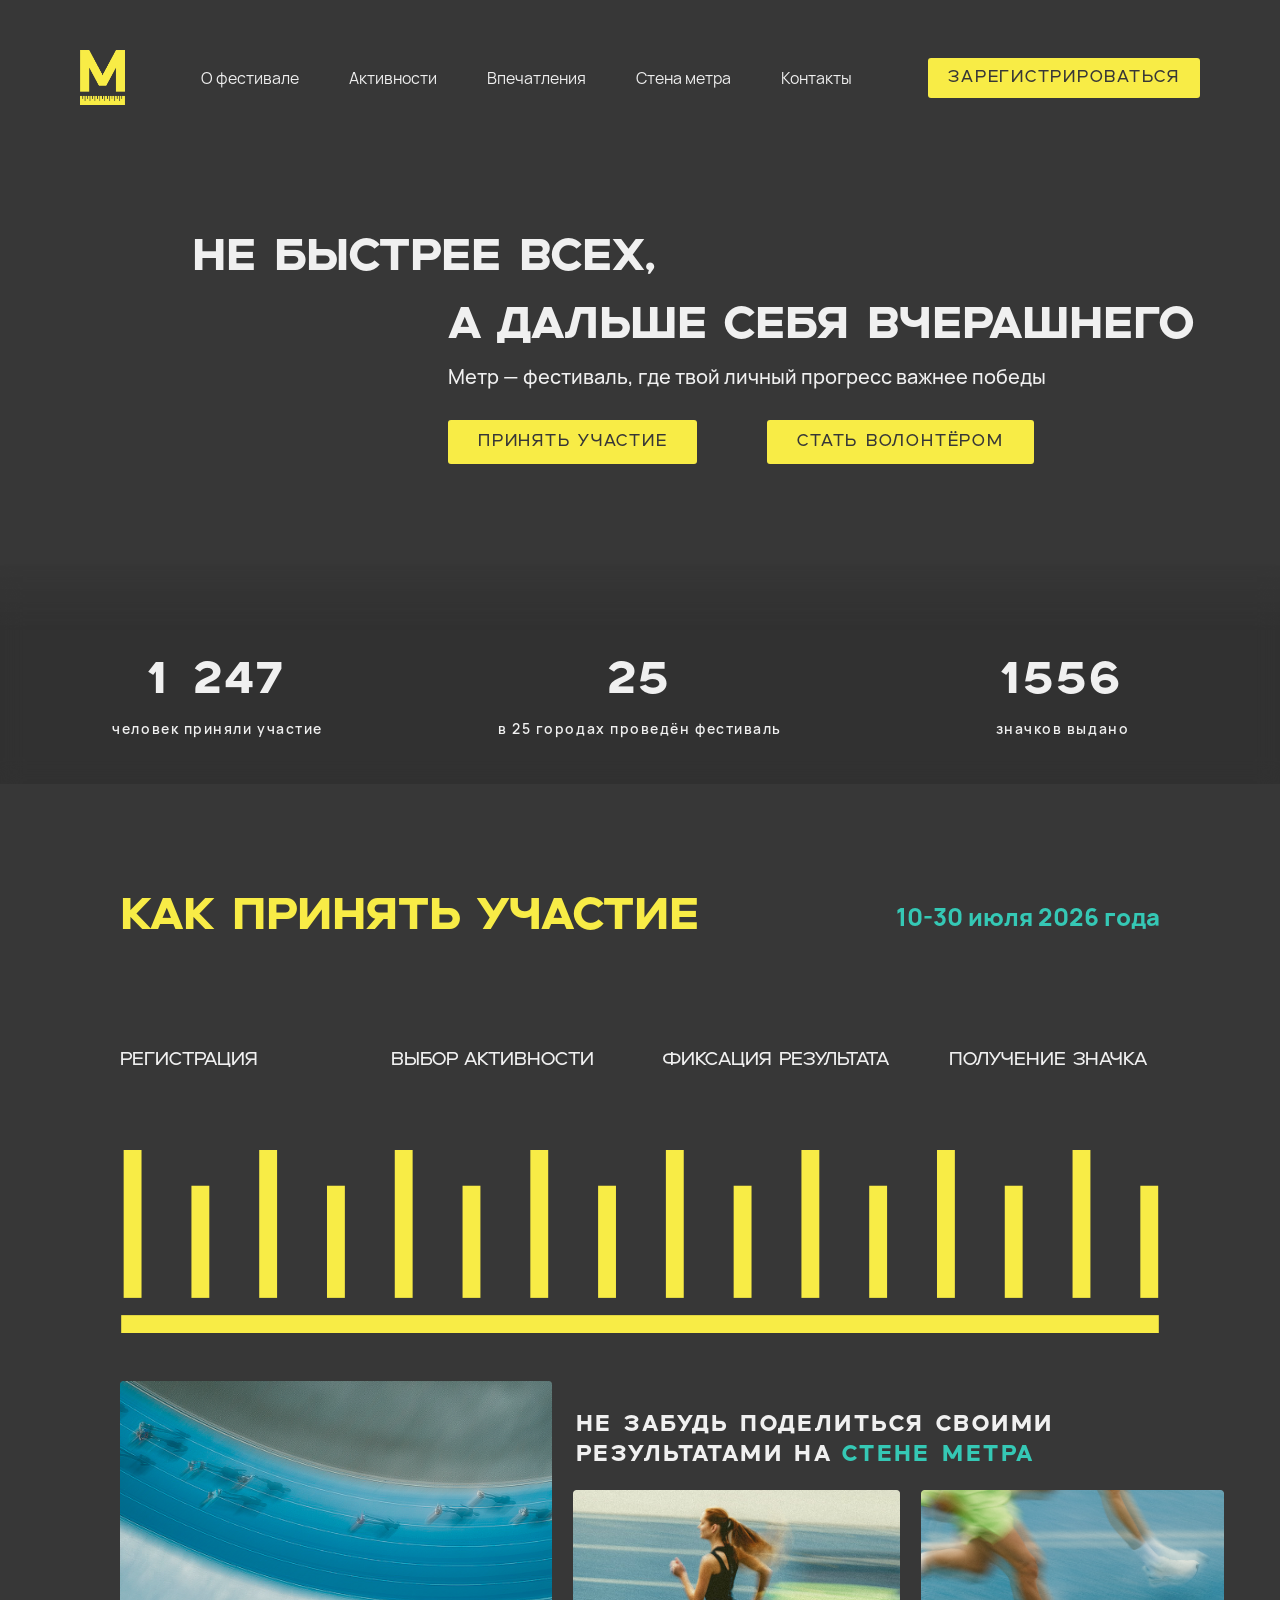
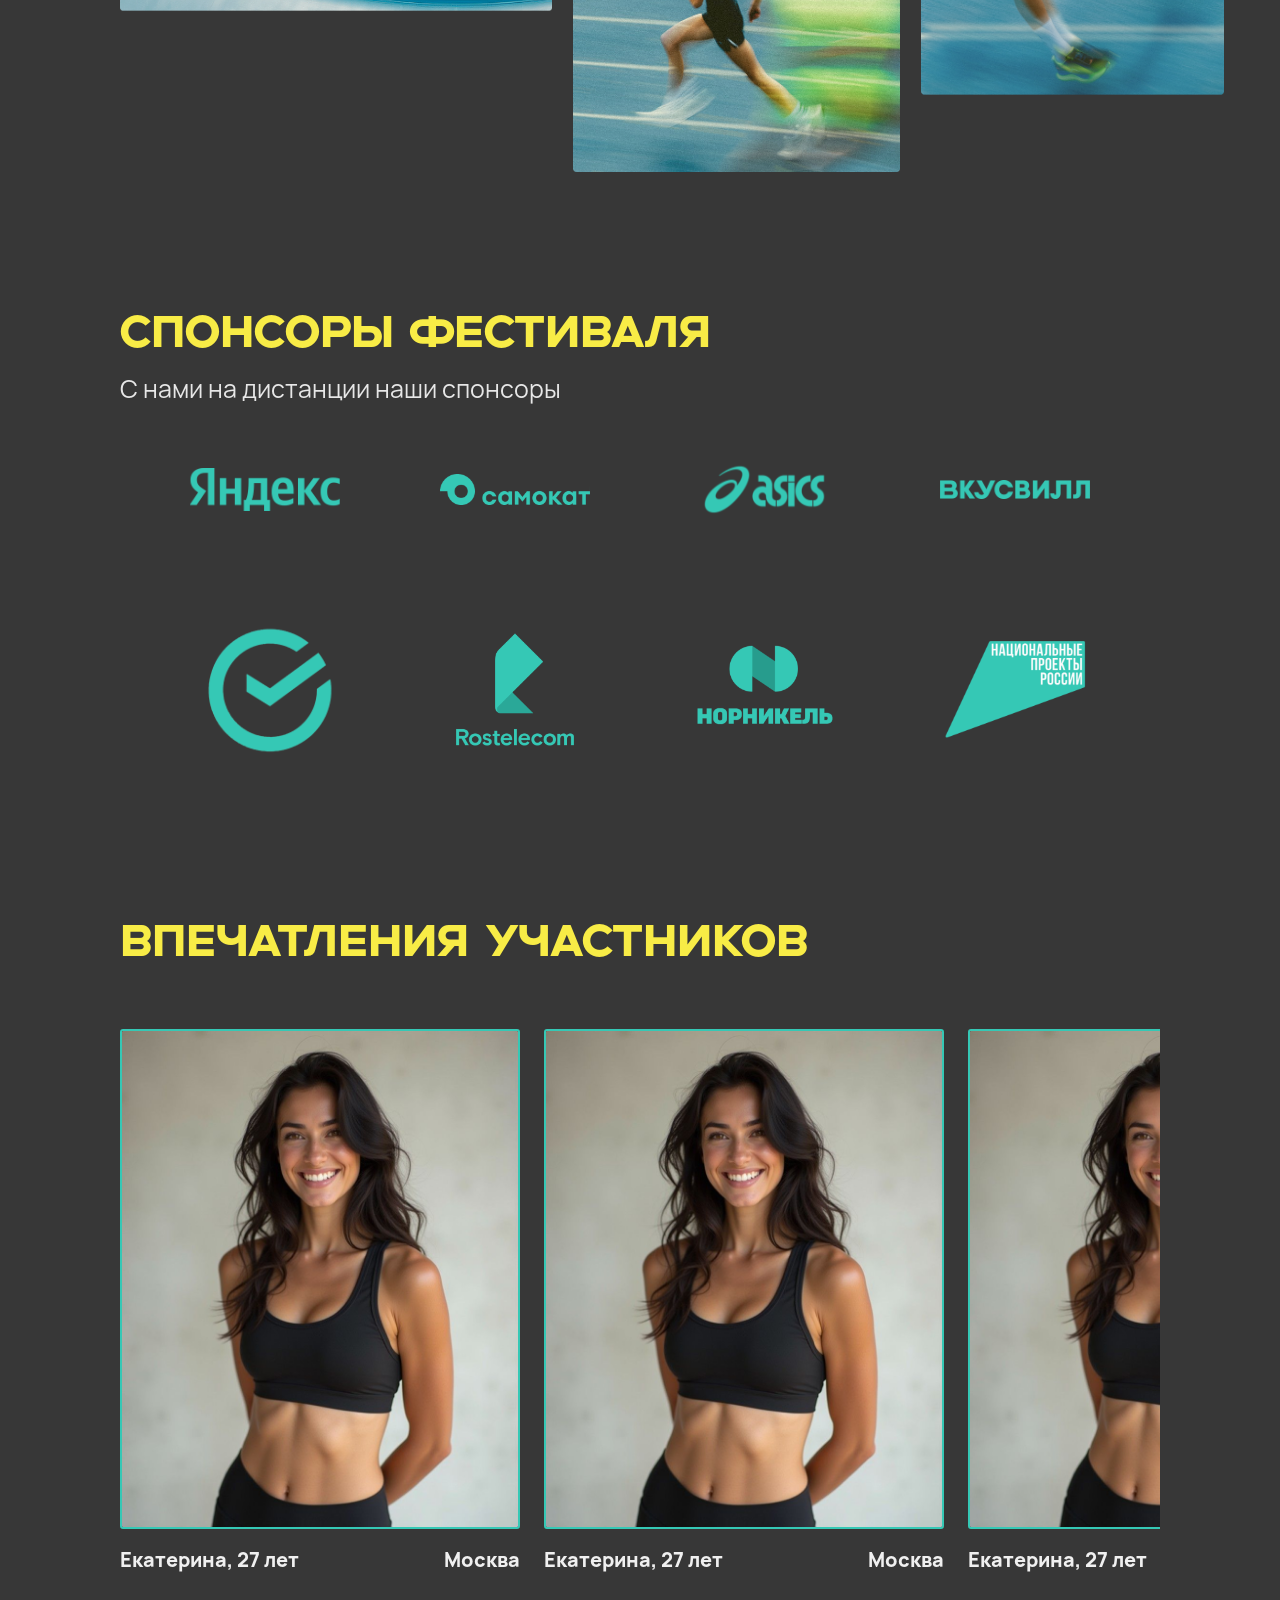
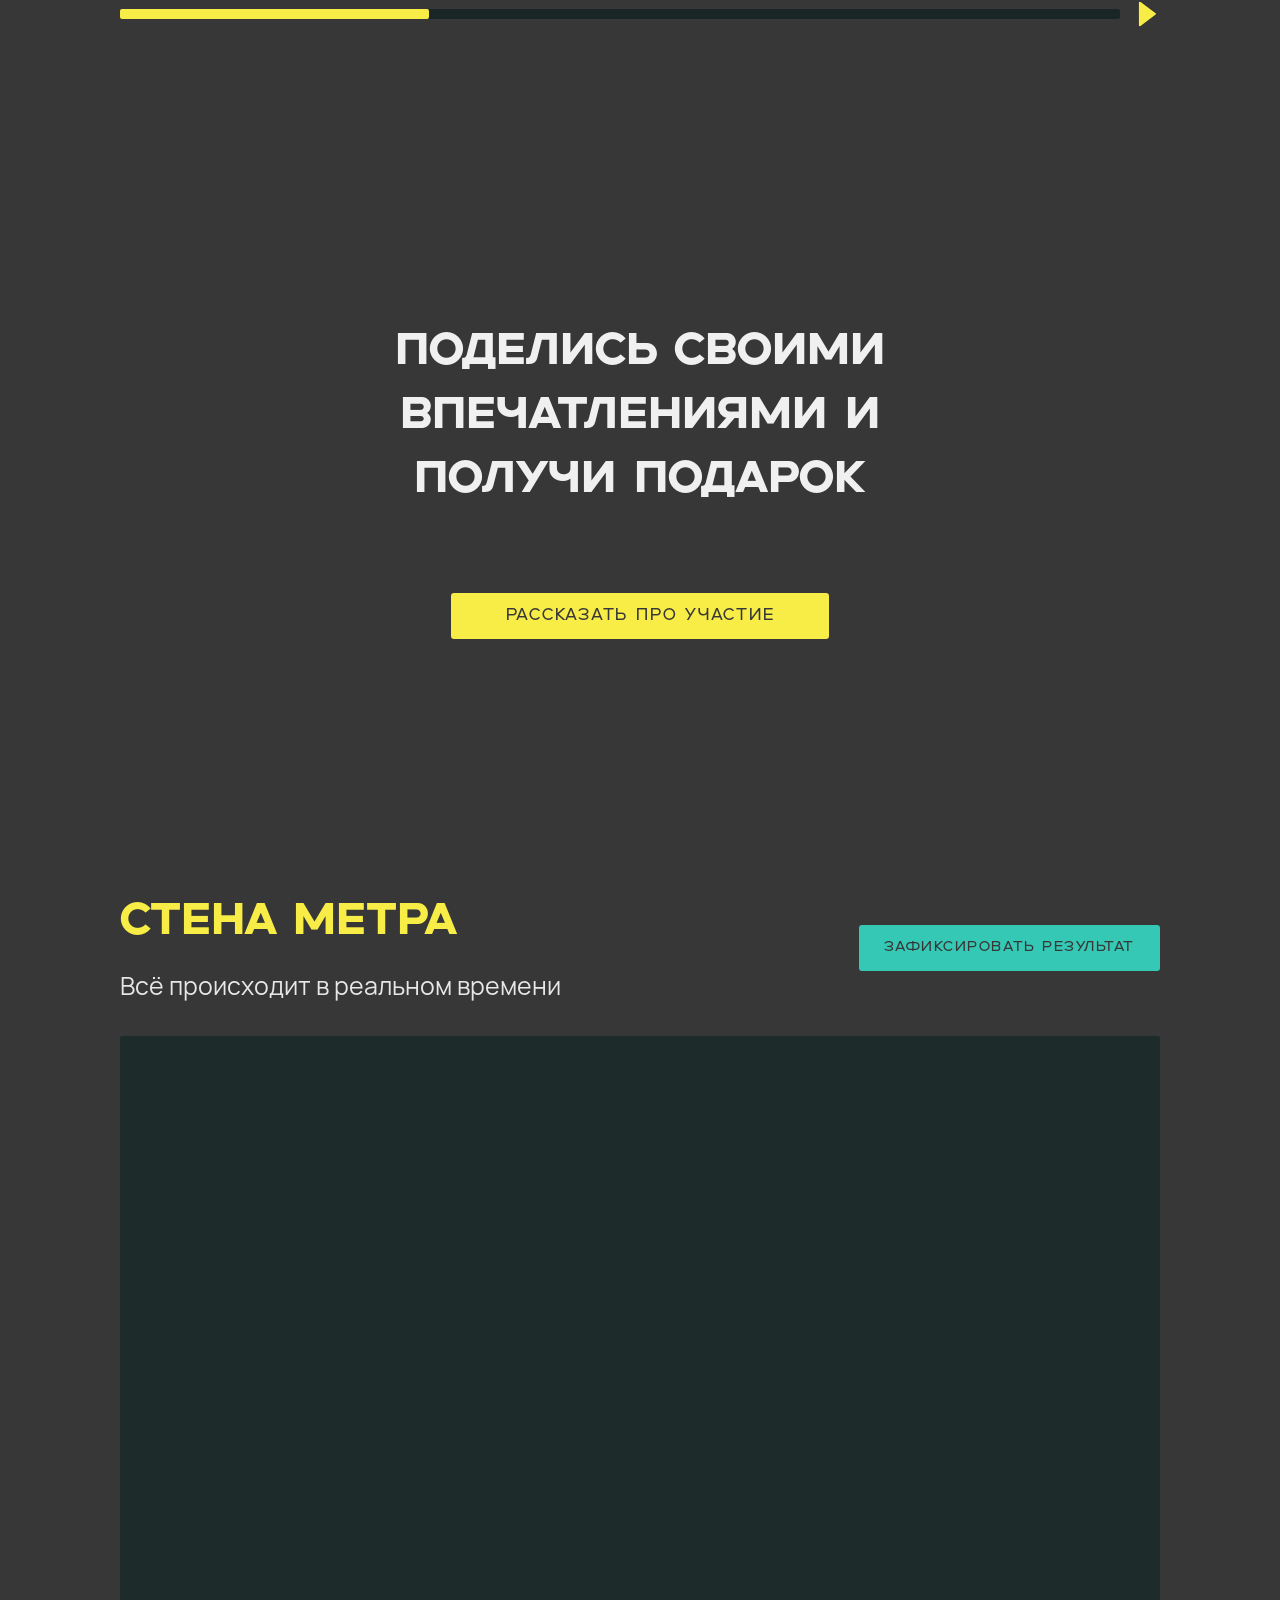
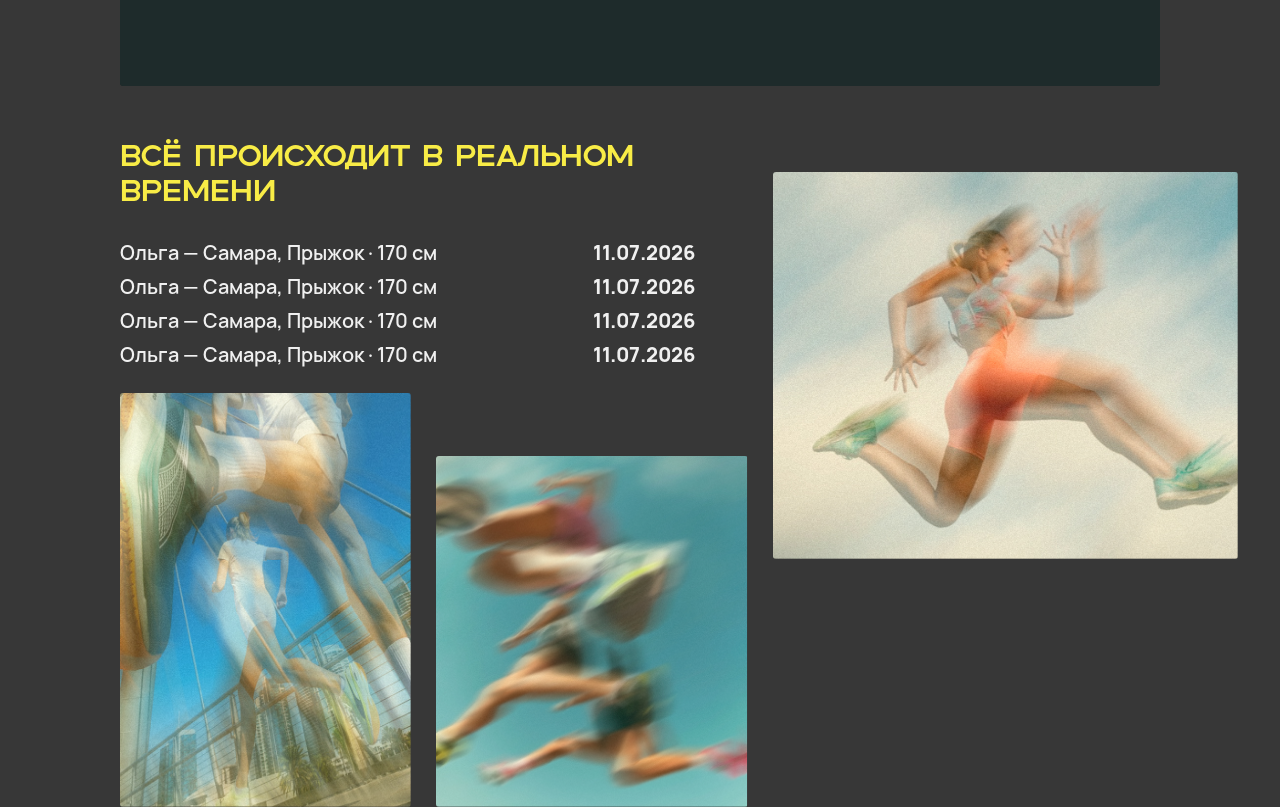
==== index.html @ 24d2e96b "meterWall_js_adaptive" ====
<!doctype html>
<html lang="ru">
  <head>
    <meta charset="UTF-8" />
    <meta name="viewport" content="width=device-width, initial-scale=1.0" />
    <title>МЕТР</title>

    <link rel="stylesheet" href="/style/style.css" />
    <script
      src="https://api-maps.yandex.ru/2.1/?apikey=25288a28-2bbd-44ec-8531-4476453c6249
&lang=ru_RU"
      type="text/javascript"
    ></script>
  </head>
  <body class="backgroundModal">
    <section class="promoblock">
      <header class="header">
        <img class="header--logo" src="/assets/gallery/icon/logo.png" />
        <nav class="header--navigation">
          <ul class="header--navigation--list">
            <li>О фестивале</li>
            <li>Активности</li>
            <li>Впечатления</li>
            <li>Стена метра</li>
            <li>Контакты</li>
          </ul>
        </nav>
        <button class="btn-header">
          <span>ЗАРЕГИСТРИРОВАТЬСЯ</span>
        </button>

        <div class="header--groupIcon">
          <img src="/assets/gallery/icon/user-add.svg" />
          <img src="/assets/gallery/icon/burger.svg" />
        </div>
      </header>

      <h1 class="promoblock__heading promoblock__heading--first">
        НЕ БЫСТРЕЕ ВСЕХ,
      </h1>
      <h1 class="promoblock__heading promoblock__heading--second">
        А ДАЛЬШЕ СЕБЯ ВЧЕРАШНЕГО
      </h1>
      <p class="promoblock--text">
        Метр — фестиваль, где твой личный прогресс важнее победы
      </p>
      <div class="promoblock--btnGroup">
        <button class="promoblock-btn">
          <span>ПРИНЯТЬ УЧАСТИЕ</span>
        </button>
        <button class="promoblock-btn">
          <span>СТАТЬ ВОЛОНТЁРОМ</span>
        </button>
      </div>

      <div class="promoblock--advantagesGroup">
        <div>
          <h2>1 247</h2>
          <p>человек приняли участие</p>
        </div>

        <div>
          <h2>25</h2>
          <p>в 25 городах проведён фестиваль</p>
        </div>

        <div>
          <h2>1556</h2>
          <p>значков выдано</p>
        </div>
      </div>
    </section>

    <section class="instructionBlock">
      <div class="instructionBlock--headings">
        <h2>КАК ПРИНЯТЬ УЧАСТИЕ</h2>
        <p>10-30 июля 2026 года</p>
      </div>
      <nav class="instructionBlock--nav">
        <div class="instructionBlock--nav-rule"></div>
        <ul class="instructionBlock--nav-list">
          <li><a>РЕГИСТРАЦИЯ</a></li>
          <li><a>ВЫБОР АКТИВНОСТИ</a></li>
          <li><a>ФИКСАЦИЯ РЕЗУЛЬТАТА</a></li>
          <li><a>ПОЛУЧЕНИЕ ЗНАЧКА</a></li>
        </ul>
      </nav>

      <h2 class="instructionBlock--headingsBottom">
        Не забудь поделиться своими результатами на
        <span class="highlight">стене метра</span>
      </h2>
      <div class="instructionBlock--photoGroup">
        <img
          class="instructionBlock--photoGroup-photo_one"
          src="/assets/gallery/photos/1.png"
        />
        <img
          class="instructionBlock--photoGroup-photo_two"
          src="/assets/gallery/photos/2.png"
        />
        <img
          class="instructionBlock--photoGroup-photo_three"
          src="/assets/gallery/photos/3.png"
        />
      </div>
    </section>

    <section class="sponsors">
      <h2>СПОНСОРЫ ФЕСТИВАЛЯ</h2>
      <p>С нами на дистанции наши спонсоры</p>

      <div class="sponsors--logo">
        <img src="/assets/gallery/photos/яндекс 1.svg" />
        <img src="/assets/gallery/photos/самокат 1.svg" />
        <img src="/assets/gallery/photos/asics 1.svg" />
        <img src="/assets/gallery/photos/вкусвилл 1.svg" />
        <img src="/assets/gallery/photos/сбербанк.svg" />
        <img src="/assets/gallery/photos/ростелеком 1.svg" />
        <img src="/assets/gallery/photos/норникель 1.svg" />
        <img src="/assets/gallery/photos/нац проекты росс 1.svg" />
      </div>
    </section>

    <section class="reviews">
      <h2 class="reviews__title">Впечатления участников</h2>

      <!-- Контейнер для кастомного скролла -->
      <div class="reviews__scroll-container">
        <div class="reviews__wrapper">
          <div class="reviews__track">
            <!-- Карточки (оставляем как есть) -->
            <div class="reviews__item">
              <div class="reviews__card">
                <div class="reviews__photo">
                  <img
                    src="/assets/gallery/reviews/review_1.png"
                    alt="Михаил"
                  />
                  <div class="reviews__overlay">
                    <p class="reviews__comment">
                      Мне нравится, что здесь никто не давит и не сравнивает. Ты
                      просто делаешь свою попытку — и всё. Никто не спрашивает
                      "а почему так мало?". Просто принимают и радуются за тебя.
                      Такое редко встретишь.
                    </p>
                    <p class="reviews__result">
                      Пройдено: 40 км <br />
                      Получено: 3 значка
                    </p>
                  </div>
                </div>
              </div>
              <div class="reviews__info">
                <div class="reviews__name">Екатерина, 27 лет</div>
                <div class="reviews__city">Москва</div>
              </div>
            </div>

            <div class="reviews__item">
              <div class="reviews__card">
                <div class="reviews__photo">
                  <img
                    src="/assets/gallery/reviews/review_1.png"
                    alt="Михаил"
                  />
                  <div class="reviews__overlay">
                    <p class="reviews__comment">
                      Мне нравится, что здесь никто не давит и не сравнивает. Ты
                      просто делаешь свою попытку — и всё. Никто не спрашивает
                      "а почему так мало?". Просто принимают и радуются за тебя.
                      Такое редко встретишь.
                    </p>
                    <p class="reviews__result">
                      Пройдено: 40 км <br />
                      Получено: 3 значка
                    </p>
                  </div>
                </div>
              </div>
              <div class="reviews__info">
                <div class="reviews__name">Екатерина, 27 лет</div>
                <div class="reviews__city">Москва</div>
              </div>
            </div>

            <div class="reviews__item">
              <div class="reviews__card">
                <div class="reviews__photo">
                  <img
                    src="/assets/gallery/reviews/review_1.png"
                    alt="Михаил"
                  />
                  <div class="reviews__overlay">
                    <p class="reviews__comment">
                      Мне нравится, что здесь никто не давит и не сравнивает. Ты
                      просто делаешь свою попытку — и всё. Никто не спрашивает
                      "а почему так мало?". Просто принимают и радуются за тебя.
                      Такое редко встретишь.
                    </p>
                    <p class="reviews__result">
                      Пройдено: 40 км <br />
                      Получено: 3 значка
                    </p>
                  </div>
                </div>
              </div>
              <div class="reviews__info">
                <div class="reviews__name">Екатерина, 27 лет</div>
                <div class="reviews__city">Москва</div>
              </div>
            </div>

            <div class="reviews__item">
              <div class="reviews__card">
                <div class="reviews__photo">
                  <img
                    src="/assets/gallery/reviews/review_1.png"
                    alt="Михаил"
                  />
                  <div class="reviews__overlay">
                    <p class="reviews__comment">
                      Мне нравится, что здесь никто не давит и не сравнивает. Ты
                      просто делаешь свою попытку — и всё. Никто не спрашивает
                      "а почему так мало?". Просто принимают и радуются за тебя.
                      Такое редко встретишь.
                    </p>
                    <p class="reviews__result">
                      Пройдено: 40 км <br />
                      Получено: 3 значка
                    </p>
                  </div>
                </div>
              </div>
              <div class="reviews__info">
                <div class="reviews__name">Екатерина, 27 лет</div>
                <div class="reviews__city">Москва</div>
              </div>
            </div>

            <div class="reviews__item">
              <div class="reviews__card">
                <div class="reviews__photo">
                  <img
                    src="/assets/gallery/reviews/review_1.png"
                    alt="Михаил"
                  />
                  <div class="reviews__overlay">
                    <p class="reviews__comment">
                      Мне нравится, что здесь никто не давит и не сравнивает. Ты
                      просто делаешь свою попытку — и всё. Никто не спрашивает
                      "а почему так мало?". Просто принимают и радуются за тебя.
                      Такое редко встретишь.
                    </p>
                    <p class="reviews__result">
                      Пройдено: 40 км <br />
                      Получено: 3 значка
                    </p>
                  </div>
                </div>
              </div>
              <div class="reviews__info">
                <div class="reviews__name">Екатерина, 27 лет</div>
                <div class="reviews__city">Москва</div>
              </div>
            </div>

            <div class="reviews__item">
              <div class="reviews__card">
                <div class="reviews__photo">
                  <img
                    src="/assets/gallery/reviews/review_1.png"
                    alt="Михаил"
                  />
                  <div class="reviews__overlay">
                    <p class="reviews__comment">
                      Мне нравится, что здесь никто не давит и не сравнивает. Ты
                      просто делаешь свою попытку — и всё. Никто не спрашивает
                      "а почему так мало?". Просто принимают и радуются за тебя.
                      Такое редко встретишь.
                    </p>
                    <p class="reviews__result">
                      Пройдено: 40 км <br />
                      Получено: 3 значка
                    </p>
                  </div>
                </div>
              </div>
              <div class="reviews__info">
                <div class="reviews__name">Екатерина, 27 лет</div>
                <div class="reviews__city">Москва</div>
              </div>
            </div>

            <div class="reviews__item">
              <div class="reviews__card">
                <div class="reviews__photo">
                  <img
                    src="/assets/gallery/reviews/review_1.png"
                    alt="Михаил"
                  />
                  <div class="reviews__overlay">
                    <p class="reviews__comment">
                      Мне нравится, что здесь никто не давит и не сравнивает. Ты
                      просто делаешь свою попытку — и всё. Никто не спрашивает
                      "а почему так мало?". Просто принимают и радуются за тебя.
                      Такое редко встретишь.
                    </p>
                    <p class="reviews__result">
                      Пройдено: 40 км <br />
                      Получено: 3 значка
                    </p>
                  </div>
                </div>
              </div>
              <div class="reviews__info">
                <div class="reviews__name">Екатерина, 27 лет</div>
                <div class="reviews__city">Москва</div>
              </div>
            </div>

            <div class="reviews__item">
              <div class="reviews__card">
                <div class="reviews__photo">
                  <img
                    src="/assets/gallery/reviews/review_1.png"
                    alt="Михаил"
                  />
                  <div class="reviews__overlay">
                    <p class="reviews__comment">
                      Мне нравится, что здесь никто не давит и не сравнивает. Ты
                      просто делаешь свою попытку — и всё. Никто не спрашивает
                      "а почему так мало?". Просто принимают и радуются за тебя.
                      Такое редко встретишь.
                    </p>
                    <p class="reviews__result">
                      Пройдено: 40 км <br />
                      Получено: 3 значка
                    </p>
                  </div>
                </div>
              </div>
              <div class="reviews__info">
                <div class="reviews__name">Екатерина, 27 лет</div>
                <div class="reviews__city">Москва</div>
              </div>
            </div>

            <!-- Добавь остальные карточки... -->
          </div>
        </div>
        <!-- Кастомная полоса прокрутки -->
        <div class="reviews__scrollbar">
          <div class="reviews__scrollbar-track">
            <div class="reviews__scrollbar-thumb"></div>

            <img src="/assets/gallery/icon/arrow.svg" alt="" />
          </div>
        </div>
      </div>
    </section>

    <section class="offer">
      <div class="offer--content">
        <h3>ПОДЕЛИСЬ СВОИМИ ВПЕЧАТЛЕНИЯМИ И ПОЛУЧИ ПОДАРОК</h3>
        <button class="offer-btn">
          <span>РАССКАЗАТЬ ПРО УЧАСТИЕ</span>
        </button>
      </div>
    </section>

    <section class="meterWall">
      <div class="meterWall--blockTop">
        <div class="meterWall--blockTop--header">
          <div class="meterWall--blockTop--heading">
            <h2>Стена метра</h2>
            <p>Всё происходит в реальном времени</p>
          </div>
          <button
            class="meterWall--blockTop--button meterWall--blockTop--button-desktop meterWallBtn"
          >
            <span>Зафиксировать результат</span>
          </button>
        </div>
        <div class="meterWall--blockTop--mapWrapper">
          <div class="meterWall--blockTop--mapWrapper-map" id="russiaMap"></div>
        </div>
        <button
          class="meterWall--blockTop--button meterWall--blockTop--button-mobile meterWallBtn"
        >
          <span>Зафиксировать результат</span>
        </button>
      </div>

      <div class="meterWall--blockBottom">
        <div class="meterWall--blockBottom--results">
          <h3>Всё происходит в реальном времени</h3>
          <div class="meterWall--blockBottom--results-result">
            <div>
              <p>Ольга — Самара, Прыжок · 170 см</p>
              <h4>11.07.2026</h4>
            </div>
            <div>
              <p>Ольга — Самара, Прыжок · 170 см</p>
              <h4>11.07.2026</h4>
            </div>
            <div>
              <p>Ольга — Самара, Прыжок · 170 см</p>
              <h4>11.07.2026</h4>
            </div>
            <div>
              <p>Ольга — Самара, Прыжок · 170 см</p>
              <h4>11.07.2026</h4>
            </div>
          </div>

          <div class="meterWall--blockBottom--results--photo">
            <img
              class="meterWall--blockBottom--results--photo-one"
              src="/assets/gallery/photos/4.png"
            />
            <img
              class="meterWall--blockBottom--results--photo-two"
              src="/assets/gallery/photos/5.png"
            />
            <img
              class="meterWall--blockBottom--results--photo-three"
              src="/assets/gallery/photos/6.png"
            />
          </div>
        </div>
      </div>
    </section>

    <article class="modalAdd">
      <h3>ДОБАВИТЬ СВОЙ МЕТР НА КАРТУ</h3>
      <img class="modalAdd--close" src="/assets/gallery/icon/close.svg" />
      <form class="modalAdd--form">
        <div class="modalAdd--form-group">
          <label for="name">Имя</label>
          <input
            type="text"
            id="name"
            name="name"
            placeholder="Введите ваше имя"
            required
          />
        </div>

        <div class="modalAdd--form-group">
          <label for="city">Город</label>
          <select id="city" name="city">
            <option value="" disabled selected>-- Выберите из списка --</option>
            <option value="masterclass">Москва</option>
            <option value="lecture">Казань</option>
            <option value="workshop">Волгоград</option>
            <option value="concert">Уфа</option>
            <option value="exhibition">Санкт-Петербург</option>
          </select>
        </div>

        <div class="modalAdd--form-group">
          <label for="number">Результат (метры)</label>
          <input
            type="number"
            id="number"
            name="number"
            placeholder="40"
            required
          />
        </div>

        <div class="modalAdd--form-group">
          <label for="activity">Активности</label>
          <select id="activity" name="activity">
            <option value="" disabled selected>-- Выберите из списка --</option>
            <option value="masterclass">Шаг</option>
            <option value="lecture">Бег</option>
            <option value="workshop">Прыжок</option>
            <option value="concert">Бросок</option>
          </select>
        </div>

        <button type="submit" class="modalAdd--form-btn btnModal">
          <span>ЗАФИКСИРОВАТЬ РЕЗУЛЬТАТ</span>
        </button>
      </form>
    </article>

    <div id="overlay"></div>
  </body>
  <script src="/javascript.js"></script>
</html>
---- style/style.css ----
@charset "UTF-8";
/* ТИПОГРАФИКА */
@font-face {
  font-family: "UNCAGE";
  src: url("/fonts/UNCAGE-SemiBold.otf");
  font-weight: 600;
}
@font-face {
  font-family: "UNCAGE";
  src: url("/fonts/UNCAGE-Regular.otf");
  font-weight: 400;
}
@font-face {
  font-family: "UNCAGE";
  src: url("/fonts/UNCAGE-Medium.otf");
  font-weight: 500;
}
@font-face {
  font-family: "Manrope";
  src: url("/fonts/manrope-regular.otf");
  font-weight: 400;
}
@font-face {
  font-family: "Manrope";
  src: url("/fonts/manrope-medium.otf");
  font-weight: 500;
}
@font-face {
  font-family: "Manrope";
  src: url("/fonts/manrope-semibold.otf");
  font-weight: 600;
}
@font-face {
  font-family: "Manrope";
  src: url("/fonts/manrope-extrabold.otf");
  font-weight: 800;
}
html {
  font-size: 16px;
  -webkit-font-smoothing: antialiased;
  -moz-osx-font-smoothing: grayscale;
}

/* ПЕРЕМЕННЫЕ */
/* СБРОС СТИЛЕЙ */
/* Reset CSS */
*,
*::before,
*::after {
  margin: 0;
  padding: 0;
  box-sizing: border-box;
}

html {
  -webkit-text-size-adjust: 100%;
  -moz-tab-size: 4;
  -o-tab-size: 4;
     tab-size: 4;
}

body {
  min-height: 100vh;
  line-height: 1.5;
  -webkit-font-smoothing: antialiased;
}

/* Убираем списки */
ul,
ol {
  list-style: none;
}

/* Убираем подчёркивание у ссылок */
a {
  text-decoration: none;
  color: inherit;
}

/* Наследование шрифтов */
/* Обнуление всех инпутов, текстареа и селектов */
input,
textarea,
select,
button {
  margin: 0;
  padding: 0;
  border: none;
  background: none;
  color: inherit;
  outline: none;
  box-shadow: none;
}

/* Обнуление конкретных типов инпутов */
input[type=text],
input[type=email],
input[type=number],
input[type=password],
input[type=tel],
input[type=search],
textarea,
select {
  -webkit-appearance: none;
  -moz-appearance: none;
  appearance: none;
}

/* Убираем крестик в input search */
input[type=search]::-webkit-search-decoration,
input[type=search]::-webkit-search-cancel-button,
input[type=search]::-webkit-search-results-button,
input[type=search]::-webkit-search-results-decoration {
  -webkit-appearance: none;
}

/* Убираем стрелки в number input */
input[type=number]::-webkit-inner-spin-button,
input[type=number]::-webkit-outer-spin-button {
  -webkit-appearance: none;
  margin: 0;
}

input[type=number] {
  -moz-appearance: textfield;
  -webkit-appearance: textfield;
          appearance: textfield;
}

/* Убираем календарь в date input */
input[type=date]::-webkit-calendar-picker-indicator {
  background: transparent;
  bottom: 0;
  color: transparent;
  cursor: pointer;
  height: auto;
  left: 0;
  position: absolute;
  right: 0;
  top: 0;
  width: auto;
}

/* Убираем синюю подсветку при тапе на мобилках */
input,
textarea,
select,
button {
  -webkit-tap-highlight-color: transparent;
}

/* Убираем рамку фокуса (но лучше оставить для доступности) */
input:focus,
textarea:focus,
select:focus {
  outline: none;
}

/* Убираем фон автозаполнения в Chrome */
input:-webkit-autofill,
input:-webkit-autofill:hover,
input:-webkit-autofill:focus,
input:-webkit-autofill:active {
  -webkit-background-clip: text;
  -webkit-text-fill-color: inherit;
  -webkit-transition: background-color 5000s ease-in-out 0s;
  transition: background-color 5000s ease-in-out 0s;
}

/* Убираем стандартные кнопки */
button {
  background: none;
  border: none;
  cursor: pointer;
}

/* Медиа элементы */
img,
picture,
video,
canvas,
svg {
  display: block;
  max-width: 100%;
}

/* Убираем обводку у фокуса (лучше оставить для доступности) */
:focus {
  outline: none;
}

:focus-visible {
  outline: 2px solid #0066cc;
  outline-offset: 2px;
}

/* Таблицы */
table {
  border-collapse: collapse;
  border-spacing: 0;
}

/* Цитаты */
blockquote,
q {
  quotes: none;
}

blockquote::before,
blockquote::after,
q::before,
q::after {
  content: "";
}

/* Горизонтальная линия */
hr {
  border: none;
  border-top: 1px solid currentColor;
  opacity: 0.25;
}

/* Убираем стрелки у number input */
input[type=number]::-webkit-inner-spin-button,
input[type=number]::-webkit-outer-spin-button {
  -webkit-appearance: none;
  margin: 0;
}

input[type=number] {
  -moz-appearance: textfield;
  -webkit-appearance: textfield;
          appearance: textfield;
}

/* МИКСИНЫ */
/* АДАПТИВНАЯ ВЁРСТКА */
/* КОМПОНЕНТЫ */
.btn-primary-yellow {
  background-color: #f8ec46;
  border-radius: 3px;
  padding: 10px 22px;
}
.btn-primary-yellow span {
  font-family: "UNCAGE";
  font-weight: 400;
  font-size: 16px;
  line-height: 20px;
  letter-spacing: 0.11em;
  color: #373737;
}
.btn-primary-yellow:hover {
  background: rgb(246.140625, 230.953125, 20.859375);
}

.btn-header {
  background-color: #f8ec46;
  border-radius: 3px;
  padding: 10px 22px;
}
.btn-header span {
  font-family: "UNCAGE";
  font-weight: 400;
  font-size: 16px;
  line-height: 20px;
  letter-spacing: 0.11em;
  color: #373737;
}
.btn-header:hover {
  background: rgb(246.140625, 230.953125, 20.859375);
}
.btn-header {
  display: block;
}
@media (min-width: 1200px) and (max-width: 1524px) {
  .btn-header {
    padding: 10px 20px;
    font-size: 12px;
    display: block;
  }
}
@media (min-width: 800px) and (max-width: 1199px) {
  .btn-header {
    display: none;
  }
}
@media (min-width: 500px) and (max-width: 799px) {
  .btn-header {
    display: none;
  }
}
@media (min-width: 250px) and (max-width: 499px) {
  .btn-header {
    display: none;
  }
}

.promoblock-btn {
  background-color: #f8ec46;
  border-radius: 3px;
  padding: 12px 30px;
}
.promoblock-btn span {
  font-family: "UNCAGE";
  font-weight: 400;
  font-size: 16px;
  line-height: 20px;
  letter-spacing: 0.11em;
  color: #373737;
}
.promoblock-btn:hover {
  background: rgb(246.140625, 230.953125, 20.859375);
}
.promoblock-btn {
  display: block;
}
@media (min-width: 800px) and (max-width: 1199px) {
  .promoblock-btn {
    padding: 10px 25px;
  }
}
@media (min-width: 500px) and (max-width: 799px) {
  .promoblock-btn {
    background-color: #f8ec46;
    border-radius: 3px;
    padding: 10px 10px;
  }
  .promoblock-btn span {
    font-family: "UNCAGE";
    font-weight: 400;
    font-size: 13px;
    line-height: 20px;
    letter-spacing: 0.11em;
    color: #373737;
  }
  .promoblock-btn:hover {
    background: rgb(246.140625, 230.953125, 20.859375);
  }
  .promoblock-btn {
    width: 215px;
    font-size: 13px;
  }
}
@media (min-width: 250px) and (max-width: 499px) {
  .promoblock-btn {
    background-color: #f8ec46;
    border-radius: 3px;
    padding: 10px 10px;
  }
  .promoblock-btn span {
    font-family: "UNCAGE";
    font-weight: 400;
    font-size: 14px;
    line-height: 20px;
    letter-spacing: 0.11em;
    color: #373737;
  }
  .promoblock-btn:hover {
    background: rgb(246.140625, 230.953125, 20.859375);
  }
  .promoblock-btn {
    width: 80%;
    font-size: 13px;
  }
}

.offer-btn {
  background-color: #f8ec46;
  border-radius: 3px;
  padding: 13px 55px;
}
.offer-btn span {
  font-family: "UNCAGE";
  font-weight: 400;
  font-size: 16px;
  line-height: 20px;
  letter-spacing: 0.11em;
  color: #373737;
}
.offer-btn:hover {
  background: rgb(246.140625, 230.953125, 20.859375);
}
.offer-btn {
  display: block;
}
@media (min-width: 800px) and (max-width: 1199px) {
  .offer-btn {
    padding: 10px 25px;
  }
}
@media (min-width: 500px) and (max-width: 799px) {
  .offer-btn {
    background-color: #f8ec46;
    border-radius: 3px;
    padding: 10px 10px;
  }
  .offer-btn span {
    font-family: "UNCAGE";
    font-weight: 400;
    font-size: 13px;
    line-height: 20px;
    letter-spacing: 0.11em;
    color: #373737;
  }
  .offer-btn:hover {
    background: rgb(246.140625, 230.953125, 20.859375);
  }
  .offer-btn {
    width: 265px;
    font-size: 13px;
  }
}
@media (min-width: 250px) and (max-width: 499px) {
  .offer-btn {
    background-color: #f8ec46;
    border-radius: 3px;
    padding: 12px 10px;
  }
  .offer-btn span {
    font-family: "UNCAGE";
    font-weight: 400;
    font-size: 14px;
    line-height: 20px;
    letter-spacing: 0.11em;
    color: #373737;
  }
  .offer-btn:hover {
    background: rgb(246.140625, 230.953125, 20.859375);
  }
  .offer-btn {
    width: 75%;
    font-size: 13px;
  }
}

.meterWallBtn {
  background-color: #35c8b5;
  border-radius: 3px;
  padding: 13px 25px;
}
.meterWallBtn span {
  font-family: "UNCAGE";
  font-weight: 400;
  font-size: 14px;
  line-height: 20px;
  letter-spacing: 0.11em;
  color: #373737;
  white-space: nowrap;
}
.meterWallBtn:hover {
  background: rgb(42.3162055336, 159.6837944664, 144.5138339921);
}
@media (min-width: 800px) and (max-width: 1199px) {
  .meterWallBtn {
    width: 50%;
    padding: 15px 25px;
  }
}

.btnModal {
  background-color: #35c8b5;
  border-radius: 3px;
  padding: 13px 28px;
}
.btnModal span {
  font-family: "UNCAGE";
  font-weight: 400;
  font-size: 14px;
  line-height: 20px;
  letter-spacing: 0.11em;
  color: #373737;
  white-space: nowrap;
}
.btnModal:hover {
  background: rgb(42.3162055336, 159.6837944664, 144.5138339921);
}

/* Оверлей затемнения */
#overlay {
  position: fixed;
  top: 0;
  left: 0;
  width: 100%;
  height: 100%;
  background: rgba(83, 83, 83, 0.8);
  backdrop-filter: blur(8px);
  z-index: 998;
  display: none;
}

/* Модальное окно */
.modalAdd {
  position: fixed;
  top: 50%;
  left: 50%;
  transform: translate(-50%, -50%);
  width: 650px;
  height: 700px;
  max-width: 90%;
  background: #373737;
  border-radius: 3px;
  padding: 70px 30px 0px 90px;
  z-index: 999;
  display: none;
  border: 1px solid rgba(255, 255, 255, 0.1);
  box-shadow: 0 20px 60px rgba(35, 35, 35, 0.5);
}
@media (min-width: 500px) and (max-width: 799px) {
  .modalAdd {
    height: 650px;
    padding: 50px 30px 0px 40px;
  }
}
@media (min-width: 250px) and (max-width: 499px) {
  .modalAdd {
    height: 650px;
    padding: 50px 20px 0px 20px;
  }
}
.modalAdd h3 {
  font-family: "UNCAGE";
  font-style: normal;
  font-weight: 600;
  font-size: 35px;
  line-height: 40px;
  letter-spacing: 0.05em;
  color: #f8ec46;
}
@media (min-width: 500px) and (max-width: 799px) {
  .modalAdd h3 {
    font-size: 30px;
    padding-right: 20%;
  }
}
@media (min-width: 250px) and (max-width: 499px) {
  .modalAdd h3 {
    font-size: 25px;
    padding-right: 20%;
    line-height: 30px;
  }
}
.modalAdd--close {
  position: absolute;
  top: 25px;
  right: 25px;
}
@media (min-width: 500px) and (max-width: 799px) {
  .modalAdd--close {
    width: 27px;
    height: 27px;
  }
}
@media (min-width: 250px) and (max-width: 499px) {
  .modalAdd--close {
    width: 27px;
    height: 27px;
  }
}
.modalAdd--form {
  display: flex;
  flex-direction: column;
  align-items: center;
  padding-right: 50px;
  padding-top: 20px;
  gap: 20px;
}
@media (min-width: 500px) and (max-width: 799px) {
  .modalAdd--form {
    justify-content: center;
    padding-right: 0;
    margin-left: 0;
  }
}
@media (min-width: 250px) and (max-width: 499px) {
  .modalAdd--form {
    justify-content: center;
    padding-right: 0;
    margin-left: 0;
  }
}
.modalAdd--form-group {
  display: flex;
  flex-direction: column;
}
@media (min-width: 500px) and (max-width: 799px) {
  .modalAdd--form-group {
    margin-left: 0px;
  }
}
@media (min-width: 250px) and (max-width: 499px) {
  .modalAdd--form-group {
    justify-content: center;
    padding-right: 0;
    margin-left: 0;
  }
}
.modalAdd--form-group input {
  box-sizing: border-box;
  width: 490px;
  height: 50px;
  background: rgba(243, 243, 243, 0.3);
  border-bottom: 3px solid #35c8b5;
  border-radius: 5px;
  padding-left: 10px;
}
.modalAdd--form-group input::-moz-placeholder {
  color: rgb(185, 185, 185);
}
.modalAdd--form-group input::placeholder {
  color: rgb(185, 185, 185);
}
.modalAdd--form-group input {
  color: #f0f0f0; /* Цвет вводимого текста */
  font-size: 18px; /* Размер текста */
  font-family: "Manrope", sans-serif; /* Шрифт */
}
@media (min-width: 500px) and (max-width: 799px) {
  .modalAdd--form-group input {
    box-sizing: border-box;
    width: 400px;
    height: 50px;
    background: rgba(243, 243, 243, 0.3);
    border-bottom: 3px solid #35c8b5;
    border-radius: 5px;
    padding-left: 10px;
  }
  .modalAdd--form-group input::-moz-placeholder {
    color: rgb(185, 185, 185);
  }
  .modalAdd--form-group input::placeholder {
    color: rgb(185, 185, 185);
  }
}
@media (min-width: 250px) and (max-width: 499px) {
  .modalAdd--form-group input {
    box-sizing: border-box;
    width: 300px;
    height: 50px;
    background: rgba(243, 243, 243, 0.3);
    border-bottom: 3px solid #35c8b5;
    border-radius: 5px;
    padding-left: 10px;
  }
  .modalAdd--form-group input::-moz-placeholder {
    color: rgb(185, 185, 185);
  }
  .modalAdd--form-group input::placeholder {
    color: rgb(185, 185, 185);
  }
}
.modalAdd--form-group label {
  font-family: "Manrope";
  font-style: normal;
  font-weight: 600;
  font-size: 15px;
  line-height: 27px;
  letter-spacing: 0.05em;
  color: #f0f0f0;
}
@media (min-width: 250px) and (max-width: 499px) {
  .modalAdd--form-group label {
    font-size: 14px;
  }
}
.modalAdd--form-group select {
  appearance: none;
  -webkit-appearance: none;
  -moz-appearance: none;
  /* Базовый фон (цвет) */
  background-color: rgba(243, 243, 243, 0.3);
  /* Иконка стрелки */
  background-image: url("/assets/gallery/icon/arrow_selection.svg");
  background-repeat: no-repeat;
  background-position: right 16px center;
  background-size: 16px 16px;
  /* Отступ справа, чтобы текст не наезжал на стрелку */
  padding-right: 40px;
  box-sizing: border-box;
  width: 490px;
  height: 50px;
  border-bottom: 3px solid #35c8b5;
  border-radius: 5px;
  padding-left: 10px;
}
.modalAdd--form-group select option {
  color: #ffffff; /* Цвет текста опций */
  background-color: #1a1a2e; /* Цвет фона опций */
}
.modalAdd--form-group select {
  color: #f0f0f0; /* Цвет вводимого текста */
  font-size: 18px; /* Размер текста */
  font-family: "Manrope", sans-serif; /* Шрифт */
}
@media (min-width: 500px) and (max-width: 799px) {
  .modalAdd--form-group select {
    appearance: none;
    -webkit-appearance: none;
    -moz-appearance: none;
    /* Базовый фон (цвет) */
    background-color: rgba(243, 243, 243, 0.3);
    /* Иконка стрелки */
    background-image: url("/assets/gallery/icon/arrow_selection.svg");
    background-repeat: no-repeat;
    background-position: right 16px center;
    background-size: 16px 16px;
    /* Отступ справа, чтобы текст не наезжал на стрелку */
    padding-right: 40px;
    box-sizing: border-box;
    width: 400px;
    height: 50px;
    border-bottom: 3px solid #35c8b5;
    border-radius: 5px;
    padding-left: 10px;
  }
  .modalAdd--form-group select option {
    color: #ffffff; /* Цвет текста опций */
    background-color: #1a1a2e; /* Цвет фона опций */
  }
}
@media (min-width: 250px) and (max-width: 499px) {
  .modalAdd--form-group select {
    appearance: none;
    -webkit-appearance: none;
    -moz-appearance: none;
    /* Базовый фон (цвет) */
    background-color: rgba(243, 243, 243, 0.3);
    /* Иконка стрелки */
    background-image: url("/assets/gallery/icon/arrow_selection.svg");
    background-repeat: no-repeat;
    background-position: right 16px center;
    background-size: 16px 16px;
    /* Отступ справа, чтобы текст не наезжал на стрелку */
    padding-right: 40px;
    box-sizing: border-box;
    width: 300px;
    height: 50px;
    border-bottom: 3px solid #35c8b5;
    border-radius: 5px;
    padding-left: 10px;
  }
  .modalAdd--form-group select option {
    color: #ffffff; /* Цвет текста опций */
    background-color: #1a1a2e; /* Цвет фона опций */
  }
}
.modalAdd--form-btn {
  margin-top: 30px;
}

/* Когда модалка открыта - показываем */
.modalAdd.show,
#overlay.show {
  display: block;
}

/* Запрет скролла */
body.no-scroll {
  overflow: hidden;
}

/* БЛОКИ */
.header {
  display: flex;
  justify-content: space-between;
  align-items: center;
  margin-left: 120px;
  margin-right: 120px;
}
@media (min-width: 800px) and (max-width: 1199px) {
  .header--navigation {
    display: none;
  }
}
@media (min-width: 500px) and (max-width: 799px) {
  .header--navigation {
    display: none;
  }
}
@media (min-width: 250px) and (max-width: 499px) {
  .header--navigation {
    display: none;
  }
}
.header--navigation--list {
  display: flex;
  gap: 80px;
}
.header--navigation--list li {
  font-family: "Manrope";
  font-weight: 400;
  font-size: 17px;
  color: #f0f0f0;
  cursor: pointer;
}
.header--logo {
  width: 56px;
  height: 65px;
}
.header--groupIcon {
  display: none;
}
@media (min-width: 800px) and (max-width: 1199px) {
  .header--groupIcon {
    display: flex;
    gap: 30px;
  }
}
@media (min-width: 500px) and (max-width: 799px) {
  .header--groupIcon {
    display: flex;
    gap: 20px;
    width: 35px;
    height: 35px;
    margin-left: 20px;
  }
}
@media (min-width: 250px) and (max-width: 499px) {
  .header--groupIcon {
    display: flex;
    gap: 30px;
  }
}
@media (min-width: 1525px) and (max-width: 2000px) {
  .header {
    margin-left: 120px;
    margin-right: 120px;
  }
}
@media (min-width: 1200px) and (max-width: 1524px) {
  .header {
    margin-left: 80px;
    margin-right: 80px;
  }
  .header--logo {
    width: 45px;
    height: 55px;
  }
  .header--navigation--list {
    gap: 50px;
  }
  .header--navigation--list li {
    font-size: 16px;
  }
}
@media (min-width: 800px) and (max-width: 1199px) {
  .header {
    margin-left: 90px;
    margin-right: 90px;
  }
}
@media (min-width: 500px) and (max-width: 799px) {
  .header {
    margin-left: 50px;
  }
}
@media (min-width: 250px) and (max-width: 499px) {
  .header {
    margin-left: 50px;
  }
  .header--logo {
    width: 35px;
    height: 40px;
  }
  .header--groupIcon {
    width: 35px;
    height: 35px;
  }
}

/* СТРАНИЦЫ */
body {
  background-color: #373737;
  position: relative;
}

.promoblock {
  background: url(/assets/gallery/background/background_home_promoblock.png);
  padding: 50px 0px 320px 0px;
  background-size: cover;
  background-repeat: no-repeat;
  position: relative;
}
@media (min-width: 250px) and (max-width: 499px) {
  .promoblock {
    padding: 50px 0px 300px 0px;
  }
}
.promoblock__heading {
  font-family: "UNCAGE";
  font-size: 45px;
  font-weight: 600;
  color: #f0f0f0;
}
@media (min-width: 800px) and (max-width: 1199px) {
  .promoblock__heading {
    font-size: 36px;
  }
}
@media (min-width: 500px) and (max-width: 799px) {
  .promoblock__heading {
    font-size: 27px;
  }
}
@media (min-width: 250px) and (max-width: 499px) {
  .promoblock__heading {
    font-size: 22px;
  }
}
.promoblock__heading--first {
  margin-left: 15%;
  margin-top: 120px;
}
@media (min-width: 800px) and (max-width: 1199px) {
  .promoblock__heading--first {
    margin-left: 17%;
  }
}
@media (min-width: 500px) and (max-width: 799px) {
  .promoblock__heading--first {
    margin-left: 10%;
  }
}
@media (min-width: 250px) and (max-width: 499px) {
  .promoblock__heading--first {
    margin-left: 10%;
    margin-top: 150px;
  }
}
.promoblock__heading--second {
  margin-left: 35%;
  margin-top: 0px;
}
@media (min-width: 800px) and (max-width: 1199px) {
  .promoblock__heading--second {
    margin-left: 25%;
  }
}
@media (min-width: 500px) and (max-width: 799px) {
  .promoblock__heading--second {
    margin-left: 10%;
  }
}
@media (min-width: 250px) and (max-width: 499px) {
  .promoblock__heading--second {
    margin-left: 10%;
  }
}
.promoblock--text {
  font-family: "Manrope";
  font-weight: 500;
  font-size: 20px;
  line-height: 34px;
  color: #f0f0f0;
  margin-left: 35%;
}
@media (min-width: 800px) and (max-width: 1199px) {
  .promoblock--text {
    margin-left: 25%;
    font-size: 18px;
  }
}
@media (min-width: 500px) and (max-width: 799px) {
  .promoblock--text {
    font-size: 14px;
    margin-left: 10%;
  }
}
@media (min-width: 250px) and (max-width: 499px) {
  .promoblock--text {
    font-size: 14px;
    margin-left: 10%;
    line-height: 18px;
  }
}
.promoblock--btnGroup {
  display: flex;
  gap: 70px;
  margin-left: 35%;
  margin-top: 2%;
}
@media (min-width: 800px) and (max-width: 1199px) {
  .promoblock--btnGroup {
    margin-left: 25%;
    gap: 50px;
  }
}
@media (min-width: 500px) and (max-width: 799px) {
  .promoblock--btnGroup {
    position: absolute;
    top: 55%;
    left: 10%;
    flex-direction: row;
    justify-content: center;
    align-items: center;
    margin-left: 0;
    gap: 10px;
    width: auto;
  }
}
@media (min-width: 250px) and (max-width: 499px) {
  .promoblock--btnGroup {
    flex-direction: column;
    justify-content: center;
    align-items: center;
    margin-left: 0;
    gap: 10px;
    width: auto;
    margin-top: 15%;
  }
}
.promoblock--advantagesGroup {
  position: absolute;
  bottom: 0;
  left: 0;
  right: 0;
  width: 100%;
  height: 220px;
  display: flex;
  justify-content: center;
  align-items: center;
  gap: clamp(20px, 5vw, 120px);
  padding: 0 clamp(10px, 3vw, 50px);
  background: rgba(0, 0, 0, 0.1);
  backdrop-filter: blur(11.2px);
  -webkit-backdrop-filter: blur(11.2px);
  mask: linear-gradient(to bottom, transparent 0%, black 30%, black 100%);
  -webkit-mask: linear-gradient(to bottom, transparent 0%, black 30%, black 100%);
}
@media (min-width: 500px) and (max-width: 799px) {
  .promoblock--advantagesGroup {
    height: 190px;
    padding-top: 30px;
  }
}
@media (min-width: 250px) and (max-width: 499px) {
  .promoblock--advantagesGroup {
    height: 150px;
    padding-top: 10px;
  }
}
.promoblock--advantagesGroup div {
  display: flex;
  flex-direction: column;
  justify-content: center;
  align-items: center;
  margin-top: 5%;
  height: 120px;
  min-height: 120px;
  flex: 1;
  min-width: 0;
  max-width: 33.333%;
}
@media (min-width: 800px) and (max-width: 1199px) {
  .promoblock--advantagesGroup div {
    max-width: 23.333%;
  }
}
.promoblock--advantagesGroup div h2 {
  font-family: "UNCAGE";
  font-style: normal;
  font-weight: 600;
  font-size: 50px;
  line-height: 66px;
  height: 70px;
  letter-spacing: 0.11em;
  color: #f0f0f0;
}
@media (min-width: 1200px) and (max-width: 1524px) {
  .promoblock--advantagesGroup div h2 {
    font-size: 45px;
  }
}
@media (min-width: 800px) and (max-width: 1199px) {
  .promoblock--advantagesGroup div h2 {
    font-size: 40px;
  }
}
@media (min-width: 500px) and (max-width: 799px) {
  .promoblock--advantagesGroup div h2 {
    font-size: 35px;
  }
}
@media (min-width: 250px) and (max-width: 499px) {
  .promoblock--advantagesGroup div h2 {
    font-size: 28px;
  }
}
.promoblock--advantagesGroup div p {
  font-family: "Manrope";
  font-style: normal;
  font-weight: 600;
  font-size: 14px;
  line-height: 20px;
  text-align: center;
  letter-spacing: 0.11em;
  height: 40px;
  color: #f0f0f0;
}
@media (min-width: 800px) and (max-width: 1199px) {
  .promoblock--advantagesGroup div p {
    font-size: 14px;
    line-height: 15px;
  }
}
@media (min-width: 500px) and (max-width: 799px) {
  .promoblock--advantagesGroup div p {
    font-size: 10px;
    line-height: 15px;
  }
}
@media (min-width: 250px) and (max-width: 499px) {
  .promoblock--advantagesGroup div p {
    font-size: 10px;
    line-height: 12px;
  }
}

.instructionBlock--headings {
  display: flex;
  align-items: center;
  justify-content: space-between;
  margin-left: 120px;
  margin-right: 120px;
  margin-top: 100px;
}
@media (min-width: 800px) and (max-width: 1199px) {
  .instructionBlock--headings {
    flex-direction: column;
    align-items: flex-start;
    justify-content: flex-start;
  }
}
@media (min-width: 500px) and (max-width: 799px) {
  .instructionBlock--headings {
    flex-direction: column;
    align-items: flex-start;
    justify-content: flex-start;
    margin-left: 50px;
    margin-right: 50px;
  }
}
@media (min-width: 250px) and (max-width: 499px) {
  .instructionBlock--headings {
    flex-direction: column;
    align-items: flex-start;
    justify-content: flex-start;
    margin-left: 50px;
    margin-right: 50px;
  }
}
.instructionBlock--headings h2 {
  font-family: "UNCAGE";
  color: #f8ec46;
  font-size: 45px;
}
@media (min-width: 800px) and (max-width: 1199px) {
  .instructionBlock--headings h2 {
    font-size: 42px;
  }
}
@media (min-width: 500px) and (max-width: 799px) {
  .instructionBlock--headings h2 {
    font-size: 30px;
    line-height: 38px;
  }
}
@media (min-width: 250px) and (max-width: 499px) {
  .instructionBlock--headings h2 {
    font-size: 30px;
  }
}
.instructionBlock--headings p {
  font-family: "Manrope";
  color: #35c8b5;
  font-weight: 700;
  font-size: 24px;
}
@media (min-width: 800px) and (max-width: 1199px) {
  .instructionBlock--headings p {
    font-size: 22px;
  }
}
@media (min-width: 500px) and (max-width: 799px) {
  .instructionBlock--headings p {
    font-size: 18px;
  }
}
@media (min-width: 250px) and (max-width: 499px) {
  .instructionBlock--headings p {
    font-size: 17px;
  }
}
.instructionBlock--nav {
  display: flex;
  flex-direction: column-reverse;
}
@media (min-width: 800px) and (max-width: 1199px) {
  .instructionBlock--nav {
    flex-direction: row;
    justify-content: center;
    align-items: center;
    margin-top: 50px;
  }
}
@media (min-width: 500px) and (max-width: 799px) {
  .instructionBlock--nav {
    flex-direction: row;
    justify-content: center;
    align-items: center;
    margin-top: 30px;
  }
}
@media (min-width: 250px) and (max-width: 499px) {
  .instructionBlock--nav {
    flex-direction: row;
    justify-content: center;
    align-items: center;
    margin-top: 30px;
  }
}
.instructionBlock--nav-rule {
  background: url(/assets/gallery/background/rule_horizantal.svg) no-repeat;
  background-size: contain;
  background-position: center;
  height: 300px;
  width: calc(100% - 240px);
  max-width: 1500px;
  margin: 0 auto;
}
@media (min-width: 1525px) and (max-width: 2000px) {
  .instructionBlock--nav-rule {
    height: 350px;
    max-width: 2000px;
  }
}
@media (min-width: 1200px) and (max-width: 1524px) {
  .instructionBlock--nav-rule {
    height: 340px;
    max-width: 1500px;
  }
}
@media (min-width: 800px) and (max-width: 1199px) {
  .instructionBlock--nav-rule {
    background: url(/assets/gallery/background/rule_vertical_tablet.svg);
    background-repeat: no-repeat;
    height: 530px;
    margin-left: 120px;
    margin-top: 20px;
    max-width: 350px;
  }
}
@media (min-width: 500px) and (max-width: 799px) {
  .instructionBlock--nav-rule {
    background: url(/assets/gallery/background/rule_vertical_mobile_1.svg);
    background-repeat: no-repeat;
    height: 430px;
    margin-left: 50px;
    margin-top: 20px;
    max-width: 220px;
  }
}
@media (min-width: 250px) and (max-width: 499px) {
  .instructionBlock--nav-rule {
    background: url(/assets/gallery/background/rule_vertical_mobile_jpg.png);
    background-repeat: no-repeat;
    background-size: cover;
    height: 370px;
    width: 180px;
    margin-left: 50px;
    margin-top: 20px;
  }
}
.instructionBlock--nav-list {
  display: grid;
  grid-template-rows: auto;
  grid-template-columns: repeat(4, 1fr);
  gap: 40px;
  -moz-column-gap: 60px;
       column-gap: 60px;
  row-gap: 20px;
  width: calc(100% - 240px);
  margin: 0 auto;
  margin-top: 100px;
  align-items: end;
}
@media (min-width: 800px) and (max-width: 1199px) {
  .instructionBlock--nav-list {
    grid-template-rows: repeat(4, 1fr);
    grid-template-columns: auto;
    row-gap: 115px;
    margin-top: 22px;
    align-self: flex-start;
  }
}
@media (min-width: 500px) and (max-width: 799px) {
  .instructionBlock--nav-list {
    grid-template-rows: repeat(4, 1fr);
    grid-template-columns: auto;
    row-gap: 86px;
    margin-top: 20px;
    align-self: flex-start;
    margin-left: 10px;
    margin-right: 0%;
  }
}
@media (min-width: 250px) and (max-width: 499px) {
  .instructionBlock--nav-list {
    grid-template-rows: repeat(4, 1fr);
    grid-template-columns: auto;
    row-gap: 66px;
    margin-top: 0px;
    align-self: flex-start;
    margin-left: 10px;
    margin-right: 0%;
  }
}
.instructionBlock--nav-list li {
  font-family: "UNCAGE";
  color: #f0f0f0;
  font-size: 18px;
  padding-right: 0%;
  line-height: 20px;
  display: inline-block;
  width: -moz-fit-content;
  width: fit-content;
  cursor: pointer;
  white-space: nowrap;
}
@media (min-width: 800px) and (max-width: 1199px) {
  .instructionBlock--nav-list li {
    font-size: 20px;
  }
}
@media (min-width: 500px) and (max-width: 799px) {
  .instructionBlock--nav-list li {
    font-size: 18px;
  }
}
@media (min-width: 250px) and (max-width: 499px) {
  .instructionBlock--nav-list li {
    font-size: 14px;
    width: 120px;
    min-width: 120px;
    max-width: 120px;
    cursor: pointer;
    white-space: normal;
    word-wrap: break-word;
  }
}
.instructionBlock--headingsBottom {
  font-family: "UNCAGE";
  font-weight: 700;
  font-size: 25px;
  margin-left: max(18px, (100% - 1500px) / 2 + 650px);
  margin-right: 20%;
  line-height: 30px;
  /* or 148% */
  letter-spacing: 0.11em;
  color: #f0f0f0;
}
@media (min-width: 1525px) and (max-width: 2000px) {
  .instructionBlock--headingsBottom {
    margin-left: 44%;
    padding-top: 2%;
  }
}
@media (min-width: 1200px) and (max-width: 1524px) {
  .instructionBlock--headingsBottom {
    margin-left: 45%;
    padding-top: 0%;
    font-size: 22px;
    margin-right: 10%;
  }
}
@media (min-width: 800px) and (max-width: 1199px) {
  .instructionBlock--headingsBottom {
    margin-left: 120px;
    padding-top: 0%;
    font-size: 22px;
    margin-right: 30%;
  }
}
@media (min-width: 500px) and (max-width: 799px) {
  .instructionBlock--headingsBottom {
    margin-left: 50px;
    padding-top: 0%;
    font-size: 22px;
    margin-right: 20%;
  }
}
@media (min-width: 250px) and (max-width: 499px) {
  .instructionBlock--headingsBottom {
    margin-left: 50px;
    padding-top: 5%;
    font-size: 18px;
    line-height: 22px;
    margin-right: 10%;
  }
}
.instructionBlock .highlight {
  color: #35c8b5;
}
.instructionBlock--photoGroup {
  display: flex;
  gap: 2%;
  width: calc(100% - 240px);
  margin: 0 auto;
}
@media (min-width: 1525px) and (max-width: 2000px) {
  .instructionBlock--photoGroup {
    margin-top: -1%;
  }
}
@media (min-width: 500px) and (max-width: 799px) {
  .instructionBlock--photoGroup {
    align-items: flex-start;
    justify-content: flex-start;
    width: 100%;
    margin: 0;
    gap: 10px;
  }
}
@media (min-width: 250px) and (max-width: 499px) {
  .instructionBlock--photoGroup {
    align-items: flex-start;
    justify-content: flex-start;
    width: 100%;
    margin: 0;
    margin-left: 0px;
    gap: 10px;
  }
}
.instructionBlock--photoGroup-photo_one {
  width: 35vw;
  height: 18vw;
  margin-top: clamp(-80px, -4vw, -20px);
}
@media (min-width: 1525px) and (max-width: 2000px) {
  .instructionBlock--photoGroup-photo_one {
    margin-top: -80px;
  }
}
@media (min-width: 1200px) and (max-width: 1524px) {
  .instructionBlock--photoGroup-photo_one {
    margin-top: -90px;
  }
}
@media (min-width: 800px) and (max-width: 1199px) {
  .instructionBlock--photoGroup-photo_one {
    display: none;
  }
}
@media (min-width: 500px) and (max-width: 799px) {
  .instructionBlock--photoGroup-photo_one {
    display: none;
  }
}
@media (min-width: 250px) and (max-width: 499px) {
  .instructionBlock--photoGroup-photo_one {
    display: none;
  }
}
.instructionBlock--photoGroup-photo_two {
  width: 27vw;
  height: 22vw;
  margin-top: clamp(5px, 1.5vw, 30px);
}
@media (min-width: 800px) and (max-width: 1199px) {
  .instructionBlock--photoGroup-photo_two {
    width: 37vw;
    height: 32vw;
  }
}
@media (min-width: 500px) and (max-width: 799px) {
  .instructionBlock--photoGroup-photo_two {
    width: 44vw;
    height: 39vw;
    margin-left: 50px;
  }
}
@media (min-width: 250px) and (max-width: 499px) {
  .instructionBlock--photoGroup-photo_two {
    width: 44vw;
    height: 42vw;
    margin-left: 50px;
  }
}
.instructionBlock--photoGroup-photo_three {
  width: 27vw;
  height: 16vw;
  margin-top: clamp(0px, 1.5vw, 30px);
}
@media (min-width: 800px) and (max-width: 1199px) {
  .instructionBlock--photoGroup-photo_three {
    width: 37vw;
    height: 26vw;
  }
}
@media (min-width: 500px) and (max-width: 799px) {
  .instructionBlock--photoGroup-photo_three {
    width: 40vw;
    height: 30vw;
  }
}
@media (min-width: 250px) and (max-width: 499px) {
  .instructionBlock--photoGroup-photo_three {
    width: 38vw;
    height: 30vw;
  }
}

.sponsors {
  margin-left: 120px;
  margin-right: 120px;
  padding-top: 130px;
}
@media (min-width: 800px) and (max-width: 1199px) {
  .sponsors {
    padding-top: 80px;
  }
}
@media (min-width: 500px) and (max-width: 799px) {
  .sponsors {
    margin-left: 50px;
    margin-right: 50px;
  }
}
@media (min-width: 250px) and (max-width: 499px) {
  .sponsors {
    margin-left: 50px;
    margin-right: 50px;
    padding-top: 50px;
  }
}
.sponsors h2 {
  font-family: "UNCAGE";
  color: #f8ec46;
  font-size: 45px;
}
@media (min-width: 800px) and (max-width: 1199px) {
  .sponsors h2 {
    font-size: 42px;
  }
}
@media (min-width: 500px) and (max-width: 799px) {
  .sponsors h2 {
    font-size: 30px;
    line-height: 38px;
  }
}
@media (min-width: 250px) and (max-width: 499px) {
  .sponsors h2 {
    font-size: 30px;
  }
}
.sponsors p {
  font-family: "Manrope";
  font-style: normal;
  font-weight: 400;
  font-size: 25px;
  line-height: 40px;
  color: #e7e7e7;
}
@media (min-width: 800px) and (max-width: 1199px) {
  .sponsors p {
    font-size: 22px;
  }
}
@media (min-width: 500px) and (max-width: 799px) {
  .sponsors p {
    font-size: 18px;
  }
}
@media (min-width: 250px) and (max-width: 499px) {
  .sponsors p {
    font-size: 16px;
    line-height: 18px;
  }
}
.sponsors--logo {
  display: flex;
  flex-wrap: wrap;
  justify-content: center;
  align-items: center;
  gap: 100px;
  margin-top: 5%;
}
@media (min-width: 800px) and (max-width: 1199px) {
  .sponsors--logo {
    gap: 80px;
    margin-top: 10%;
  }
}
@media (min-width: 500px) and (max-width: 799px) {
  .sponsors--logo {
    gap: 60px;
    margin-top: 8%;
  }
}
@media (min-width: 250px) and (max-width: 499px) {
  .sponsors--logo {
    gap: 60px;
    margin-top: 10%;
  }
}
.sponsors--logo img {
  width: 220px;
  height: auto;
  -o-object-fit: contain;
     object-fit: contain;
  flex-shrink: 0;
  flex-grow: 0;
}
@media (min-width: 1200px) and (max-width: 1524px) {
  .sponsors--logo img {
    width: 150px;
  }
}
@media (min-width: 800px) and (max-width: 1199px) {
  .sponsors--logo img {
    width: 120px;
  }
}
@media (min-width: 500px) and (max-width: 799px) {
  .sponsors--logo img {
    width: 100px;
  }
}
@media (min-width: 250px) and (max-width: 499px) {
  .sponsors--logo img {
    width: 100px;
  }
}

.reviews {
  padding: 150px 0;
  overflow: hidden;
  margin-left: 120px;
  margin-right: 120px;
}
@media (min-width: 800px) and (max-width: 1199px) {
  .reviews {
    margin-left: 50px;
    margin-right: 50px;
  }
}
@media (min-width: 500px) and (max-width: 799px) {
  .reviews {
    margin-left: 50px;
    margin-right: 50px;
  }
}
@media (min-width: 250px) and (max-width: 499px) {
  .reviews {
    margin-left: 50px;
    margin-right: 50px;
  }
}
.reviews h2 {
  font-family: "UNCAGE";
  color: #f8ec46;
  font-size: 45px;
}
@media (min-width: 800px) and (max-width: 1199px) {
  .reviews h2 {
    font-size: 42px;
  }
}
@media (min-width: 500px) and (max-width: 799px) {
  .reviews h2 {
    font-size: 30px;
    line-height: 38px;
  }
}
@media (min-width: 250px) and (max-width: 499px) {
  .reviews h2 {
    font-size: 30px;
  }
}
.reviews__scroll-container {
  position: relative;
}
.reviews__wrapper {
  overflow-x: auto;
  overflow-y: hidden;
  cursor: grab;
  -webkit-user-select: none;
     -moz-user-select: none;
          user-select: none;
  -webkit-overflow-scrolling: touch;
  scrollbar-width: none;
  -ms-overflow-style: none;
}
.reviews__wrapper::-webkit-scrollbar {
  display: none;
}
.reviews__wrapper:active {
  cursor: grabbing;
}
.reviews__track {
  display: flex;
  gap: 24px;
  padding: 50px 0px;
  width: -moz-max-content;
  width: max-content;
  justify-content: flex-start;
  align-items: flex-start;
}
.reviews__scrollbar {
  margin-top: 0px;
  padding: 0 40px 0 0px;
  position: relative;
}
@media (min-width: 250px) and (max-width: 499px) {
  .reviews__scrollbar {
    margin-top: 20px;
  }
}
.reviews__scrollbar-track {
  background: #1a2626;
  border-radius: 2px;
  height: 10px;
  position: relative;
  cursor: pointer;
  width: 100%;
}
.reviews__scrollbar-track img {
  position: absolute;
  right: -40px;
  top: 50%;
  transform: translateY(-50%);
  width: 25px;
  height: 25px;
}
.reviews__scrollbar-thumb {
  position: absolute;
  left: 0;
  top: 0;
  width: 0;
  height: 100%;
  background: #f8ec46;
  border-radius: 2px;
  cursor: grab;
  transition: background 0.2s ease;
}
.reviews__item {
  flex-shrink: 0;
  width: 400px;
  height: 530px;
}
@media (min-width: 250px) and (max-width: 499px) {
  .reviews__item {
    width: 290px;
    height: 370px;
  }
}
.reviews__card {
  background: #1a2626;
  border-radius: 3px;
  overflow: hidden;
  transition: all 0.3s ease;
  cursor: pointer;
  width: 400px;
  height: 500px;
  border: 2px solid #35c8b5;
}
.reviews__card:hover {
  transform: translateY(-4px);
  box-shadow: 0 10px 30px rgba(0, 0, 0, 0.3);
}
@media (min-width: 250px) and (max-width: 499px) {
  .reviews__card {
    width: 290px;
    height: 370px;
  }
}
.reviews__photo {
  position: relative;
  width: 100%;
  height: 100%;
  overflow: hidden;
}
.reviews__photo img {
  width: 100%;
  height: 100%;
  -o-object-fit: cover;
     object-fit: cover;
  transition: transform 0.3s ease, filter 0.3s ease;
}
.reviews__overlay {
  position: absolute;
  top: 0;
  left: 0;
  width: 100%;
  height: 100%;
  background: rgba(31, 31, 31, 0.35);
  backdrop-filter: blur(4px);
  display: flex;
  flex-direction: column;
  justify-content: space-around;
  align-items: flex-start;
  padding: 20px;
  gap: 200px;
  opacity: 0;
  transition: opacity 0.3s ease;
  text-align: center;
  pointer-events: none;
}
@media (min-width: 250px) and (max-width: 499px) {
  .reviews__overlay {
    gap: 100px;
  }
}
@media (hover: hover) and (pointer: fine) {
  .reviews__card:hover .reviews__overlay {
    opacity: 1;
  }
  .reviews__card:hover .reviews__photo img {
    transform: scale(1.05);
    filter: blur(3px);
  }
}
.reviews__card.is-active .reviews__overlay {
  opacity: 1;
}
.reviews__card.is-active .reviews__photo img {
  transform: scale(1.05);
  filter: blur(3px);
}
.reviews__comment {
  font-family: "Manrope";
  font-style: normal;
  font-weight: 800;
  font-size: 20px;
  line-height: 25px;
  text-align: left;
  color: #f0f0f0;
}
@media (min-width: 250px) and (max-width: 499px) {
  .reviews__comment {
    font-size: 16px;
    line-height: 20px;
  }
}
.reviews__result {
  font-family: "Manrope";
  font-style: normal;
  font-weight: 800;
  font-size: 20px;
  line-height: 25px;
  text-align: left;
  color: #f0f0f0;
}
@media (min-width: 250px) and (max-width: 499px) {
  .reviews__result {
    font-size: 16px;
  }
}
.reviews__info {
  display: flex;
  justify-content: space-between;
  padding: 12px 0;
  font-family: "Manrope";
  font-style: normal;
  font-weight: 800;
  font-size: 20px;
  line-height: 38px;
  color: #f0f0f0;
  /* Inside auto layout */
  flex: none;
  order: 1;
  flex-grow: 0;
}
@media (min-width: 250px) and (max-width: 499px) {
  .reviews__info {
    font-size: 16px;
    padding: 4px 0;
  }
}

.offer {
  background: url(/assets/gallery/background/background_home_offer.png);
  background-size: cover;
  background-position: center;
  background-repeat: no-repeat;
  border-radius: 5px;
  margin: 0 120px;
}
@media (min-width: 800px) and (max-width: 1199px) {
  .offer {
    margin: 0 0px;
  }
}
@media (min-width: 500px) and (max-width: 799px) {
  .offer {
    margin: 0 0px;
  }
}
@media (min-width: 250px) and (max-width: 499px) {
  .offer {
    margin: 0 0px;
  }
}
.offer--content {
  padding: 100px 0px 100px 0;
  display: flex;
  flex-direction: column;
  align-items: center;
  justify-content: space-around;
  gap: 160px;
}
@media (min-width: 1200px) and (max-width: 1524px) {
  .offer--content {
    gap: 80px;
  }
}
@media (min-width: 800px) and (max-width: 1199px) {
  .offer--content {
    gap: 80px;
  }
}
@media (min-width: 500px) and (max-width: 799px) {
  .offer--content {
    gap: 40px;
  }
}
@media (min-width: 250px) and (max-width: 499px) {
  .offer--content {
    gap: 80px;
  }
}
.offer--content h3 {
  font-family: "UNCAGE";
  font-style: normal;
  font-weight: 600;
  font-size: 45px;
  margin: 0px 180px 0 180px;
  line-height: 64px;
  text-align: center;
  align-self: flex-start;
  margin-top: 5%;
  color: #f0f0f0;
}
@media (min-width: 800px) and (max-width: 1199px) {
  .offer--content h3 {
    font-size: 40px;
  }
}
@media (min-width: 500px) and (max-width: 799px) {
  .offer--content h3 {
    font-size: 30px;
    line-height: 35px;
    margin: 0px 70px 0 70px;
    margin-top: 10%;
  }
}
@media (min-width: 250px) and (max-width: 499px) {
  .offer--content h3 {
    font-size: 24px;
    line-height: 35px;
    margin: 0px 30px 0 30px;
    margin-top: 10%;
  }
}

.meterWall {
  margin-left: 120px;
  margin-right: 120px;
  padding-top: 150px;
}
@media (min-width: 800px) and (max-width: 1199px) {
  .meterWall {
    margin-left: 50px;
    margin-right: 50px;
  }
}
@media (min-width: 500px) and (max-width: 799px) {
  .meterWall {
    margin-left: 50px;
    margin-right: 50px;
  }
}
@media (min-width: 250px) and (max-width: 499px) {
  .meterWall {
    margin-left: 30px;
    margin-right: 30px;
  }
}
.meterWall--blockTop {
  display: flex;
  flex-direction: column;
}
@media (min-width: 1525px) and (max-width: 2000px) {
  .meterWall--blockTop {
    display: block;
  }
}
.meterWall--blockTop--header {
  display: flex;
  justify-content: space-between;
  align-items: center;
  margin-bottom: 30px;
}
@media (min-width: 500px) and (max-width: 799px) {
  .meterWall--blockTop--header {
    flex-direction: column;
    align-items: flex-start;
    margin-bottom: 20px;
  }
}
.meterWall--blockTop--heading h2 {
  font-family: "UNCAGE";
  color: #f8ec46;
  font-size: 45px;
}
@media (min-width: 800px) and (max-width: 1199px) {
  .meterWall--blockTop--heading h2 {
    font-size: 42px;
  }
}
@media (min-width: 500px) and (max-width: 799px) {
  .meterWall--blockTop--heading h2 {
    font-size: 30px;
    line-height: 38px;
  }
}
@media (min-width: 250px) and (max-width: 499px) {
  .meterWall--blockTop--heading h2 {
    font-size: 30px;
  }
}
.meterWall--blockTop--heading h2 {
  margin-bottom: 10px;
}
.meterWall--blockTop--heading p {
  font-family: "Manrope";
  font-style: normal;
  font-weight: 400;
  font-size: 25px;
  line-height: 40px;
  color: #e7e7e7;
}
@media (min-width: 800px) and (max-width: 1199px) {
  .meterWall--blockTop--heading p {
    font-size: 22px;
  }
}
@media (min-width: 500px) and (max-width: 799px) {
  .meterWall--blockTop--heading p {
    font-size: 18px;
  }
}
@media (min-width: 250px) and (max-width: 499px) {
  .meterWall--blockTop--heading p {
    font-size: 16px;
    line-height: 18px;
  }
}
.meterWall--blockTop--button {
  flex-shrink: 0;
}
@media (min-width: 500px) and (max-width: 799px) {
  .meterWall--blockTop--button {
    width: 100%;
  }
}
@media (min-width: 800px) and (max-width: 1199px) {
  .meterWall--blockTop--button-desktop {
    display: none;
  }
}
@media (min-width: 500px) and (max-width: 799px) {
  .meterWall--blockTop--button-desktop {
    display: none;
  }
}
@media (min-width: 250px) and (max-width: 499px) {
  .meterWall--blockTop--button-desktop {
    display: none;
  }
}
.meterWall--blockTop--button-mobile {
  display: none;
  margin-top: 20px;
}
@media (min-width: 800px) and (max-width: 1199px) {
  .meterWall--blockTop--button-mobile {
    display: block;
    align-self: center;
  }
}
@media (min-width: 500px) and (max-width: 799px) {
  .meterWall--blockTop--button-mobile {
    display: block;
  }
}
@media (min-width: 250px) and (max-width: 499px) {
  .meterWall--blockTop--button-mobile {
    display: block;
  }
}
.meterWall--blockTop--mapWrapper {
  background: #1a2626;
  margin-bottom: 20px;
  border-radius: 3px;
  position: relative;
  overflow: hidden;
}
@media (min-width: 250px) and (max-width: 499px) {
  .meterWall--blockTop--mapWrapper {
    margin-left: -30px;
    margin-right: -30px;
    border-radius: 0;
  }
}
.meterWall--blockTop--mapWrapper-map {
  height: 650px;
  width: 100%;
  border-radius: 3px;
  background: #1e2b2b;
  position: relative;
  z-index: 1;
}
@media (min-width: 800px) and (max-width: 1199px) {
  .meterWall--blockTop--mapWrapper-map {
    height: 500px;
  }
}
@media (min-width: 500px) and (max-width: 799px) {
  .meterWall--blockTop--mapWrapper-map {
    height: 500px;
  }
}
@media (min-width: 250px) and (max-width: 499px) {
  .meterWall--blockTop--mapWrapper-map {
    height: 400px;
    border-radius: 0;
  }
}
.meterWall--blockBottom h3 {
  font-family: "UNCAGE";
  font-style: normal;
  font-weight: 500;
  font-size: 30px;
  line-height: 35px;
  padding-top: 35px;
  color: #f8ec46;
}
@media (min-width: 1200px) and (max-width: 1524px) {
  .meterWall--blockBottom h3 {
    padding-right: 40%;
  }
}
@media (min-width: 500px) and (max-width: 799px) {
  .meterWall--blockBottom h3 {
    font-size: 25px;
    line-height: 30px;
  }
}
@media (min-width: 250px) and (max-width: 499px) {
  .meterWall--blockBottom h3 {
    font-size: 25px;
    line-height: 30px;
  }
}
.meterWall--blockBottom--results-result {
  display: flex;
  flex-direction: column;
  padding-top: 25px;
}
.meterWall--blockBottom--results-result div {
  display: flex;
  gap: 260px;
}
@media (min-width: 1200px) and (max-width: 1524px) {
  .meterWall--blockBottom--results-result div {
    gap: 15%;
  }
}
@media (min-width: 800px) and (max-width: 1199px) {
  .meterWall--blockBottom--results-result div {
    gap: 0%;
    justify-content: space-between;
  }
}
@media (min-width: 500px) and (max-width: 799px) {
  .meterWall--blockBottom--results-result div {
    gap: 0%;
    justify-content: space-between;
  }
}
@media (min-width: 250px) and (max-width: 499px) {
  .meterWall--blockBottom--results-result div {
    gap: 5%;
    flex-wrap: wrap;
  }
}
.meterWall--blockBottom--results-result div p {
  font-family: "Manrope";
  font-style: normal;
  font-weight: 600;
  font-size: 20px;
  line-height: 34px;
  color: #f0f0f0;
}
@media (min-width: 500px) and (max-width: 799px) {
  .meterWall--blockBottom--results-result div p {
    font-size: 18px;
  }
}
@media (min-width: 250px) and (max-width: 499px) {
  .meterWall--blockBottom--results-result div p {
    font-size: 16px;
  }
}
.meterWall--blockBottom--results-result div h4 {
  font-family: "Manrope";
  font-style: normal;
  font-weight: 800;
  font-size: 20px;
  line-height: 34px;
  color: #f0f0f0;
  align-self: start;
}
@media (min-width: 500px) and (max-width: 799px) {
  .meterWall--blockBottom--results-result div h4 {
    font-size: 18px;
  }
}
@media (min-width: 250px) and (max-width: 499px) {
  .meterWall--blockBottom--results-result div h4 {
    font-size: 16px;
  }
}
.meterWall--blockBottom--results--photo {
  display: flex;
  gap: 25px;
  position: relative;
  border-radius: 3px;
}
.meterWall--blockBottom--results--photo-one {
  width: 28%;
  height: auto;
  aspect-ratio: 355/481;
  border-radius: 3px;
  margin-top: 2%;
}
@media (min-width: 800px) and (max-width: 1199px) {
  .meterWall--blockBottom--results--photo-one {
    width: 50%;
    height: 550px;
  }
}
@media (min-width: 500px) and (max-width: 799px) {
  .meterWall--blockBottom--results--photo-one {
    width: 50%;
    height: 40%;
  }
}
@media (min-width: 250px) and (max-width: 499px) {
  .meterWall--blockBottom--results--photo-one {
    width: 100%;
    height: auto;
    margin-top: 5%;
  }
}
.meterWall--blockBottom--results--photo-two {
  width: 30%;
  height: auto;
  aspect-ratio: 380/428;
  border-radius: 3px;
  margin-top: 8%;
}
@media (min-width: 800px) and (max-width: 1199px) {
  .meterWall--blockBottom--results--photo-two {
    width: 50%;
    height: 500px;
  }
}
@media (min-width: 500px) and (max-width: 799px) {
  .meterWall--blockBottom--results--photo-two {
    width: 50%;
    height: 40%;
  }
}
@media (min-width: 250px) and (max-width: 499px) {
  .meterWall--blockBottom--results--photo-two {
    display: none;
  }
}
.meterWall--blockBottom--results--photo-three {
  width: 600px;
  height: 487px;
  border-radius: 3px;
  margin-top: -200px;
}
@media (min-width: 1200px) and (max-width: 1524px) {
  .meterWall--blockBottom--results--photo-three {
    width: 500px;
    height: 387px;
  }
}
@media (min-width: 800px) and (max-width: 1199px) {
  .meterWall--blockBottom--results--photo-three {
    display: none;
  }
}
@media (min-width: 500px) and (max-width: 799px) {
  .meterWall--blockBottom--results--photo-three {
    display: none;
  }
}
@media (min-width: 250px) and (max-width: 499px) {
  .meterWall--blockBottom--results--photo-three {
    display: none;
  }
}/*# sourceMappingURL=style.css.map */
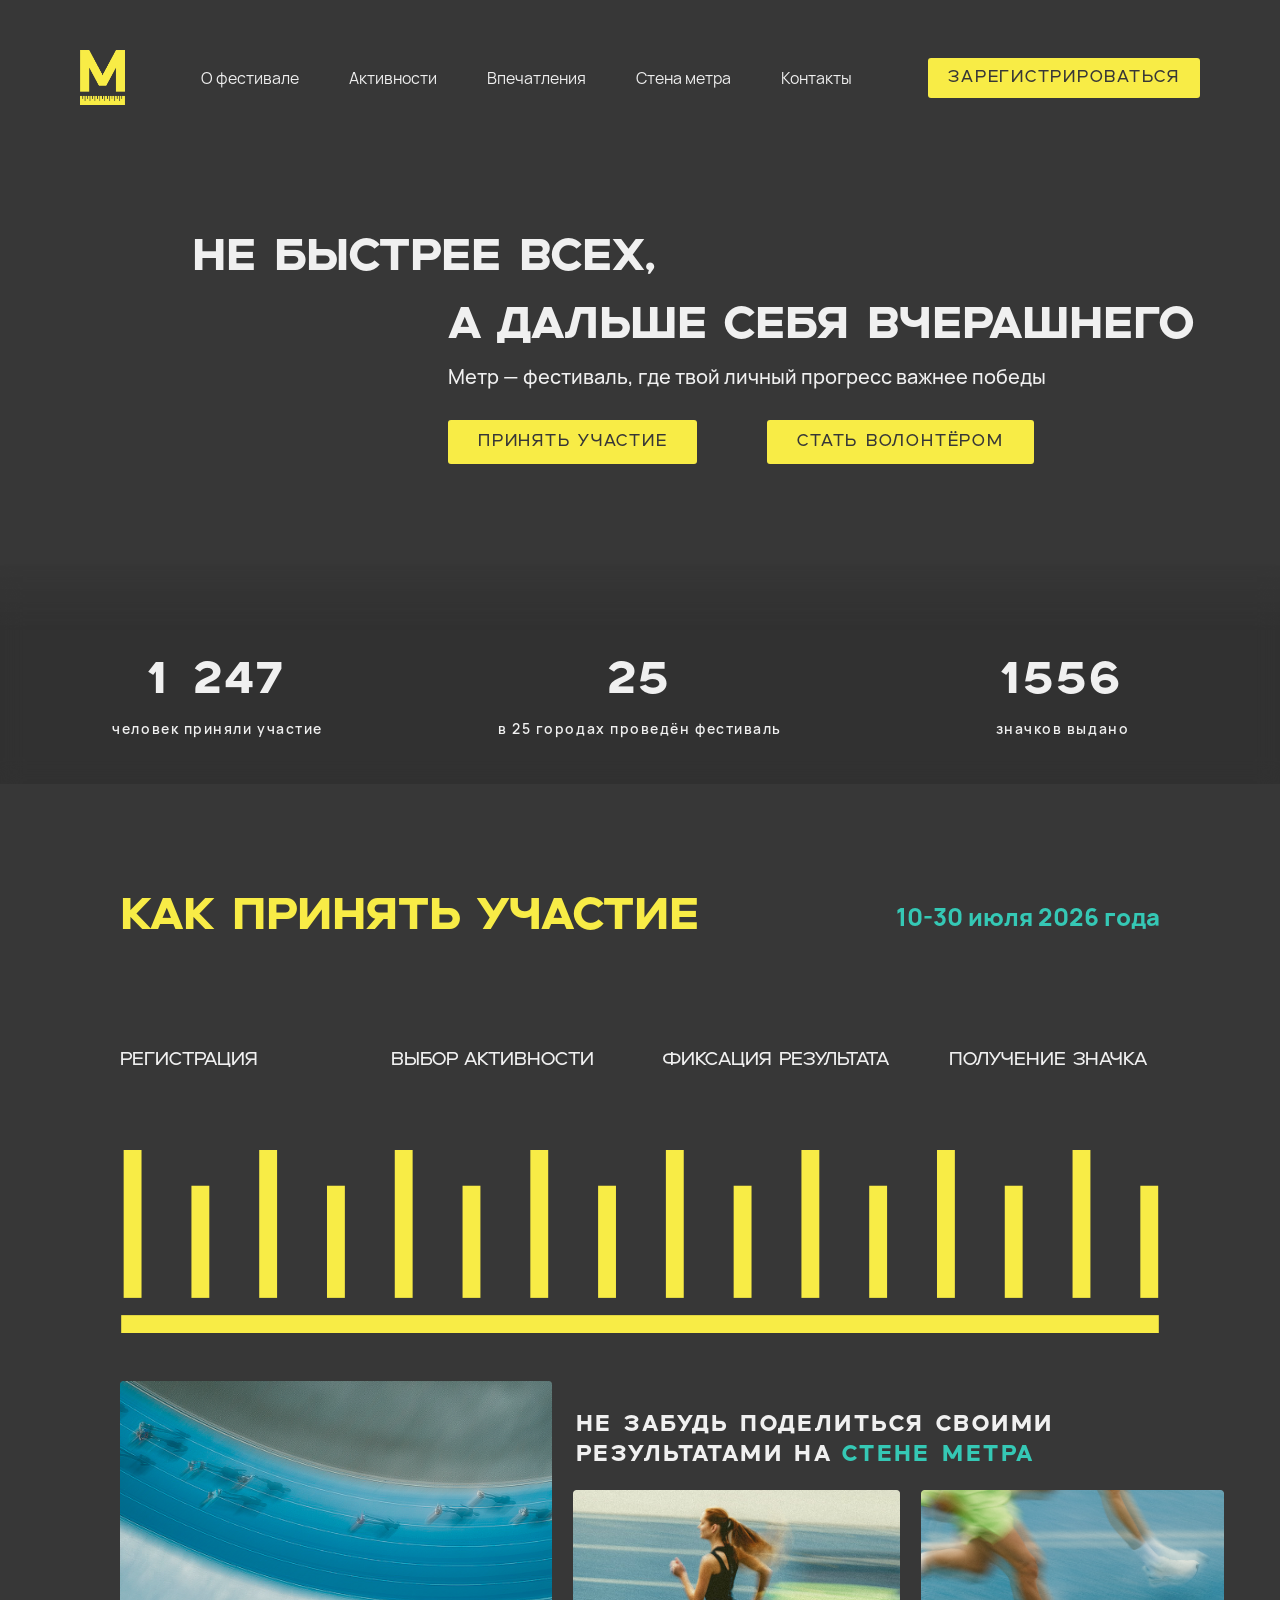
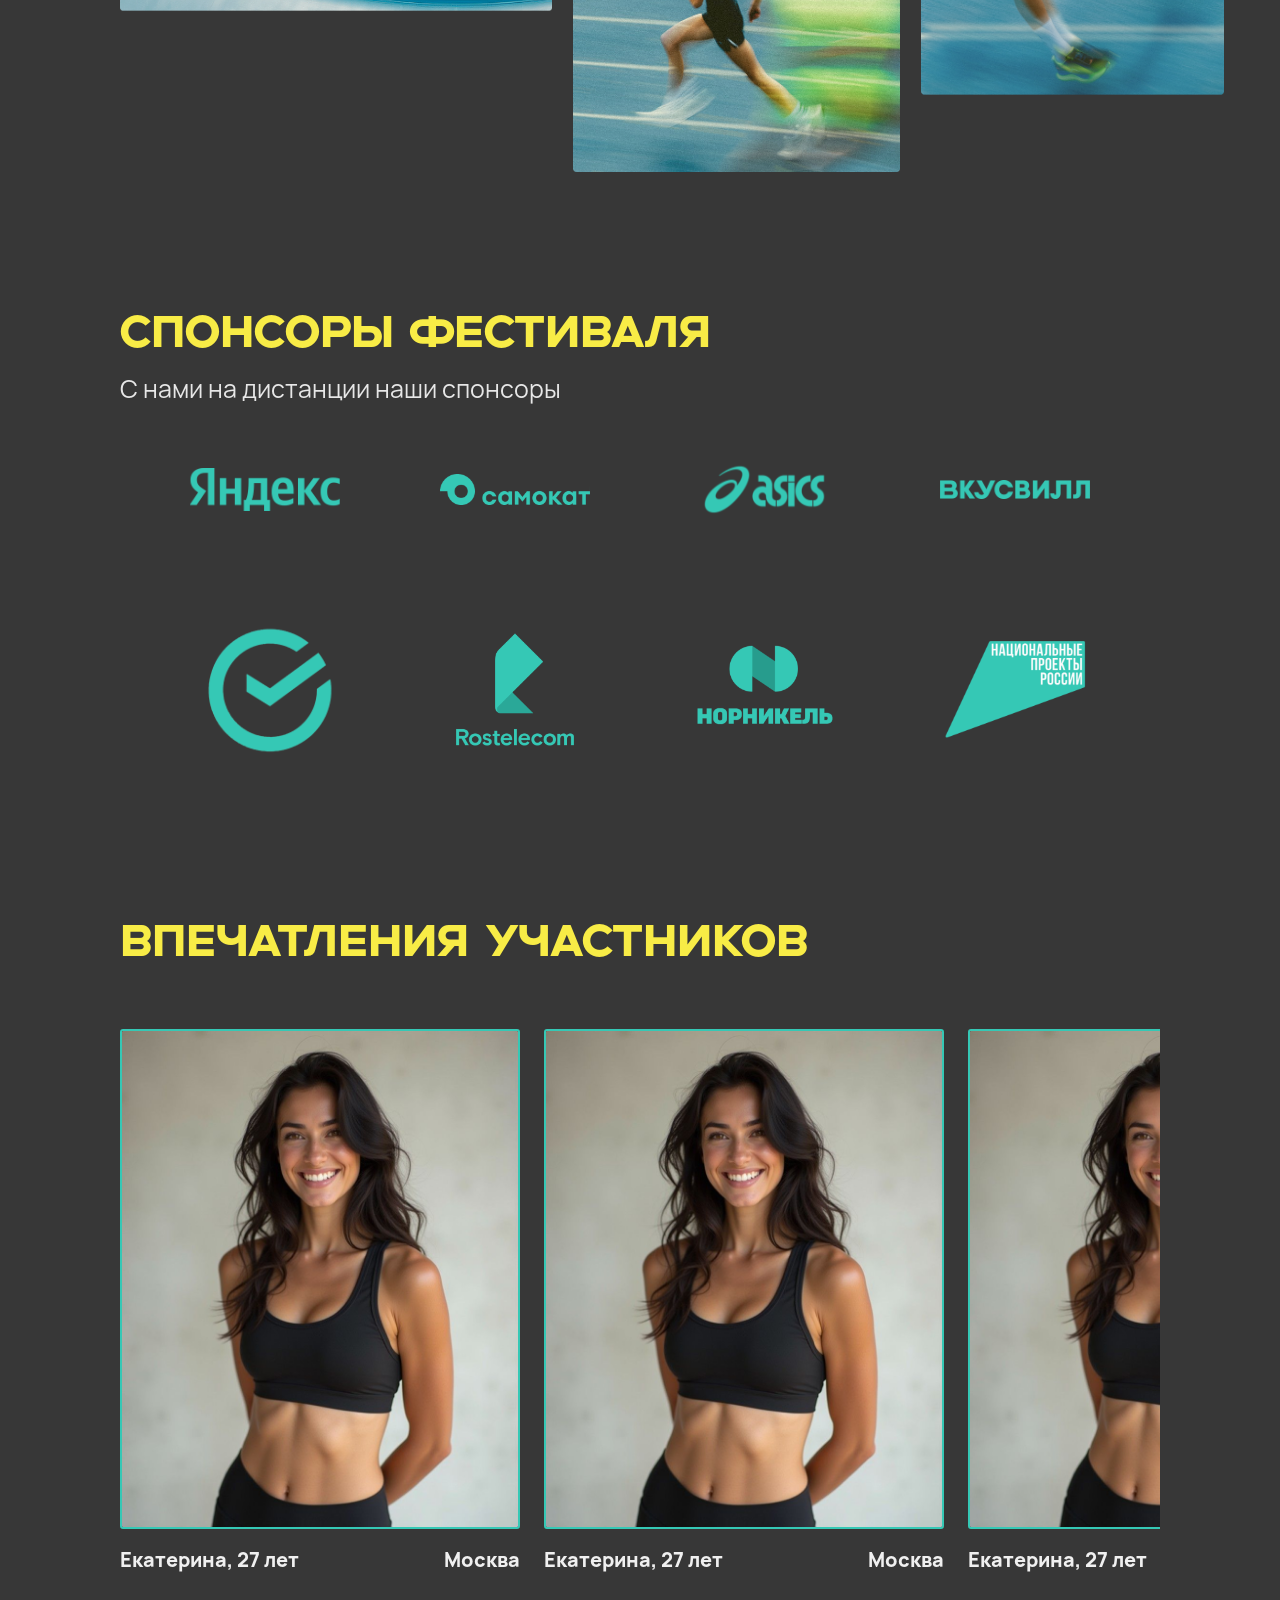
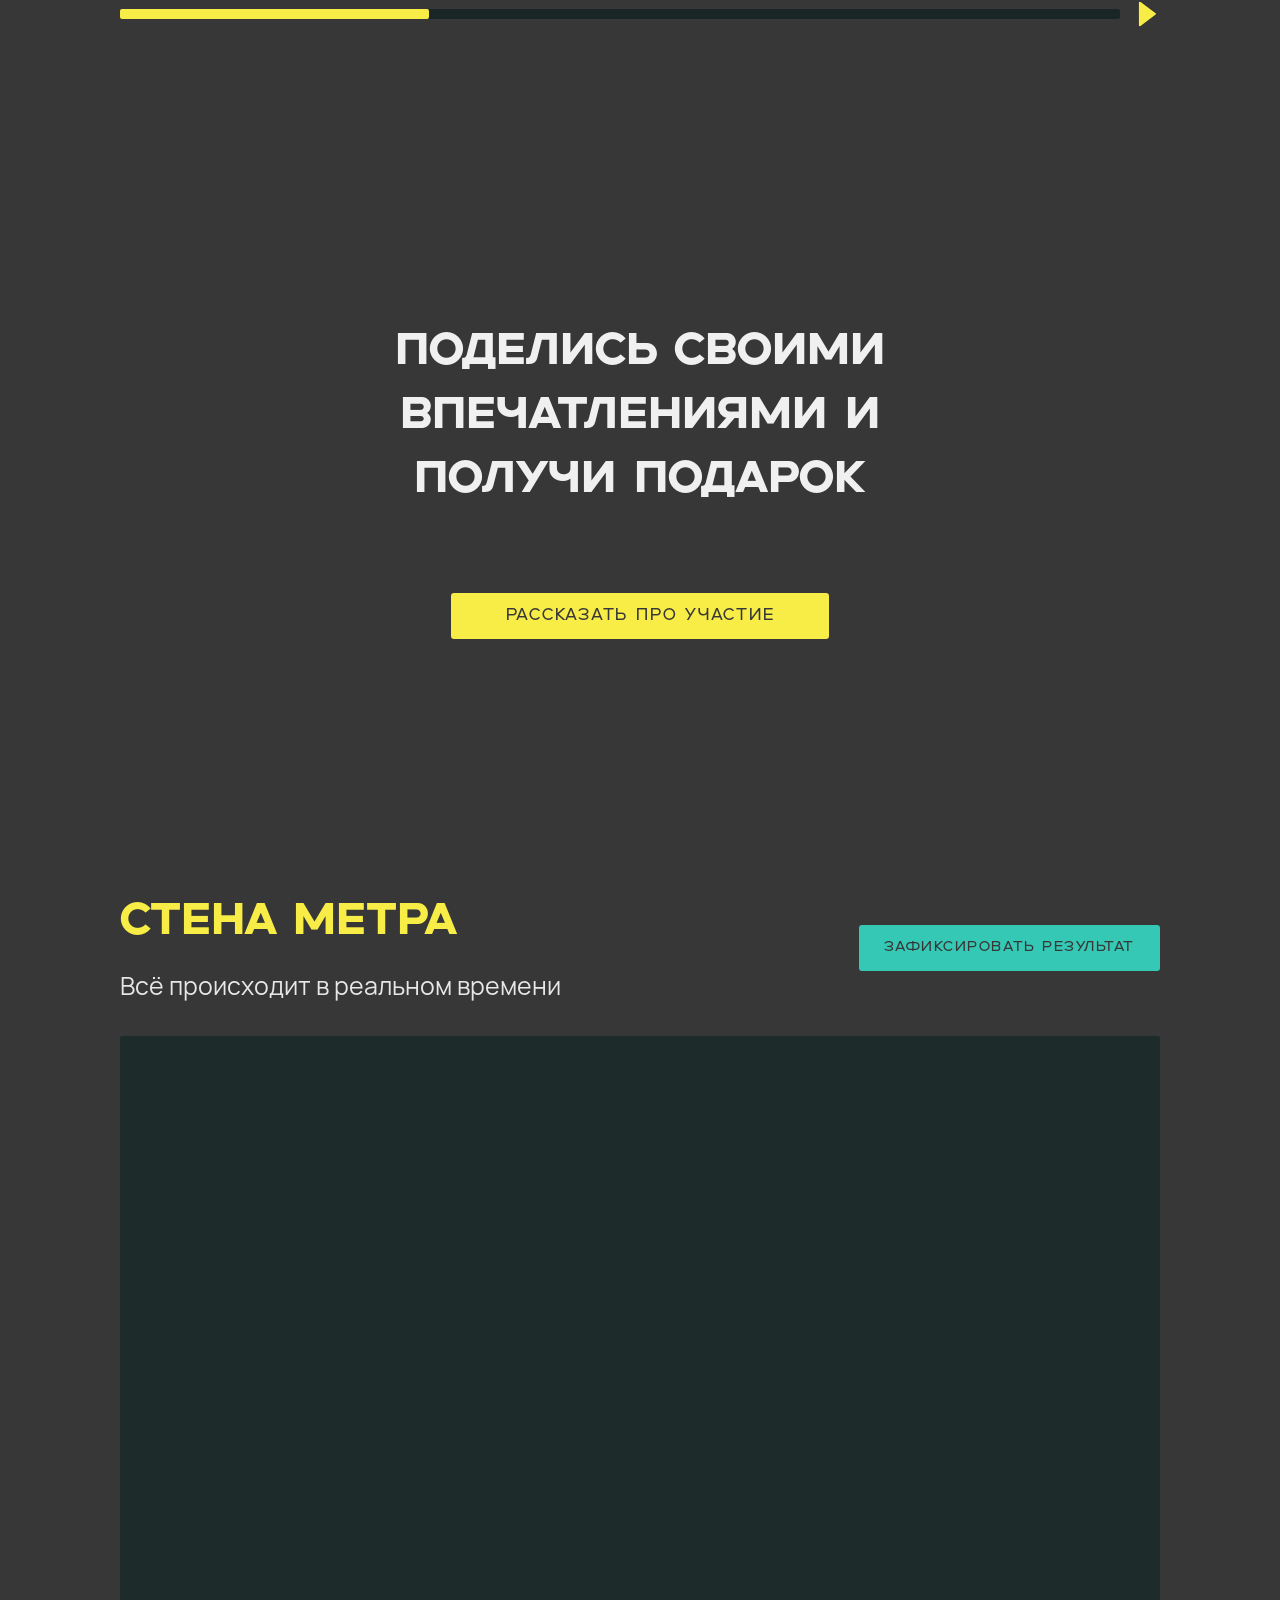
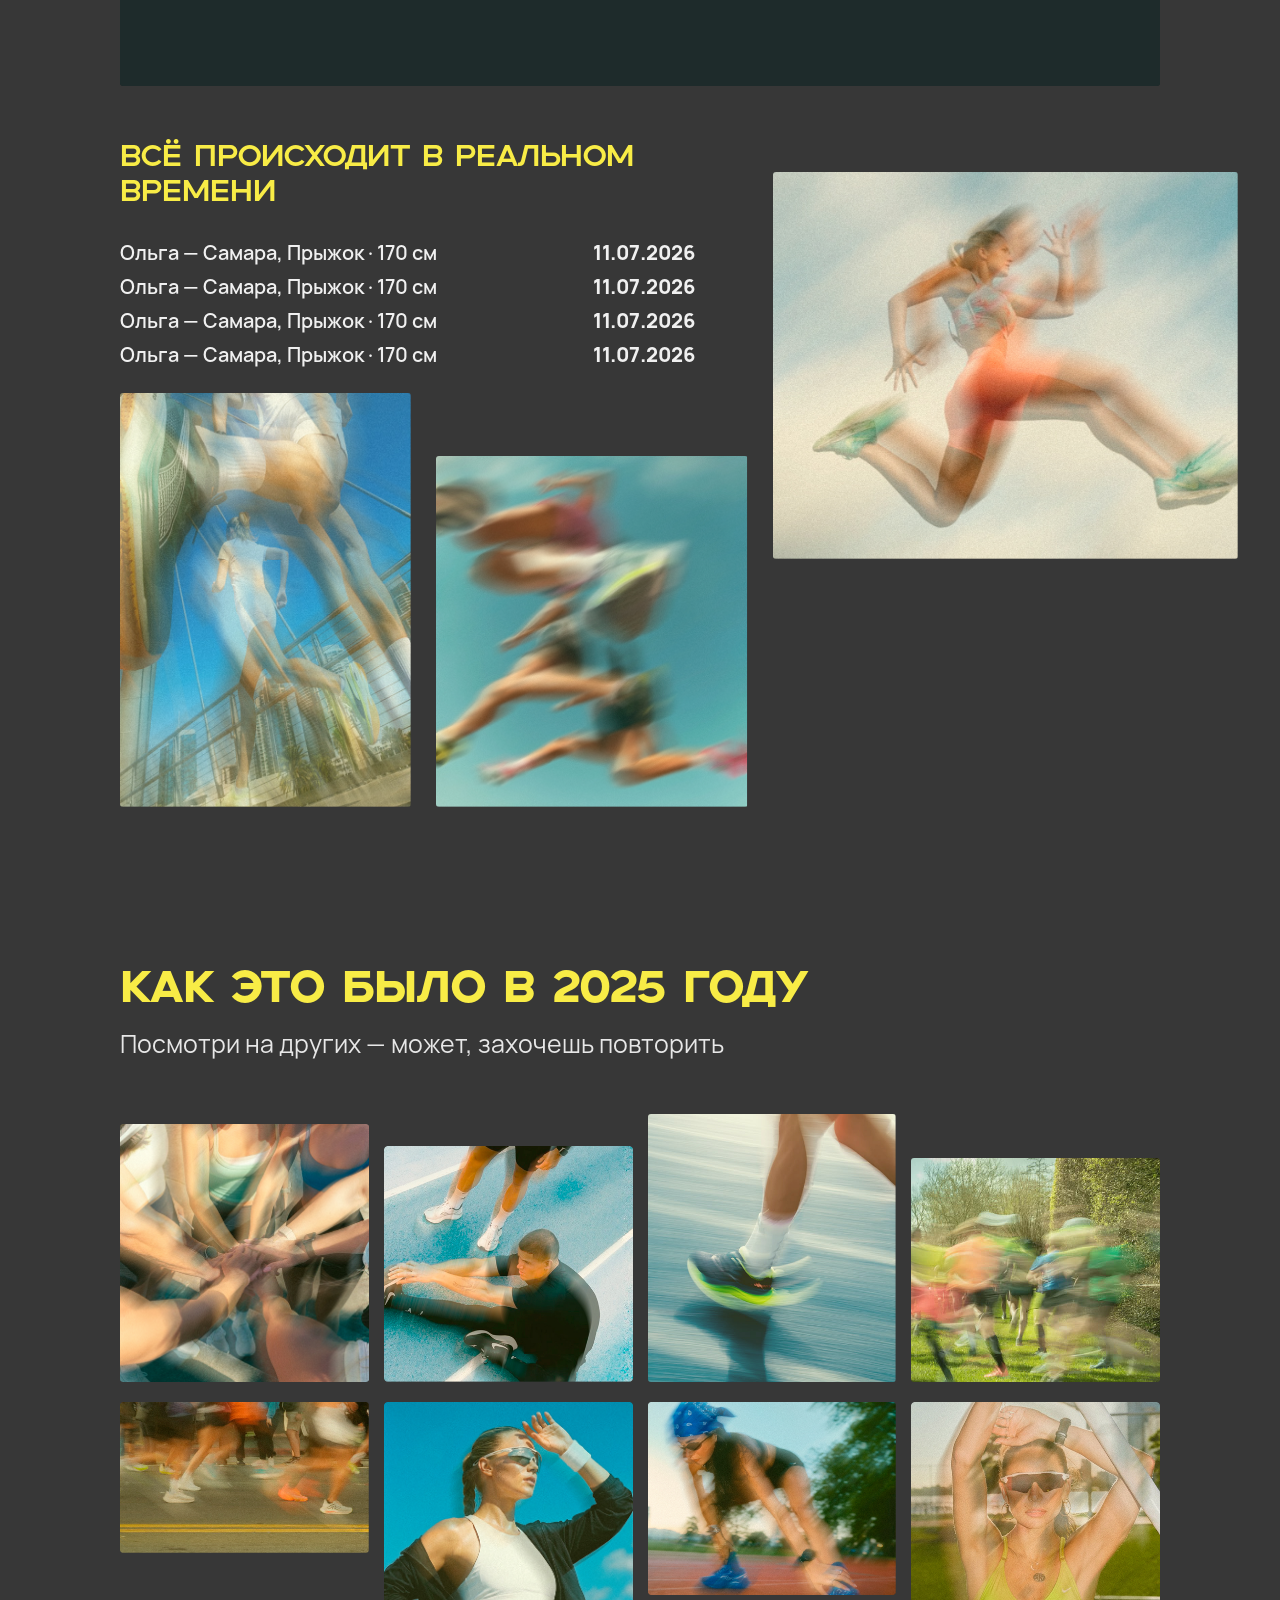
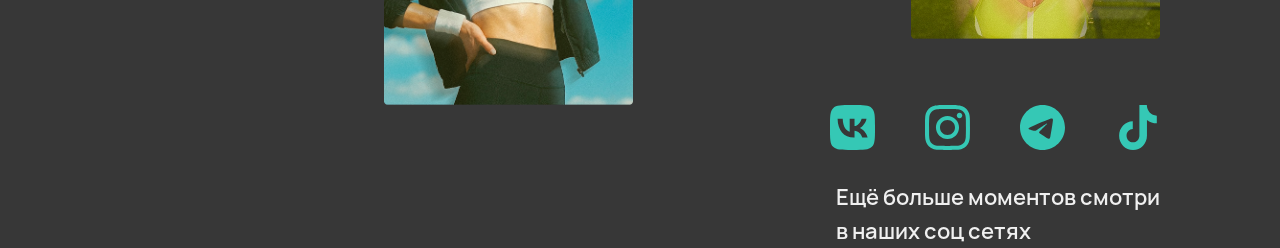
==== commit 9c7d3bbd: "gallery_adaptive" ====
--- a/index.html
+++ b/index.html
@@ -432,6 +432,76 @@
       </div>
     </section>
 
+    <section class="gallery">
+      <h2>КАК ЭТО БЫЛО В 2025 ГОДУ</h2>
+      <p>Посмотри на других — может, захочешь повторить</p>
+
+      <!-- Убрал лишний div с классом gallery, оставил только gallery__scroll -->
+      <div class="gallery__scroll">
+        <div class="gallery--photos">
+          <!-- Верхний ряд -->
+          <div class="gallery--photos-row">
+            <img
+              class="gallery--photos-one"
+              src="/assets/gallery/photos/7.png"
+              alt="Фото 1"
+            />
+            <img
+              class="gallery--photos-two"
+              src="/assets/gallery/photos/8.png"
+              alt="Фото 2"
+            />
+            <img
+              class="gallery--photos-three"
+              src="/assets/gallery/photos/9.png"
+              alt="Фото 3"
+            />
+            <img
+              class="gallery--photos-four"
+              src="/assets/gallery/photos/10.png"
+              alt="Фото 4"
+            />
+          </div>
+          <!-- Нижний ряд -->
+          <div class="gallery--photos-row">
+            <img
+              class="gallery--photos-five"
+              src="/assets/gallery/photos/11.png"
+              alt="Фото 5"
+            />
+            <img
+              class="gallery--photos-six"
+              src="/assets/gallery/photos/12.png"
+              alt="Фото 6"
+            />
+            <img
+              class="gallery--photos-seven"
+              src="/assets/gallery/photos/13.png"
+              alt="Фото 7"
+            />
+            <img
+              class="gallery--photos-eight"
+              src="/assets/gallery/photos/14.png"
+              alt="Фото 8"
+            />
+          </div>
+        </div>
+      </div>
+
+      <div class="gallery--socialMedia">
+        <div class="gallery--socialMedia-icons">
+          <img src="/assets/gallery/icon/vk.svg" alt="VK" />
+          <img src="/assets/gallery/icon/instagramm.svg" alt="Instagram" />
+          <img src="/assets/gallery/icon/telegramm.svg" alt="Telegram" />
+          <img src="/assets/gallery/icon/tik tok.svg" alt="TikTok" />
+        </div>
+        <p>
+          Ещё больше моментов смотри <br />
+          в наших соц сетях
+        </p>
+      </div>
+    </section>
+
     <article class="modalAdd">
       <h3>ДОБАВИТЬ СВОЙ МЕТР НА КАРТУ</h3>
       <img class="modalAdd--close" src="/assets/gallery/icon/close.svg" />
--- a/style/style.css
+++ b/style/style.css
@@ -2314,4 +2314,332 @@
   .meterWall--blockBottom--results--photo-three {
     display: none;
   }
+}
+
+.gallery {
+  margin-left: 120px;
+  margin-right: 120px;
+  padding-top: 150px;
+}
+.gallery h2 {
+  font-family: "UNCAGE";
+  color: #f8ec46;
+  font-size: 45px;
+}
+@media (min-width: 800px) and (max-width: 1199px) {
+  .gallery h2 {
+    font-size: 42px;
+  }
+}
+@media (min-width: 500px) and (max-width: 799px) {
+  .gallery h2 {
+    font-size: 30px;
+    line-height: 38px;
+  }
+}
+@media (min-width: 250px) and (max-width: 499px) {
+  .gallery h2 {
+    font-size: 30px;
+  }
+}
+.gallery p {
+  font-family: "Manrope";
+  font-style: normal;
+  font-weight: 400;
+  font-size: 25px;
+  line-height: 40px;
+  color: #e7e7e7;
+}
+@media (min-width: 800px) and (max-width: 1199px) {
+  .gallery p {
+    font-size: 22px;
+  }
+}
+@media (min-width: 500px) and (max-width: 799px) {
+  .gallery p {
+    font-size: 18px;
+  }
+}
+@media (min-width: 250px) and (max-width: 499px) {
+  .gallery p {
+    font-size: 16px;
+    line-height: 18px;
+  }
+}
+.gallery__scroll {
+  margin-top: 50px;
+  overflow-x: visible;
+  overflow-y: visible;
+}
+@media (min-width: 500px) and (max-width: 799px) {
+  .gallery__scroll {
+    margin-top: -10px;
+  }
+}
+@media (min-width: 250px) and (max-width: 499px) {
+  .gallery__scroll {
+    margin-top: -20px;
+  }
+}
+.gallery__scroll::-webkit-scrollbar {
+  height: 6px;
+}
+.gallery__scroll::-webkit-scrollbar-track {
+  background: #1a2626;
+  border-radius: 10px;
+}
+.gallery__scroll::-webkit-scrollbar-thumb {
+  background: #4ecdc4;
+  border-radius: 10px;
+}
+.gallery--photos {
+  display: flex;
+  flex-direction: column;
+  gap: 20px;
+  width: 100%;
+}
+.gallery--photos-row {
+  display: flex;
+  flex-wrap: nowrap;
+  gap: 15px;
+  justify-content: flex-start;
+  align-items: flex-end;
+}
+.gallery--photos-row img {
+  flex-shrink: 0;
+  -o-object-fit: cover;
+     object-fit: cover;
+  border-radius: 3px;
+}
+@media (min-width: 1525px) and (max-width: 2000px) {
+  .gallery--photos-row img {
+    flex: 1;
+    min-width: 150px;
+    height: auto;
+    -o-object-fit: cover;
+       object-fit: cover;
+  }
+}
+@media (min-width: 1200px) and (max-width: 1524px) {
+  .gallery--photos-row img {
+    flex: 1;
+    min-width: 150px;
+    height: auto;
+    -o-object-fit: cover;
+       object-fit: cover;
+  }
+}
+@media (max-width: 1199px) {
+  .gallery {
+    margin-left: 40px;
+    margin-right: 40px;
+  }
+  .gallery__scroll {
+    overflow-x: auto;
+    overflow-y: visible;
+    -webkit-overflow-scrolling: touch;
+    scrollbar-width: thin;
+  }
+  .gallery--photos {
+    width: -moz-max-content;
+    width: max-content;
+  }
+  .gallery--photos-row {
+    flex-wrap: nowrap;
+  }
+}
+@media (max-width: 768px) {
+  .gallery {
+    margin-left: 20px;
+    margin-right: 20px;
+  }
+}
+.gallery--photos-one {
+  width: 338px;
+  height: 350px;
+}
+@media (min-width: 1525px) and (max-width: 2000px) {
+  .gallery--photos-one {
+    flex: 1.2;
+    aspect-ratio: 338/350;
+  }
+}
+@media (min-width: 1200px) and (max-width: 1524px) {
+  .gallery--photos-one {
+    flex: 1.2;
+    aspect-ratio: 338/350;
+  }
+}
+@media (min-width: 250px) and (max-width: 499px) {
+  .gallery--photos-one {
+    width: 308px;
+    height: 320px;
+  }
+}
+.gallery--photos-two {
+  width: 320px;
+  height: 300px;
+}
+@media (min-width: 1525px) and (max-width: 2000px) {
+  .gallery--photos-two {
+    flex: 1.1;
+    aspect-ratio: 320/300;
+  }
+}
+.gallery--photos-three {
+  width: 250px;
+  height: 330px;
+}
+@media (min-width: 1525px) and (max-width: 2000px) {
+  .gallery--photos-three {
+    flex: 0.9;
+    aspect-ratio: 200/230;
+  }
+}
+@media (min-width: 1200px) and (max-width: 1524px) {
+  .gallery--photos-three {
+    flex: 0.9;
+    aspect-ratio: 270/290;
+  }
+}
+.gallery--photos-four {
+  width: 400px;
+  height: 380px;
+}
+@media (min-width: 1525px) and (max-width: 2000px) {
+  .gallery--photos-four {
+    flex: 1.4;
+    aspect-ratio: 400/380;
+  }
+}
+@media (min-width: 1200px) and (max-width: 1524px) {
+  .gallery--photos-four {
+    flex: 1.4;
+    aspect-ratio: 500/450;
+  }
+}
+.gallery--photos-five {
+  width: 400px;
+  height: 240px;
+  align-self: flex-start;
+}
+@media (min-width: 1525px) and (max-width: 2000px) {
+  .gallery--photos-five {
+    flex: 1.3;
+    aspect-ratio: 400/240;
+    align-self: flex-start;
+  }
+}
+@media (min-width: 250px) and (max-width: 499px) {
+  .gallery--photos-five {
+    width: 320px;
+    height: 300px;
+  }
+}
+.gallery--photos-six {
+  width: 300px;
+  height: 400px;
+}
+@media (min-width: 1525px) and (max-width: 2000px) {
+  .gallery--photos-six {
+    flex: 1;
+    aspect-ratio: 300/400;
+  }
+}
+.gallery--photos-seven {
+  width: 370px;
+  height: 300px;
+  align-self: flex-start;
+}
+@media (min-width: 1525px) and (max-width: 2000px) {
+  .gallery--photos-seven {
+    flex: 1.2;
+    aspect-ratio: 370/300;
+    align-self: flex-start;
+  }
+}
+.gallery--photos-eight {
+  width: 240px;
+  height: 240px;
+  align-self: flex-start;
+}
+@media (min-width: 1525px) and (max-width: 2000px) {
+  .gallery--photos-eight {
+    flex: 0.8;
+    aspect-ratio: 240/240;
+    align-self: flex-start;
+  }
+}
+.gallery--socialMedia {
+  margin-left: auto;
+  display: flex;
+  flex-direction: column;
+  align-items: flex-end;
+  gap: 30px;
+}
+@media (min-width: 800px) and (max-width: 1199px) {
+  .gallery--socialMedia {
+    margin-top: 30px;
+  }
+}
+@media (min-width: 500px) and (max-width: 799px) {
+  .gallery--socialMedia {
+    margin-top: 30px;
+    justify-content: center;
+    align-items: flex-start;
+  }
+}
+@media (min-width: 250px) and (max-width: 499px) {
+  .gallery--socialMedia {
+    margin-top: 30px;
+    justify-content: center;
+    align-items: flex-start;
+  }
+}
+.gallery--socialMedia-icons {
+  display: flex;
+  gap: 50px;
+  justify-content: flex-end;
+}
+@media (min-width: 500px) and (max-width: 799px) {
+  .gallery--socialMedia-icons {
+    justify-content: flex-start;
+  }
+}
+.gallery--socialMedia-icons img {
+  width: 45px;
+  height: 45px;
+}
+@media (min-width: 250px) and (max-width: 499px) {
+  .gallery--socialMedia-icons img {
+    width: 35px;
+    height: 35px;
+  }
+}
+@media (min-width: 500px) and (max-width: 799px) {
+  .gallery--socialMedia-icons {
+    justify-content: space-between;
+    gap: 50px;
+  }
+}
+@media (min-width: 250px) and (max-width: 499px) {
+  .gallery--socialMedia-icons {
+    justify-content: space-between;
+    gap: 60px;
+  }
+}
+.gallery--socialMedia p {
+  font-family: "Manrope";
+  font-style: normal;
+  font-weight: 600;
+  font-size: 22px;
+  line-height: 34px;
+  color: #f0f0f0;
+  text-align: left;
+}
+@media (min-width: 250px) and (max-width: 499px) {
+  .gallery--socialMedia p {
+    font-size: 18px;
+    line-height: 20px;
+  }
 }/*# sourceMappingURL=style.css.map */
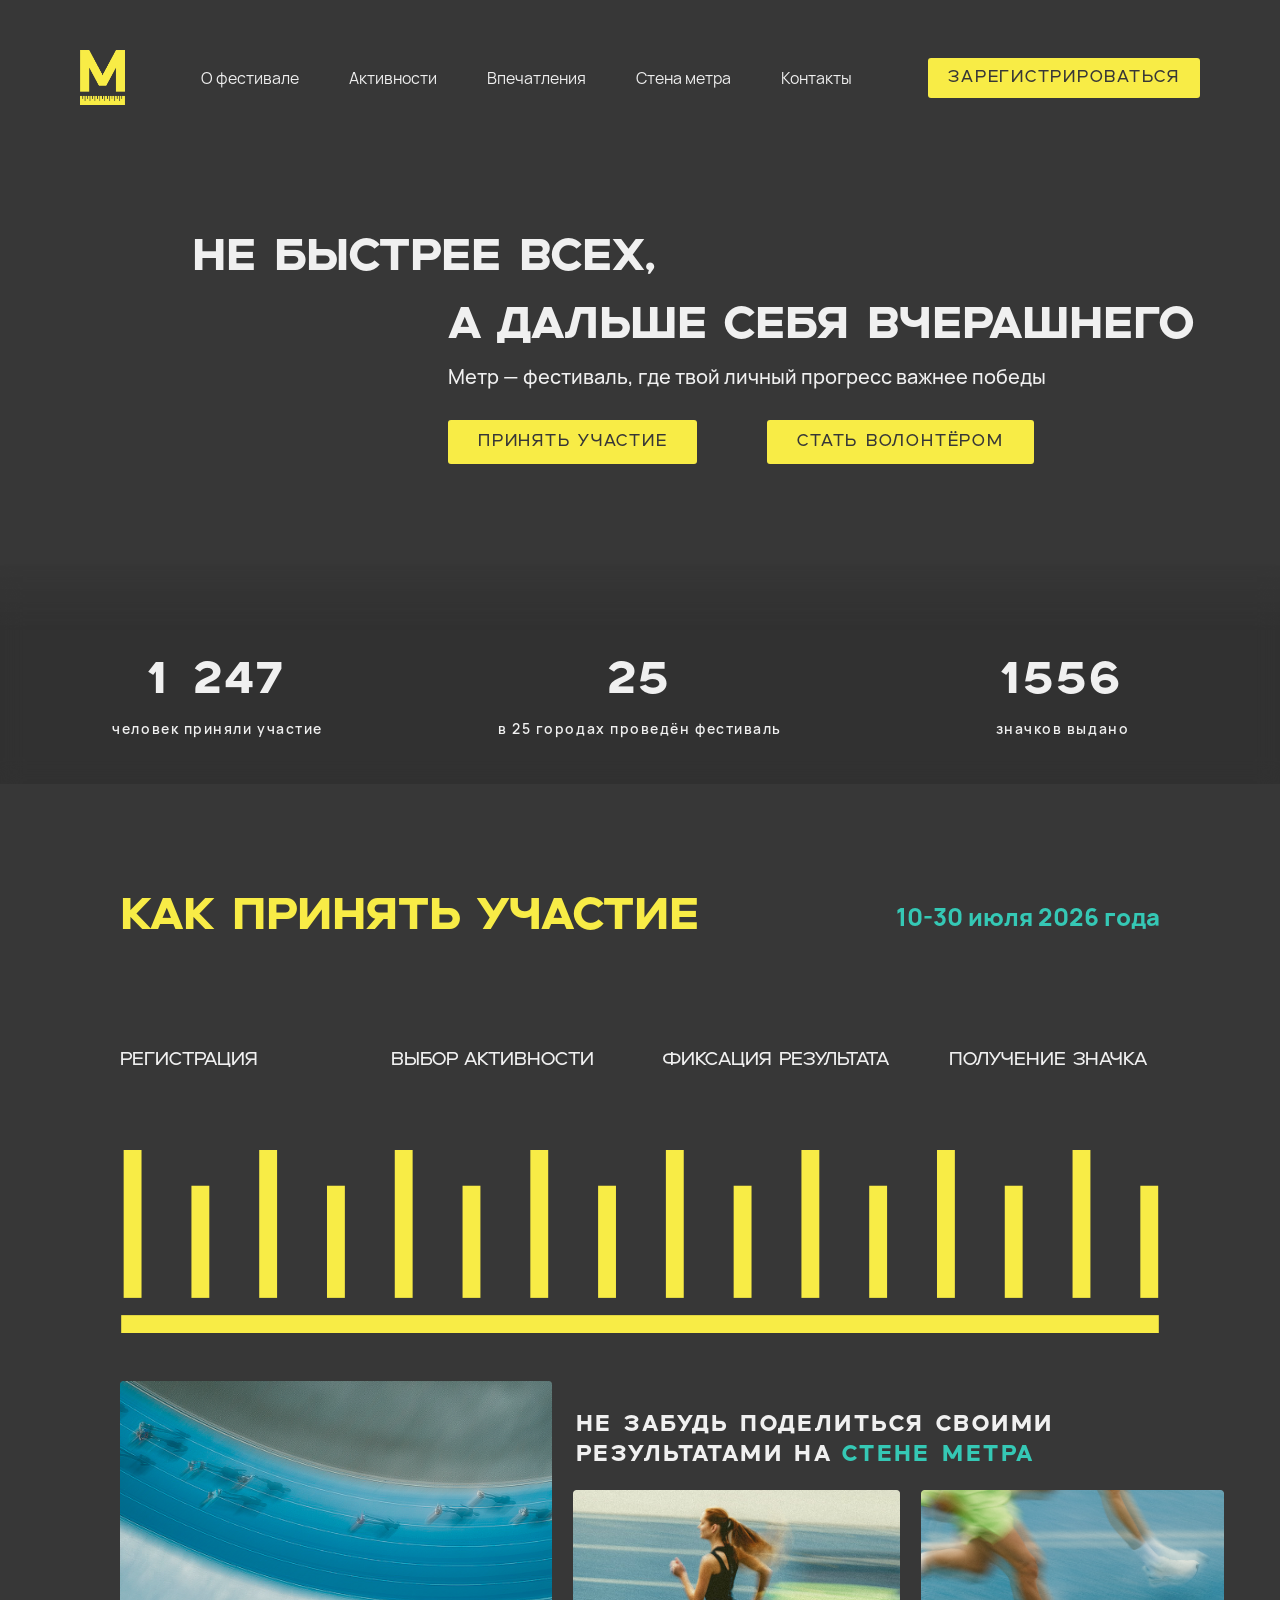
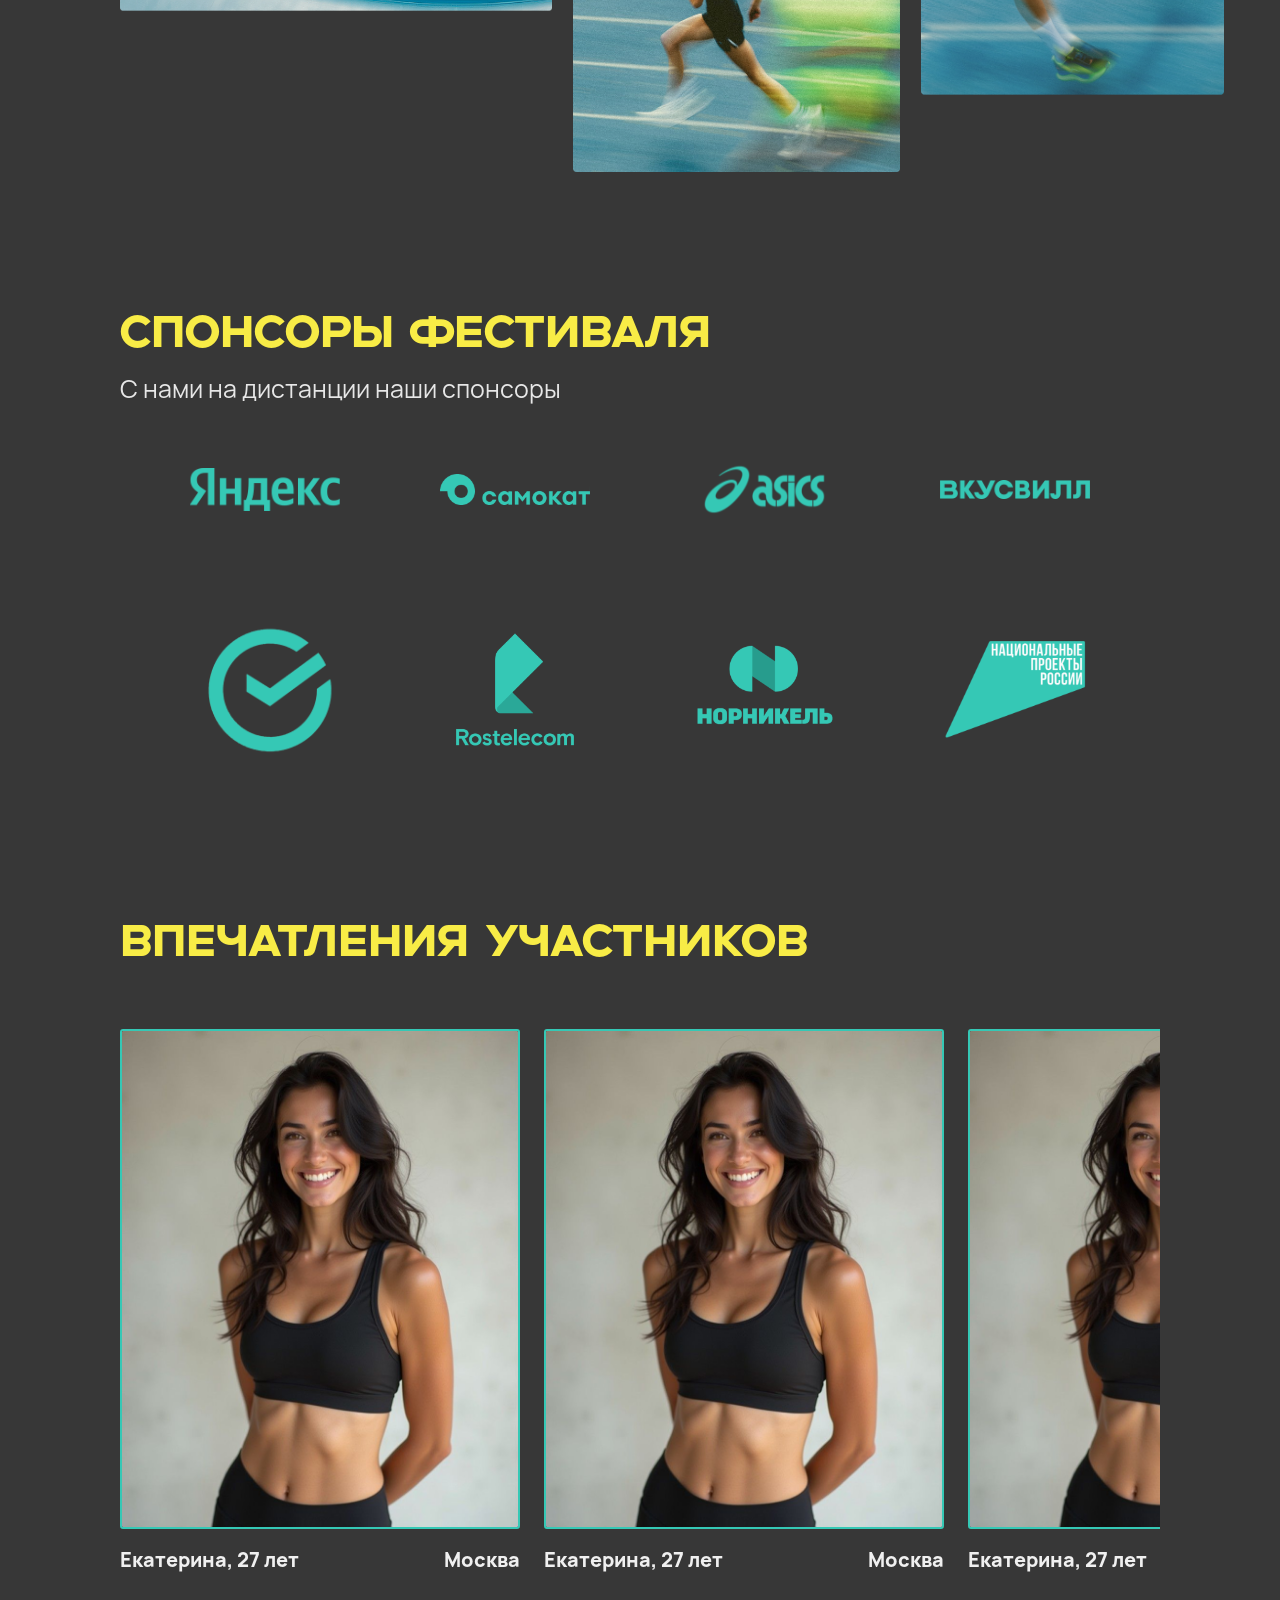
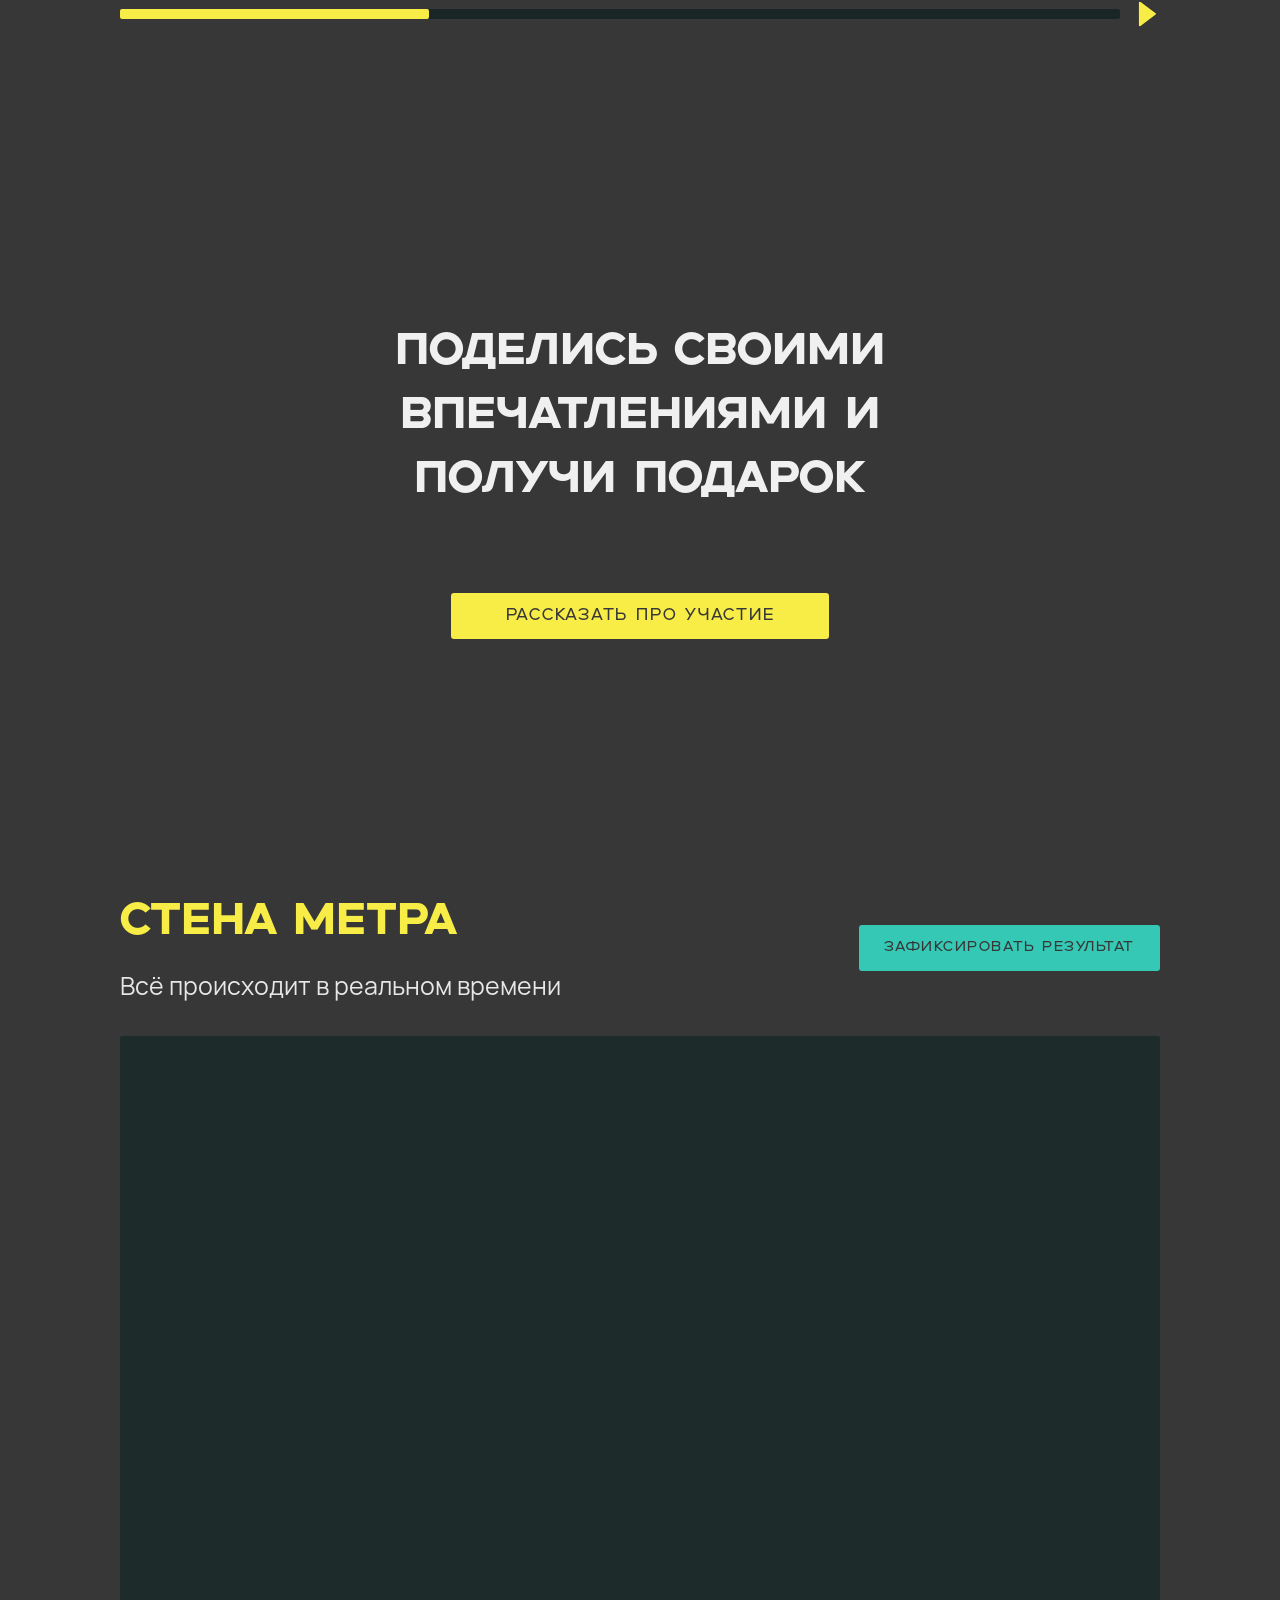
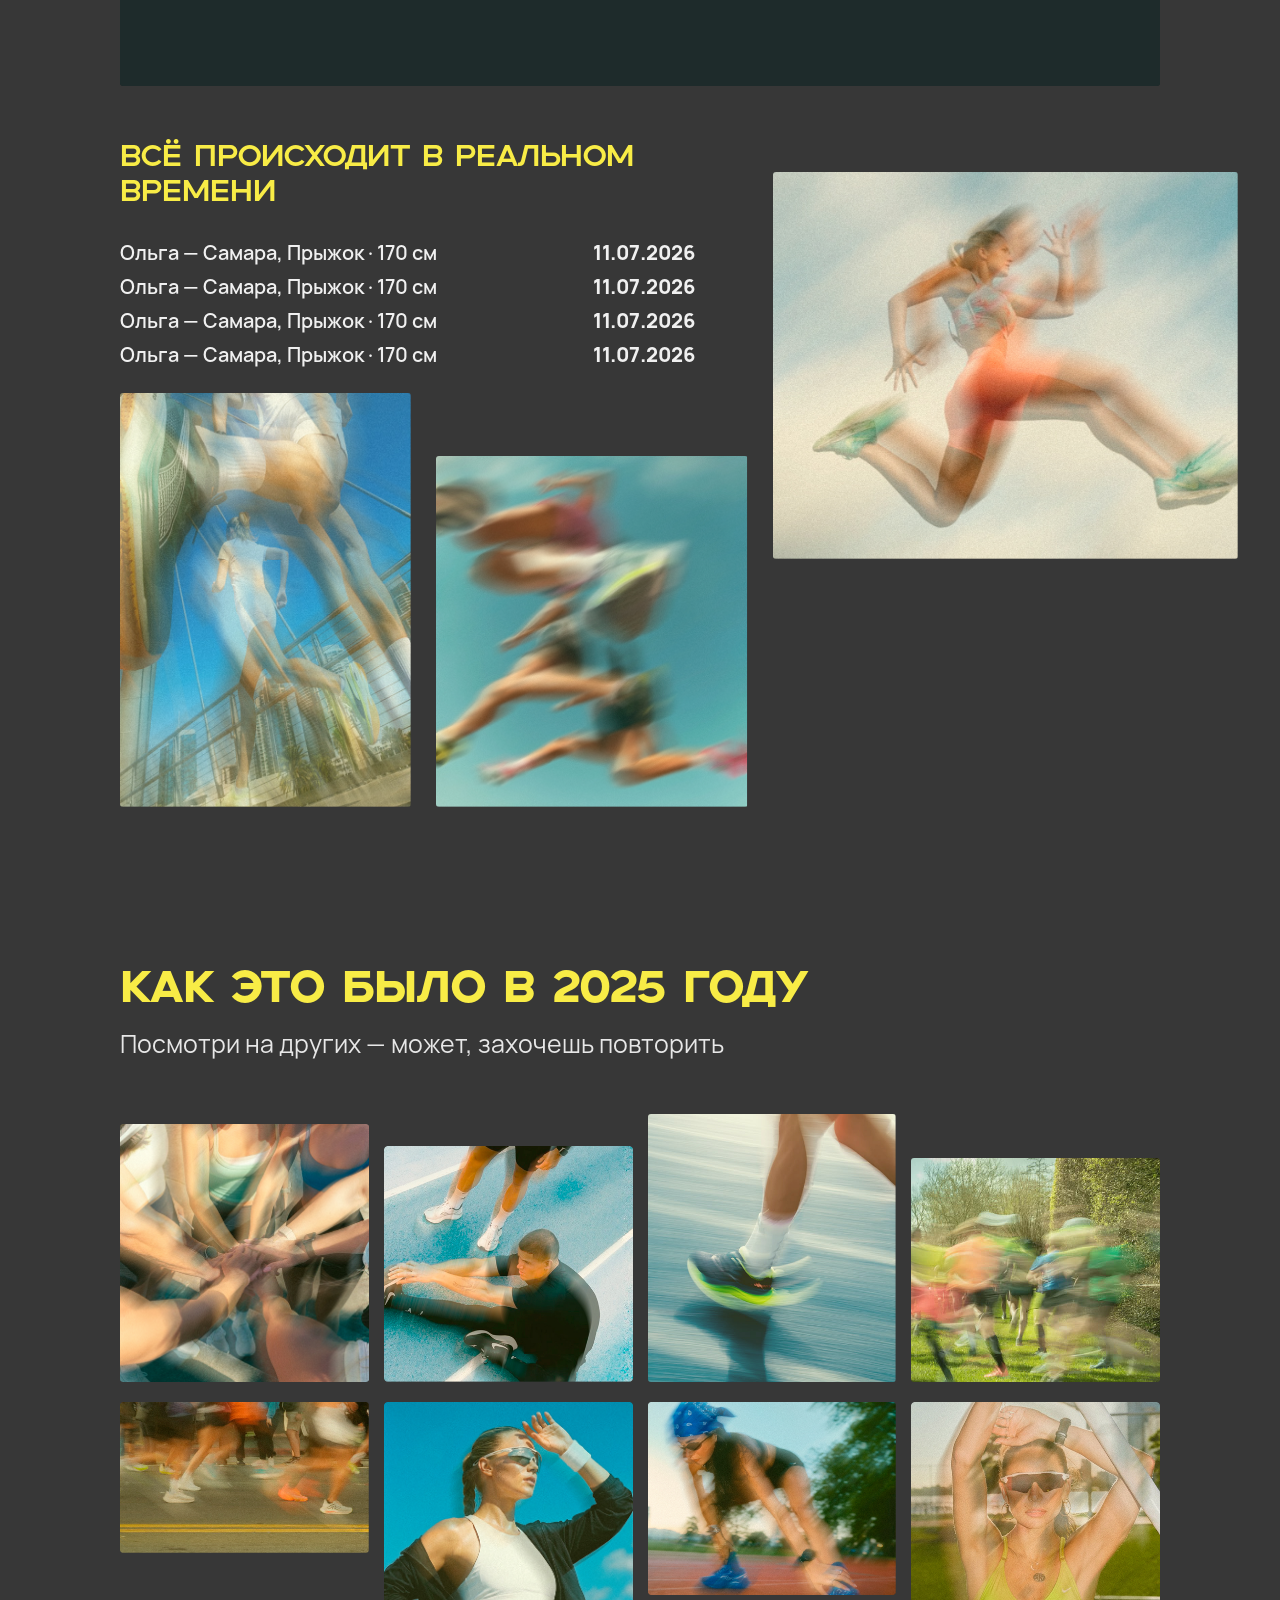
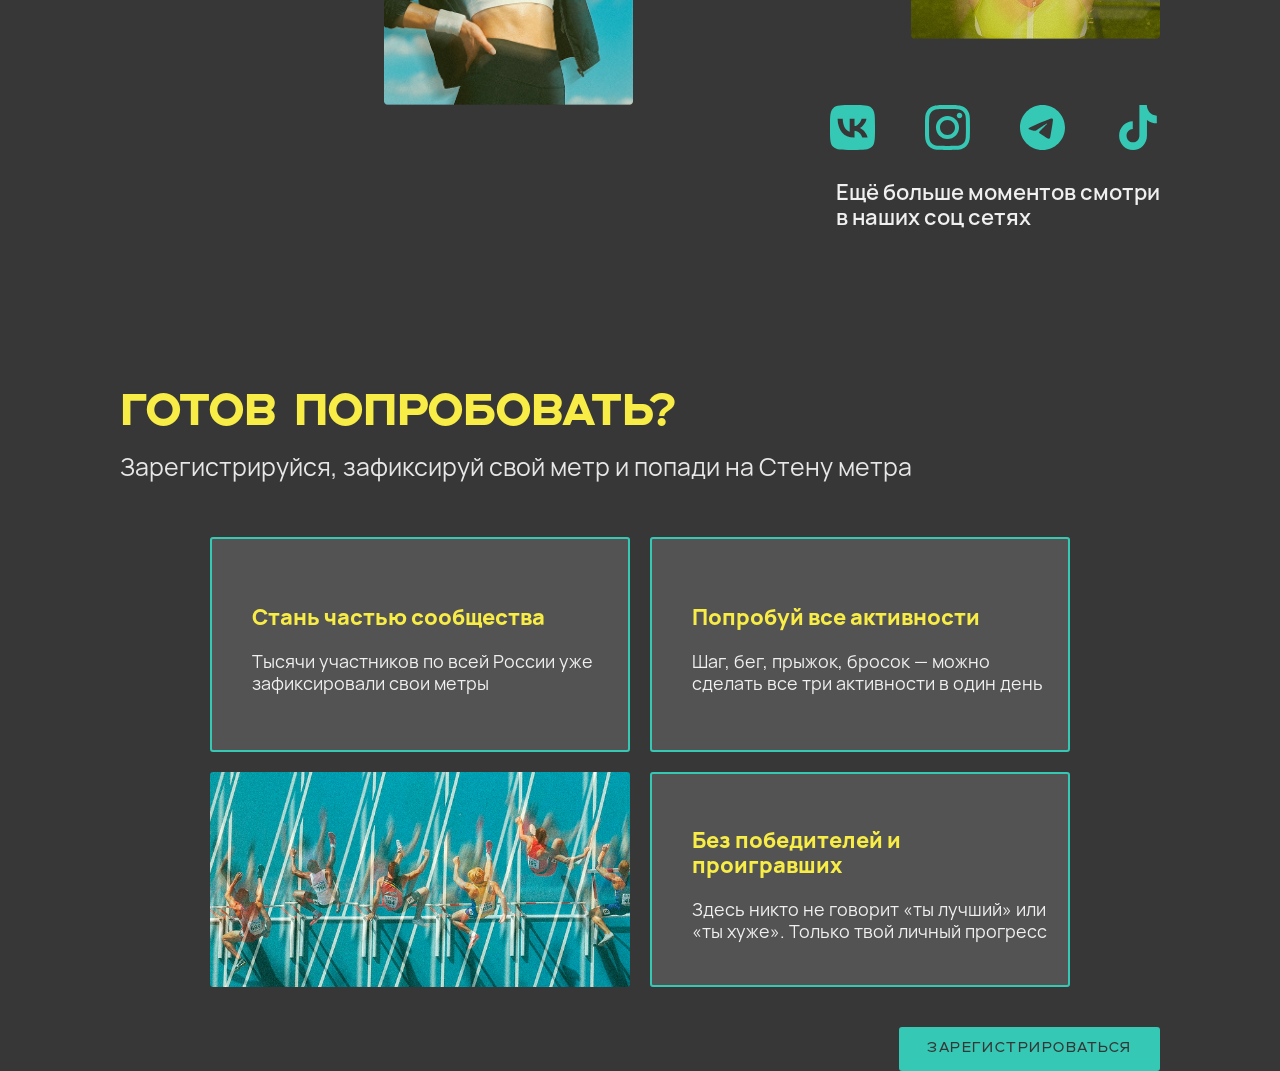
==== commit 9ebb4237: "cards_adaptive" ====
--- a/index.html
+++ b/index.html
@@ -502,6 +502,40 @@
       </div>
     </section>
 
+    <section class="appeal">
+      <h2>ГОТОВ ПОПРОБОВАТЬ?</h2>
+      <p class="appeal--subheading">
+        Зарегистрируйся, зафиксируй свой метр и попади на Стену метра
+      </p>
+
+      <div class="appeal--cards">
+        <div class="appeal--cards-card">
+          <h6>Стань частью сообщества</h6>
+          <p>Тысячи участников по всей России уже зафиксировали свои метры</p>
+        </div>
+
+        <div class="appeal--cards-card">
+          <h6>Попробуй все активности</h6>
+          <p>
+            Шаг, бег, прыжок, бросок — можно сделать все три активности в один
+            день
+          </p>
+        </div>
+
+        <div class="appeal--cards-photo"></div>
+
+        <div class="appeal--cards-card">
+          <h6>Без победителей и проигравших</h6>
+          <p>
+            Здесь никто не говорит «ты лучший» или «ты хуже». Только твой личный
+            прогресс
+          </p>
+        </div>
+      </div>
+
+      <button class="appealBtn"><span>ЗАРЕГИСТРИРОВАТЬСЯ</span></button>
+    </section>
+
     <article class="modalAdd">
       <h3>ДОБАВИТЬ СВОЙ МЕТР НА КАРТУ</h3>
       <img class="modalAdd--close" src="/assets/gallery/icon/close.svg" />
--- a/style/style.css
+++ b/style/style.css
@@ -473,6 +473,43 @@
 }
 .btnModal:hover {
   background: rgb(42.3162055336, 159.6837944664, 144.5138339921);
+}
+
+.appealBtn {
+  background-color: #35c8b5;
+  border-radius: 3px;
+  padding: 12px 28px;
+}
+.appealBtn span {
+  font-family: "UNCAGE";
+  font-weight: 400;
+  font-size: 14px;
+  line-height: 20px;
+  letter-spacing: 0.11em;
+  color: #373737;
+  white-space: nowrap;
+}
+.appealBtn:hover {
+  background: rgb(42.3162055336, 159.6837944664, 144.5138339921);
+}
+.appealBtn {
+  margin-left: auto;
+  display: block;
+  margin-top: 40px;
+}
+@media (min-width: 500px) and (max-width: 799px) {
+  .appealBtn {
+    width: 350px;
+    margin-left: auto;
+    margin-right: auto;
+  }
+}
+@media (min-width: 250px) and (max-width: 499px) {
+  .appealBtn {
+    margin-left: auto;
+    margin-right: auto;
+    width: 95%;
+  }
 }
 
 /* Оверлей затемнения */
@@ -758,6 +795,160 @@
   overflow: hidden;
 }
 
+.appeal--cards-card {
+  width: 303px;
+  height: 215px;
+  padding: 30px 20px 20px 40px;
+  background: #535353;
+  border: 2px solid #35c8b5;
+  border-radius: 3px;
+  display: flex;
+  flex-direction: column;
+  justify-content: center;
+  align-items: flex-start;
+}
+.appeal--cards-card h6 {
+  font-family: "Manrope";
+  font-style: normal;
+  font-weight: 800;
+  font-size: 22px;
+  line-height: 25px;
+  color: #f8ec46;
+}
+.appeal--cards-card p {
+  font-family: "Manrope";
+  font-style: normal;
+  font-weight: 400;
+  font-size: 18px;
+  line-height: 22px;
+  padding-top: 20px;
+  color: #f0f0f0;
+}
+@media (min-width: 1525px) and (max-width: 2000px) {
+  .appeal--cards-card {
+    width: 23%;
+    height: 215px;
+    padding: 30px 20px 20px 40px;
+    background: #535353;
+    border: 2px solid #35c8b5;
+    border-radius: 3px;
+    display: flex;
+    flex-direction: column;
+    justify-content: center;
+    align-items: flex-start;
+  }
+  .appeal--cards-card h6 {
+    font-family: "Manrope";
+    font-style: normal;
+    font-weight: 800;
+    font-size: 22px;
+    line-height: 25px;
+    color: #f8ec46;
+  }
+  .appeal--cards-card p {
+    font-family: "Manrope";
+    font-style: normal;
+    font-weight: 400;
+    font-size: 18px;
+    line-height: 22px;
+    padding-top: 20px;
+    color: #f0f0f0;
+  }
+}
+@media (min-width: 1200px) and (max-width: 1524px) {
+  .appeal--cards-card {
+    width: 420px;
+    height: 215px;
+    padding: 30px 20px 20px 40px;
+    background: #535353;
+    border: 2px solid #35c8b5;
+    border-radius: 3px;
+    display: flex;
+    flex-direction: column;
+    justify-content: center;
+    align-items: flex-start;
+  }
+  .appeal--cards-card h6 {
+    font-family: "Manrope";
+    font-style: normal;
+    font-weight: 800;
+    font-size: 22px;
+    line-height: 25px;
+    color: #f8ec46;
+  }
+  .appeal--cards-card p {
+    font-family: "Manrope";
+    font-style: normal;
+    font-weight: 400;
+    font-size: 18px;
+    line-height: 22px;
+    padding-top: 20px;
+    color: #f0f0f0;
+  }
+}
+@media (min-width: 800px) and (max-width: 1199px) {
+  .appeal--cards-card {
+    width: 400px;
+    height: 215px;
+    padding: 30px 20px 20px 40px;
+    background: #535353;
+    border: 2px solid #35c8b5;
+    border-radius: 3px;
+    display: flex;
+    flex-direction: column;
+    justify-content: center;
+    align-items: flex-start;
+  }
+  .appeal--cards-card h6 {
+    font-family: "Manrope";
+    font-style: normal;
+    font-weight: 800;
+    font-size: 22px;
+    line-height: 25px;
+    color: #f8ec46;
+  }
+  .appeal--cards-card p {
+    font-family: "Manrope";
+    font-style: normal;
+    font-weight: 400;
+    font-size: 18px;
+    line-height: 22px;
+    padding-top: 20px;
+    color: #f0f0f0;
+  }
+}
+@media (min-width: 500px) and (max-width: 799px) {
+  .appeal--cards-card {
+    width: 350px;
+    height: 215px;
+    padding: 30px 20px 20px 40px;
+    background: #535353;
+    border: 2px solid #35c8b5;
+    border-radius: 3px;
+    display: flex;
+    flex-direction: column;
+    justify-content: center;
+    align-items: flex-start;
+  }
+  .appeal--cards-card h6 {
+    font-family: "Manrope";
+    font-style: normal;
+    font-weight: 800;
+    font-size: 22px;
+    line-height: 25px;
+    color: #f8ec46;
+  }
+  .appeal--cards-card p {
+    font-family: "Manrope";
+    font-style: normal;
+    font-weight: 400;
+    font-size: 18px;
+    line-height: 22px;
+    padding-top: 20px;
+    color: #f0f0f0;
+  }
+}
+
 /* БЛОКИ */
 .header {
   display: flex;
@@ -2526,7 +2717,7 @@
 @media (min-width: 1525px) and (max-width: 2000px) {
   .gallery--photos-five {
     flex: 1.3;
-    aspect-ratio: 400/240;
+    aspect-ratio: 400/340;
     align-self: flex-start;
   }
 }
@@ -2636,10 +2827,127 @@
   line-height: 34px;
   color: #f0f0f0;
   text-align: left;
+  line-height: 25px;
 }
 @media (min-width: 250px) and (max-width: 499px) {
   .gallery--socialMedia p {
     font-size: 18px;
     line-height: 20px;
   }
+}
+
+.appeal {
+  margin-right: 120px;
+  margin-left: 120px;
+  padding-top: 150px;
+}
+@media (min-width: 800px) and (max-width: 1199px) {
+  .appeal {
+    margin-right: 50px;
+    margin-left: 50px;
+  }
+}
+@media (min-width: 500px) and (max-width: 799px) {
+  .appeal {
+    margin-right: 50px;
+    margin-left: 50px;
+  }
+}
+@media (min-width: 250px) and (max-width: 499px) {
+  .appeal {
+    margin-right: 20px;
+    margin-left: 20px;
+    padding-top: 70px;
+  }
+}
+.appeal h2 {
+  font-family: "UNCAGE";
+  color: #f8ec46;
+  font-size: 45px;
+}
+@media (min-width: 800px) and (max-width: 1199px) {
+  .appeal h2 {
+    font-size: 42px;
+  }
+}
+@media (min-width: 500px) and (max-width: 799px) {
+  .appeal h2 {
+    font-size: 30px;
+    line-height: 38px;
+  }
+}
+@media (min-width: 250px) and (max-width: 499px) {
+  .appeal h2 {
+    font-size: 30px;
+  }
+}
+@media (min-width: 250px) and (max-width: 499px) {
+  .appeal h2 {
+    line-height: 33px;
+  }
+}
+.appeal--subheading {
+  font-family: "Manrope";
+  font-style: normal;
+  font-weight: 400;
+  font-size: 25px;
+  line-height: 40px;
+  color: #e7e7e7;
+}
+@media (min-width: 800px) and (max-width: 1199px) {
+  .appeal--subheading {
+    font-size: 22px;
+  }
+}
+@media (min-width: 500px) and (max-width: 799px) {
+  .appeal--subheading {
+    font-size: 18px;
+  }
+}
+@media (min-width: 250px) and (max-width: 499px) {
+  .appeal--subheading {
+    font-size: 16px;
+    line-height: 18px;
+  }
+}
+.appeal--cards {
+  display: flex;
+  flex-wrap: wrap;
+  gap: 20px;
+  margin-top: 50px;
+  justify-content: center;
+}
+.appeal--cards-photo {
+  background-image: url(/assets/gallery/photos/15.png);
+  /* Rectangle 46 */
+  background-size: cover;
+  background-repeat: no-repeat;
+  width: 320px;
+  height: 215px;
+  border-radius: 3px;
+}
+@media (min-width: 1525px) and (max-width: 2000px) {
+  .appeal--cards-photo {
+    width: 25%;
+  }
+}
+@media (min-width: 1200px) and (max-width: 1524px) {
+  .appeal--cards-photo {
+    width: 420px;
+  }
+}
+@media (min-width: 800px) and (max-width: 1199px) {
+  .appeal--cards-photo {
+    width: 395px;
+  }
+}
+@media (min-width: 500px) and (max-width: 799px) {
+  .appeal--cards-photo {
+    width: 350px;
+  }
+}
+@media (min-width: 250px) and (max-width: 499px) {
+  .appeal--cards-photo {
+    width: 303px;
+  }
 }/*# sourceMappingURL=style.css.map */
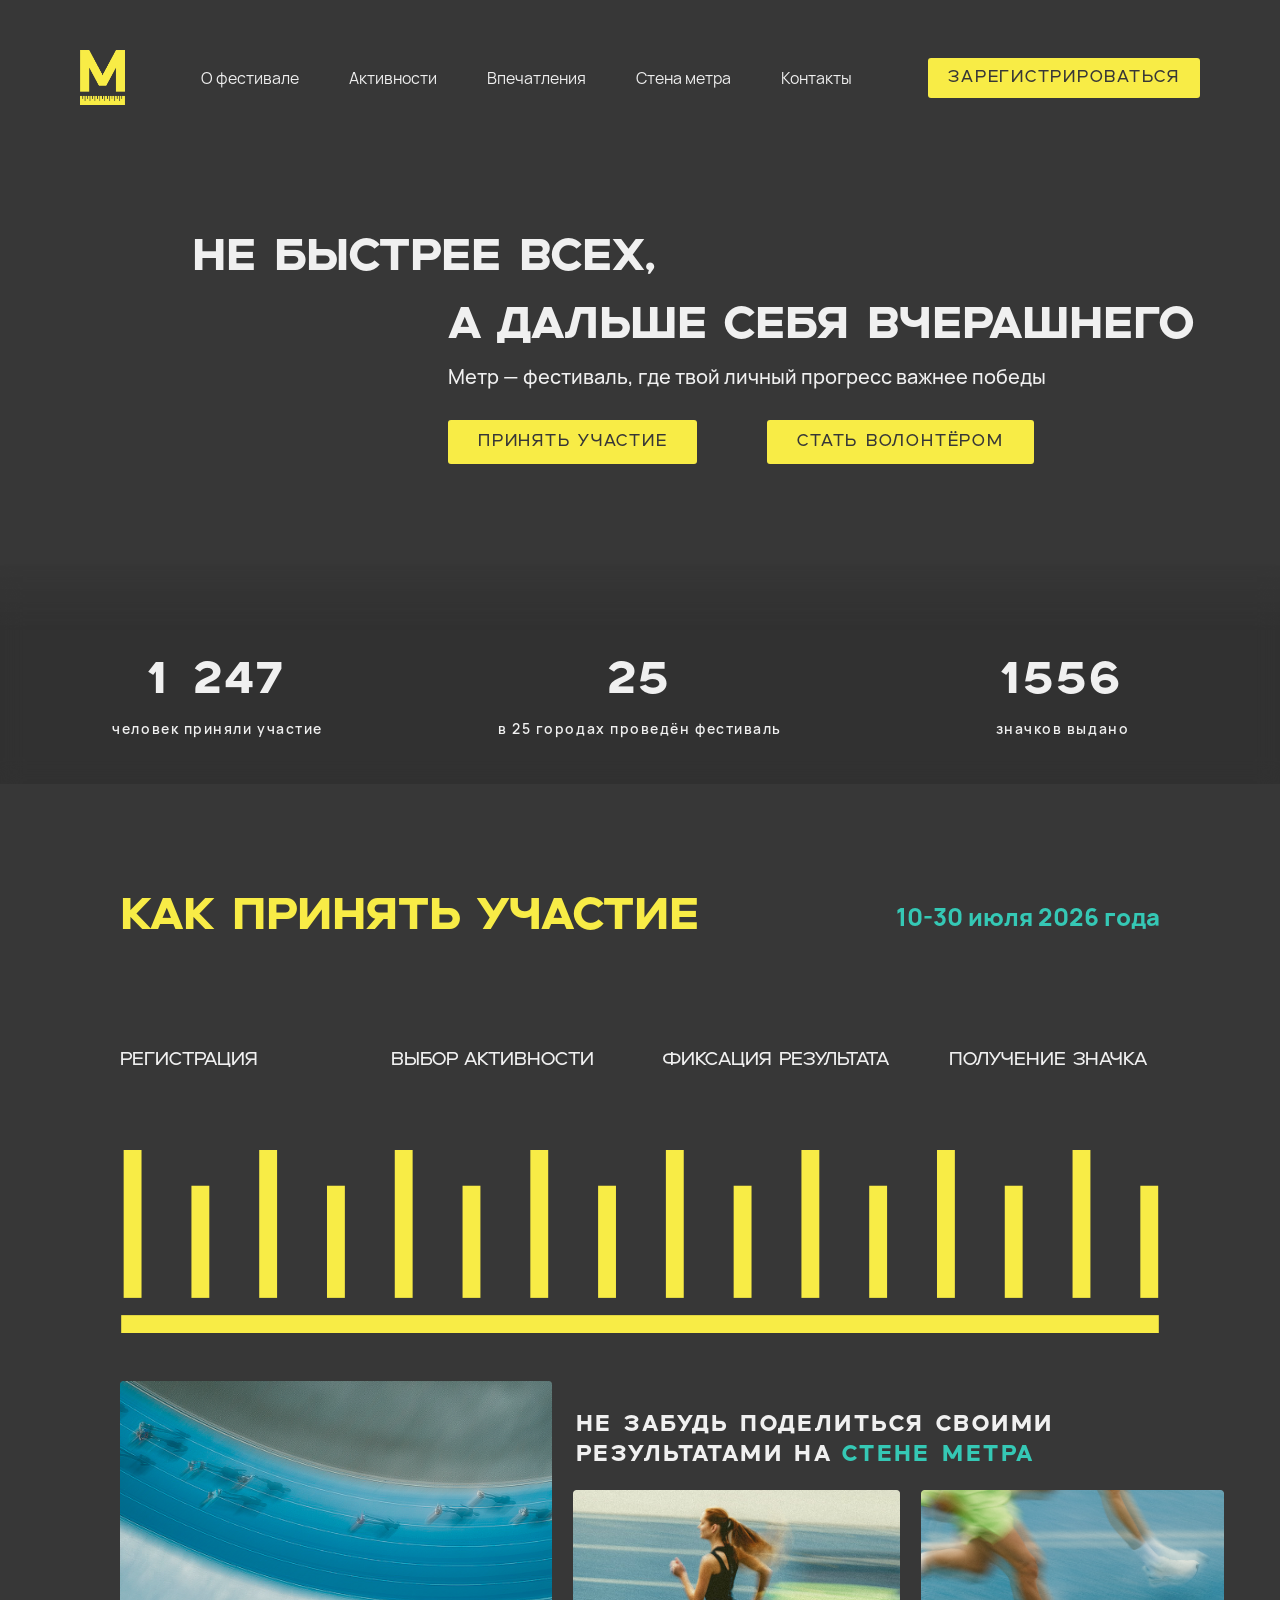
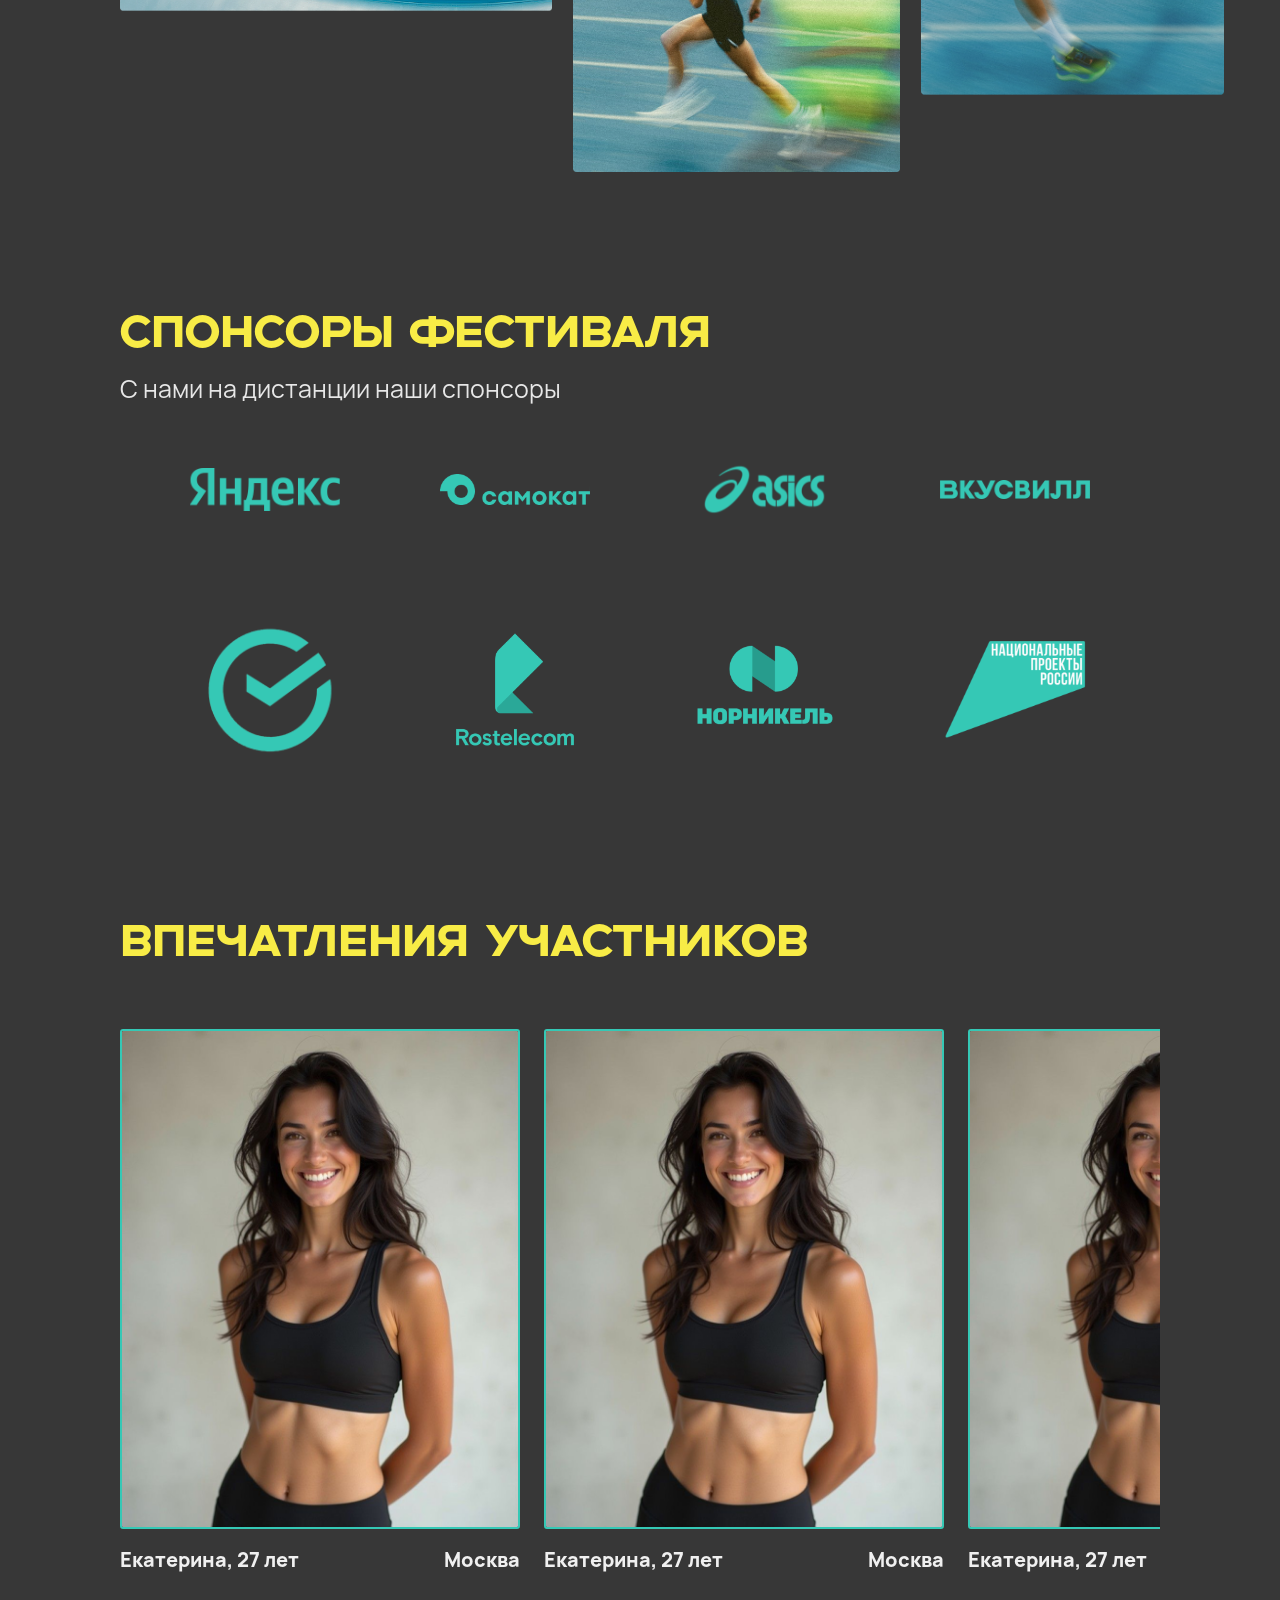
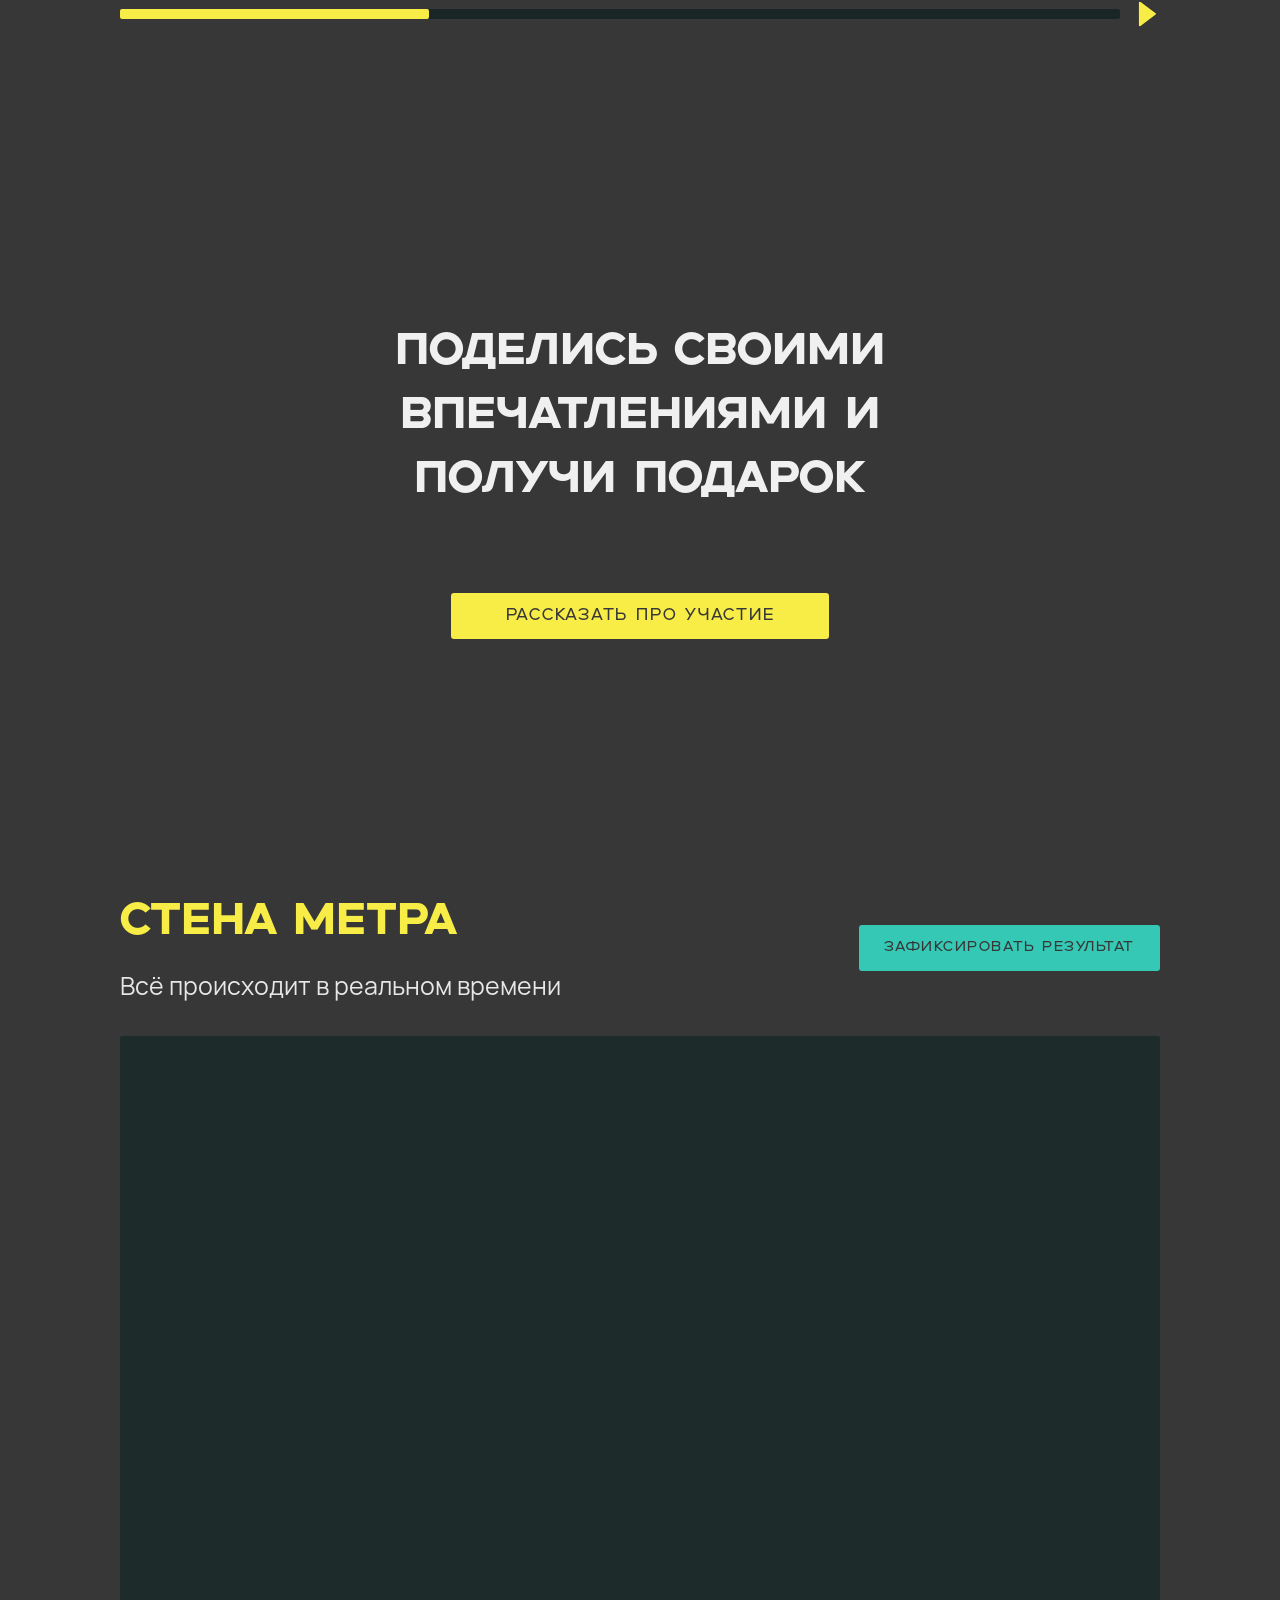
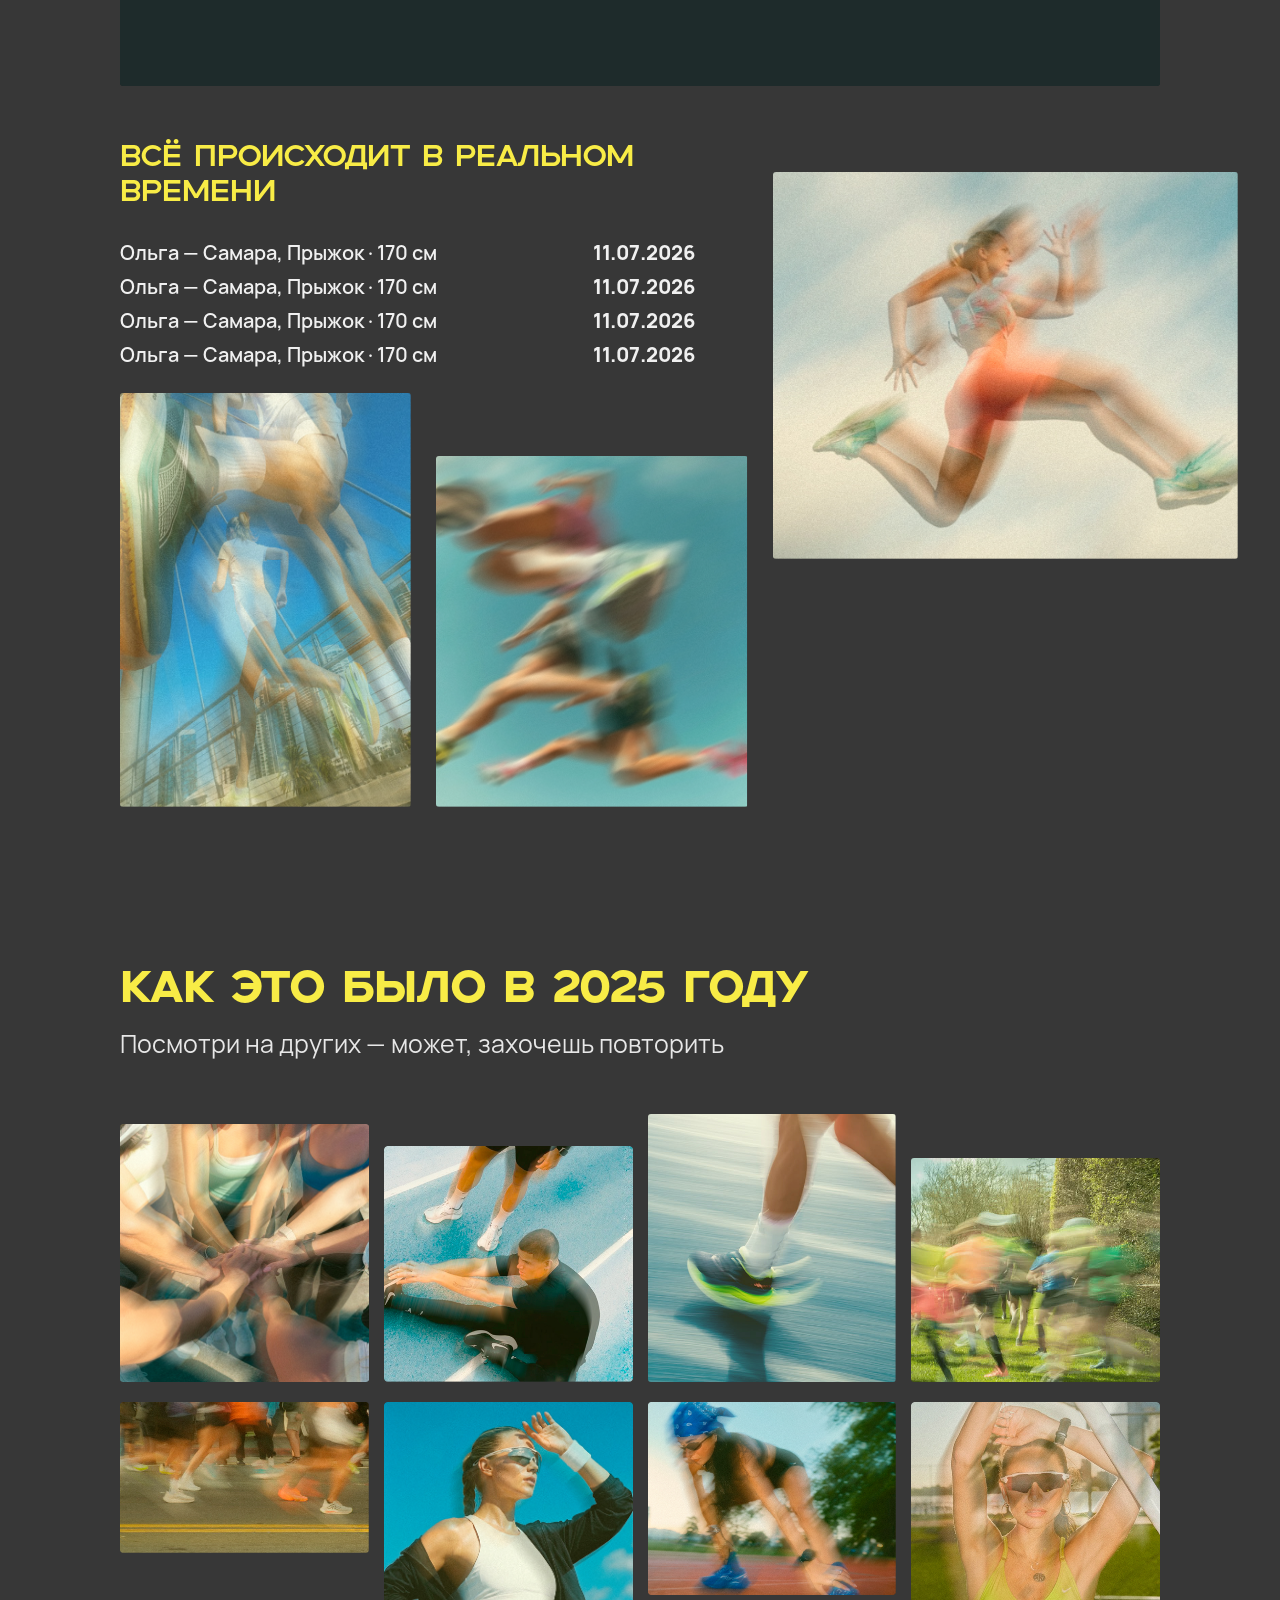
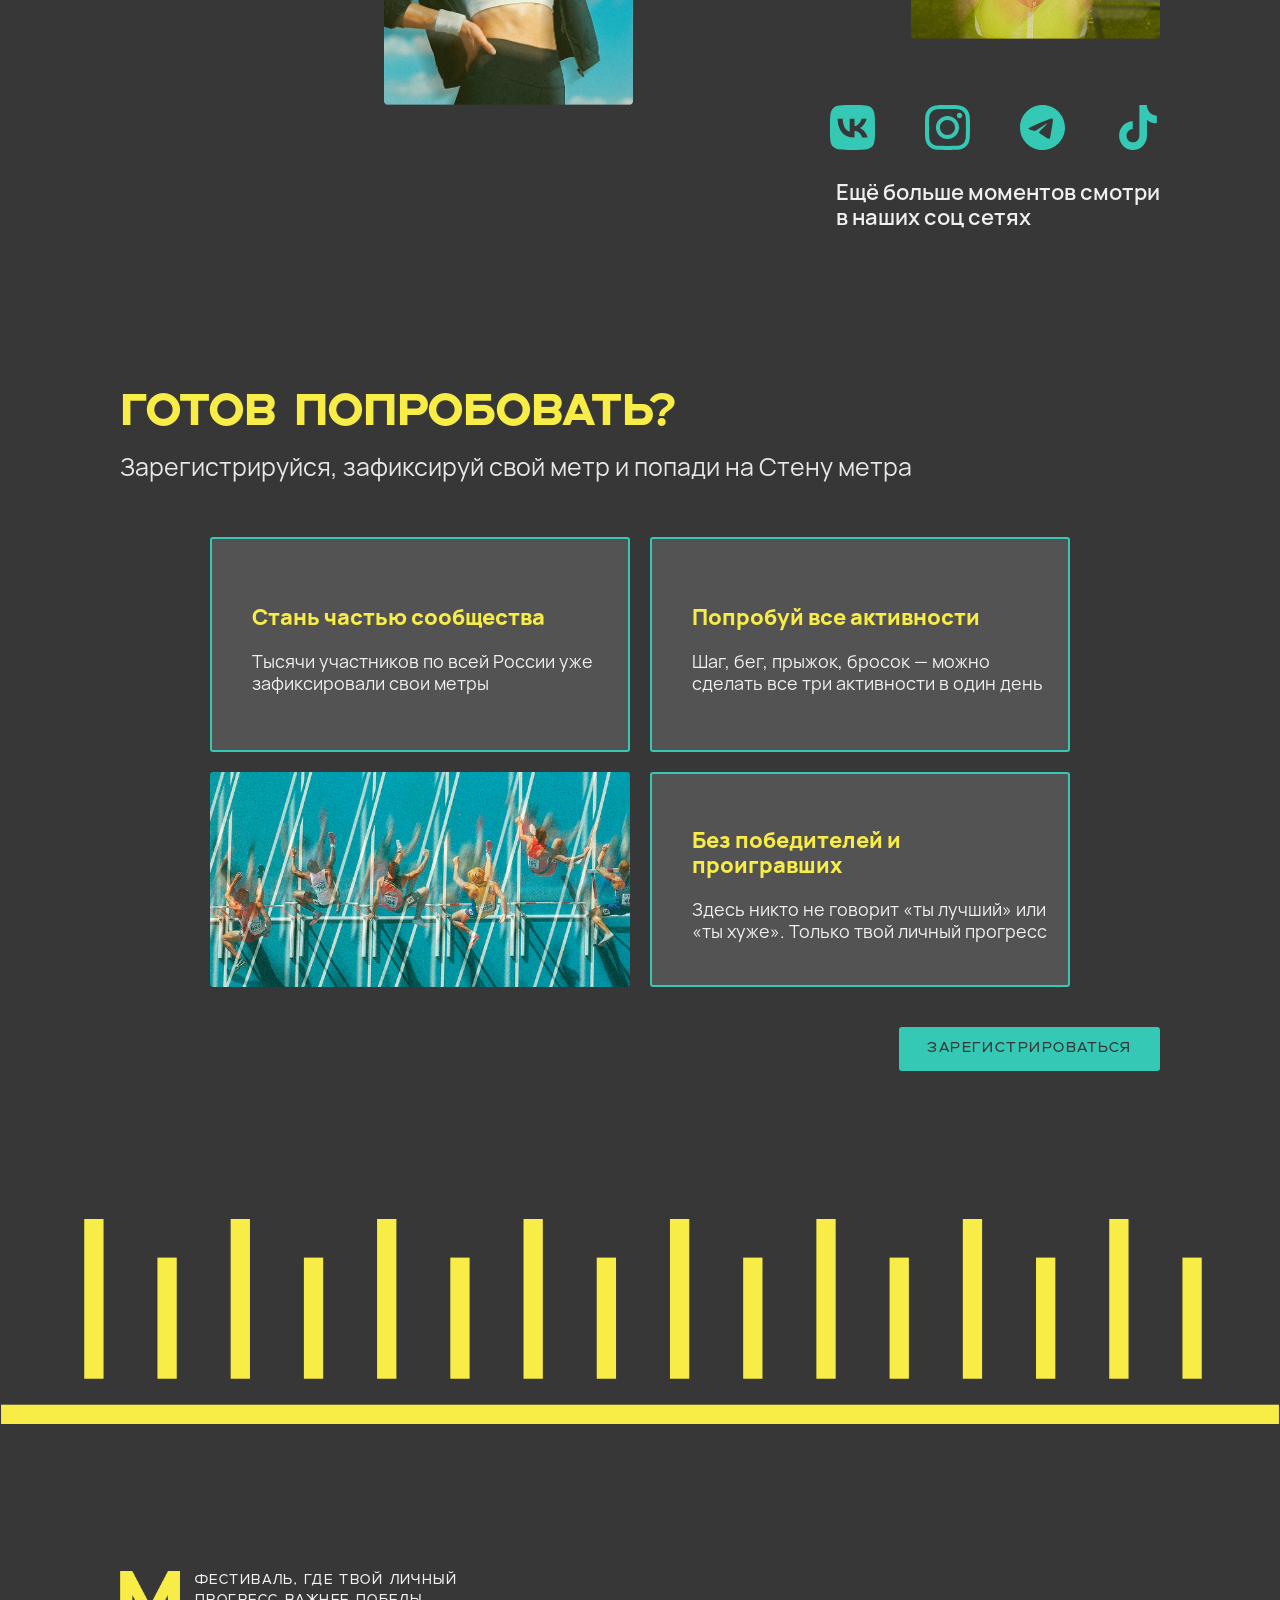
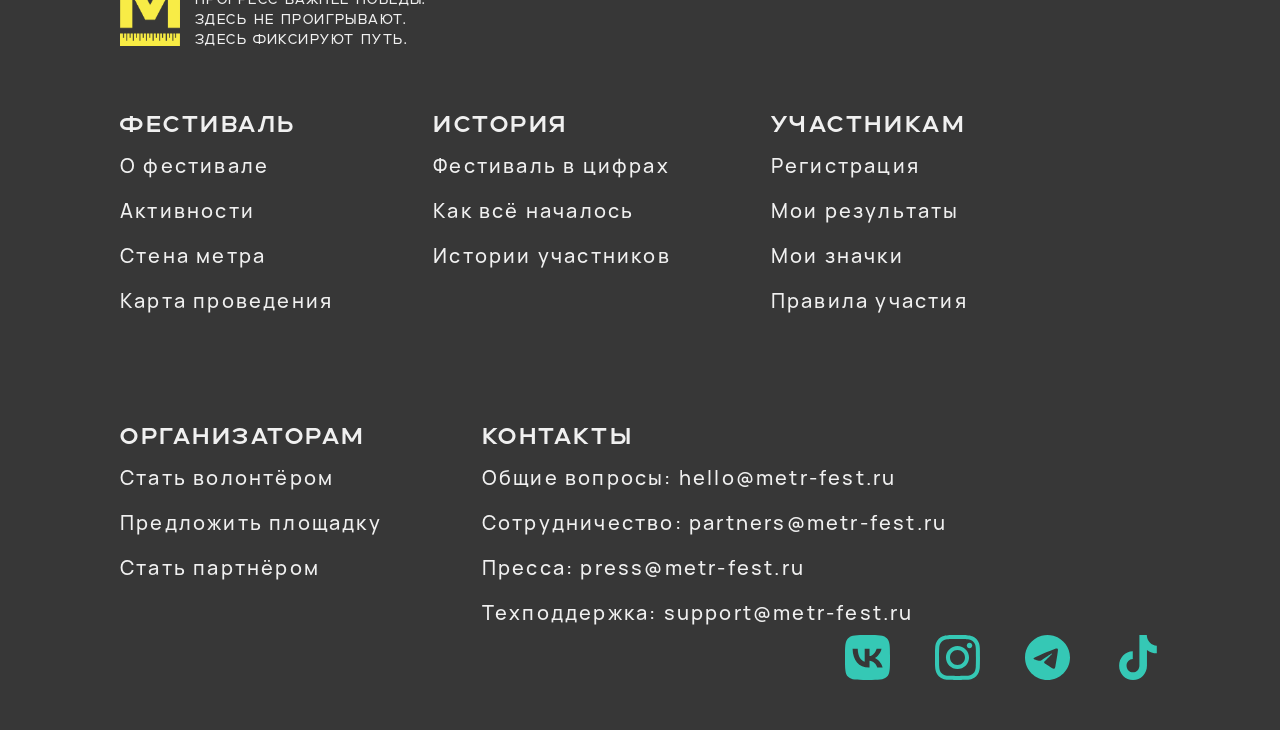
==== commit 211909e0: "footer_adaptive" ====
--- a/index.html
+++ b/index.html
@@ -535,6 +535,78 @@
 
       <button class="appealBtn"><span>ЗАРЕГИСТРИРОВАТЬСЯ</span></button>
     </section>
+    <div class="rule"></div>
+    <footer class="footer">
+      <div class="footer--logo">
+        <img src="/assets/gallery/icon/logo.png" />
+        <p>
+          Фестиваль, где твой личный <br />
+          прогресс важнее победы. <br />
+          Здесь не проигрывают. <br />
+          Здесь фиксируют путь.
+        </p>
+      </div>
+
+      <div class="footer__group">
+        <div class="footer__column">
+          <h4 class="footer__title">Фестиваль</h4>
+          <ul class="footer__list">
+            <li><a href="#">О фестивале</a></li>
+            <li><a href="#">Активности</a></li>
+            <li><a href="#">Стена метра</a></li>
+            <li><a href="#">Карта проведения</a></li>
+          </ul>
+        </div>
+
+        <!-- Колонка 2: История -->
+        <div class="footer__column">
+          <h4 class="footer__title">История</h4>
+          <ul class="footer__list">
+            <li><a href="#">Фестиваль в цифрах</a></li>
+            <li><a href="#">Как всё началось</a></li>
+            <li><a href="#">Истории участников</a></li>
+          </ul>
+        </div>
+
+        <!-- Колонка 3: Участникам -->
+        <div class="footer__column">
+          <h4 class="footer__title">Участникам</h4>
+          <ul class="footer__list">
+            <li><a href="#">Регистрация</a></li>
+            <li><a href="#">Мои результаты</a></li>
+            <li><a href="#">Мои значки</a></li>
+            <li><a href="#">Правила участия</a></li>
+          </ul>
+        </div>
+
+        <!-- Колонка 4: Организаторам -->
+        <div class="footer__column">
+          <h4 class="footer__title">Организаторам</h4>
+          <ul class="footer__list">
+            <li><a href="#">Стать волонтёром</a></li>
+            <li><a href="#">Предложить площадку</a></li>
+            <li><a href="#">Стать партнёром</a></li>
+          </ul>
+        </div>
+
+        <div class="footer__column">
+          <h4 class="footer__title">Контакты</h4>
+          <ul class="footer__list">
+            <li><a href="#">Общие вопросы: hello@metr-fest.ru</a></li>
+            <li><a href="#">Сотрудничество: partners@metr-fest.ru</a></li>
+            <li><a href="#">Пресса: press@metr-fest.ru</a></li>
+            <li><a href="#">Техподдержка: support@metr-fest.ru</a></li>
+          </ul>
+        </div>
+      </div>
+
+      <div class="footer__socialMedia">
+        <img src="/assets/gallery/icon/vk.svg" alt="VK" />
+        <img src="/assets/gallery/icon/instagramm.svg" alt="Instagram" />
+        <img src="/assets/gallery/icon/telegramm.svg" alt="Telegram" />
+        <img src="/assets/gallery/icon/tik tok.svg" alt="TikTok" />
+      </div>
+    </footer>
 
     <article class="modalAdd">
       <h3>ДОБАВИТЬ СВОЙ МЕТР НА КАРТУ</h3>
--- a/style/style.css
+++ b/style/style.css
@@ -496,6 +496,13 @@
   margin-left: auto;
   display: block;
   margin-top: 40px;
+}
+@media (min-width: 800px) and (max-width: 1199px) {
+  .appealBtn {
+    width: 400px;
+    margin-left: auto;
+    margin-right: auto;
+  }
 }
 @media (min-width: 500px) and (max-width: 799px) {
   .appealBtn {
@@ -2950,4 +2957,153 @@
   .appeal--cards-photo {
     width: 303px;
   }
+}
+
+.footer {
+  margin-left: 120px;
+  margin-bottom: 50px;
+}
+@media (min-width: 800px) and (max-width: 1199px) {
+  .footer {
+    margin-left: 50px;
+  }
+}
+@media (min-width: 500px) and (max-width: 799px) {
+  .footer {
+    margin-left: 50px;
+  }
+}
+@media (min-width: 250px) and (max-width: 499px) {
+  .footer {
+    margin-left: 20px;
+  }
+}
+.footer--logo {
+  display: flex;
+  gap: 15px;
+}
+.footer--logo img {
+  width: 60px;
+  height: 75px;
+}
+.footer--logo p {
+  font-family: "UNCAGE";
+  font-style: normal;
+  font-weight: 400;
+  font-size: 13px;
+  line-height: 20px;
+  letter-spacing: 0.11em;
+  color: #f0f0f0;
+}
+.footer__group {
+  display: flex;
+  flex-wrap: wrap;
+  gap: 100px;
+  margin-top: 60px;
+}
+@media (min-width: 250px) and (max-width: 499px) {
+  .footer__group {
+    gap: 50px;
+  }
+}
+.footer__title {
+  font-family: "UNCAGE";
+  font-style: normal;
+  font-weight: 500;
+  font-size: 23px;
+  line-height: 32px;
+  /* identical to box height */
+  letter-spacing: 0.11em;
+  color: #f0f0f0;
+}
+.footer__list {
+  font-family: "Manrope";
+  font-style: normal;
+  font-weight: 500;
+  font-size: 20px;
+  line-height: 45px;
+  /* or 208% */
+  letter-spacing: 0.11em;
+  color: #f0f0f0;
+  word-wrap: break-word;
+  white-space: normal;
+}
+@media (min-width: 250px) and (max-width: 499px) {
+  .footer__list {
+    font-size: 17px;
+  }
+}
+.footer__socialMedia {
+  display: flex;
+  width: 100%;
+  justify-content: flex-end;
+  align-items: flex-end;
+  padding-right: 120px;
+  gap: 45px;
+}
+@media (min-width: 1525px) and (max-width: 2000px) {
+  .footer__socialMedia {
+    margin-top: 100px;
+  }
+}
+@media (min-width: 800px) and (max-width: 1199px) {
+  .footer__socialMedia {
+    margin-top: 100px;
+  }
+}
+@media (min-width: 500px) and (max-width: 799px) {
+  .footer__socialMedia {
+    margin-top: 100px;
+    justify-content: flex-start;
+    align-items: flex-start;
+  }
+}
+@media (min-width: 250px) and (max-width: 499px) {
+  .footer__socialMedia {
+    margin-top: 100px;
+    justify-content: space-around;
+    align-items: center;
+    padding-right: 0;
+  }
+}
+.footer__socialMedia img {
+  width: 45px;
+  height: 45px;
+}
+
+.rule {
+  padding-top: 500px;
+  background-image: url(/assets/gallery/background/rule_footer.svg);
+  background-size: contain;
+  background-position: center;
+  background-repeat: no-repeat;
+  max-width: 1600px;
+  min-height: 50px;
+  margin: 0 auto;
+}
+@media (min-width: 1525px) and (max-width: 2000px) {
+  .rule {
+    max-width: 2000px;
+  }
+}
+@media (min-width: 800px) and (max-width: 1199px) {
+  .rule {
+    background-image: url(/assets/gallery/background/rule_footer.svg);
+    max-width: 1200px;
+    padding-top: 300px;
+  }
+}
+@media (min-width: 500px) and (max-width: 799px) {
+  .rule {
+    background-image: url(/assets/gallery/background/rule_footer_tablet.svg);
+    max-width: 1200px;
+    padding-top: 400px;
+  }
+}
+@media (min-width: 250px) and (max-width: 499px) {
+  .rule {
+    background-image: url(/assets/gallery/background/rule_footer_mobile.svg);
+    max-width: 500px;
+    padding-top: 300px;
+  }
 }/*# sourceMappingURL=style.css.map */
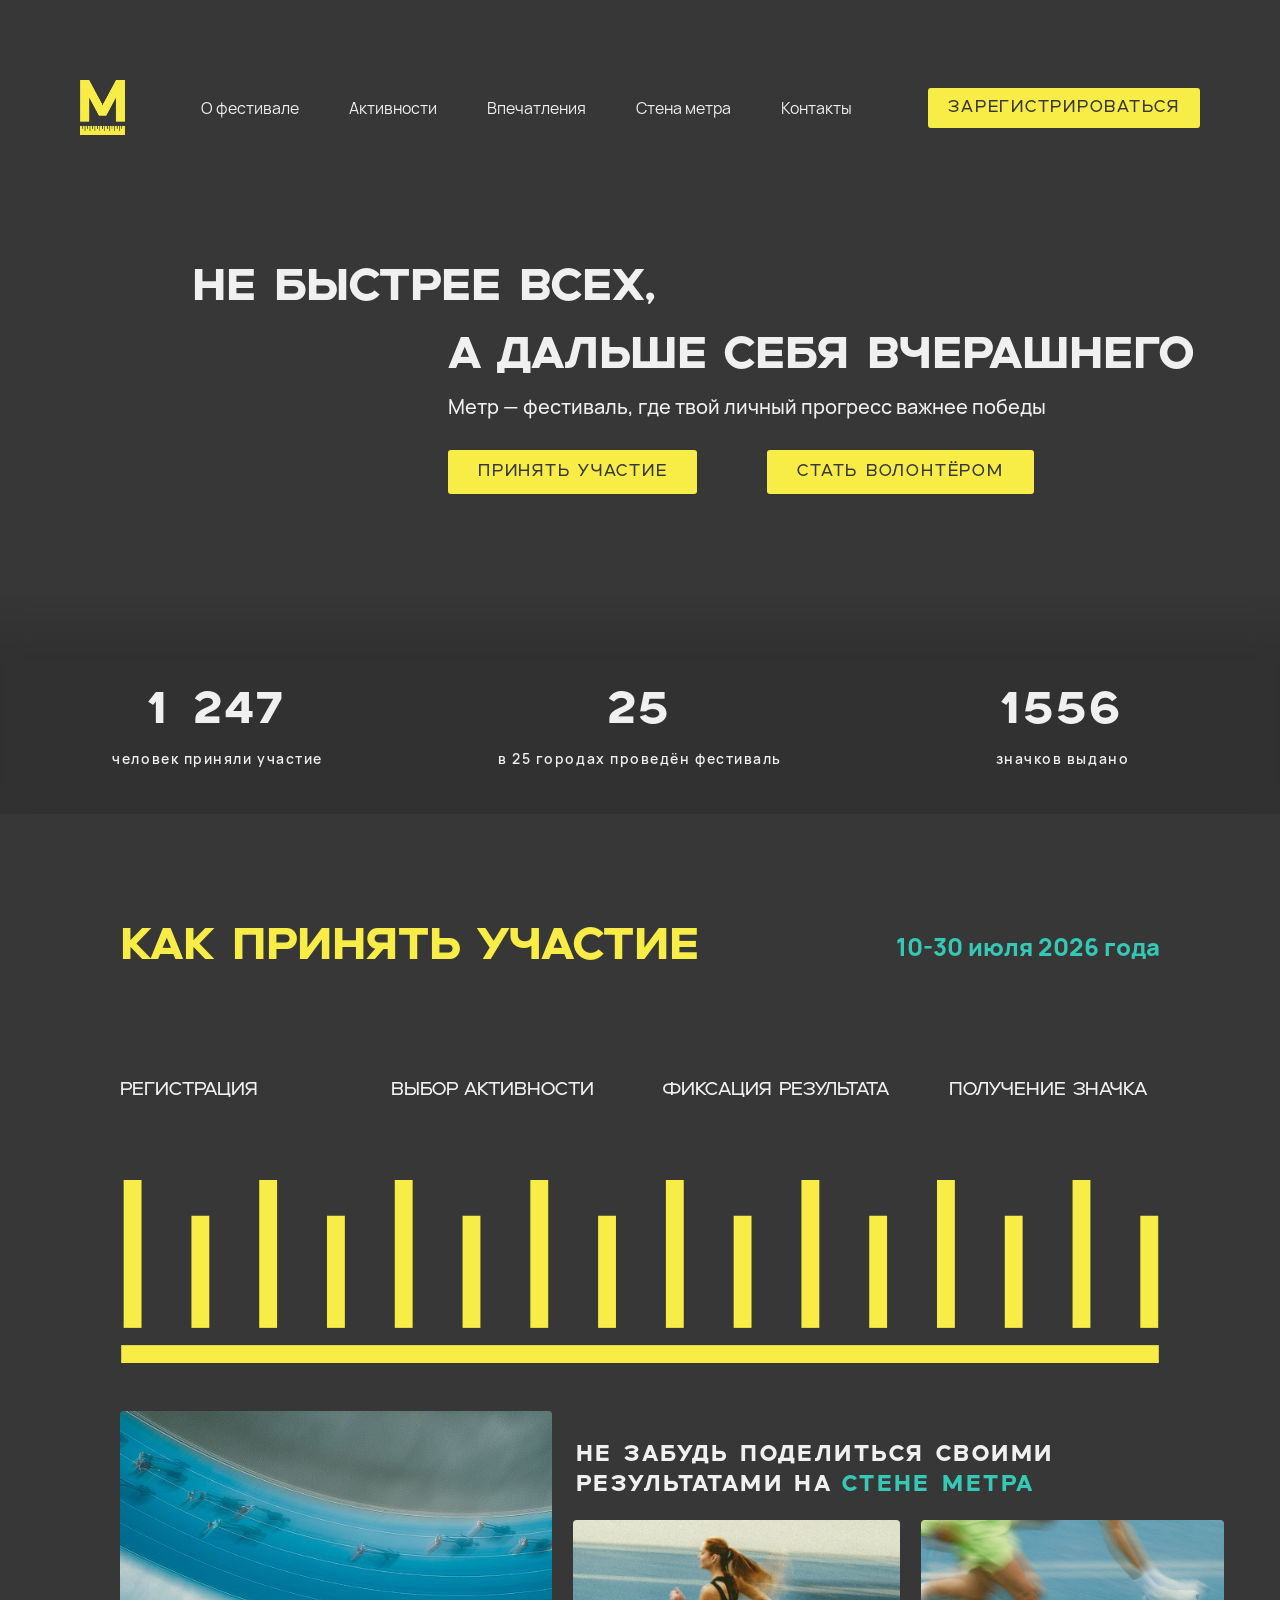
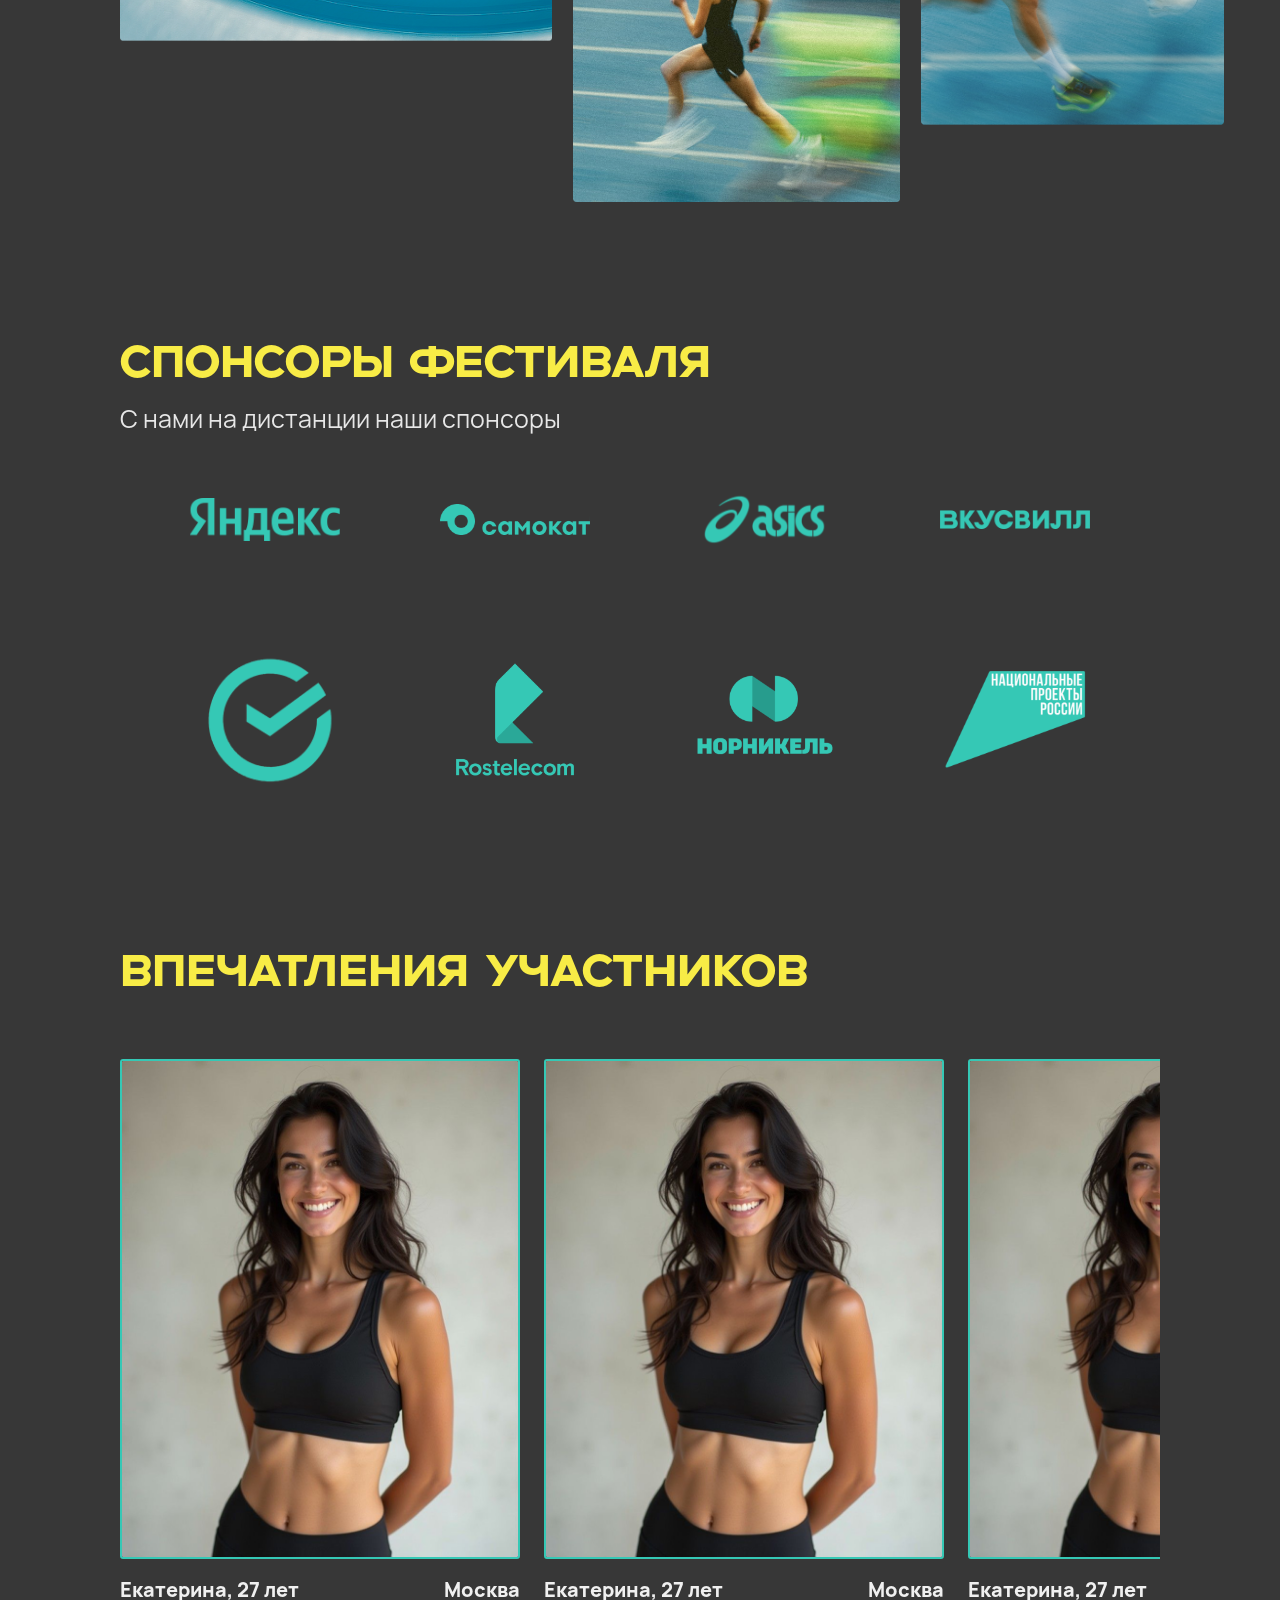
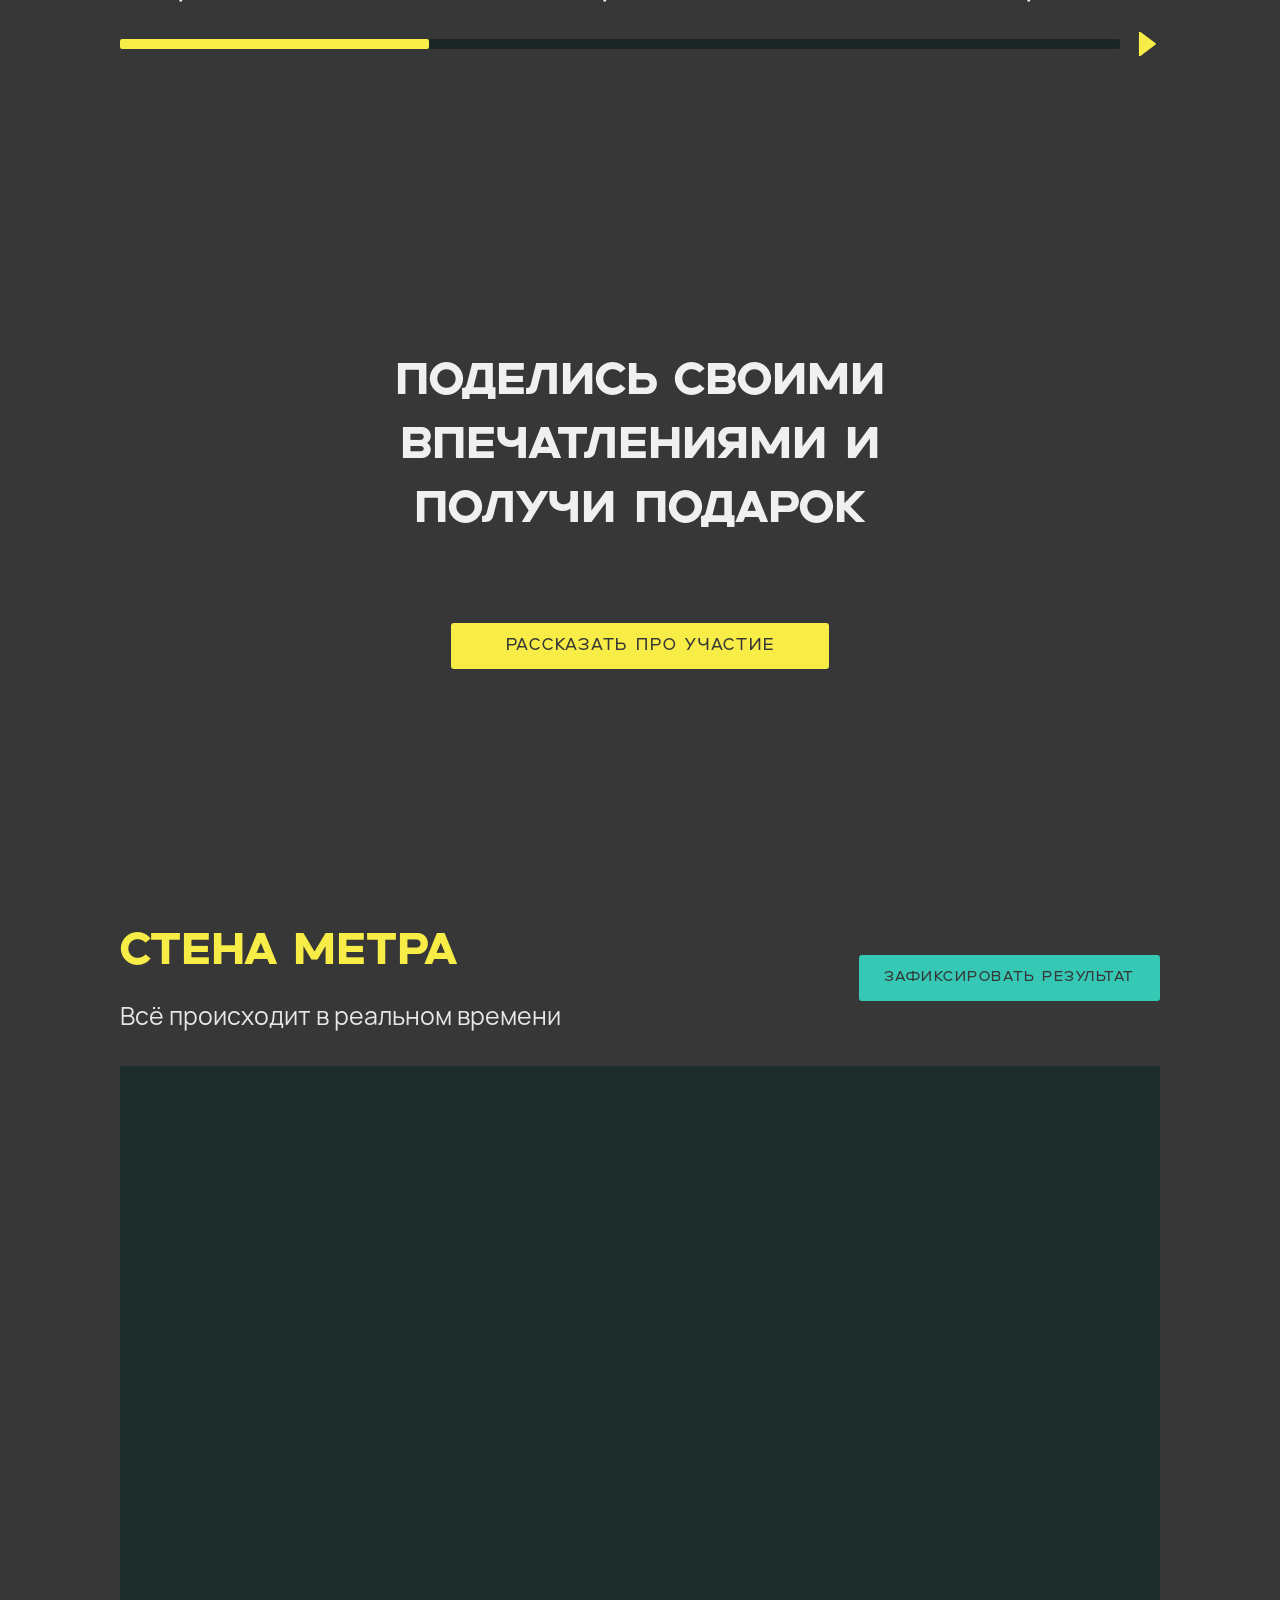
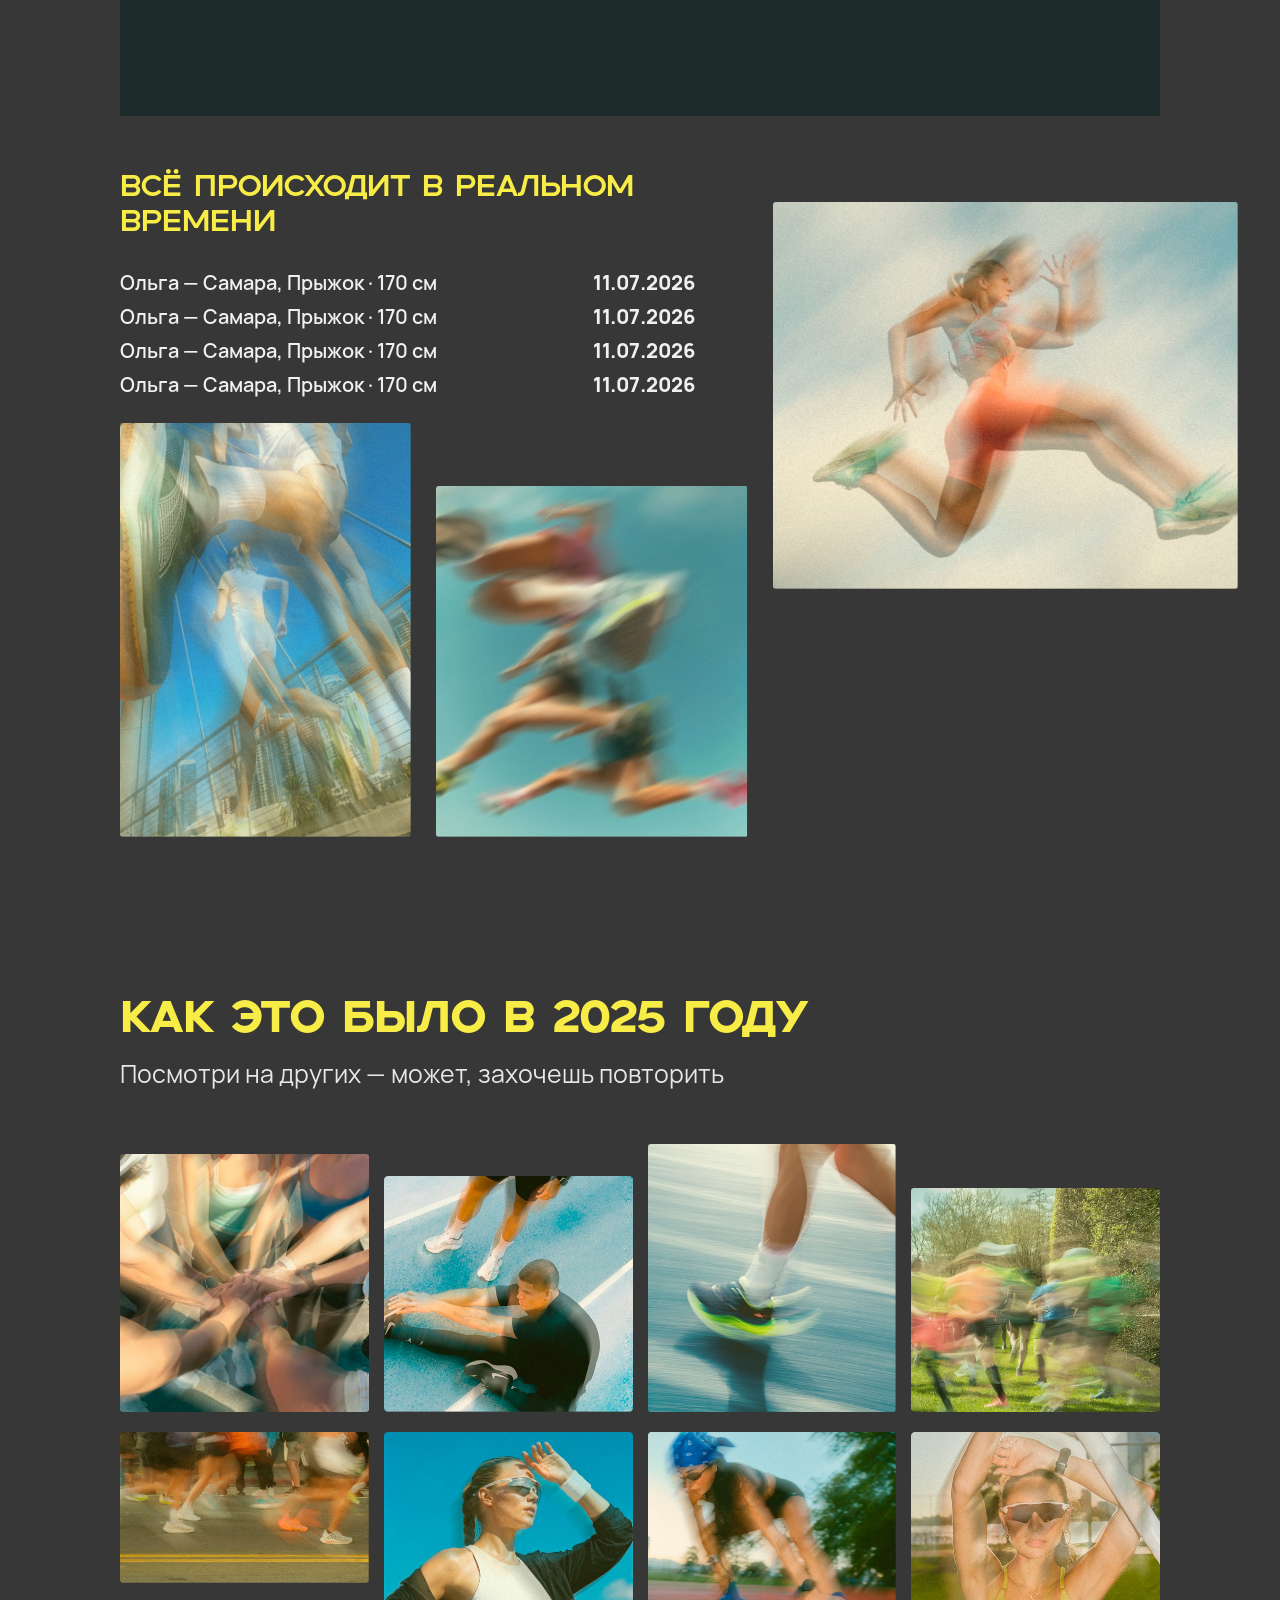
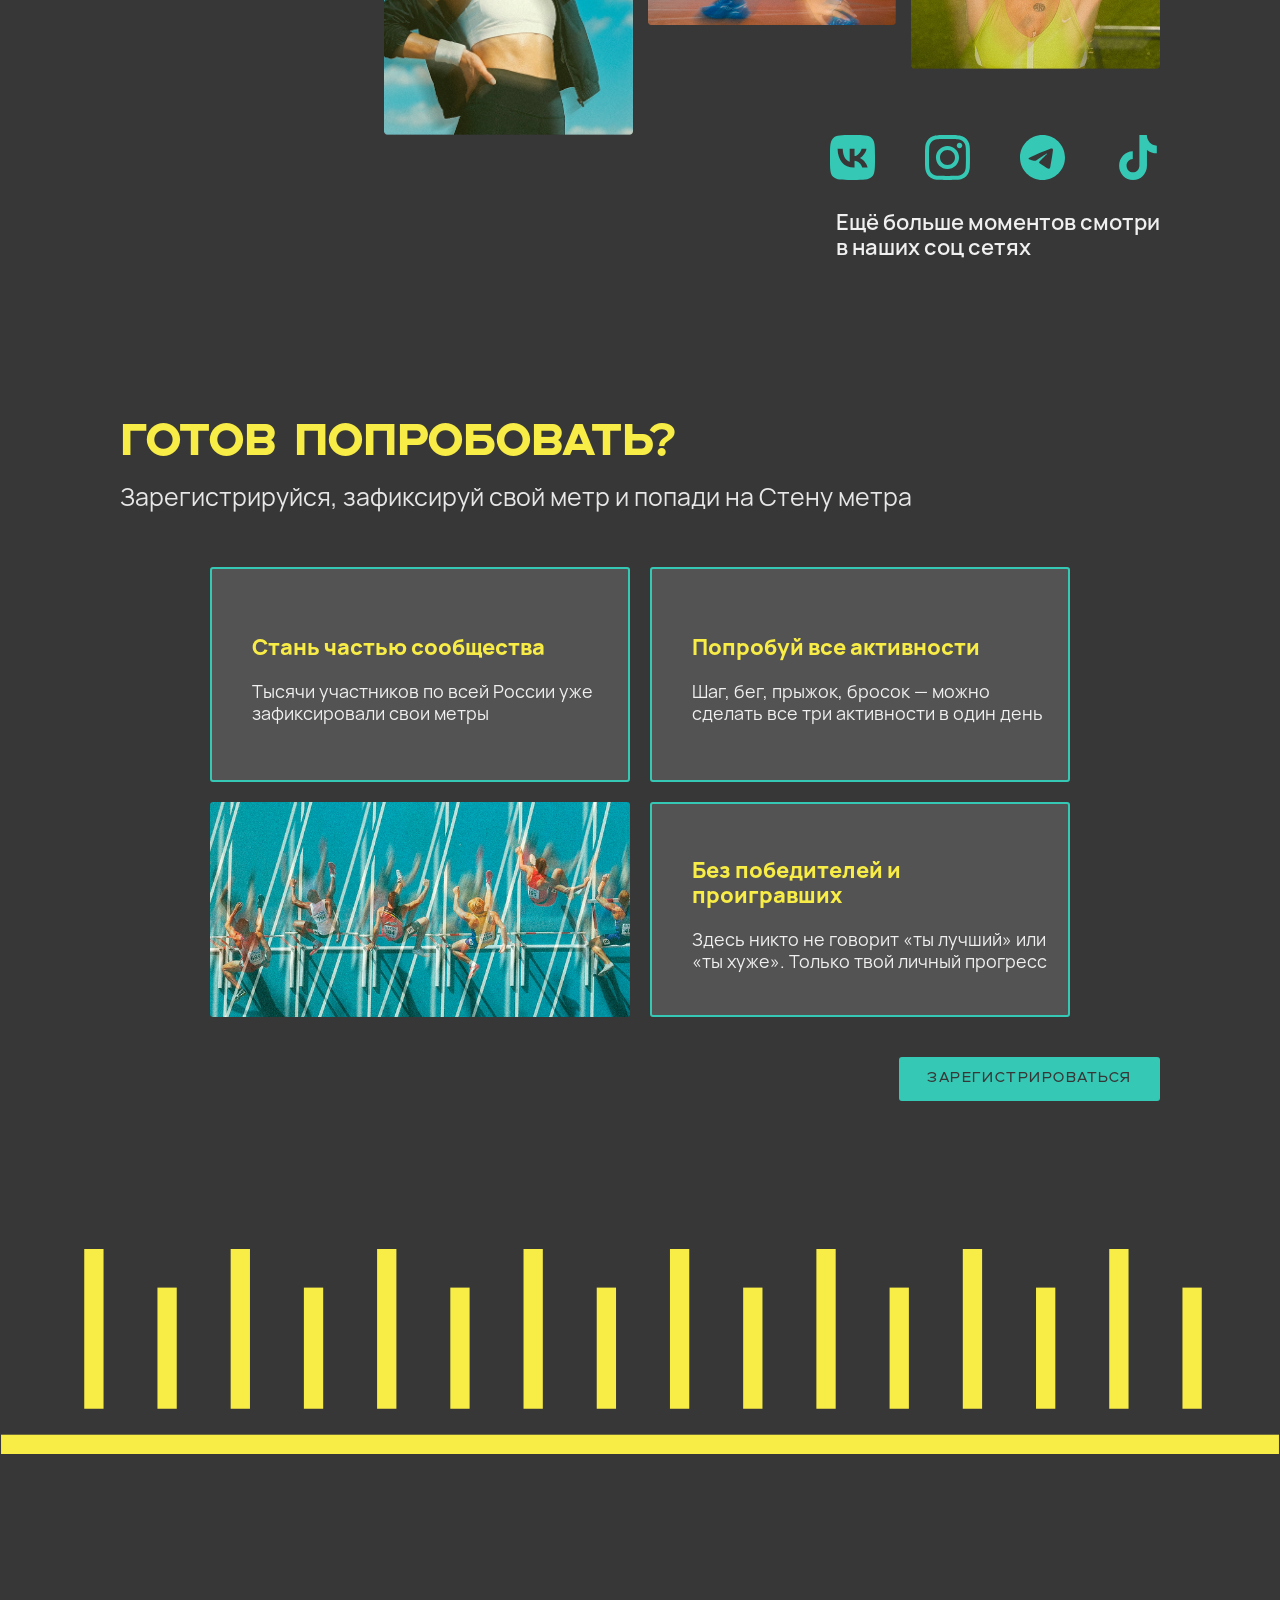
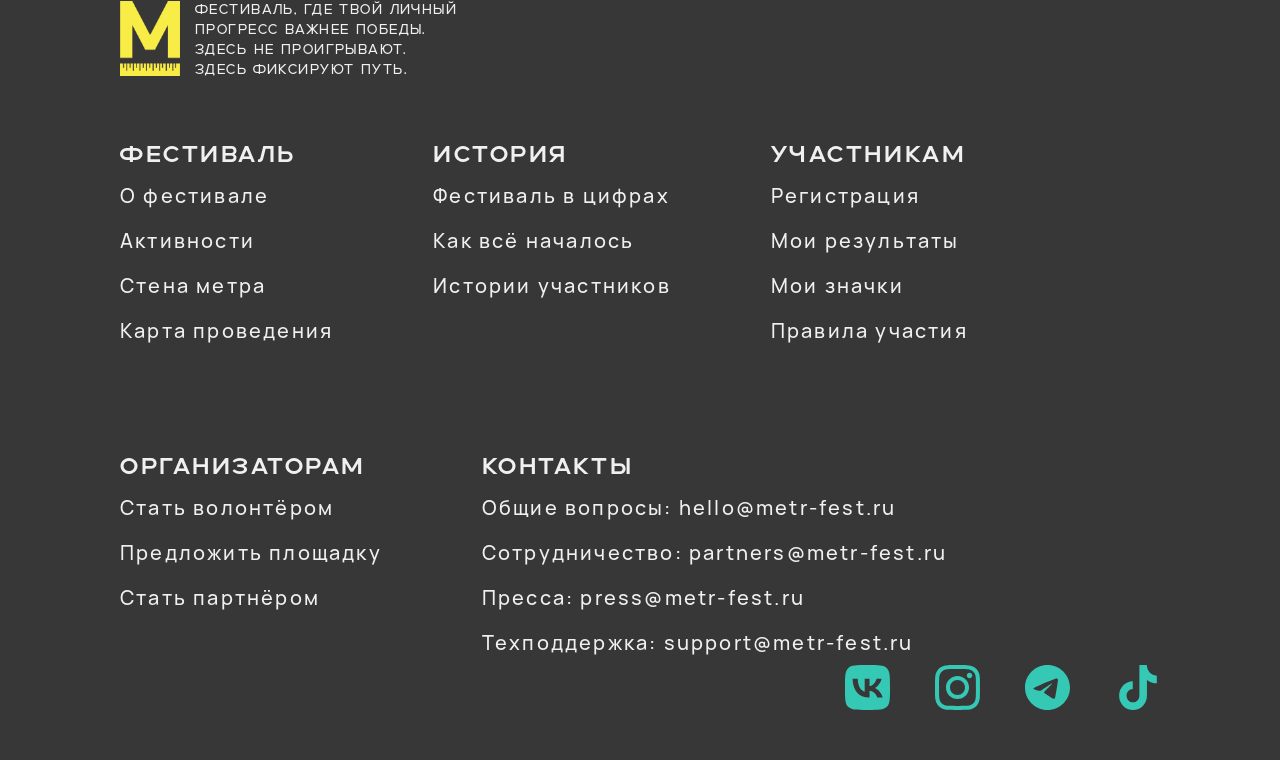
==== commit 02ce5627: "page_registration" ====
--- a/index.html
+++ b/index.html
@@ -18,11 +18,11 @@
         <img class="header--logo" src="/assets/gallery/icon/logo.png" />
         <nav class="header--navigation">
           <ul class="header--navigation--list">
-            <li>О фестивале</li>
-            <li>Активности</li>
-            <li>Впечатления</li>
-            <li>Стена метра</li>
-            <li>Контакты</li>
+            <li><a>О фестивале</a></li>
+            <li><a>Активности</a></li>
+            <li><a>Впечатления</a></li>
+            <li><a>Стена метра</a></li>
+            <li><a>Контакты</a></li>
           </ul>
         </nav>
         <button class="btn-header">
--- a/style/style.css
+++ b/style/style.css
@@ -295,6 +295,23 @@
   }
 }
 
+.btn-headerReg {
+  background-color: #f8ec46;
+  border-radius: 3px;
+  padding: 10px 22px;
+}
+.btn-headerReg span {
+  font-family: "UNCAGE";
+  font-weight: 400;
+  font-size: 3px;
+  line-height: 20px;
+  letter-spacing: 0.11em;
+  color: #373737;
+}
+.btn-headerReg:hover {
+  background: rgb(246.140625, 230.953125, 20.859375);
+}
+
 .promoblock-btn {
   background-color: #f8ec46;
   border-radius: 3px;
@@ -516,6 +533,32 @@
     margin-left: auto;
     margin-right: auto;
     width: 95%;
+  }
+}
+
+.btnReg {
+  background-color: #f8ec46;
+  border-radius: 3px;
+  padding: 12px 10px;
+}
+.btnReg span {
+  font-family: "UNCAGE";
+  font-weight: 400;
+  font-size: 15px;
+  line-height: 20px;
+  letter-spacing: 0.11em;
+  color: #373737;
+}
+.btnReg:hover {
+  background: rgb(246.140625, 230.953125, 20.859375);
+}
+.btnReg {
+  width: 415px;
+  margin-top: 40px;
+}
+@media (min-width: 250px) and (max-width: 499px) {
+  .btnReg {
+    width: 330px;
   }
 }
 
@@ -802,6 +845,101 @@
   overflow: hidden;
 }
 
+.reg--container--form-group input {
+  box-sizing: border-box;
+  width: 550px;
+  height: 50px;
+  background: rgba(243, 243, 243, 0.3);
+  border-bottom: 3px solid #35c8b5;
+  border-radius: 5px;
+  padding-left: 10px;
+}
+.reg--container--form-group input::-moz-placeholder {
+  color: rgb(185, 185, 185);
+}
+.reg--container--form-group input::placeholder {
+  color: rgb(185, 185, 185);
+}
+.reg--container--form-group input {
+  color: #f0f0f0; /* Цвет вводимого текста */
+  font-size: 18px; /* Размер текста */
+  font-family: "Manrope", sans-serif; /* Шрифт */
+}
+@media (min-width: 1200px) and (max-width: 1524px) {
+  .reg--container--form-group input {
+    width: 450px;
+  }
+}
+@media (min-width: 500px) and (max-width: 799px) {
+  .reg--container--form-group input {
+    width: 400px;
+  }
+}
+@media (min-width: 250px) and (max-width: 499px) {
+  .reg--container--form-group input {
+    width: 330px;
+  }
+}
+.reg--container--form-group label {
+  font-family: "Manrope";
+  font-style: normal;
+  font-weight: 600;
+  font-size: 15px;
+  line-height: 27px;
+  letter-spacing: 0.05em;
+  color: #f0f0f0;
+}
+
+.groupPassword {
+  display: flex;
+  flex-direction: column;
+}
+.groupPassword input {
+  box-sizing: border-box;
+  width: 270px;
+  height: 50px;
+  background: rgba(243, 243, 243, 0.3);
+  border-bottom: 3px solid #35c8b5;
+  border-radius: 5px;
+  padding-left: 10px;
+}
+.groupPassword input::-moz-placeholder {
+  color: rgb(185, 185, 185);
+}
+.groupPassword input::placeholder {
+  color: rgb(185, 185, 185);
+}
+.groupPassword input {
+  color: #f0f0f0; /* Цвет вводимого текста */
+  font-size: 18px; /* Размер текста */
+  font-family: "Manrope", sans-serif; /* Шрифт */
+}
+@media (min-width: 1200px) and (max-width: 1524px) {
+  .groupPassword input {
+    width: 100%;
+  }
+}
+@media (min-width: 500px) and (max-width: 799px) {
+  .groupPassword input {
+    flex-direction: column;
+    width: 400px;
+  }
+}
+@media (min-width: 250px) and (max-width: 499px) {
+  .groupPassword input {
+    width: 330px;
+  }
+}
+.groupPassword label {
+  font-family: "Manrope";
+  font-style: normal;
+  font-weight: 600;
+  font-size: 15px;
+  line-height: 27px;
+  letter-spacing: 0.05em;
+  color: #f0f0f0;
+}
+
 .appeal--cards-card {
   width: 303px;
   height: 215px;
@@ -1065,6 +1203,118 @@
   }
 }
 
+.footer {
+  margin-left: 120px;
+  margin-bottom: 50px;
+}
+@media (min-width: 800px) and (max-width: 1199px) {
+  .footer {
+    margin-left: 50px;
+  }
+}
+@media (min-width: 500px) and (max-width: 799px) {
+  .footer {
+    margin-left: 50px;
+  }
+}
+@media (min-width: 250px) and (max-width: 499px) {
+  .footer {
+    margin-left: 20px;
+  }
+}
+.footer--logo {
+  display: flex;
+  gap: 15px;
+}
+.footer--logo img {
+  width: 60px;
+  height: 75px;
+}
+.footer--logo p {
+  font-family: "UNCAGE";
+  font-style: normal;
+  font-weight: 400;
+  font-size: 13px;
+  line-height: 20px;
+  letter-spacing: 0.11em;
+  color: #f0f0f0;
+}
+.footer__group {
+  display: flex;
+  flex-wrap: wrap;
+  gap: 100px;
+  margin-top: 60px;
+}
+@media (min-width: 250px) and (max-width: 499px) {
+  .footer__group {
+    gap: 50px;
+  }
+}
+.footer__title {
+  font-family: "UNCAGE";
+  font-style: normal;
+  font-weight: 500;
+  font-size: 23px;
+  line-height: 32px;
+  /* identical to box height */
+  letter-spacing: 0.11em;
+  color: #f0f0f0;
+}
+.footer__list {
+  font-family: "Manrope";
+  font-style: normal;
+  font-weight: 500;
+  font-size: 20px;
+  line-height: 45px;
+  /* or 208% */
+  letter-spacing: 0.11em;
+  color: #f0f0f0;
+  word-wrap: break-word;
+  white-space: normal;
+}
+@media (min-width: 250px) and (max-width: 499px) {
+  .footer__list {
+    font-size: 17px;
+  }
+}
+.footer__socialMedia {
+  display: flex;
+  width: 100%;
+  justify-content: flex-end;
+  align-items: flex-end;
+  padding-right: 120px;
+  gap: 45px;
+}
+@media (min-width: 1525px) and (max-width: 2000px) {
+  .footer__socialMedia {
+    margin-top: 100px;
+  }
+}
+@media (min-width: 800px) and (max-width: 1199px) {
+  .footer__socialMedia {
+    margin-top: 100px;
+  }
+}
+@media (min-width: 500px) and (max-width: 799px) {
+  .footer__socialMedia {
+    margin-top: 100px;
+    justify-content: flex-start;
+    align-items: flex-start;
+  }
+}
+@media (min-width: 250px) and (max-width: 499px) {
+  .footer__socialMedia {
+    margin-top: 100px;
+    justify-content: space-around;
+    align-items: center;
+    padding-right: 0;
+  }
+}
+.footer__socialMedia img {
+  width: 45px;
+  height: 45px;
+}
+
 /* СТРАНИЦЫ */
 body {
   background-color: #373737;
@@ -2959,118 +3209,6 @@
   }
 }
 
-.footer {
-  margin-left: 120px;
-  margin-bottom: 50px;
-}
-@media (min-width: 800px) and (max-width: 1199px) {
-  .footer {
-    margin-left: 50px;
-  }
-}
-@media (min-width: 500px) and (max-width: 799px) {
-  .footer {
-    margin-left: 50px;
-  }
-}
-@media (min-width: 250px) and (max-width: 499px) {
-  .footer {
-    margin-left: 20px;
-  }
-}
-.footer--logo {
-  display: flex;
-  gap: 15px;
-}
-.footer--logo img {
-  width: 60px;
-  height: 75px;
-}
-.footer--logo p {
-  font-family: "UNCAGE";
-  font-style: normal;
-  font-weight: 400;
-  font-size: 13px;
-  line-height: 20px;
-  letter-spacing: 0.11em;
-  color: #f0f0f0;
-}
-.footer__group {
-  display: flex;
-  flex-wrap: wrap;
-  gap: 100px;
-  margin-top: 60px;
-}
-@media (min-width: 250px) and (max-width: 499px) {
-  .footer__group {
-    gap: 50px;
-  }
-}
-.footer__title {
-  font-family: "UNCAGE";
-  font-style: normal;
-  font-weight: 500;
-  font-size: 23px;
-  line-height: 32px;
-  /* identical to box height */
-  letter-spacing: 0.11em;
-  color: #f0f0f0;
-}
-.footer__list {
-  font-family: "Manrope";
-  font-style: normal;
-  font-weight: 500;
-  font-size: 20px;
-  line-height: 45px;
-  /* or 208% */
-  letter-spacing: 0.11em;
-  color: #f0f0f0;
-  word-wrap: break-word;
-  white-space: normal;
-}
-@media (min-width: 250px) and (max-width: 499px) {
-  .footer__list {
-    font-size: 17px;
-  }
-}
-.footer__socialMedia {
-  display: flex;
-  width: 100%;
-  justify-content: flex-end;
-  align-items: flex-end;
-  padding-right: 120px;
-  gap: 45px;
-}
-@media (min-width: 1525px) and (max-width: 2000px) {
-  .footer__socialMedia {
-    margin-top: 100px;
-  }
-}
-@media (min-width: 800px) and (max-width: 1199px) {
-  .footer__socialMedia {
-    margin-top: 100px;
-  }
-}
-@media (min-width: 500px) and (max-width: 799px) {
-  .footer__socialMedia {
-    margin-top: 100px;
-    justify-content: flex-start;
-    align-items: flex-start;
-  }
-}
-@media (min-width: 250px) and (max-width: 499px) {
-  .footer__socialMedia {
-    margin-top: 100px;
-    justify-content: space-around;
-    align-items: center;
-    padding-right: 0;
-  }
-}
-.footer__socialMedia img {
-  width: 45px;
-  height: 45px;
-}
-
 .rule {
   padding-top: 500px;
   background-image: url(/assets/gallery/background/rule_footer.svg);
@@ -3106,4 +3244,221 @@
     max-width: 500px;
     padding-top: 300px;
   }
+}
+
+body {
+  margin-top: 30px;
+}
+
+.reg {
+  margin-left: 120px;
+  margin-right: 120px;
+  padding-top: 100px;
+  display: flex;
+  justify-content: space-between;
+}
+@media (min-width: 800px) and (max-width: 1199px) {
+  .reg {
+    justify-content: center;
+  }
+}
+@media (min-width: 500px) and (max-width: 799px) {
+  .reg {
+    justify-content: center;
+  }
+}
+@media (min-width: 250px) and (max-width: 499px) {
+  .reg {
+    justify-content: center;
+  }
+}
+@media (min-width: 1200px) and (max-width: 1524px) {
+  .reg {
+    margin-left: 80px;
+    margin-right: 140px;
+  }
+}
+.reg--photo {
+  width: 50%;
+  height: 55%;
+}
+@media (min-width: 800px) and (max-width: 1199px) {
+  .reg--photo {
+    display: none;
+  }
+}
+@media (min-width: 500px) and (max-width: 799px) {
+  .reg--photo {
+    display: none;
+  }
+}
+@media (min-width: 250px) and (max-width: 499px) {
+  .reg--photo {
+    display: none;
+  }
+}
+.reg--photo img {
+  border-radius: 5px;
+}
+@media (min-width: 1200px) and (max-width: 1524px) {
+  .reg--photo img {
+    width: 1000px;
+    height: 600px;
+  }
+}
+@media (min-width: 800px) and (max-width: 1199px) {
+  .reg--photo img {
+    display: none;
+  }
+}
+.reg--container {
+  display: flex;
+  flex-direction: column;
+  justify-content: center;
+  align-items: center;
+}
+.reg--container h2 {
+  font-family: "UNCAGE";
+  color: #f8ec46;
+  font-size: 45px;
+}
+@media (min-width: 800px) and (max-width: 1199px) {
+  .reg--container h2 {
+    font-size: 42px;
+  }
+}
+@media (min-width: 500px) and (max-width: 799px) {
+  .reg--container h2 {
+    font-size: 30px;
+    line-height: 38px;
+  }
+}
+@media (min-width: 250px) and (max-width: 499px) {
+  .reg--container h2 {
+    font-size: 30px;
+  }
+}
+@media (min-width: 1200px) and (max-width: 1524px) {
+  .reg--container h2 {
+    font-size: 30px;
+  }
+}
+.reg--container--form {
+  display: flex;
+  flex-direction: column;
+  align-items: center;
+  justify-content: center;
+  gap: 20px;
+}
+.reg--container--form-group {
+  display: flex;
+  flex-direction: column;
+  justify-content: center;
+}
+.reg--container--form-checkBox {
+  display: flex;
+  align-items: center;
+  gap: 20px;
+}
+@media (min-width: 250px) and (max-width: 499px) {
+  .reg--container--form-checkBox {
+    display: flex;
+    margin-left: 40px;
+  }
+}
+.reg--container--form-checkBox input {
+  -moz-appearance: none;
+       appearance: none;
+  -webkit-appearance: none;
+  width: 25px;
+  height: 25px;
+  border: 2px solid #f8ec46;
+  border-radius: 4px;
+  cursor: pointer;
+  position: relative;
+}
+@media (min-width: 250px) and (max-width: 499px) {
+  .reg--container--form-checkBox input {
+    display: block;
+    width: 45px;
+    height: 30px;
+  }
+}
+.reg--container--form-checkBox input:checked::after {
+  content: "✓";
+  position: absolute;
+  top: 50%;
+  left: 50%;
+  transform: translate(-50%, -50%);
+  color: #f8ec46;
+  font-size: 20px;
+}
+.reg--container--form-checkBox label {
+  font-family: "Manrope";
+  font-style: normal;
+  font-weight: 600;
+  font-size: 15px;
+  line-height: 27px;
+  letter-spacing: 0.05em;
+  color: #f0f0f0;
+}
+@media (min-width: 500px) and (max-width: 799px) {
+  .reg--container--form-checkBox label {
+    line-height: 20px;
+  }
+}
+@media (min-width: 250px) and (max-width: 499px) {
+  .reg--container--form-checkBox label {
+    display: block;
+  }
+}
+.reg--container--form-socialMedia {
+  margin-top: 15px;
+}
+.reg--container--form-socialMedia p {
+  font-family: "Manrope";
+  font-style: normal;
+  font-weight: 600;
+  font-size: 16px;
+  line-height: 23px;
+  letter-spacing: 0.05em;
+  color: #f0f0f0;
+}
+.reg--container--form-socialMedia div {
+  display: flex;
+  gap: 50px;
+  justify-content: center;
+  align-items: center;
+  margin-top: 20px;
+}
+.reg--container--form-socialMedia div img {
+  width: 45px;
+  height: 45px;
+}
+.reg--container--formPassword {
+  display: flex;
+  flex-direction: row;
+  justify-content: space-between;
+  gap: 20px;
+  width: 100%;
+}
+@media (min-width: 500px) and (max-width: 799px) {
+  .reg--container--formPassword {
+    flex-direction: column;
+    width: auto;
+  }
+}
+@media (min-width: 250px) and (max-width: 499px) {
+  .reg--container--formPassword {
+    flex-direction: column;
+    width: auto;
+  }
+}
+
+.line {
+  width: 100%;
+  height: 20px;
+  margin-top: 100px;
+  margin-bottom: 100px;
+  background: #f8ec46;
 }/*# sourceMappingURL=style.css.map */
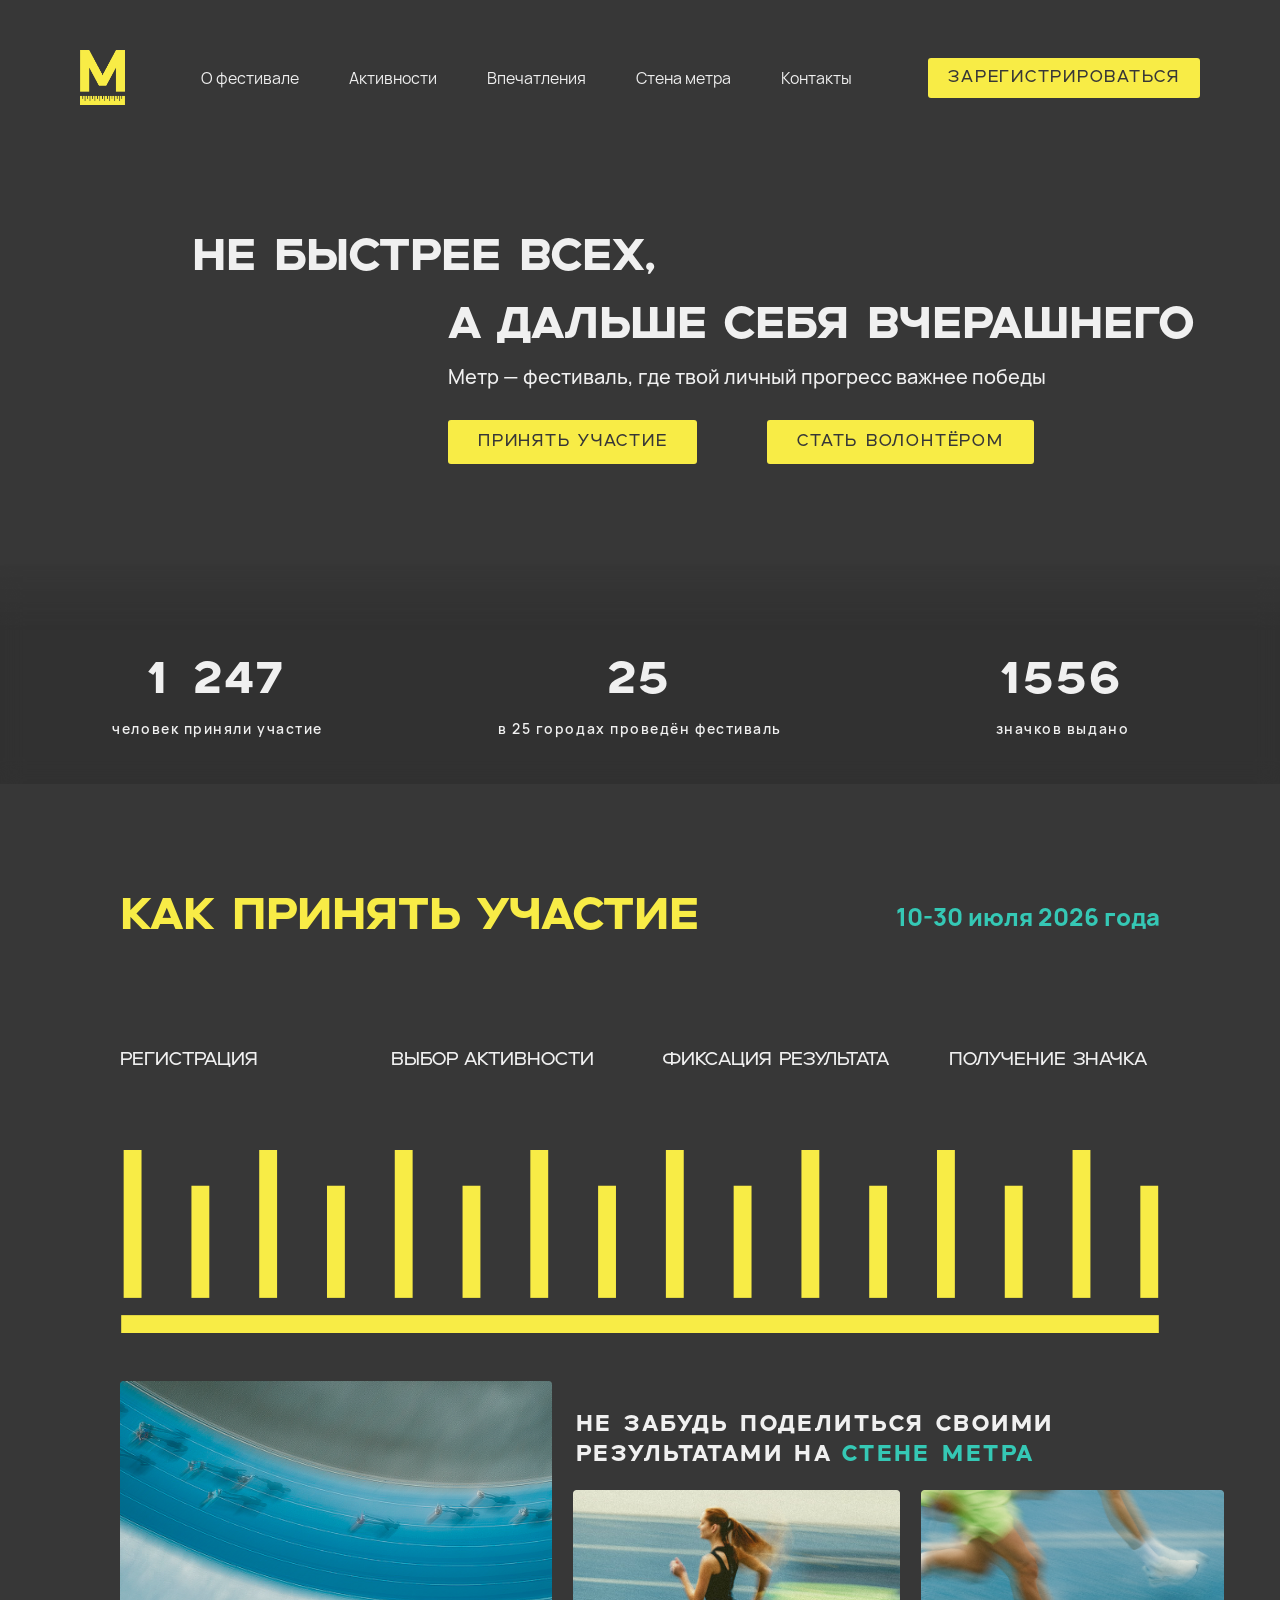
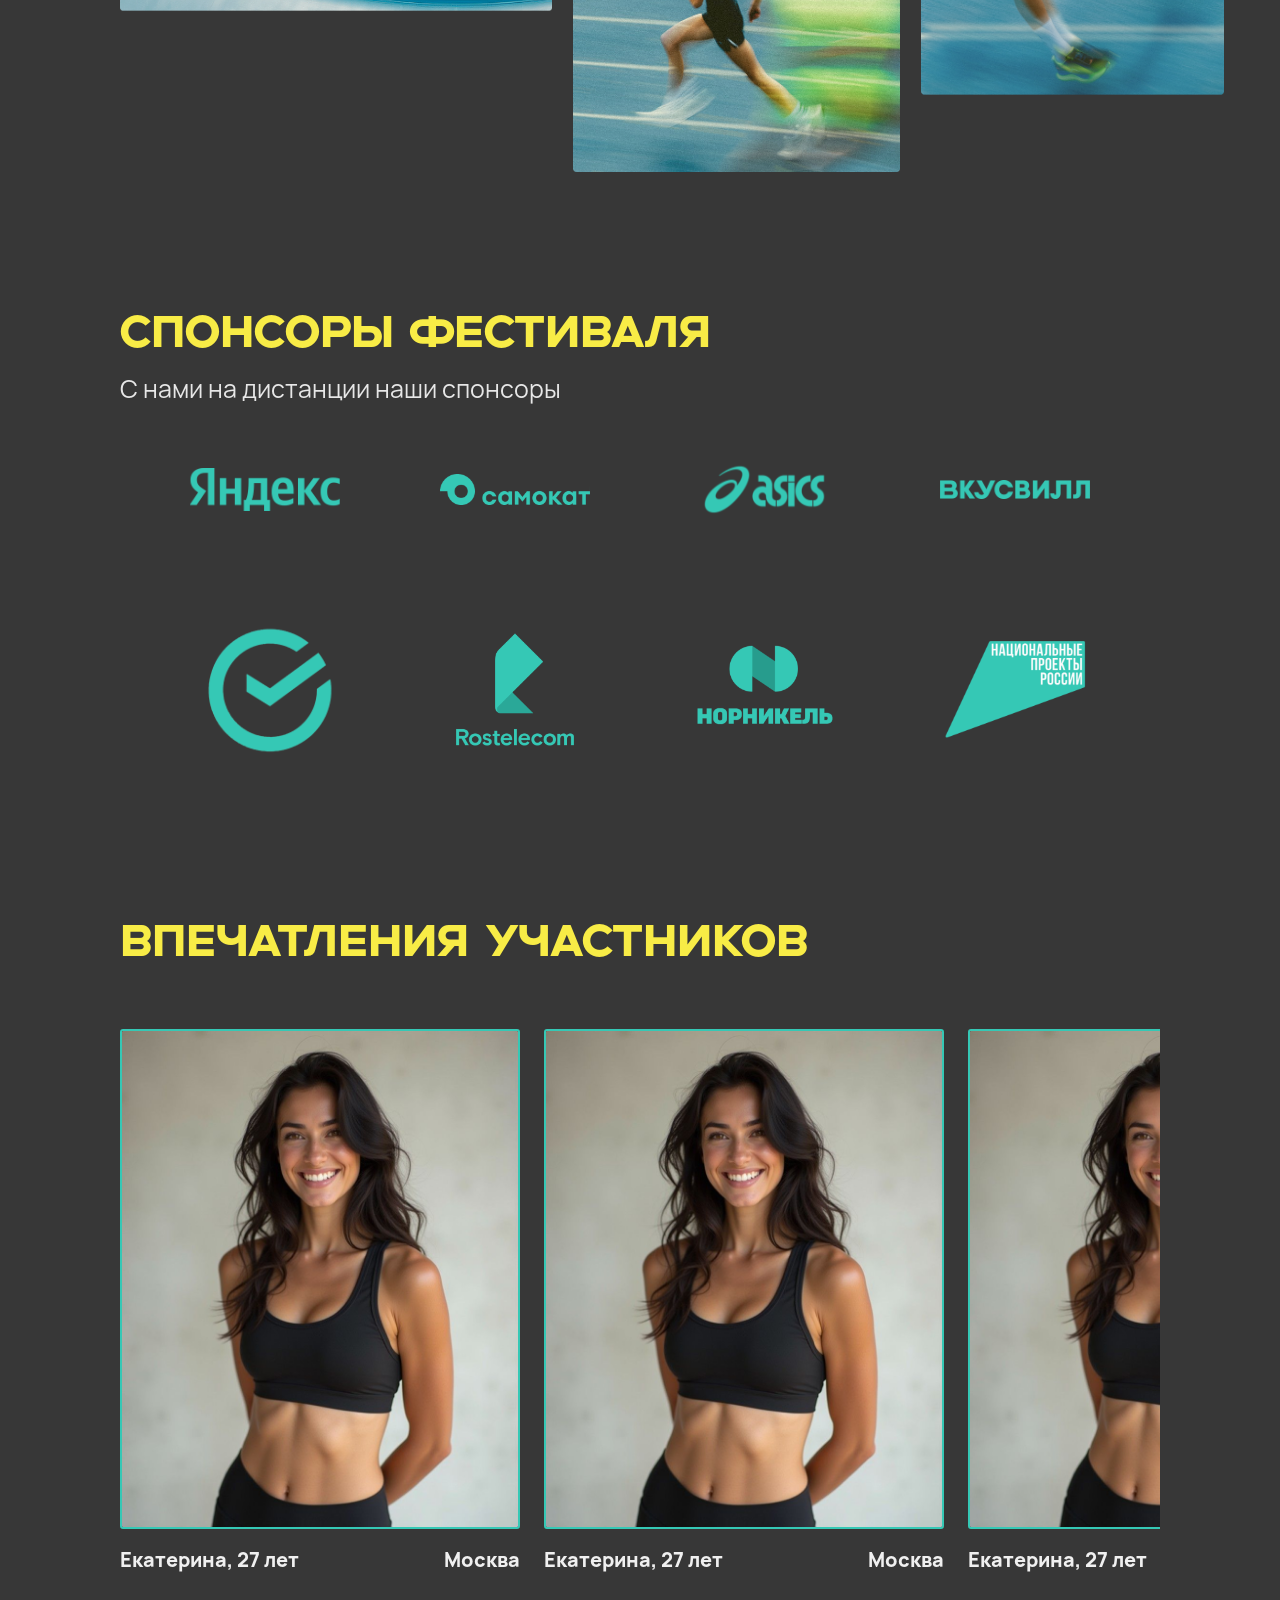
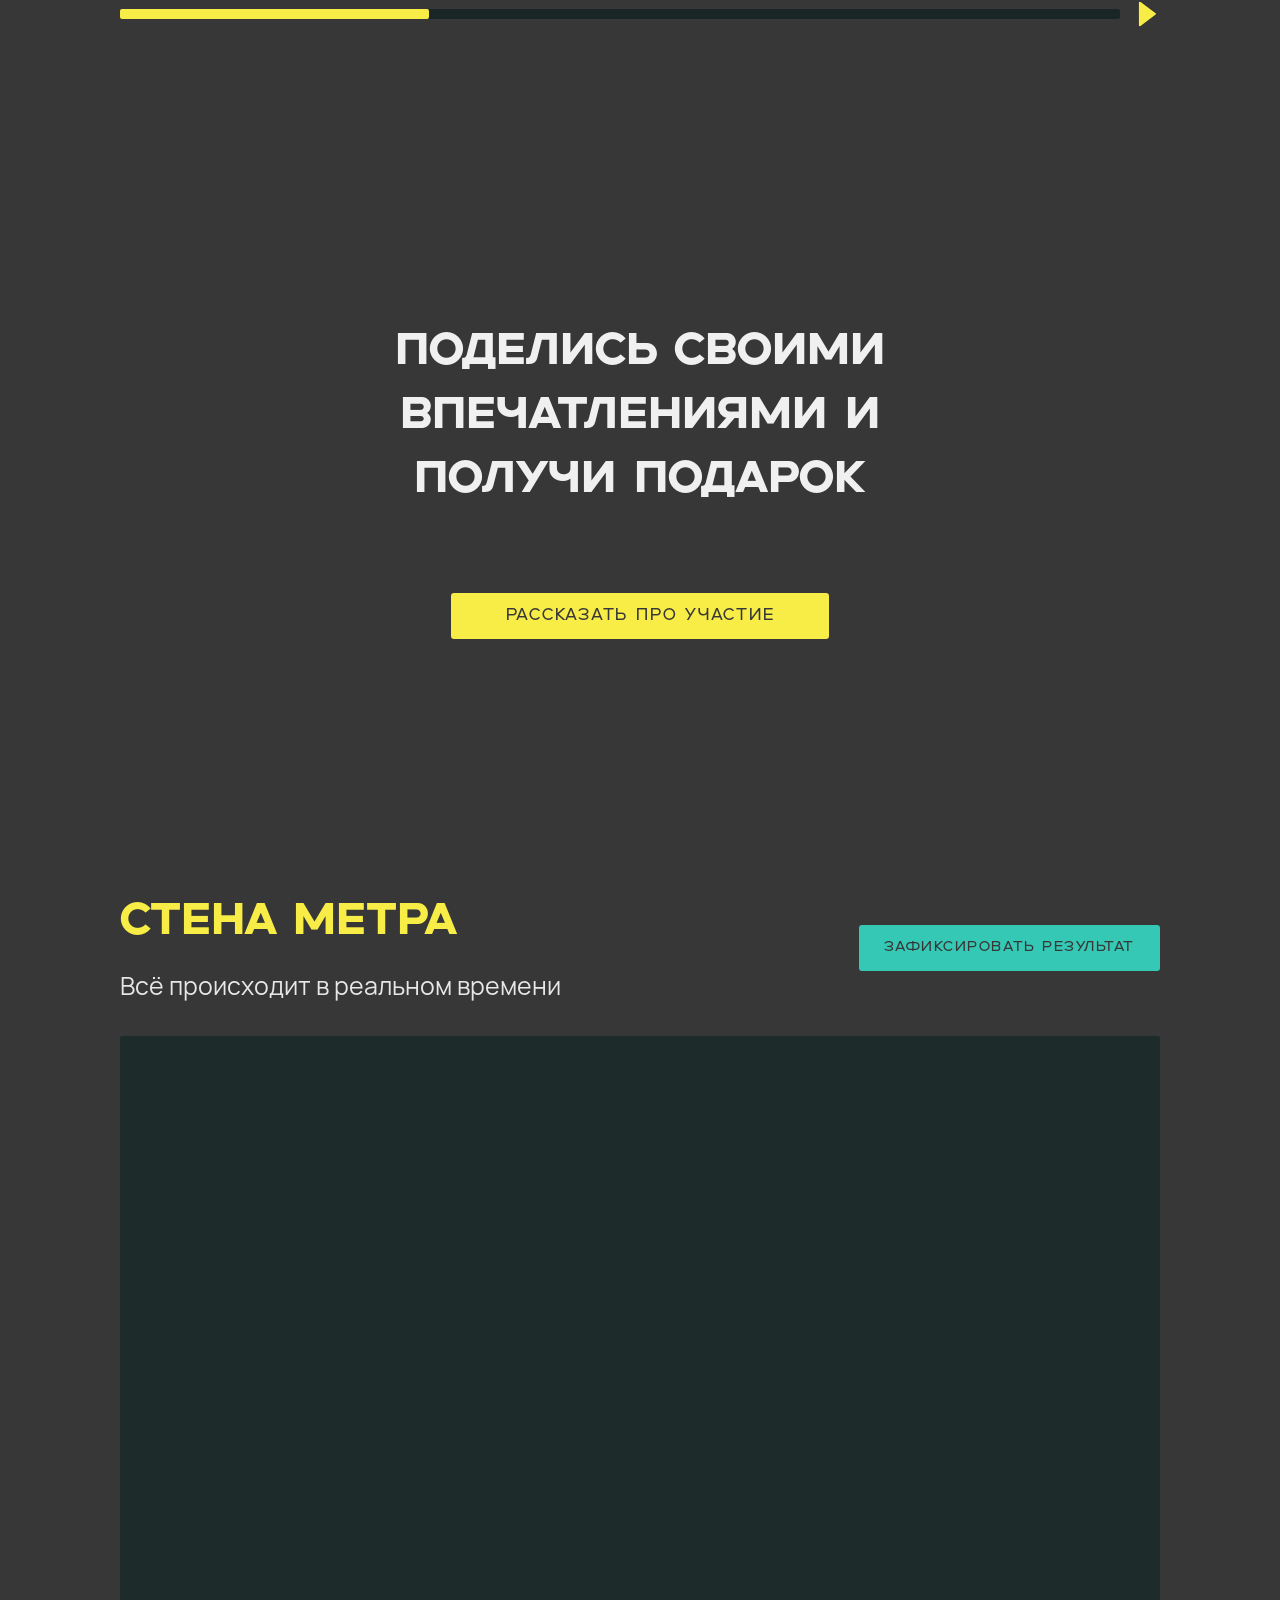
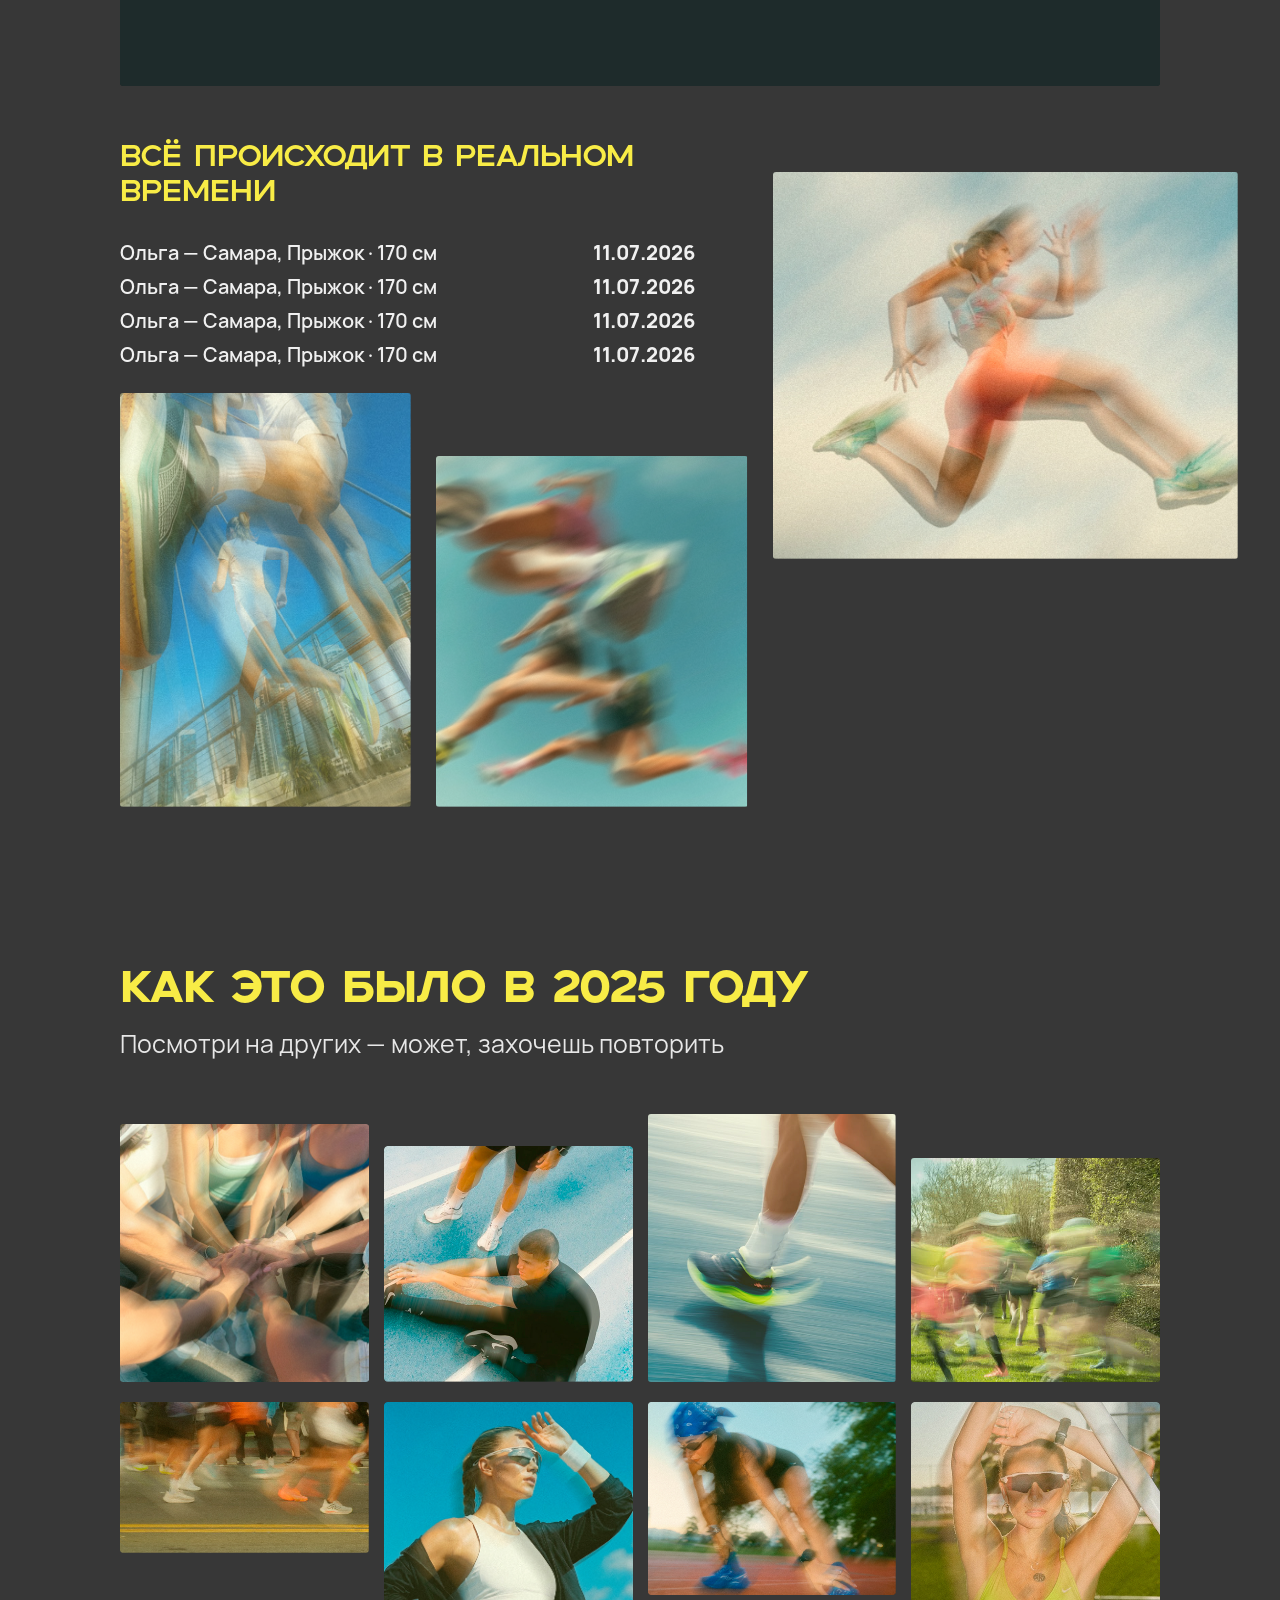
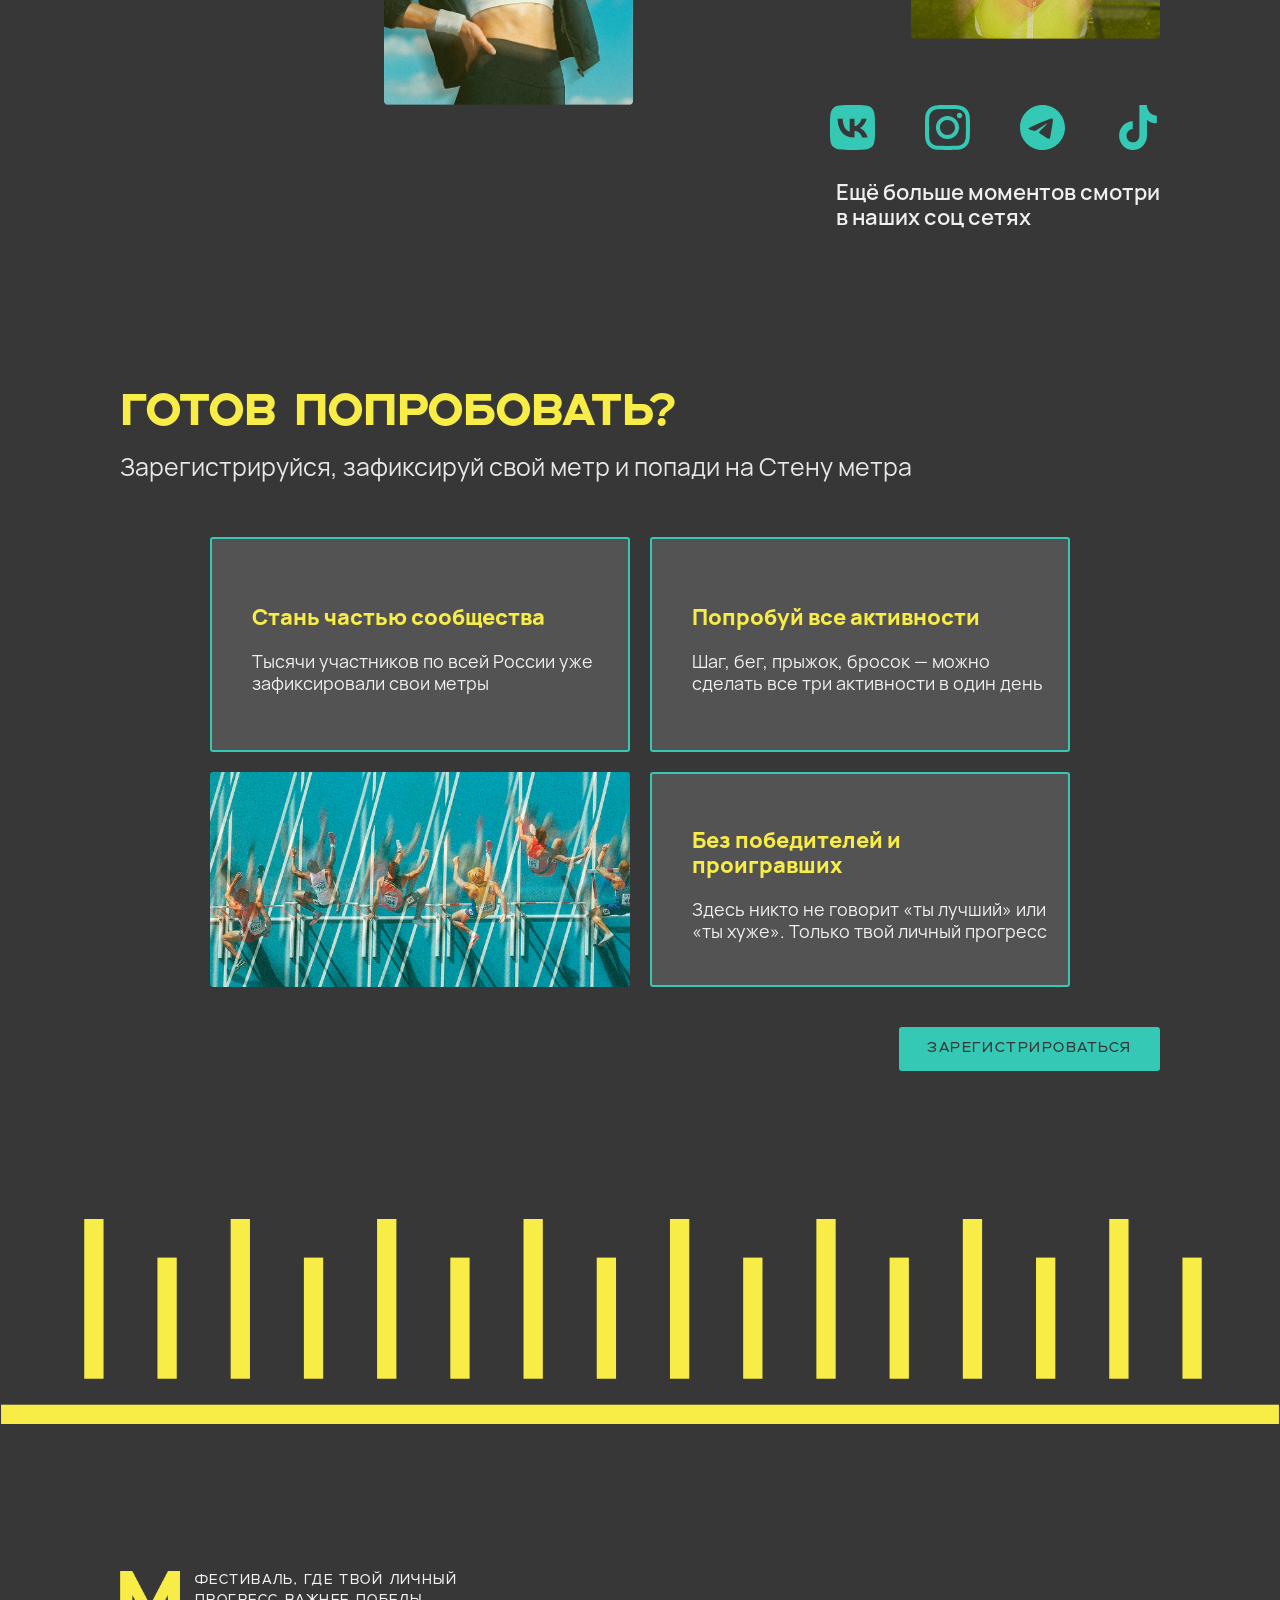
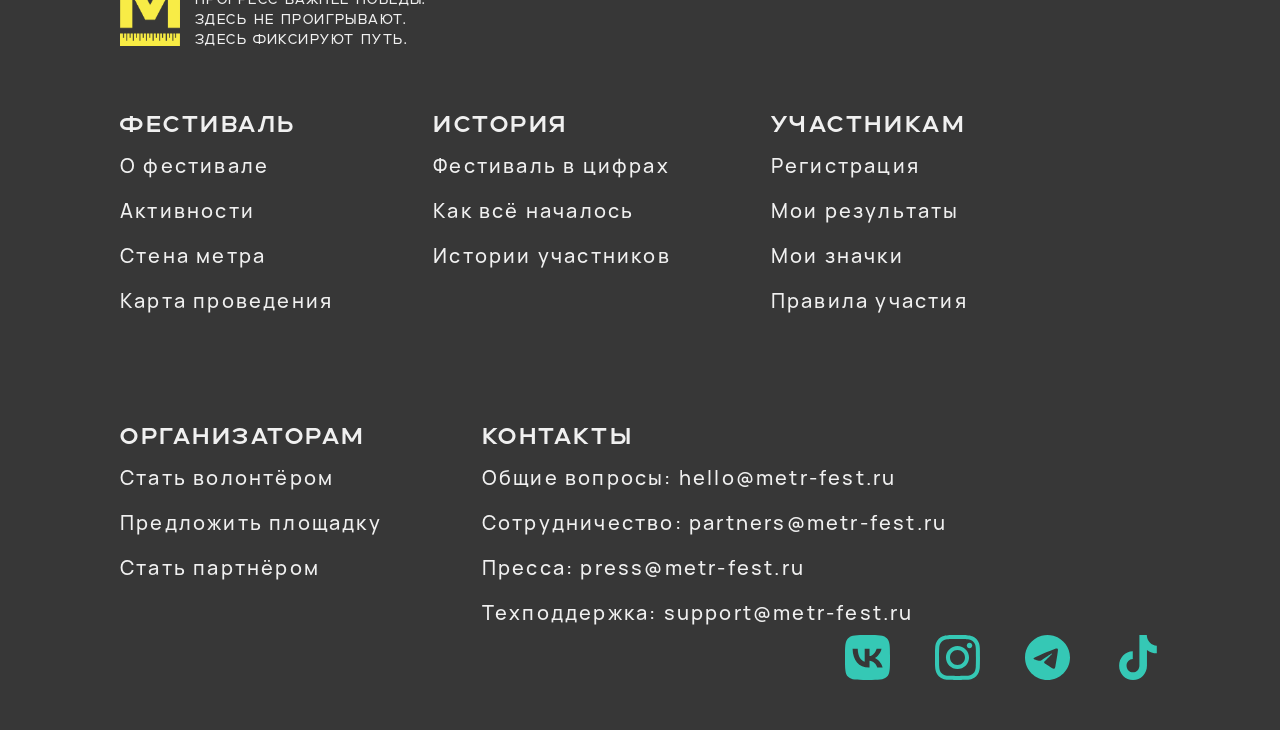
==== commit 9838506c: "admin_pagepadaptive" ====
--- a/index.html
+++ b/index.html
@@ -12,7 +12,7 @@
       type="text/javascript"
     ></script>
   </head>
-  <body class="backgroundModal">
+  <body>
     <section class="promoblock">
       <header class="header">
         <img class="header--logo" src="/assets/gallery/icon/logo.png" />
--- a/style/style.css
+++ b/style/style.css
@@ -559,6 +559,246 @@
 @media (min-width: 250px) and (max-width: 499px) {
   .btnReg {
     width: 330px;
+  }
+}
+
+.btnFixing {
+  background-color: #35c8b5;
+  border-radius: 3px;
+  padding: 13px 70px;
+}
+.btnFixing span {
+  font-family: "UNCAGE";
+  font-weight: 400;
+  font-size: 16px;
+  line-height: 20px;
+  letter-spacing: 0.11em;
+  color: #373737;
+  white-space: nowrap;
+}
+.btnFixing:hover {
+  background: rgb(42.3162055336, 159.6837944664, 144.5138339921);
+}
+@media (min-width: 800px) and (max-width: 1199px) {
+  .btnFixing {
+    background-color: #35c8b5;
+    border-radius: 3px;
+    padding: 13px 70px;
+  }
+  .btnFixing span {
+    font-family: "UNCAGE";
+    font-weight: 400;
+    font-size: 18px;
+    line-height: 20px;
+    letter-spacing: 0.11em;
+    color: #373737;
+    white-space: nowrap;
+  }
+  .btnFixing:hover {
+    background: rgb(42.3162055336, 159.6837944664, 144.5138339921);
+  }
+  .btnFixing {
+    width: 400px;
+    height: 55px;
+    align-self: flex-end;
+  }
+}
+@media (min-width: 500px) and (max-width: 799px) {
+  .btnFixing {
+    margin-top: 30px;
+  }
+}
+@media (min-width: 250px) and (max-width: 499px) {
+  .btnFixing {
+    background-color: #35c8b5;
+    border-radius: 3px;
+    padding: 13px 40px;
+  }
+  .btnFixing span {
+    font-family: "UNCAGE";
+    font-weight: 400;
+    font-size: 14px;
+    line-height: 20px;
+    letter-spacing: 0.11em;
+    color: #373737;
+    white-space: nowrap;
+  }
+  .btnFixing:hover {
+    background: rgb(42.3162055336, 159.6837944664, 144.5138339921);
+  }
+  .btnFixing {
+    margin-top: 30px;
+  }
+}
+
+.btnProfile {
+  background-color: #f8ec46;
+  border-radius: 3px;
+  padding: 10px 22px;
+}
+.btnProfile span {
+  font-family: "UNCAGE";
+  font-weight: 400;
+  font-size: 14px;
+  line-height: 20px;
+  letter-spacing: 0.11em;
+  color: #373737;
+}
+.btnProfile:hover {
+  background: rgb(246.140625, 230.953125, 20.859375);
+}
+.btnProfile {
+  position: absolute;
+  right: 20px;
+  top: 20px;
+}
+@media (min-width: 500px) and (max-width: 799px) {
+  .btnProfile {
+    display: none;
+  }
+}
+@media (min-width: 250px) and (max-width: 499px) {
+  .btnProfile {
+    display: none;
+  }
+}
+
+.btnResults {
+  background-color: #35c8b5;
+  border-radius: 3px;
+  padding: 10px 20px;
+}
+.btnResults span {
+  font-family: "UNCAGE";
+  font-weight: 400;
+  font-size: 12px;
+  line-height: 20px;
+  letter-spacing: 0.11em;
+  color: #373737;
+  white-space: nowrap;
+}
+.btnResults:hover {
+  background: rgb(42.3162055336, 159.6837944664, 144.5138339921);
+}
+.btnResults {
+  align-self: flex-end;
+  margin-top: 30px;
+  margin-bottom: 40px;
+}
+@media (min-width: 800px) and (max-width: 1199px) {
+  .btnResults {
+    margin-left: auto;
+    margin-right: 60px;
+  }
+}
+@media (min-width: 500px) and (max-width: 799px) {
+  .btnResults {
+    margin-left: auto;
+    margin-right: auto;
+    align-self: center;
+  }
+}
+@media (min-width: 250px) and (max-width: 499px) {
+  .btnResults {
+    margin-left: auto;
+    margin-right: auto;
+    align-self: center;
+  }
+}
+
+.headerAdminBtn {
+  background-color: #35c8b5;
+  border-radius: 3px;
+  padding: 10px 70px;
+}
+.headerAdminBtn span {
+  font-family: "UNCAGE";
+  font-weight: 400;
+  font-size: 16px;
+  line-height: 20px;
+  letter-spacing: 0.11em;
+  color: #373737;
+  white-space: nowrap;
+}
+.headerAdminBtn:hover {
+  background: rgb(42.3162055336, 159.6837944664, 144.5138339921);
+}
+@media (min-width: 500px) and (max-width: 799px) {
+  .headerAdminBtn {
+    padding: 14px 70px;
+    margin-top: 20px;
+    width: 70%;
+  }
+}
+@media (min-width: 250px) and (max-width: 499px) {
+  .headerAdminBtn {
+    padding: 12px 70px;
+    margin-top: 30px;
+    width: 280px;
+  }
+}
+
+.recentActionsBtn {
+  background-color: #35c8b5;
+  border-radius: 3px;
+  padding: 13px 30px;
+}
+.recentActionsBtn span {
+  font-family: "UNCAGE";
+  font-weight: 400;
+  font-size: 14px;
+  line-height: 20px;
+  letter-spacing: 0.11em;
+  color: #373737;
+  white-space: nowrap;
+}
+.recentActionsBtn:hover {
+  background: rgb(42.3162055336, 159.6837944664, 144.5138339921);
+}
+@media (min-width: 500px) and (max-width: 799px) {
+  .recentActionsBtn {
+    background-color: #35c8b5;
+    border-radius: 3px;
+    padding: 13px 10px;
+  }
+  .recentActionsBtn span {
+    font-family: "UNCAGE";
+    font-weight: 400;
+    font-size: 14px;
+    line-height: 20px;
+    letter-spacing: 0.11em;
+    color: #373737;
+    white-space: nowrap;
+  }
+  .recentActionsBtn:hover {
+    background: rgb(42.3162055336, 159.6837944664, 144.5138339921);
+  }
+  .recentActionsBtn {
+    align-self: center;
+    width: 70%;
+  }
+}
+@media (min-width: 250px) and (max-width: 499px) {
+  .recentActionsBtn {
+    background-color: #35c8b5;
+    border-radius: 3px;
+    padding: 13px 10px;
+  }
+  .recentActionsBtn span {
+    font-family: "UNCAGE";
+    font-weight: 400;
+    font-size: 12px;
+    line-height: 20px;
+    letter-spacing: 0.11em;
+    color: #373737;
+    white-space: nowrap;
+  }
+  .recentActionsBtn:hover {
+    background: rgb(42.3162055336, 159.6837944664, 144.5138339921);
+  }
+  .recentActionsBtn {
+    align-self: center;
+    width: 80%;
   }
 }
 
@@ -1094,6 +1334,411 @@
   }
 }
 
+.activity--cards-card {
+  width: 300px;
+  height: 190px;
+  padding: 30px 20px 20px 40px;
+  background: #535353;
+  border: 2px solid #35c8b5;
+  border-radius: 3px;
+  display: flex;
+  flex-direction: column;
+  justify-content: center;
+  align-items: flex-start;
+}
+.activity--cards-card h6 {
+  font-family: "UNCAGE";
+  font-style: normal;
+  font-weight: 800;
+  font-size: 35px;
+  line-height: 25px;
+  color: #f8ec46;
+}
+.activity--cards-card p {
+  font-family: "Manrope";
+  font-style: normal;
+  font-weight: 400;
+  font-size: 18px;
+  line-height: 22px;
+  padding-top: 20px;
+  color: #f0f0f0;
+}
+@media (min-width: 1200px) and (max-width: 1524px) {
+  .activity--cards-card {
+    width: 22%;
+    height: 190px;
+    padding: 30px 20px 20px 40px;
+    background: #535353;
+    border: 2px solid #35c8b5;
+    border-radius: 3px;
+    display: flex;
+    flex-direction: column;
+    justify-content: center;
+    align-items: flex-start;
+  }
+  .activity--cards-card h6 {
+    font-family: "UNCAGE";
+    font-style: normal;
+    font-weight: 800;
+    font-size: 25px;
+    line-height: 25px;
+    color: #f8ec46;
+  }
+  .activity--cards-card p {
+    font-family: "Manrope";
+    font-style: normal;
+    font-weight: 400;
+    font-size: 15px;
+    line-height: 22px;
+    padding-top: 20px;
+    color: #f0f0f0;
+  }
+}
+@media (min-width: 800px) and (max-width: 1199px) {
+  .activity--cards-card {
+    width: 303px;
+    height: 220px;
+    padding: 30px 20px 20px 40px;
+    background: #535353;
+    border: 2px solid #35c8b5;
+    border-radius: 3px;
+    display: flex;
+    flex-direction: column;
+    justify-content: center;
+    align-items: flex-start;
+  }
+  .activity--cards-card h6 {
+    font-family: "UNCAGE";
+    font-style: normal;
+    font-weight: 800;
+    font-size: 35px;
+    line-height: 25px;
+    color: #f8ec46;
+  }
+  .activity--cards-card p {
+    font-family: "Manrope";
+    font-style: normal;
+    font-weight: 400;
+    font-size: 18px;
+    line-height: 22px;
+    padding-top: 20px;
+    color: #f0f0f0;
+  }
+  .activity--cards-card {
+    line-height: 20px;
+  }
+}
+@media (min-width: 500px) and (max-width: 799px) {
+  .activity--cards-card {
+    width: 303px;
+    height: 220px;
+    padding: 30px 20px 20px 40px;
+    background: #535353;
+    border: 2px solid #35c8b5;
+    border-radius: 3px;
+    display: flex;
+    flex-direction: column;
+    justify-content: center;
+    align-items: flex-start;
+  }
+  .activity--cards-card h6 {
+    font-family: "UNCAGE";
+    font-style: normal;
+    font-weight: 800;
+    font-size: 35px;
+    line-height: 25px;
+    color: #f8ec46;
+  }
+  .activity--cards-card p {
+    font-family: "Manrope";
+    font-style: normal;
+    font-weight: 400;
+    font-size: 18px;
+    line-height: 22px;
+    padding-top: 20px;
+    color: #f0f0f0;
+  }
+  .activity--cards-card {
+    line-height: 20px;
+  }
+}
+
+.helping--container--cardsTop-card {
+  width: 270px;
+  height: 240px;
+  padding: 30px 20px 20px 40px;
+  background: #535353;
+  border: 2px solid #35c8b5;
+  border-radius: 3px;
+  display: flex;
+  flex-direction: column;
+  justify-content: center;
+  align-items: flex-start;
+}
+.helping--container--cardsTop-card h6 {
+  font-family: "UNCAGE";
+  font-style: normal;
+  font-weight: 800;
+  font-size: 25px;
+  line-height: 25px;
+  color: #f8ec46;
+}
+.helping--container--cardsTop-card p {
+  font-family: "Manrope";
+  font-style: normal;
+  font-weight: 400;
+  font-size: 18px;
+  line-height: 22px;
+  padding-top: 20px;
+  color: #f0f0f0;
+}
+@media (max-width: 1110px) {
+  .helping--container--cardsTop-card {
+    width: 340px;
+    height: 240px;
+    padding: 30px 20px 20px 40px;
+    background: #535353;
+    border: 2px solid #35c8b5;
+    border-radius: 3px;
+    display: flex;
+    flex-direction: column;
+    justify-content: center;
+    align-items: flex-start;
+  }
+  .helping--container--cardsTop-card h6 {
+    font-family: "UNCAGE";
+    font-style: normal;
+    font-weight: 800;
+    font-size: 25px;
+    line-height: 25px;
+    color: #f8ec46;
+  }
+  .helping--container--cardsTop-card p {
+    font-family: "Manrope";
+    font-style: normal;
+    font-weight: 400;
+    font-size: 18px;
+    line-height: 22px;
+    padding-top: 20px;
+    color: #f0f0f0;
+  }
+}
+
+.helping--container--cardsBottom-card {
+  width: 270px;
+  height: 240px;
+  padding: 30px 20px 20px 40px;
+  background: #535353;
+  border: 2px solid #35c8b5;
+  border-radius: 3px;
+  display: flex;
+  flex-direction: column;
+  justify-content: center;
+  align-items: flex-start;
+}
+.helping--container--cardsBottom-card h6 {
+  font-family: "UNCAGE";
+  font-style: normal;
+  font-weight: 800;
+  font-size: 25px;
+  line-height: 25px;
+  color: #f8ec46;
+}
+.helping--container--cardsBottom-card p {
+  font-family: "Manrope";
+  font-style: normal;
+  font-weight: 400;
+  font-size: 18px;
+  line-height: 22px;
+  padding-top: 20px;
+  color: #f0f0f0;
+}
+@media (max-width: 1110px) {
+  .helping--container--cardsBottom-card {
+    width: 340px;
+    height: 240px;
+    padding: 30px 20px 20px 40px;
+    background: #535353;
+    border: 2px solid #35c8b5;
+    border-radius: 3px;
+    display: flex;
+    flex-direction: column;
+    justify-content: center;
+    align-items: flex-start;
+  }
+  .helping--container--cardsBottom-card h6 {
+    font-family: "UNCAGE";
+    font-style: normal;
+    font-weight: 800;
+    font-size: 25px;
+    line-height: 25px;
+    color: #f8ec46;
+  }
+  .helping--container--cardsBottom-card p {
+    font-family: "Manrope";
+    font-style: normal;
+    font-weight: 400;
+    font-size: 18px;
+    line-height: 22px;
+    padding-top: 20px;
+    color: #f0f0f0;
+  }
+}
+
+.fasterStatic--card {
+  width: 22%;
+  height: 180px;
+  padding: 0 0 0 0;
+  background: #535353;
+  border: 2px solid #35c8b5;
+  border-radius: 3px;
+  display: flex;
+  flex-direction: column;
+  justify-content: center;
+  align-items: center;
+}
+.fasterStatic--card h6 {
+  font-family: "UNCAGE";
+  font-style: normal;
+  font-weight: 800;
+  font-size: 25px;
+  line-height: 25px;
+  color: #f8ec46;
+}
+.fasterStatic--card p {
+  font-family: "Manrope";
+  font-style: normal;
+  font-weight: 400;
+  font-size: 18px;
+  line-height: 22px;
+  padding-top: 20px;
+  color: #f0f0f0;
+}
+@media (min-width: 800px) and (max-width: 1199px) {
+  .fasterStatic--card {
+    width: 30%;
+    height: 160px;
+    padding: 0 0 0 0;
+    background: #535353;
+    border: 2px solid #35c8b5;
+    border-radius: 3px;
+    display: flex;
+    flex-direction: column;
+    justify-content: center;
+    align-items: center;
+  }
+  .fasterStatic--card h6 {
+    font-family: "UNCAGE";
+    font-style: normal;
+    font-weight: 800;
+    font-size: 22px;
+    line-height: 25px;
+    color: #f8ec46;
+  }
+  .fasterStatic--card p {
+    font-family: "Manrope";
+    font-style: normal;
+    font-weight: 400;
+    font-size: 16px;
+    line-height: 22px;
+    padding-top: 20px;
+    color: #f0f0f0;
+  }
+}
+@media (max-width: 980px) {
+  .fasterStatic--card {
+    width: 45%;
+    height: 150px;
+    padding: 0 0 0 0;
+    background: #535353;
+    border: 2px solid #35c8b5;
+    border-radius: 3px;
+    display: flex;
+    flex-direction: column;
+    justify-content: center;
+    align-items: center;
+  }
+  .fasterStatic--card h6 {
+    font-family: "UNCAGE";
+    font-style: normal;
+    font-weight: 800;
+    font-size: 20px;
+    line-height: 25px;
+    color: #f8ec46;
+  }
+  .fasterStatic--card p {
+    font-family: "Manrope";
+    font-style: normal;
+    font-weight: 400;
+    font-size: 15px;
+    line-height: 22px;
+    padding-top: 20px;
+    color: #f0f0f0;
+  }
+}
+@media (min-width: 500px) and (max-width: 799px) {
+  .fasterStatic--card {
+    width: 60%;
+    height: 160px;
+    padding: 0 0 0 0;
+    background: #535353;
+    border: 2px solid #35c8b5;
+    border-radius: 3px;
+    display: flex;
+    flex-direction: column;
+    justify-content: center;
+    align-items: center;
+  }
+  .fasterStatic--card h6 {
+    font-family: "UNCAGE";
+    font-style: normal;
+    font-weight: 800;
+    font-size: 18px;
+    line-height: 25px;
+    color: #f8ec46;
+  }
+  .fasterStatic--card p {
+    font-family: "Manrope";
+    font-style: normal;
+    font-weight: 400;
+    font-size: 14px;
+    line-height: 22px;
+    padding-top: 20px;
+    color: #f0f0f0;
+  }
+}
+@media (min-width: 250px) and (max-width: 499px) {
+  .fasterStatic--card {
+    width: 70%;
+    height: 160px;
+    padding: 0 0 0 0;
+    background: #535353;
+    border: 2px solid #35c8b5;
+    border-radius: 3px;
+    display: flex;
+    flex-direction: column;
+    justify-content: center;
+    align-items: center;
+  }
+  .fasterStatic--card h6 {
+    font-family: "UNCAGE";
+    font-style: normal;
+    font-weight: 800;
+    font-size: 16px;
+    line-height: 25px;
+    color: #f8ec46;
+  }
+  .fasterStatic--card p {
+    font-family: "Manrope";
+    font-style: normal;
+    font-weight: 400;
+    font-size: 12px;
+    line-height: 22px;
+    padding-top: 20px;
+    color: #f0f0f0;
+  }
+}
+
 /* БЛОКИ */
 .header {
   display: flex;
@@ -3246,7 +3891,7 @@
   }
 }
 
-body {
+.regPadding {
   margin-top: 30px;
 }
 
@@ -3461,4 +4106,1526 @@
   margin-top: 100px;
   margin-bottom: 100px;
   background: #f8ec46;
+}
+
+.information {
+  background: url(/assets/gallery/background/background_activity_promoblock.png);
+  padding: 50px 0px 120px 0px;
+  background-size: cover;
+  background-repeat: no-repeat;
+  position: relative;
+}
+@media (min-width: 250px) and (max-width: 499px) {
+  .information {
+    padding: 50px 0px 50px 0px;
+  }
+}
+.information__heading {
+  font-family: "UNCAGE";
+  font-size: 45px;
+  font-weight: 600;
+  color: #f0f0f0;
+  text-align: center;
+  margin-top: 120px;
+}
+@media (min-width: 800px) and (max-width: 1199px) {
+  .information__heading {
+    font-size: 45px;
+  }
+}
+@media (min-width: 500px) and (max-width: 799px) {
+  .information__heading {
+    font-size: 35px;
+  }
+}
+@media (min-width: 250px) and (max-width: 499px) {
+  .information__heading {
+    font-size: 24px;
+  }
+}
+.information--text {
+  font-family: "Manrope";
+  font-weight: 500;
+  font-size: 20px;
+  line-height: 34px;
+  color: #f0f0f0;
+  text-align: center;
+}
+@media (min-width: 250px) and (max-width: 499px) {
+  .information--text {
+    font-size: 16px;
+    line-height: 20px;
+  }
+}
+.information--activitesGroup {
+  display: flex;
+  justify-content: center;
+  align-items: center;
+  gap: 150px;
+}
+@media (min-width: 800px) and (max-width: 1199px) {
+  .information--activitesGroup {
+    gap: 100px;
+  }
+}
+.information--activitesGroup {
+  margin-top: 50px;
+}
+@media (min-width: 500px) and (max-width: 799px) {
+  .information--activitesGroup {
+    display: grid;
+    grid-template-columns: 1fr 1fr;
+    grid-template-rows: 1fr 1fr;
+    gap: 40px;
+  }
+}
+@media (min-width: 250px) and (max-width: 499px) {
+  .information--activitesGroup {
+    display: grid;
+    grid-template-columns: 1fr 1fr;
+    grid-template-rows: 1fr 1fr;
+    gap: 40px;
+  }
+}
+.information--activitesGroup div {
+  display: flex;
+  flex-direction: column;
+  justify-content: center;
+  align-items: center;
+}
+.information--activitesGroup div img {
+  opacity: 0.9;
+}
+@media (min-width: 800px) and (max-width: 1199px) {
+  .information--activitesGroup div img {
+    width: 80px;
+    height: 80px;
+  }
+}
+@media (min-width: 250px) and (max-width: 499px) {
+  .information--activitesGroup div img {
+    width: 80px;
+    height: 80px;
+  }
+}
+.information--activitesGroup div p {
+  font-family: "UNCAGE";
+  font-style: normal;
+  font-weight: 400;
+  font-size: 25px;
+  line-height: 33px;
+  margin-top: 15px;
+  color: #f4f4f4;
+}
+@media (min-width: 800px) and (max-width: 1199px) {
+  .information--activitesGroup div p {
+    font-size: 22px;
+    margin-top: 10px;
+  }
+}
+@media (min-width: 250px) and (max-width: 499px) {
+  .information--activitesGroup div p {
+    font-size: 20px;
+    margin-top: 10px;
+  }
+}
+.information--btnGroup {
+  display: flex;
+  justify-content: center;
+  align-items: center;
+  gap: 40px;
+  margin-top: 100px;
+}
+@media (min-width: 250px) and (max-width: 499px) {
+  .information--btnGroup {
+    flex-direction: column;
+    gap: 10px;
+  }
+}
+
+.activity {
+  margin-left: 120px;
+  margin-right: 120px;
+  margin-top: 120px;
+  margin-bottom: 120px;
+}
+@media (min-width: 1200px) and (max-width: 1524px) {
+  .activity {
+    margin-left: 80px;
+    margin-right: 80px;
+  }
+}
+@media (min-width: 800px) and (max-width: 1199px) {
+  .activity {
+    margin-left: 15%;
+    margin-right: 15%;
+  }
+}
+@media (min-width: 250px) and (max-width: 499px) {
+  .activity {
+    margin-left: 40px;
+    margin-right: 40px;
+  }
+}
+.activity--cards {
+  display: flex;
+  align-items: stretch;
+  justify-content: center;
+  gap: 10px;
+  margin-bottom: 10px;
+  flex-wrap: wrap;
+}
+@media (min-width: 500px) and (max-width: 799px) {
+  .activity--cards .activity--cards-photo:last-child {
+    display: none;
+  }
+}
+@media (min-width: 250px) and (max-width: 499px) {
+  .activity--cards .activity--cards-photo:last-child {
+    display: none;
+  }
+}
+.activity--cards:last-child {
+  margin-top: -30px;
+}
+@media (min-width: 800px) and (max-width: 1199px) {
+  .activity--cards:last-child {
+    margin-top: 0px;
+  }
+}
+@media (min-width: 500px) and (max-width: 799px) {
+  .activity--cards:last-child {
+    margin-top: 0px;
+  }
+}
+@media (min-width: 250px) and (max-width: 499px) {
+  .activity--cards:last-child {
+    margin-top: 0px;
+  }
+}
+.activity--cards--top .activity--cards-photo {
+  align-self: flex-start;
+}
+.activity--cards--top .activity--cards-card {
+  align-self: flex-start;
+}
+.activity--cards--bottom .activity--cards-photo {
+  align-self: flex-end;
+}
+.activity--cards--bottom .activity--cards-card {
+  align-self: flex-end;
+}
+.activity--cards-photo {
+  width: 300px;
+  height: 220px;
+  border-radius: 3px;
+}
+@media (min-width: 1200px) and (max-width: 1524px) {
+  .activity--cards-photo {
+    width: 22%;
+    height: 220px;
+  }
+}
+.activity--cards-photo img {
+  width: 100%;
+  height: 100%;
+  -o-object-fit: cover;
+     object-fit: cover;
+  border-radius: 3px;
+}
+
+.helping {
+  background: url(/assets/gallery/background/background_helping_promoblock.png);
+  padding: 50px 0px 120px 0px;
+  background-size: cover;
+  background-repeat: no-repeat;
+}
+.helping h2 {
+  font-family: "UNCAGE";
+  color: #f8ec46;
+  font-size: 45px;
+}
+@media (min-width: 800px) and (max-width: 1199px) {
+  .helping h2 {
+    font-size: 42px;
+  }
+}
+@media (min-width: 500px) and (max-width: 799px) {
+  .helping h2 {
+    font-size: 30px;
+    line-height: 38px;
+  }
+}
+@media (min-width: 250px) and (max-width: 499px) {
+  .helping h2 {
+    font-size: 30px;
+  }
+}
+.helping h2 {
+  margin-left: 120px;
+  margin-right: 50%;
+  line-height: 50px;
+}
+@media (min-width: 500px) and (max-width: 799px) {
+  .helping h2 {
+    margin-left: 40px;
+    line-height: 45px;
+  }
+}
+@media (max-width: 578px) {
+  .helping h2 {
+    margin-left: 20px;
+    line-height: 35px;
+  }
+}
+.helping--container {
+  margin-left: 120px;
+  margin-right: 120px;
+  justify-content: center;
+  align-items: center;
+}
+@media (max-width: 1110px) {
+  .helping--container {
+    margin-left: 0px;
+  }
+}
+@media (max-width: 578px) {
+  .helping--container {
+    margin-right: 0px;
+    margin-left: 0px;
+  }
+}
+.helping--container--cardsTop {
+  display: flex;
+  gap: 3%;
+  margin-top: 60px;
+  justify-content: flex-start;
+  align-items: center;
+  flex-wrap: wrap;
+}
+@media (max-width: 1110px) {
+  .helping--container--cardsTop {
+    display: grid;
+    grid-template-columns: auto;
+    grid-template-rows: 1fr 1fr;
+    margin-left: 120px;
+  }
+}
+@media (max-width: 578px) {
+  .helping--container--cardsTop {
+    display: grid;
+    grid-template-columns: auto;
+    grid-template-rows: 1fr 1fr;
+    margin-right: 0px;
+    justify-content: center;
+    align-items: center;
+    margin-left: 0;
+  }
+}
+.helping--container--cardsBottom {
+  display: flex;
+  gap: 3%;
+  flex-wrap: wrap;
+  margin-top: 30px;
+  justify-content: center;
+  align-items: center;
+}
+@media (max-width: 1110px) {
+  .helping--container--cardsBottom {
+    display: grid;
+    grid-template-columns: auto;
+    grid-template-rows: 1fr 1fr;
+    margin-right: 0px;
+    justify-content: flex-end;
+    align-items: center;
+  }
+}
+@media (max-width: 578px) {
+  .helping--container--cardsBottom {
+    display: grid;
+    grid-template-columns: auto;
+    grid-template-rows: 1fr 1fr;
+    margin-right: 0px;
+    justify-content: center;
+    align-items: center;
+  }
+}
+
+.fixing {
+  display: flex;
+  justify-content: space-between;
+  margin-left: 120px;
+  margin-right: 120px;
+  padding-top: 100px;
+}
+@media (min-width: 800px) and (max-width: 1199px) {
+  .fixing {
+    flex-direction: column;
+    justify-content: center;
+    align-items: center;
+    margin-left: 80px;
+    margin-right: 80px;
+  }
+}
+@media (min-width: 500px) and (max-width: 799px) {
+  .fixing {
+    flex-direction: column;
+    justify-content: center;
+    align-items: center;
+    margin-left: 50px;
+    margin-right: 50px;
+  }
+}
+@media (min-width: 250px) and (max-width: 499px) {
+  .fixing {
+    flex-direction: column;
+    justify-content: center;
+    align-items: center;
+    margin-left: 50px;
+    margin-right: 50px;
+  }
+}
+.fixing--left {
+  display: flex;
+  flex-direction: column;
+  align-items: flex-start;
+  justify-content: space-between;
+}
+@media (min-width: 800px) and (max-width: 1199px) {
+  .fixing--left {
+    flex-direction: row;
+    flex-wrap: wrap;
+    justify-content: space-between;
+    align-items: center;
+  }
+}
+@media (min-width: 500px) and (max-width: 799px) {
+  .fixing--left {
+    flex-direction: row;
+    flex-wrap: wrap;
+    justify-content: space-between;
+    align-items: center;
+  }
+}
+@media (min-width: 250px) and (max-width: 499px) {
+  .fixing--left {
+    flex-direction: row;
+    flex-wrap: wrap;
+    justify-content: space-between;
+    align-items: center;
+  }
+}
+.fixing--left h2 {
+  font-family: "UNCAGE";
+  color: #f8ec46;
+  font-size: 45px;
+}
+@media (min-width: 800px) and (max-width: 1199px) {
+  .fixing--left h2 {
+    font-size: 42px;
+  }
+}
+@media (min-width: 500px) and (max-width: 799px) {
+  .fixing--left h2 {
+    font-size: 30px;
+    line-height: 38px;
+  }
+}
+@media (min-width: 250px) and (max-width: 499px) {
+  .fixing--left h2 {
+    font-size: 30px;
+  }
+}
+.fixing--left h2 {
+  margin-right: 10%;
+}
+@media (min-width: 800px) and (max-width: 1199px) {
+  .fixing--left h2 {
+    align-self: start;
+  }
+}
+@media (min-width: 250px) and (max-width: 499px) {
+  .fixing--left h2 {
+    margin-right: 0%;
+  }
+}
+.fixing--left p {
+  font-family: "Manrope";
+  font-style: normal;
+  font-weight: 400;
+  font-size: 22px;
+  line-height: 40px;
+  color: #e7e7e7;
+  margin-right: 10%;
+}
+@media (min-width: 800px) and (max-width: 1199px) {
+  .fixing--left p {
+    font-size: 22px;
+    margin-bottom: 30px;
+  }
+}
+@media (min-width: 500px) and (max-width: 799px) {
+  .fixing--left p {
+    font-size: 18px;
+    line-height: 20px;
+  }
+}
+@media (min-width: 250px) and (max-width: 499px) {
+  .fixing--left p {
+    font-size: 16px;
+    line-height: 18px;
+  }
+}
+.fixing--right {
+  width: 700px;
+  height: 400px;
+}
+@media (min-width: 800px) and (max-width: 1199px) {
+  .fixing--right {
+    width: 105%;
+    height: 300px;
+    margin-top: 30px;
+  }
+}
+@media (min-width: 500px) and (max-width: 799px) {
+  .fixing--right {
+    width: 100%;
+    height: 300px;
+    margin-top: 30px;
+  }
+}
+@media (min-width: 250px) and (max-width: 499px) {
+  .fixing--right {
+    width: 110%;
+    height: 300px;
+    margin-top: 30px;
+  }
+}
+.fixing--right img {
+  border-radius: 3px;
+  width: 100%;
+  height: 100%;
+  -o-object-fit: cover;
+     object-fit: cover;
+}
+
+.profilePadding {
+  margin-top: 30px;
+}
+
+.profile {
+  background-color: #535353;
+  margin-left: 120px;
+  margin-right: 120px;
+  margin-top: 40px;
+  margin-bottom: 80px;
+}
+@media (min-width: 800px) and (max-width: 1199px) {
+  .profile {
+    margin-left: 90px;
+    margin-right: 90px;
+  }
+}
+@media (min-width: 500px) and (max-width: 799px) {
+  .profile {
+    margin-left: 50px;
+    margin-right: 50px;
+  }
+}
+@media (min-width: 250px) and (max-width: 499px) {
+  .profile {
+    margin-left: 0px;
+    margin-right: 0px;
+    margin-top: 40px;
+  }
+}
+.profile--top {
+  background: url(/assets/gallery/background/background_profile_promo.png);
+  padding: 50px 0px 320px 0px;
+  background-size: cover;
+  background-repeat: no-repeat;
+  position: relative;
+}
+.profile--top-icon {
+  display: none;
+}
+@media (min-width: 500px) and (max-width: 799px) {
+  .profile--top-icon {
+    display: block;
+    position: absolute;
+    right: 20px;
+    top: 20px;
+  }
+}
+@media (min-width: 250px) and (max-width: 499px) {
+  .profile--top-icon {
+    display: block;
+    position: absolute;
+    right: 20px;
+    top: 20px;
+  }
+}
+.profile--top--information {
+  display: flex;
+  position: absolute;
+  bottom: -50px;
+  left: 40px;
+  gap: 20px;
+}
+@media (min-width: 500px) and (max-width: 799px) {
+  .profile--top--information {
+    flex-direction: column;
+    justify-content: center;
+    align-items: center;
+    gap: 2px;
+    bottom: 20px;
+    left: 50%;
+    transform: translateX(-50%);
+  }
+}
+@media (min-width: 250px) and (max-width: 499px) {
+  .profile--top--information {
+    flex-direction: column;
+    justify-content: center;
+    align-items: center;
+    gap: 2px;
+    bottom: 40px;
+    left: 50%;
+    transform: translateX(-50%);
+  }
+}
+.profile--top--information-photo {
+  width: 200px;
+  height: 200px;
+  overflow: hidden;
+  border-radius: 50%;
+}
+@media (min-width: 800px) and (max-width: 1199px) {
+  .profile--top--information-photo {
+    width: 180px;
+    height: 180px;
+  }
+}
+@media (min-width: 500px) and (max-width: 799px) {
+  .profile--top--information-photo {
+    width: 170px;
+    height: 170px;
+  }
+}
+@media (min-width: 250px) and (max-width: 499px) {
+  .profile--top--information-photo {
+    width: 150px;
+    height: 150px;
+  }
+}
+.profile--top--information-photo img {
+  width: 100%;
+  height: 100%;
+  -o-object-fit: cover;
+     object-fit: cover;
+  border-radius: 50%;
+}
+.profile--top--information h6 {
+  font-family: "Manrope";
+  font-style: normal;
+  font-weight: 600;
+  font-size: 25px;
+  line-height: 45px;
+  color: #f0f0f0;
+  margin-top: 30px;
+}
+@media (min-width: 500px) and (max-width: 799px) {
+  .profile--top--information h6 {
+    font-size: 20px;
+    line-height: 15px;
+    text-align: center;
+    white-space: nowrap;
+  }
+}
+@media (min-width: 250px) and (max-width: 499px) {
+  .profile--top--information h6 {
+    font-size: 20px;
+    line-height: 15px;
+    text-align: center;
+    white-space: nowrap;
+  }
+}
+.profile--top--information p {
+  font-family: "Manrope";
+  font-style: normal;
+  font-weight: 600;
+  font-size: 18px;
+  line-height: 29px;
+  /* identical to box height */
+  letter-spacing: 0.02em;
+  color: #f0f0f0;
+}
+@media (min-width: 500px) and (max-width: 799px) {
+  .profile--top--information p {
+    font-size: 16px;
+    text-align: center;
+    white-space: nowrap;
+  }
+}
+@media (min-width: 250px) and (max-width: 499px) {
+  .profile--top--information p {
+    font-size: 16px;
+    text-align: center;
+    white-space: nowrap;
+  }
+}
+.profile--collection {
+  margin-left: 120px;
+  margin-right: 120px;
+  margin-top: 10px;
+}
+.profile--collection h2 {
+  font-family: "UNCAGE";
+  font-style: normal;
+  font-weight: 600;
+  font-size: 35px;
+  line-height: 44px;
+  color: #f8ec46;
+  margin-left: 140px;
+  margin-top: 50px;
+}
+@media (min-width: 800px) and (max-width: 1199px) {
+  .profile--collection h2 {
+    margin-left: -40px;
+    margin-top: 100px;
+  }
+}
+@media (min-width: 500px) and (max-width: 799px) {
+  .profile--collection h2 {
+    margin-left: -80px;
+    margin-top: 80px;
+  }
+}
+@media (min-width: 250px) and (max-width: 499px) {
+  .profile--collection h2 {
+    margin-left: -80px;
+    margin-top: 40px;
+    font-size: 25px;
+    line-height: 30px;
+  }
+}
+.profile--collection--iconsGroup {
+  display: flex;
+  justify-content: center;
+  align-items: center;
+  gap: 120px;
+  margin-top: 60px;
+}
+@media (min-width: 1525px) and (max-width: 2000px) {
+  .profile--collection--iconsGroup {
+    gap: 15%;
+  }
+}
+@media (min-width: 1200px) and (max-width: 1524px) {
+  .profile--collection--iconsGroup {
+    gap: 15%;
+  }
+}
+@media (min-width: 800px) and (max-width: 1199px) {
+  .profile--collection--iconsGroup {
+    display: grid;
+    grid-template-columns: 1fr 1fr;
+    grid-template-rows: 1fr 1fr;
+    gap: 10%;
+    grid-template-rows: 200px;
+    margin-top: 30px;
+  }
+}
+@media (min-width: 500px) and (max-width: 799px) {
+  .profile--collection--iconsGroup {
+    display: grid;
+    grid-template-columns: 1fr 1fr;
+    grid-template-rows: 1fr 1fr;
+    gap: 15%;
+    -moz-column-gap: 100px;
+         column-gap: 100px;
+    grid-template-rows: 200px;
+    margin-top: 30px;
+  }
+}
+@media (min-width: 250px) and (max-width: 499px) {
+  .profile--collection--iconsGroup {
+    display: grid;
+    grid-template-columns: 1fr 1fr;
+    grid-template-rows: 1fr 1fr;
+    gap: 15%;
+    -moz-column-gap: 100px;
+         column-gap: 100px;
+    grid-template-rows: 200px;
+    margin-top: 30px;
+  }
+}
+.profile--collection--iconsGroup div {
+  display: flex;
+  flex-direction: column;
+  justify-content: center;
+  align-items: center;
+}
+.profile--collection--iconsGroup div img {
+  opacity: 0.9;
+  width: 90px;
+  height: 90px;
+}
+@media (min-width: 800px) and (max-width: 1199px) {
+  .profile--collection--iconsGroup div img {
+    width: 90px;
+    height: 90px;
+  }
+}
+@media (min-width: 250px) and (max-width: 499px) {
+  .profile--collection--iconsGroup div img {
+    width: 80px;
+    height: 80px;
+  }
+}
+.profile--collection--iconsGroup div p {
+  font-family: "UNCAGE";
+  font-style: normal;
+  font-weight: 400;
+  font-size: 23px;
+  line-height: 15px;
+  margin-top: 15px;
+  color: #f4f4f4;
+}
+@media (min-width: 800px) and (max-width: 1199px) {
+  .profile--collection--iconsGroup div p {
+    font-size: 22px;
+    margin-top: 10px;
+  }
+}
+@media (min-width: 250px) and (max-width: 499px) {
+  .profile--collection--iconsGroup div p {
+    font-size: 20px;
+    margin-top: 10px;
+  }
+}
+.profile--results {
+  margin-left: 120px;
+  margin-right: 120px;
+  display: flex;
+  flex-direction: column;
+  align-items: center;
+}
+@media (min-width: 800px) and (max-width: 1199px) {
+  .profile--results {
+    margin-left: -20px;
+    margin-right: 0px;
+  }
+}
+@media (min-width: 500px) and (max-width: 799px) {
+  .profile--results {
+    margin-top: 40px;
+    margin-left: 0px;
+    margin-right: 0px;
+  }
+}
+@media (min-width: 250px) and (max-width: 499px) {
+  .profile--results {
+    margin-top: 40px;
+    margin-left: 0px;
+    margin-right: 0px;
+  }
+}
+.profile--results h2 {
+  font-family: "UNCAGE";
+  font-style: normal;
+  font-weight: 600;
+  font-size: 35px;
+  line-height: 44px;
+  color: #f8ec46;
+  margin-left: 0px;
+  margin-top: 100px;
+  align-self: flex-start;
+}
+@media (min-width: 800px) and (max-width: 1199px) {
+  .profile--results h2 {
+    margin-left: 80px;
+  }
+}
+@media (min-width: 500px) and (max-width: 799px) {
+  .profile--results h2 {
+    margin-left: 40px;
+  }
+}
+@media (min-width: 250px) and (max-width: 499px) {
+  .profile--results h2 {
+    font-size: 25px;
+    margin-left: 40px;
+  }
+}
+.profile--results-table {
+  width: 100%;
+  border-collapse: collapse;
+  font-family: "Manrope", sans-serif;
+  margin-top: 20px;
+}
+@media (min-width: 800px) and (max-width: 1199px) {
+  .profile--results-table {
+    width: 80%;
+  }
+}
+@media (min-width: 500px) and (max-width: 799px) {
+  .profile--results-table {
+    width: 80%;
+  }
+}
+@media (min-width: 250px) and (max-width: 499px) {
+  .profile--results-table {
+    width: 80%;
+  }
+}
+.profile--results-table thead th {
+  padding: 12px 16px;
+  text-align: left;
+  background-color: rgba(106, 106, 106, 0.3);
+  color: #35c8b5;
+  font-weight: 600;
+  font-size: 14px;
+  letter-spacing: 0.05em;
+  border-bottom: 3px solid #35c8b5;
+}
+.profile--results-table thead th:first-child {
+  border-radius: 12px 0 0 0;
+}
+.profile--results-table thead th:last-child {
+  border-radius: 0 12px 0 0;
+}
+@media (min-width: 250px) and (max-width: 499px) {
+  .profile--results-table thead th {
+    font-size: 12px;
+  }
+}
+.profile--results-table tbody tr {
+  transition: all 0.2s ease;
+}
+.profile--results-table tbody tr:hover {
+  background-color: rgba(255, 255, 255, 0.05);
+}
+.profile--results-table tbody tr td {
+  padding: 12px 16px;
+  color: #f0f0f0;
+  font-size: 14px;
+  border-bottom: 3px solid rgba(0, 255, 229, 0.521);
+}
+.profile--results-table tbody tr td:first-child {
+  font-weight: 500;
+}
+@media (min-width: 250px) and (max-width: 499px) {
+  .profile--results-table tbody tr td {
+    font-size: 12px;
+  }
+}
+
+@media (min-width: 800px) and (max-width: 1199px) {
+  .settingHeader {
+    display: none;
+  }
+}
+@media (min-width: 500px) and (max-width: 799px) {
+  .settingHeader {
+    display: none;
+  }
+}
+@media (min-width: 250px) and (max-width: 499px) {
+  .settingHeader {
+    display: none;
+  }
+}
+
+.headerAdmin {
+  display: flex;
+  align-items: center;
+  justify-content: space-between;
+  margin-left: 120px;
+  margin-right: 120px;
+  margin-top: 50px;
+  flex-wrap: wrap;
+}
+@media (min-width: 800px) and (max-width: 1199px) {
+  .headerAdmin {
+    margin-left: 50px;
+    margin-right: 50px;
+  }
+}
+@media (min-width: 500px) and (max-width: 799px) {
+  .headerAdmin {
+    margin-left: 50px;
+    margin-right: 50px;
+    align-items: center;
+    justify-content: center;
+  }
+}
+@media (min-width: 250px) and (max-width: 499px) {
+  .headerAdmin {
+    margin-left: 20px;
+    margin-right: 20px;
+    align-items: center;
+    justify-content: center;
+  }
+}
+.headerAdmin--left {
+  display: flex;
+  gap: 30px;
+}
+@media (min-width: 250px) and (max-width: 499px) {
+  .headerAdmin--left {
+    gap: 10px;
+  }
+}
+.headerAdmin--left img {
+  width: 56px;
+  height: 65px;
+}
+@media (min-width: 250px) and (max-width: 499px) {
+  .headerAdmin--left img {
+    width: 40px;
+    height: 50px;
+  }
+}
+.headerAdmin--left h4 {
+  font-family: "UNCAGE";
+  font-style: normal;
+  font-weight: 600;
+  font-size: 35px;
+  line-height: 48px;
+  align-self: flex-end;
+  color: #f8ec46;
+}
+@media (min-width: 250px) and (max-width: 499px) {
+  .headerAdmin--left h4 {
+    font-size: 25px;
+  }
+}
+
+.fasterStatic {
+  display: flex;
+  justify-content: space-between;
+  align-items: center;
+  margin-left: 120px;
+  margin-right: 120px;
+  margin-top: 120px;
+  flex-wrap: wrap;
+  gap: 30px;
+}
+@media (min-width: 800px) and (max-width: 1199px) {
+  .fasterStatic {
+    margin-left: 50px;
+    margin-right: 50px;
+    gap: 25px;
+  }
+}
+@media (max-width: 980px) {
+  .fasterStatic {
+    justify-content: center;
+    gap: 20px;
+  }
+}
+@media (min-width: 500px) and (max-width: 799px) {
+  .fasterStatic {
+    margin-left: 20px;
+    margin-right: 20px;
+    margin-top: 60px;
+    gap: 15px;
+  }
+}
+@media (min-width: 250px) and (max-width: 499px) {
+  .fasterStatic {
+    margin-left: 15px;
+    margin-right: 15px;
+    margin-top: 40px;
+    gap: 12px;
+  }
+}
+
+.dinamicRegistration {
+  margin-left: 120px;
+  margin-right: 120px;
+  margin-top: 150px;
+}
+@media (min-width: 800px) and (max-width: 1199px) {
+  .dinamicRegistration {
+    margin-left: 50px;
+    margin-right: 50px;
+  }
+}
+@media (min-width: 500px) and (max-width: 799px) {
+  .dinamicRegistration {
+    margin-left: 50px;
+    margin-right: 50px;
+    margin-top: 70px;
+  }
+}
+@media (min-width: 250px) and (max-width: 499px) {
+  .dinamicRegistration {
+    margin-left: 20px;
+    margin-right: 20px;
+    margin-top: 70px;
+  }
+}
+.dinamicRegistration h2 {
+  font-family: "UNCAGE";
+  color: #f8ec46;
+  font-size: 45px;
+}
+@media (min-width: 800px) and (max-width: 1199px) {
+  .dinamicRegistration h2 {
+    font-size: 42px;
+  }
+}
+@media (min-width: 500px) and (max-width: 799px) {
+  .dinamicRegistration h2 {
+    font-size: 30px;
+    line-height: 38px;
+  }
+}
+@media (min-width: 250px) and (max-width: 499px) {
+  .dinamicRegistration h2 {
+    font-size: 30px;
+  }
+}
+.dinamicRegistration div {
+  width: 100%;
+  height: 400px;
+  border-radius: 3px;
+  background: linear-gradient(135deg, #5d5d5d, #3d3d3d);
+  overflow: hidden;
+  position: relative;
+  display: flex;
+  justify-content: center;
+  align-items: center;
+  margin-top: 30px;
+}
+.dinamicRegistration div img {
+  width: 90%;
+  height: 90%;
+  -o-object-fit: contain;
+     object-fit: contain;
+  -o-object-position: center;
+     object-position: center;
+  display: block;
+  margin-top: auto;
+}
+@media (min-width: 500px) and (max-width: 799px) {
+  .dinamicRegistration div img {
+    width: 90%;
+    height: 90%;
+  }
+}
+@media (min-width: 250px) and (max-width: 499px) {
+  .dinamicRegistration div img {
+    width: 90%;
+    height: 90%;
+  }
+}
+@media (min-width: 1200px) and (max-width: 1524px) {
+  .dinamicRegistration div {
+    height: 400px;
+  }
+}
+@media (min-width: 800px) and (max-width: 1199px) {
+  .dinamicRegistration div {
+    height: 350px;
+  }
+}
+@media (min-width: 500px) and (max-width: 799px) {
+  .dinamicRegistration div {
+    height: 150px;
+  }
+}
+@media (min-width: 250px) and (max-width: 499px) {
+  .dinamicRegistration div {
+    height: 150px;
+  }
+}
+.dinamicRegistration div:hover img {
+  transform: scale(1.02);
+  transition: transform 0.3s ease;
+}
+.dinamicRegistration div img {
+  transition: transform 0.3s ease;
+}
+
+.popularActivity {
+  margin-left: 120px;
+  margin-right: 120px;
+  margin-top: 150px;
+}
+@media (min-width: 800px) and (max-width: 1199px) {
+  .popularActivity {
+    margin-left: 50px;
+    margin-right: 50px;
+    margin-top: 100px;
+  }
+}
+@media (min-width: 500px) and (max-width: 799px) {
+  .popularActivity {
+    margin-left: 50px;
+    margin-right: 50px;
+    margin-top: 70px;
+  }
+}
+@media (min-width: 250px) and (max-width: 499px) {
+  .popularActivity {
+    margin-left: 50px;
+    margin-right: 50px;
+    margin-top: 50px;
+  }
+}
+.popularActivity h2 {
+  font-family: "UNCAGE";
+  color: #f8ec46;
+  font-size: 45px;
+}
+@media (min-width: 800px) and (max-width: 1199px) {
+  .popularActivity h2 {
+    font-size: 42px;
+  }
+}
+@media (min-width: 500px) and (max-width: 799px) {
+  .popularActivity h2 {
+    font-size: 30px;
+    line-height: 38px;
+  }
+}
+@media (min-width: 250px) and (max-width: 499px) {
+  .popularActivity h2 {
+    font-size: 30px;
+  }
+}
+@media (min-width: 800px) and (max-width: 1199px) {
+  .popularActivity h2 {
+    font-size: 32px;
+  }
+}
+@media (min-width: 500px) and (max-width: 799px) {
+  .popularActivity h2 {
+    font-size: 28px;
+  }
+}
+@media (min-width: 250px) and (max-width: 499px) {
+  .popularActivity h2 {
+    font-size: 24px;
+  }
+}
+.popularActivity div {
+  width: 90%;
+  height: 550px;
+  background-repeat: no-repeat;
+  background-position: center;
+  background-size: contain;
+  overflow: hidden;
+  position: relative;
+  display: flex;
+  justify-content: center;
+  align-items: center;
+  margin-top: 30px;
+  border-radius: 3px;
+  background-image: url(/assets/gallery/background/background_admin_desktop.svg);
+}
+@media (min-width: 1200px) and (max-width: 1524px) {
+  .popularActivity div {
+    height: 450px;
+  }
+}
+@media (min-width: 800px) and (max-width: 1199px) {
+  .popularActivity div {
+    height: 400px;
+    background-image: url(/assets/gallery/background/background_admin_tablet.svg);
+  }
+}
+@media (min-width: 500px) and (max-width: 799px) {
+  .popularActivity div {
+    height: 300px;
+    background-image: url(/assets/gallery/background/background_admin_phone.svg);
+    border-radius: 16px;
+  }
+}
+@media (min-width: 250px) and (max-width: 499px) {
+  .popularActivity div {
+    height: 250px;
+    border-radius: 12px;
+    background-image: url(/assets/gallery/background/background_admin_phone.svg);
+  }
+}
+
+.recentActions {
+  margin-left: 120px;
+  margin-right: 120px;
+  margin-top: 100px;
+  margin-bottom: 50px;
+}
+@media (min-width: 800px) and (max-width: 1199px) {
+  .recentActions {
+    margin-left: 50px;
+    margin-right: 50px;
+    margin-top: 70px;
+  }
+}
+@media (min-width: 500px) and (max-width: 799px) {
+  .recentActions {
+    margin-left: 50px;
+    margin-right: 50px;
+    margin-top: 50px;
+  }
+}
+@media (min-width: 250px) and (max-width: 499px) {
+  .recentActions {
+    margin-left: 50px;
+    margin-right: 50px;
+    margin-top: 40px;
+  }
+}
+.recentActions h2 {
+  font-family: "UNCAGE";
+  color: #f8ec46;
+  font-size: 45px;
+}
+@media (min-width: 800px) and (max-width: 1199px) {
+  .recentActions h2 {
+    font-size: 42px;
+  }
+}
+@media (min-width: 500px) and (max-width: 799px) {
+  .recentActions h2 {
+    font-size: 30px;
+    line-height: 38px;
+  }
+}
+@media (min-width: 250px) and (max-width: 499px) {
+  .recentActions h2 {
+    font-size: 30px;
+  }
+}
+.recentActions h2 {
+  margin-bottom: 30px;
+}
+@media (min-width: 800px) and (max-width: 1199px) {
+  .recentActions h2 {
+    font-size: 32px;
+    margin-bottom: 25px;
+  }
+}
+@media (min-width: 500px) and (max-width: 799px) {
+  .recentActions h2 {
+    font-size: 28px;
+    margin-bottom: 20px;
+  }
+}
+@media (min-width: 250px) and (max-width: 499px) {
+  .recentActions h2 {
+    font-size: 24px;
+    margin-bottom: 15px;
+  }
+}
+.recentActions--container {
+  display: flex;
+  gap: 30px;
+  background: rgba(255, 255, 255, 0.05);
+  border-radius: 3px;
+  padding: 20px;
+}
+@media (min-width: 800px) and (max-width: 1199px) {
+  .recentActions--container {
+    flex-direction: column;
+    gap: 20px;
+    padding: 15px;
+  }
+}
+@media (min-width: 500px) and (max-width: 799px) {
+  .recentActions--container {
+    flex-direction: column;
+    padding: 15px;
+    gap: 15px;
+  }
+}
+@media (min-width: 250px) and (max-width: 499px) {
+  .recentActions--container {
+    flex-direction: column;
+    padding: 10px;
+    gap: 12px;
+  }
+}
+.recentActions--list {
+  flex: 2;
+  background: rgba(0, 0, 0, 0.3);
+  border-radius: 3px;
+  overflow: hidden;
+}
+.recentActions--list-scroll {
+  height: 400px;
+  overflow-y: auto;
+  padding: 10px;
+}
+.recentActions--list-scroll::-webkit-scrollbar {
+  width: 6px;
+}
+.recentActions--list-scroll::-webkit-scrollbar-track {
+  background: rgba(255, 255, 255, 0.1);
+  border-radius: 10px;
+}
+.recentActions--list-scroll::-webkit-scrollbar-thumb {
+  background: #35c8b5;
+  border-radius: 10px;
+}
+.recentActions--list-scroll::-webkit-scrollbar-thumb:hover {
+  background: rgb(42.3162055336, 159.6837944664, 144.5138339921);
+}
+@media (min-width: 800px) and (max-width: 1199px) {
+  .recentActions--list-scroll {
+    height: 350px;
+  }
+}
+@media (min-width: 500px) and (max-width: 799px) {
+  .recentActions--list-scroll {
+    height: 300px;
+  }
+}
+@media (min-width: 250px) and (max-width: 499px) {
+  .recentActions--list-scroll {
+    height: 280px;
+    padding: 8px;
+  }
+}
+.recentActions--item {
+  display: flex;
+  align-items: flex-start;
+  gap: 15px;
+  padding: 12px 15px;
+  border-bottom: 1px solid rgba(255, 255, 255, 0.1);
+  transition: all 0.2s ease;
+}
+.recentActions--item:hover {
+  background: rgba(255, 255, 255, 0.05);
+  transform: translateX(5px);
+}
+.recentActions--item:last-child {
+  border-bottom: none;
+}
+@media (min-width: 500px) and (max-width: 799px) {
+  .recentActions--item {
+    gap: 10px;
+    padding: 10px;
+  }
+}
+@media (min-width: 250px) and (max-width: 499px) {
+  .recentActions--item {
+    gap: 8px;
+    padding: 8px 10px;
+  }
+}
+.recentActions--icon {
+  font-size: 24px;
+  min-width: 40px;
+  text-align: center;
+}
+@media (min-width: 500px) and (max-width: 799px) {
+  .recentActions--icon {
+    font-size: 20px;
+    min-width: 32px;
+  }
+}
+@media (min-width: 250px) and (max-width: 499px) {
+  .recentActions--icon {
+    font-size: 18px;
+    min-width: 28px;
+  }
+}
+.recentActions--content {
+  flex: 1;
+}
+.recentActions--text {
+  font-family: "Manrope";
+  font-size: 14px;
+  font-weight: 500;
+  color: #f0f0f0;
+  margin-bottom: 5px;
+}
+.recentActions--text strong {
+  color: #f8ec46;
+  font-weight: 700;
+}
+@media (min-width: 500px) and (max-width: 799px) {
+  .recentActions--text {
+    font-size: 12px;
+  }
+}
+@media (min-width: 250px) and (max-width: 499px) {
+  .recentActions--text {
+    font-size: 10px;
+    margin-bottom: 3px;
+  }
+}
+.recentActions--date {
+  font-family: "Manrope";
+  font-size: 11px;
+  color: rgba(255, 255, 255, 0.5);
+}
+@media (min-width: 500px) and (max-width: 799px) {
+  .recentActions--date {
+    font-size: 10px;
+  }
+}
+@media (min-width: 250px) and (max-width: 499px) {
+  .recentActions--date {
+    font-size: 9px;
+  }
+}
+.recentActions--buttons {
+  flex: 1;
+  display: flex;
+  flex-direction: column;
+  gap: 15px;
+}
+@media (min-width: 800px) and (max-width: 1199px) {
+  .recentActions--buttons {
+    flex-direction: row;
+    flex-wrap: wrap;
+    justify-content: center;
+    order: 2;
+  }
+}
+@media (min-width: 500px) and (max-width: 799px) {
+  .recentActions--buttons {
+    flex-direction: column;
+    order: 2;
+    gap: 10px;
+  }
+}
+@media (min-width: 250px) and (max-width: 499px) {
+  .recentActions--buttons {
+    flex-direction: column;
+    order: 2;
+    gap: 8px;
+  }
+}
+.recentActions--btn {
+  width: 100%;
+  padding: 14px 20px;
+  font-size: 14px;
+  text-align: center;
+}
+@media (min-width: 800px) and (max-width: 1199px) {
+  .recentActions--btn {
+    width: auto;
+    min-width: 200px;
+  }
+}
+@media (min-width: 500px) and (max-width: 799px) {
+  .recentActions--btn {
+    width: 100%;
+    padding: 12px 16px;
+    font-size: 12px;
+  }
+}
+@media (min-width: 250px) and (max-width: 499px) {
+  .recentActions--btn {
+    width: 100%;
+    padding: 10px 14px;
+    font-size: 11px;
+  }
 }/*# sourceMappingURL=style.css.map */
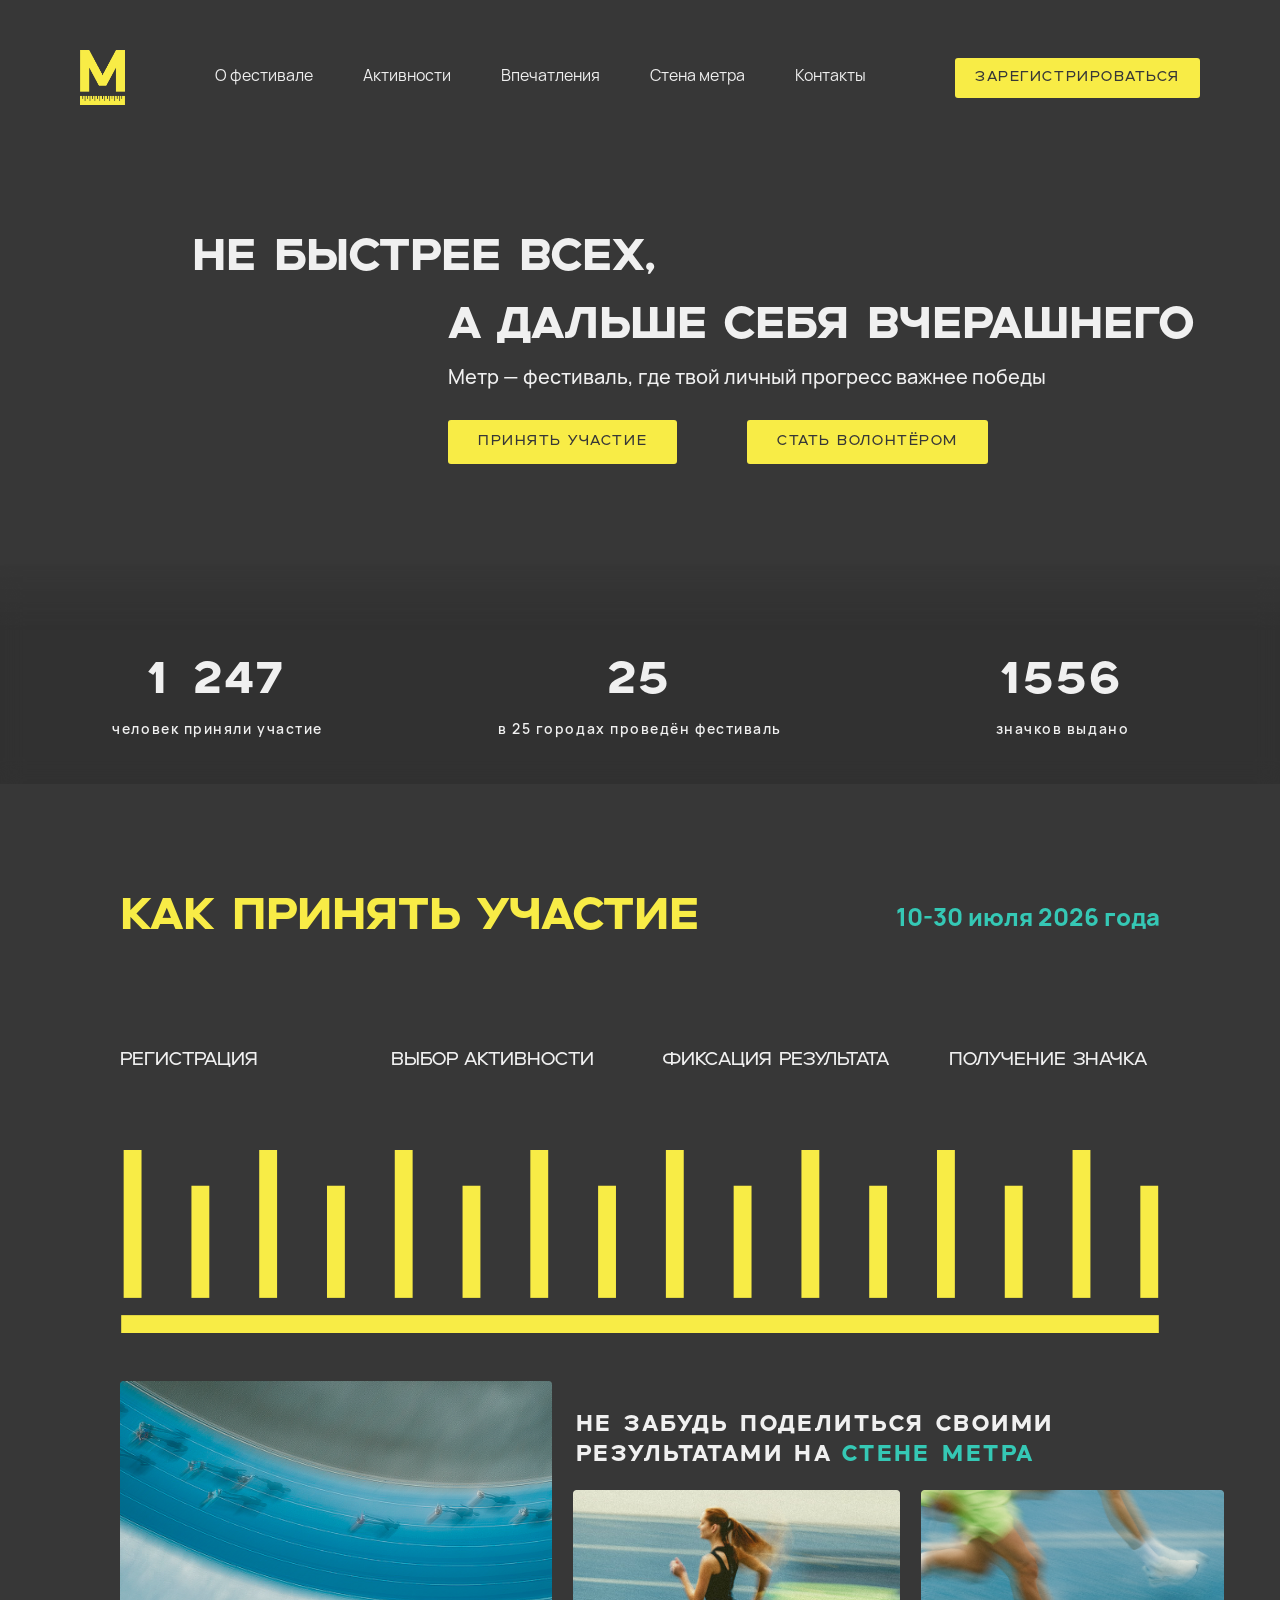
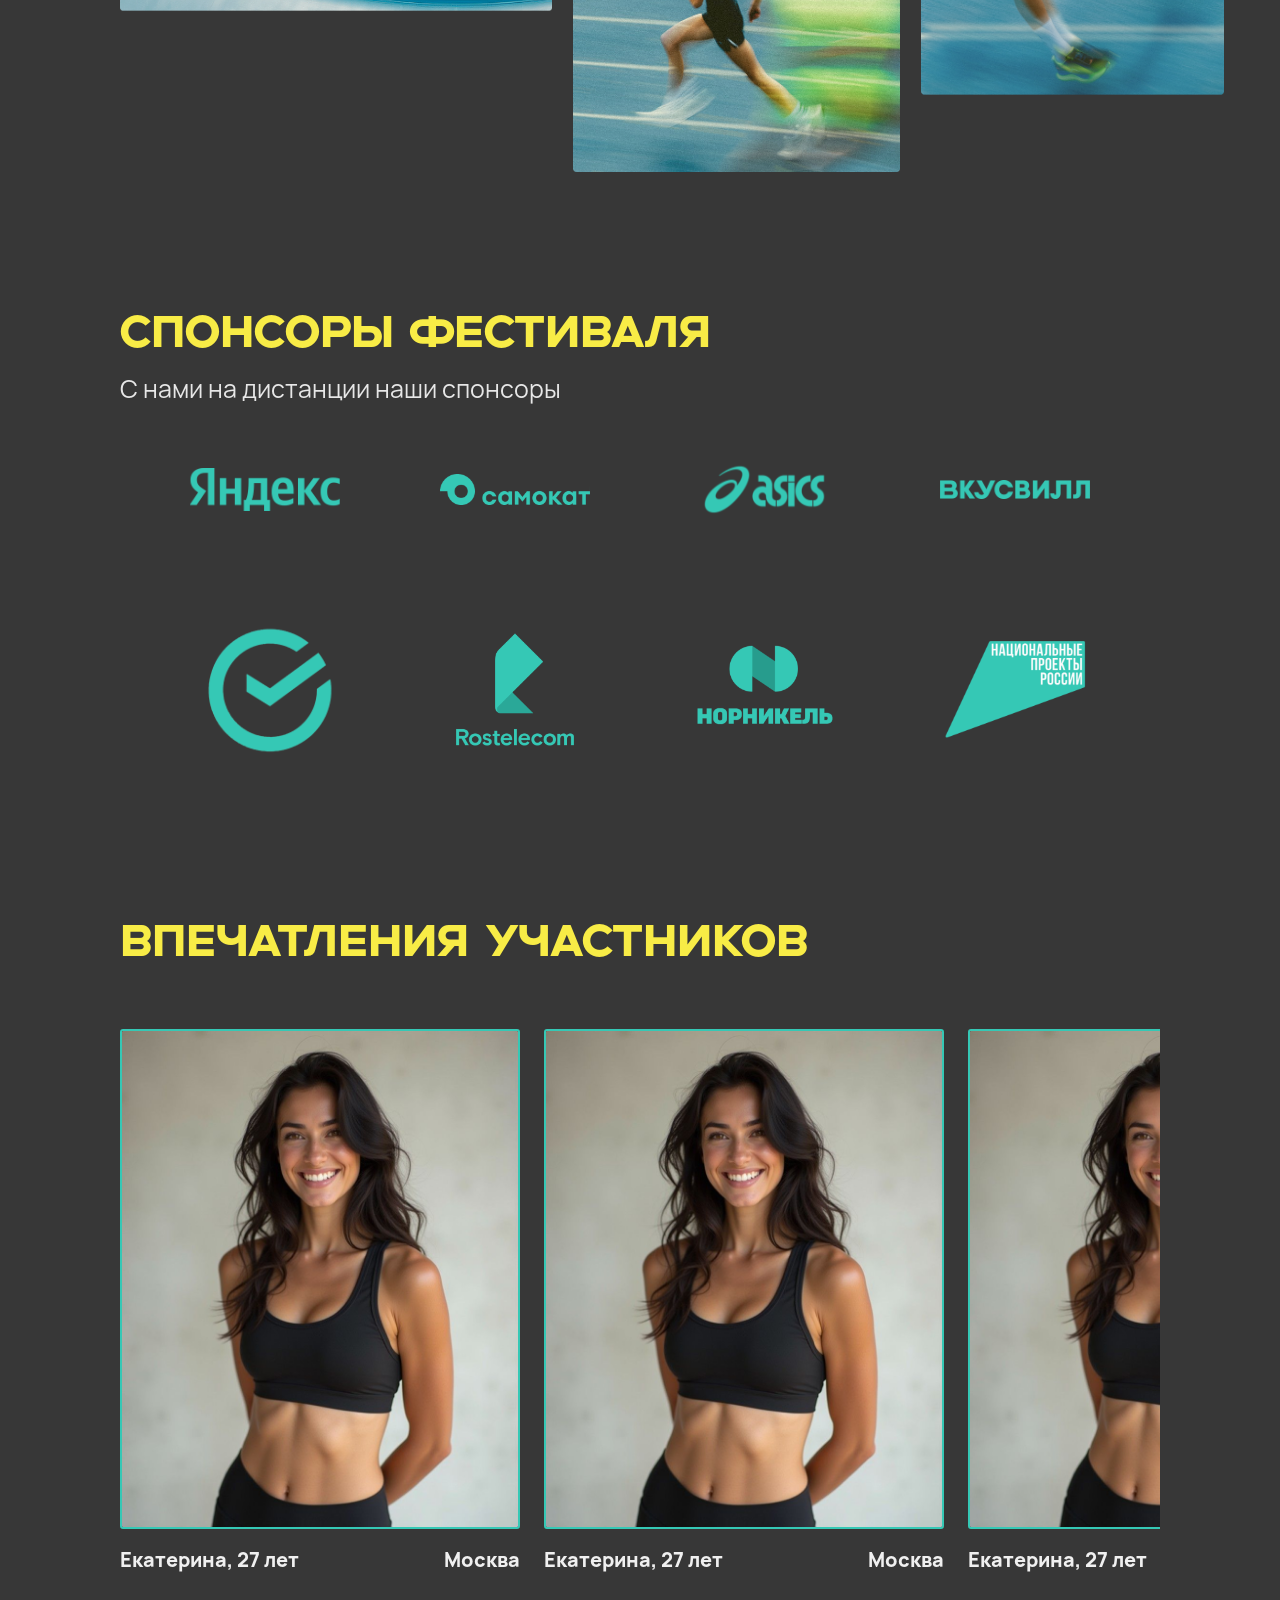
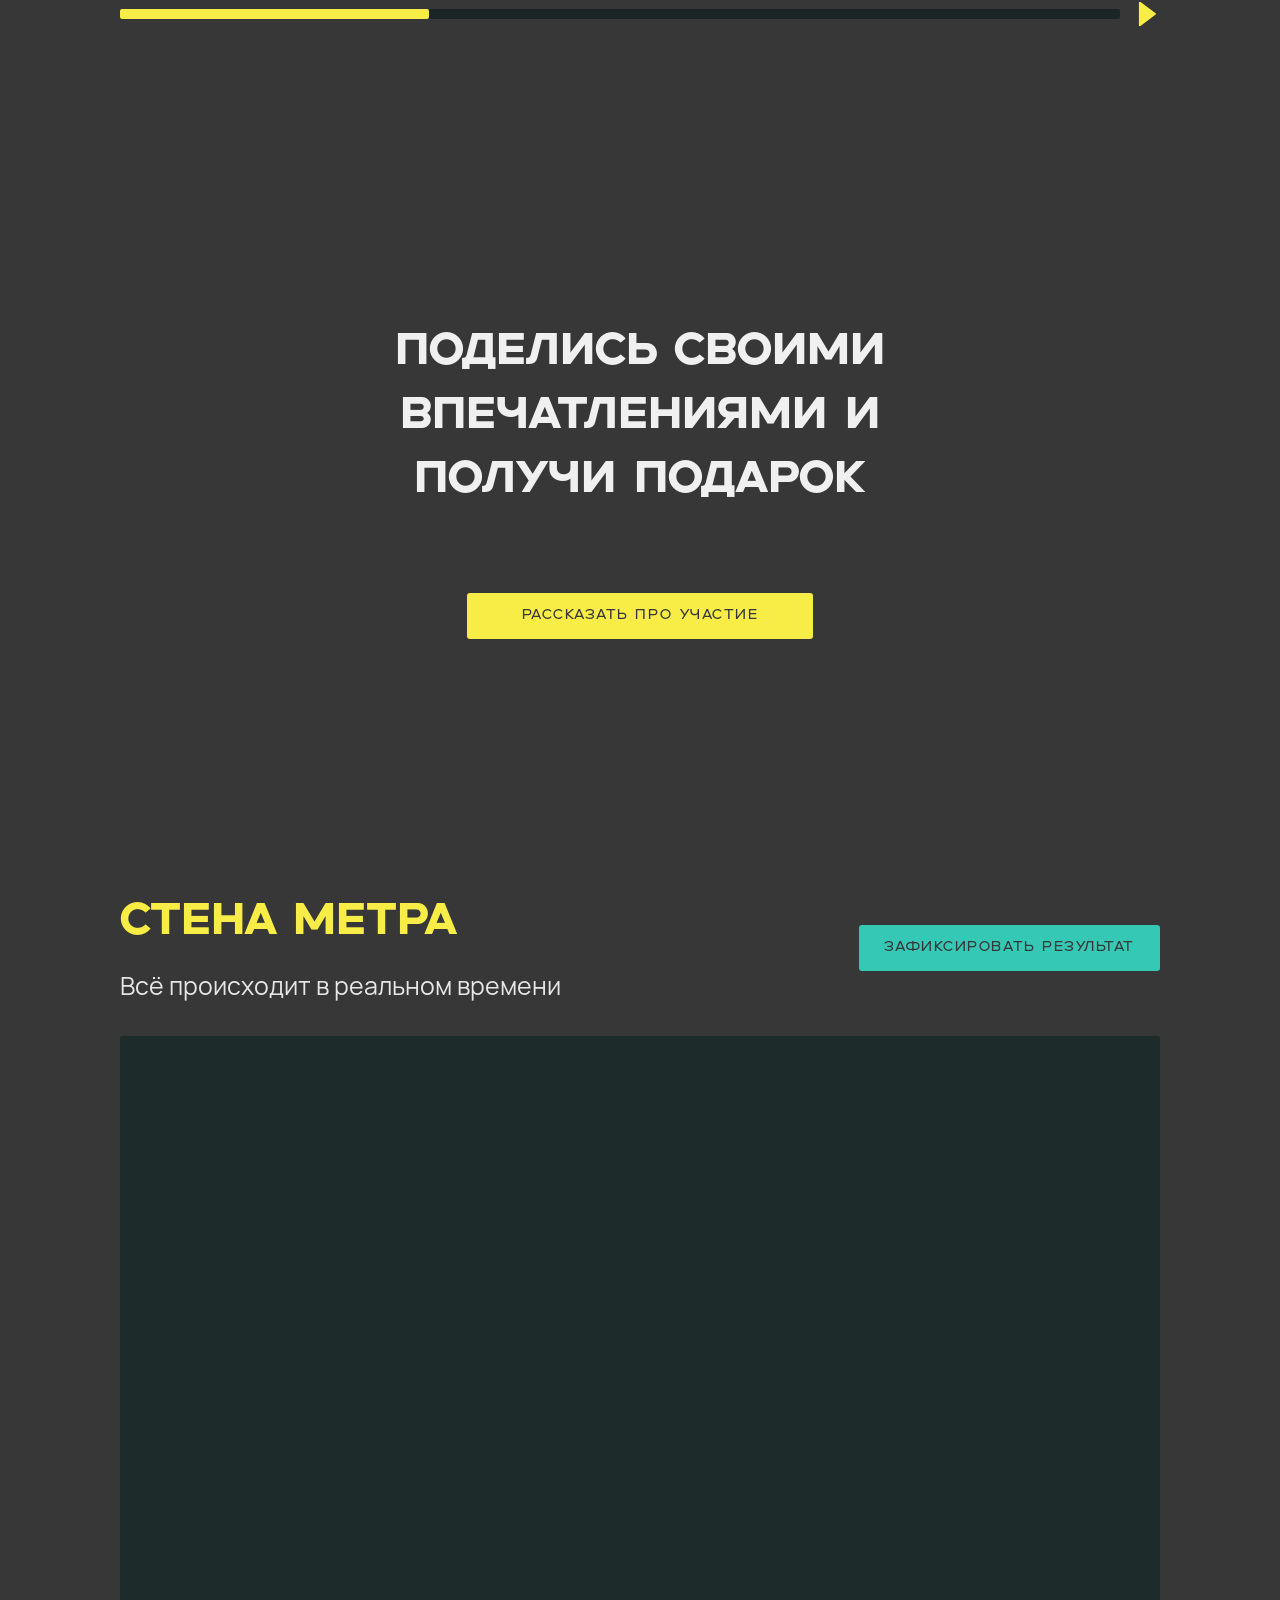
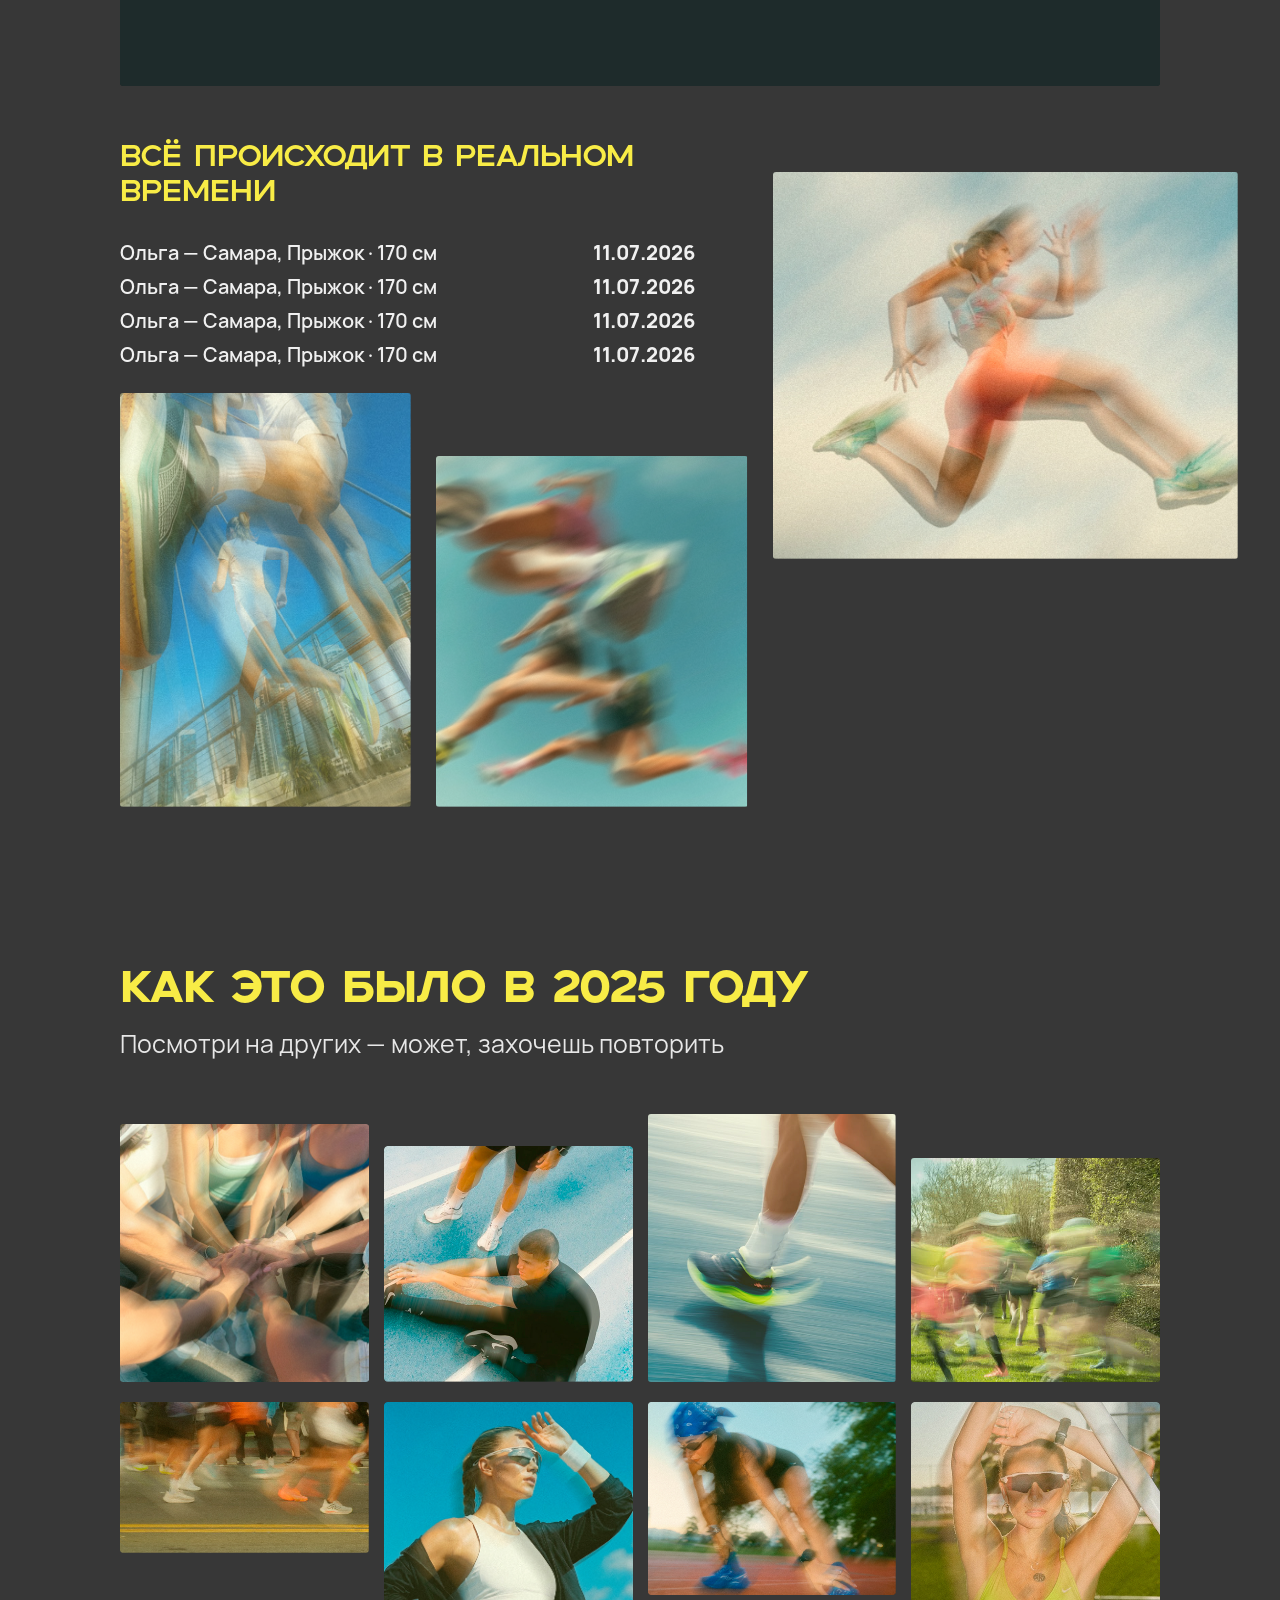
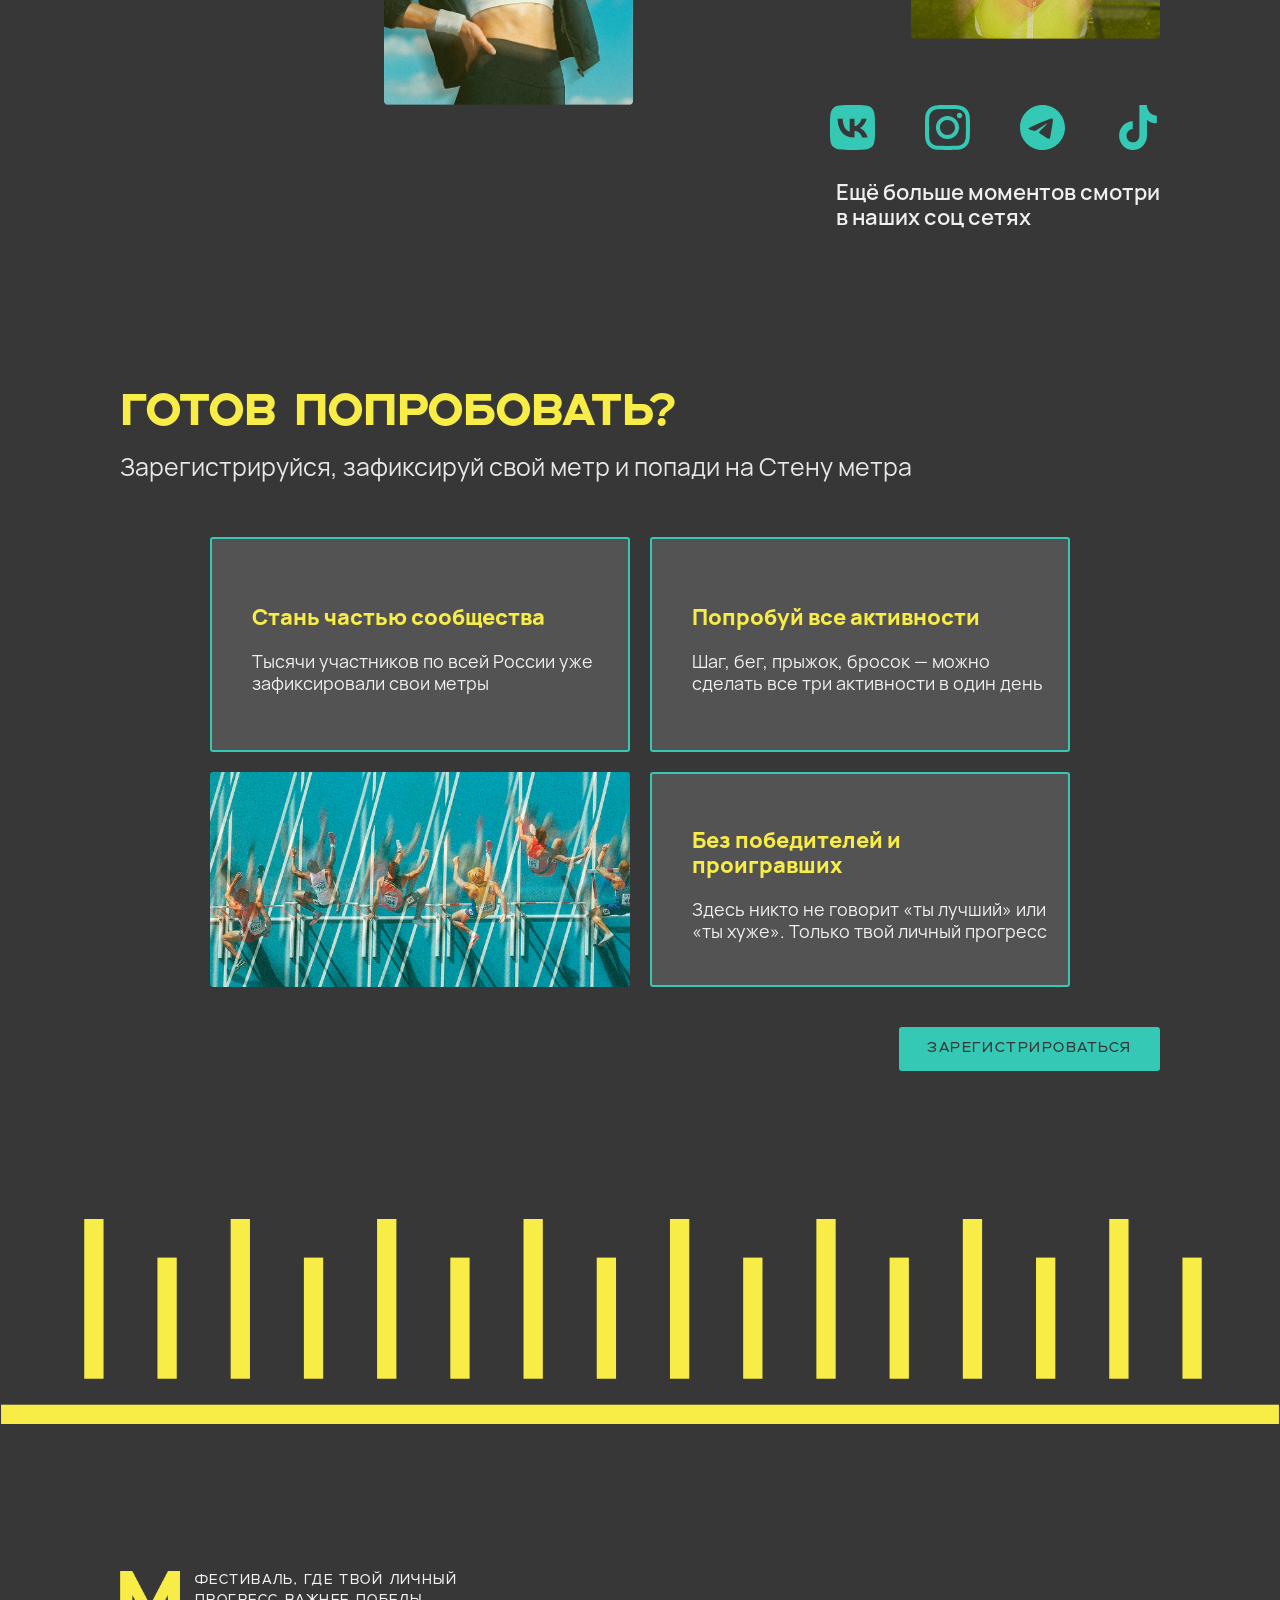
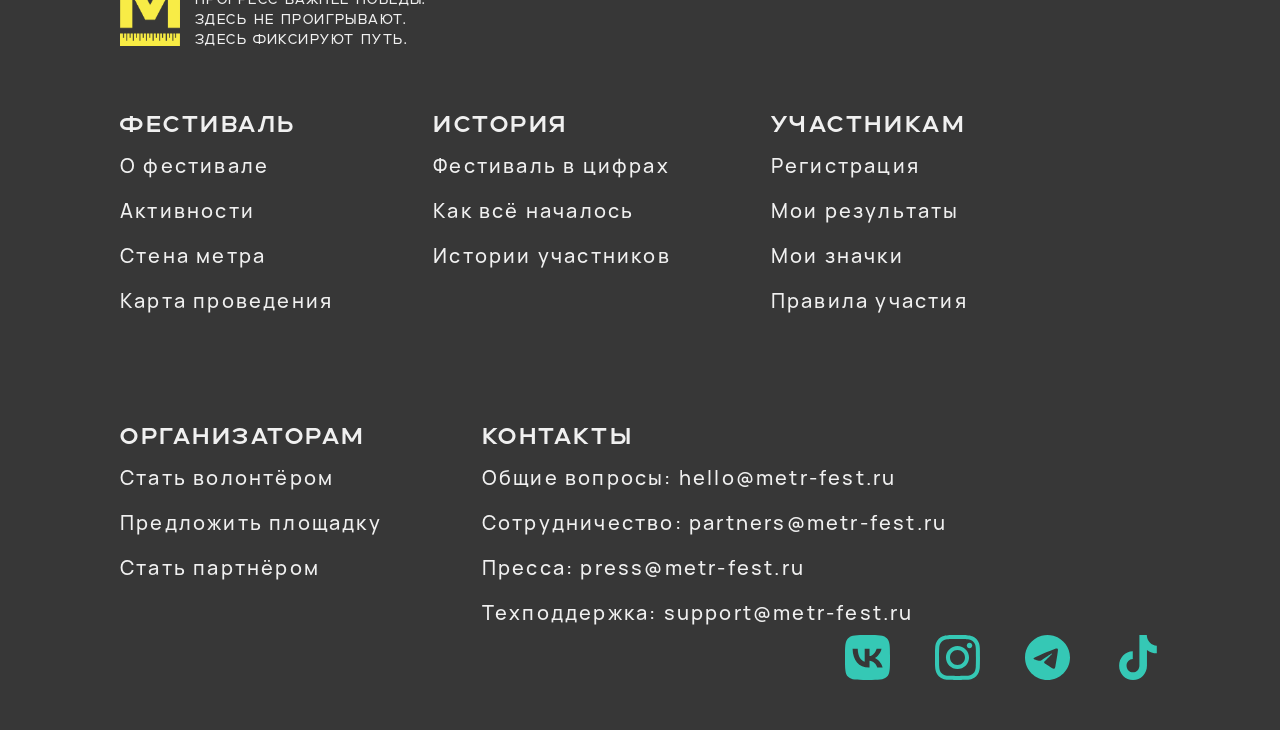
==== commit 6eccb7e9: "edits" ====
--- a/index.html
+++ b/index.html
@@ -4,7 +4,12 @@
     <meta charset="UTF-8" />
     <meta name="viewport" content="width=device-width, initial-scale=1.0" />
     <title>МЕТР</title>
-
+    <link
+      rel="icon"
+      type="image/png"
+      sizes="32x32"
+      href="/assets/gallery/icon/logo.png"
+    />
     <link rel="stylesheet" href="/style/style.css" />
     <script
       src="https://api-maps.yandex.ru/2.1/?apikey=25288a28-2bbd-44ec-8531-4476453c6249
@@ -15,19 +20,25 @@
   <body>
     <section class="promoblock">
       <header class="header">
-        <img class="header--logo" src="/assets/gallery/icon/logo.png" />
+        <a href="/index.html">
+          <img class="header--logo" src="/assets/gallery/icon/logo.png" />
+        </a>
+
         <nav class="header--navigation">
+          <div class="header--close-btn"></div>
           <ul class="header--navigation--list">
-            <li><a>О фестивале</a></li>
-            <li><a>Активности</a></li>
-            <li><a>Впечатления</a></li>
-            <li><a>Стена метра</a></li>
-            <li><a>Контакты</a></li>
+            <li><a href="/activity/activity.html">О фестивале</a></li>
+            <li><a href="/activity/activity.html">Активности</a></li>
+            <li><a href="reviews">Впечатления</a></li>
+            <li><a href="meterWall">Стена метра</a></li>
+            <li><a href="footer">Контакты</a></li>
           </ul>
         </nav>
-        <button class="btn-header">
-          <span>ЗАРЕГИСТРИРОВАТЬСЯ</span>
-        </button>
+        <a href="/registration/registration.htmls">
+          <button class="btn-header">
+            <span>ЗАРЕГИСТРИРОВАТЬСЯ</span>
+          </button>
+        </a>
 
         <div class="header--groupIcon">
           <img src="/assets/gallery/icon/user-add.svg" />
@@ -122,7 +133,7 @@
       </div>
     </section>
 
-    <section class="reviews">
+    <section class="reviews" id="reviews">
       <h2 class="reviews__title">Впечатления участников</h2>
 
       <!-- Контейнер для кастомного скролла -->
@@ -369,7 +380,7 @@
       </div>
     </section>
 
-    <section class="meterWall">
+    <section class="meterWall" id="meterWall">
       <div class="meterWall--blockTop">
         <div class="meterWall--blockTop--header">
           <div class="meterWall--blockTop--heading">
@@ -533,10 +544,12 @@
         </div>
       </div>
 
-      <button class="appealBtn"><span>ЗАРЕГИСТРИРОВАТЬСЯ</span></button>
+      <a href="/registration/registration.html"
+        ><button class="appealBtn"><span>ЗАРЕГИСТРИРОВАТЬСЯ</span></button></a
+      >
     </section>
     <div class="rule"></div>
-    <footer class="footer">
+    <footer class="footer" id="footer">
       <div class="footer--logo">
         <img src="/assets/gallery/icon/logo.png" />
         <p>
@@ -664,6 +677,24 @@
     </article>
 
     <div id="overlay"></div>
+
+    <div class="scroll-to-top">
+      <svg
+        width="24"
+        height="24"
+        viewBox="0 0 24 24"
+        fill="none"
+        xmlns="http://www.w3.org/2000/svg"
+      >
+        <path
+          d="M12 4L12 20M12 4L18 10M12 4L6 10"
+          stroke="currentColor"
+          stroke-width="2"
+          stroke-linecap="round"
+          stroke-linejoin="round"
+        />
+      </svg>
+    </div>
   </body>
   <script src="/javascript.js"></script>
 </html>
--- a/style/style.css
+++ b/style/style.css
@@ -239,35 +239,97 @@
 .btn-primary-yellow {
   background-color: #f8ec46;
   border-radius: 3px;
-  padding: 10px 22px;
+  padding: 10px 25px;
+  position: relative;
+  overflow: hidden;
+  transition: all 0.3s ease;
+  cursor: pointer;
 }
 .btn-primary-yellow span {
   font-family: "UNCAGE";
   font-weight: 400;
-  font-size: 16px;
+  font-size: 14px;
   line-height: 20px;
   letter-spacing: 0.11em;
   color: #373737;
+  position: relative;
+  z-index: 1;
+  transition: all 0.3s ease;
+}
+.btn-primary-yellow::before {
+  content: "";
+  position: absolute;
+  top: 50%;
+  left: 50%;
+  width: 0;
+  height: 0;
+  background: rgba(255, 255, 255, 0.3);
+  border-radius: 50%;
+  transform: translate(-50%, -50%);
+  transition: width 0.5s ease, height 0.5s ease;
 }
 .btn-primary-yellow:hover {
   background: rgb(246.140625, 230.953125, 20.859375);
+  transform: translateY(-3px);
+  box-shadow: 0 8px 20px rgba(0, 0, 0, 0.2);
+}
+.btn-primary-yellow:hover::before {
+  width: 300px;
+  height: 300px;
+}
+.btn-primary-yellow:hover span {
+  transform: scale(1.05);
+}
+.btn-primary-yellow:active {
+  transform: translateY(0);
 }
 
 .btn-header {
   background-color: #f8ec46;
   border-radius: 3px;
   padding: 10px 22px;
+  position: relative;
+  overflow: hidden;
+  transition: all 0.3s ease;
+  cursor: pointer;
 }
 .btn-header span {
   font-family: "UNCAGE";
   font-weight: 400;
-  font-size: 16px;
+  font-size: 14px;
   line-height: 20px;
   letter-spacing: 0.11em;
   color: #373737;
+  position: relative;
+  z-index: 1;
+  transition: all 0.3s ease;
+}
+.btn-header::before {
+  content: "";
+  position: absolute;
+  top: 50%;
+  left: 50%;
+  width: 0;
+  height: 0;
+  background: rgba(255, 255, 255, 0.3);
+  border-radius: 50%;
+  transform: translate(-50%, -50%);
+  transition: width 0.5s ease, height 0.5s ease;
 }
 .btn-header:hover {
   background: rgb(246.140625, 230.953125, 20.859375);
+  transform: translateY(-3px);
+  box-shadow: 0 8px 20px rgba(0, 0, 0, 0.2);
+}
+.btn-header:hover::before {
+  width: 300px;
+  height: 300px;
+}
+.btn-header:hover span {
+  transform: scale(1.05);
+}
+.btn-header:active {
+  transform: translateY(0);
 }
 .btn-header {
   display: block;
@@ -299,6 +361,10 @@
   background-color: #f8ec46;
   border-radius: 3px;
   padding: 10px 22px;
+  position: relative;
+  overflow: hidden;
+  transition: all 0.3s ease;
+  cursor: pointer;
 }
 .btn-headerReg span {
   font-family: "UNCAGE";
@@ -307,26 +373,84 @@
   line-height: 20px;
   letter-spacing: 0.11em;
   color: #373737;
+  position: relative;
+  z-index: 1;
+  transition: all 0.3s ease;
+}
+.btn-headerReg::before {
+  content: "";
+  position: absolute;
+  top: 50%;
+  left: 50%;
+  width: 0;
+  height: 0;
+  background: rgba(255, 255, 255, 0.3);
+  border-radius: 50%;
+  transform: translate(-50%, -50%);
+  transition: width 0.5s ease, height 0.5s ease;
 }
 .btn-headerReg:hover {
   background: rgb(246.140625, 230.953125, 20.859375);
+  transform: translateY(-3px);
+  box-shadow: 0 8px 20px rgba(0, 0, 0, 0.2);
+}
+.btn-headerReg:hover::before {
+  width: 300px;
+  height: 300px;
+}
+.btn-headerReg:hover span {
+  transform: scale(1.05);
+}
+.btn-headerReg:active {
+  transform: translateY(0);
 }
 
 .promoblock-btn {
   background-color: #f8ec46;
   border-radius: 3px;
   padding: 12px 30px;
+  position: relative;
+  overflow: hidden;
+  transition: all 0.3s ease;
+  cursor: pointer;
 }
 .promoblock-btn span {
   font-family: "UNCAGE";
   font-weight: 400;
-  font-size: 16px;
+  font-size: 14px;
   line-height: 20px;
   letter-spacing: 0.11em;
   color: #373737;
+  position: relative;
+  z-index: 1;
+  transition: all 0.3s ease;
+}
+.promoblock-btn::before {
+  content: "";
+  position: absolute;
+  top: 50%;
+  left: 50%;
+  width: 0;
+  height: 0;
+  background: rgba(255, 255, 255, 0.3);
+  border-radius: 50%;
+  transform: translate(-50%, -50%);
+  transition: width 0.5s ease, height 0.5s ease;
 }
 .promoblock-btn:hover {
   background: rgb(246.140625, 230.953125, 20.859375);
+  transform: translateY(-3px);
+  box-shadow: 0 8px 20px rgba(0, 0, 0, 0.2);
+}
+.promoblock-btn:hover::before {
+  width: 300px;
+  height: 300px;
+}
+.promoblock-btn:hover span {
+  transform: scale(1.05);
+}
+.promoblock-btn:active {
+  transform: translateY(0);
 }
 .promoblock-btn {
   display: block;
@@ -341,6 +465,10 @@
     background-color: #f8ec46;
     border-radius: 3px;
     padding: 10px 10px;
+    position: relative;
+    overflow: hidden;
+    transition: all 0.3s ease;
+    cursor: pointer;
   }
   .promoblock-btn span {
     font-family: "UNCAGE";
@@ -349,9 +477,36 @@
     line-height: 20px;
     letter-spacing: 0.11em;
     color: #373737;
+    position: relative;
+    z-index: 1;
+    transition: all 0.3s ease;
+  }
+  .promoblock-btn::before {
+    content: "";
+    position: absolute;
+    top: 50%;
+    left: 50%;
+    width: 0;
+    height: 0;
+    background: rgba(255, 255, 255, 0.3);
+    border-radius: 50%;
+    transform: translate(-50%, -50%);
+    transition: width 0.5s ease, height 0.5s ease;
   }
   .promoblock-btn:hover {
     background: rgb(246.140625, 230.953125, 20.859375);
+    transform: translateY(-3px);
+    box-shadow: 0 8px 20px rgba(0, 0, 0, 0.2);
+  }
+  .promoblock-btn:hover::before {
+    width: 300px;
+    height: 300px;
+  }
+  .promoblock-btn:hover span {
+    transform: scale(1.05);
+  }
+  .promoblock-btn:active {
+    transform: translateY(0);
   }
   .promoblock-btn {
     width: 215px;
@@ -363,6 +518,10 @@
     background-color: #f8ec46;
     border-radius: 3px;
     padding: 10px 10px;
+    position: relative;
+    overflow: hidden;
+    transition: all 0.3s ease;
+    cursor: pointer;
   }
   .promoblock-btn span {
     font-family: "UNCAGE";
@@ -371,9 +530,36 @@
     line-height: 20px;
     letter-spacing: 0.11em;
     color: #373737;
+    position: relative;
+    z-index: 1;
+    transition: all 0.3s ease;
+  }
+  .promoblock-btn::before {
+    content: "";
+    position: absolute;
+    top: 50%;
+    left: 50%;
+    width: 0;
+    height: 0;
+    background: rgba(255, 255, 255, 0.3);
+    border-radius: 50%;
+    transform: translate(-50%, -50%);
+    transition: width 0.5s ease, height 0.5s ease;
   }
   .promoblock-btn:hover {
     background: rgb(246.140625, 230.953125, 20.859375);
+    transform: translateY(-3px);
+    box-shadow: 0 8px 20px rgba(0, 0, 0, 0.2);
+  }
+  .promoblock-btn:hover::before {
+    width: 300px;
+    height: 300px;
+  }
+  .promoblock-btn:hover span {
+    transform: scale(1.05);
+  }
+  .promoblock-btn:active {
+    transform: translateY(0);
   }
   .promoblock-btn {
     width: 80%;
@@ -385,17 +571,48 @@
   background-color: #f8ec46;
   border-radius: 3px;
   padding: 13px 55px;
+  position: relative;
+  overflow: hidden;
+  transition: all 0.3s ease;
+  cursor: pointer;
 }
 .offer-btn span {
   font-family: "UNCAGE";
   font-weight: 400;
-  font-size: 16px;
+  font-size: 14px;
   line-height: 20px;
   letter-spacing: 0.11em;
   color: #373737;
+  position: relative;
+  z-index: 1;
+  transition: all 0.3s ease;
+}
+.offer-btn::before {
+  content: "";
+  position: absolute;
+  top: 50%;
+  left: 50%;
+  width: 0;
+  height: 0;
+  background: rgba(255, 255, 255, 0.3);
+  border-radius: 50%;
+  transform: translate(-50%, -50%);
+  transition: width 0.5s ease, height 0.5s ease;
 }
 .offer-btn:hover {
   background: rgb(246.140625, 230.953125, 20.859375);
+  transform: translateY(-3px);
+  box-shadow: 0 8px 20px rgba(0, 0, 0, 0.2);
+}
+.offer-btn:hover::before {
+  width: 300px;
+  height: 300px;
+}
+.offer-btn:hover span {
+  transform: scale(1.05);
+}
+.offer-btn:active {
+  transform: translateY(0);
 }
 .offer-btn {
   display: block;
@@ -410,6 +627,10 @@
     background-color: #f8ec46;
     border-radius: 3px;
     padding: 10px 10px;
+    position: relative;
+    overflow: hidden;
+    transition: all 0.3s ease;
+    cursor: pointer;
   }
   .offer-btn span {
     font-family: "UNCAGE";
@@ -418,9 +639,36 @@
     line-height: 20px;
     letter-spacing: 0.11em;
     color: #373737;
+    position: relative;
+    z-index: 1;
+    transition: all 0.3s ease;
+  }
+  .offer-btn::before {
+    content: "";
+    position: absolute;
+    top: 50%;
+    left: 50%;
+    width: 0;
+    height: 0;
+    background: rgba(255, 255, 255, 0.3);
+    border-radius: 50%;
+    transform: translate(-50%, -50%);
+    transition: width 0.5s ease, height 0.5s ease;
   }
   .offer-btn:hover {
     background: rgb(246.140625, 230.953125, 20.859375);
+    transform: translateY(-3px);
+    box-shadow: 0 8px 20px rgba(0, 0, 0, 0.2);
+  }
+  .offer-btn:hover::before {
+    width: 300px;
+    height: 300px;
+  }
+  .offer-btn:hover span {
+    transform: scale(1.05);
+  }
+  .offer-btn:active {
+    transform: translateY(0);
   }
   .offer-btn {
     width: 265px;
@@ -432,6 +680,10 @@
     background-color: #f8ec46;
     border-radius: 3px;
     padding: 12px 10px;
+    position: relative;
+    overflow: hidden;
+    transition: all 0.3s ease;
+    cursor: pointer;
   }
   .offer-btn span {
     font-family: "UNCAGE";
@@ -440,9 +692,36 @@
     line-height: 20px;
     letter-spacing: 0.11em;
     color: #373737;
+    position: relative;
+    z-index: 1;
+    transition: all 0.3s ease;
+  }
+  .offer-btn::before {
+    content: "";
+    position: absolute;
+    top: 50%;
+    left: 50%;
+    width: 0;
+    height: 0;
+    background: rgba(255, 255, 255, 0.3);
+    border-radius: 50%;
+    transform: translate(-50%, -50%);
+    transition: width 0.5s ease, height 0.5s ease;
   }
   .offer-btn:hover {
     background: rgb(246.140625, 230.953125, 20.859375);
+    transform: translateY(-3px);
+    box-shadow: 0 8px 20px rgba(0, 0, 0, 0.2);
+  }
+  .offer-btn:hover::before {
+    width: 300px;
+    height: 300px;
+  }
+  .offer-btn:hover span {
+    transform: scale(1.05);
+  }
+  .offer-btn:active {
+    transform: translateY(0);
   }
   .offer-btn {
     width: 75%;
@@ -454,6 +733,10 @@
   background-color: #35c8b5;
   border-radius: 3px;
   padding: 13px 25px;
+  position: relative;
+  overflow: hidden;
+  transition: all 0.3s ease;
+  cursor: pointer;
 }
 .meterWallBtn span {
   font-family: "UNCAGE";
@@ -463,9 +746,30 @@
   letter-spacing: 0.11em;
   color: #373737;
   white-space: nowrap;
+  position: relative;
+  z-index: 1;
+  transition: all 0.3s ease;
+}
+.meterWallBtn::before {
+  content: "";
+  position: absolute;
+  bottom: 0;
+  left: -100%;
+  width: 100%;
+  height: 3px;
+  background: rgba(255, 255, 255, 0.8);
+  transition: left 0.4s ease;
 }
 .meterWallBtn:hover {
   background: rgb(42.3162055336, 159.6837944664, 144.5138339921);
+  transform: scale(1.02);
+  box-shadow: 0 5px 15px rgba(53, 200, 181, 0.4);
+}
+.meterWallBtn:hover::before {
+  left: 0;
+}
+.meterWallBtn:hover span {
+  letter-spacing: 0.15em;
 }
 @media (min-width: 800px) and (max-width: 1199px) {
   .meterWallBtn {
@@ -478,6 +782,10 @@
   background-color: #35c8b5;
   border-radius: 3px;
   padding: 13px 28px;
+  position: relative;
+  overflow: hidden;
+  transition: all 0.3s ease;
+  cursor: pointer;
 }
 .btnModal span {
   font-family: "UNCAGE";
@@ -487,15 +795,40 @@
   letter-spacing: 0.11em;
   color: #373737;
   white-space: nowrap;
+  position: relative;
+  z-index: 1;
+  transition: all 0.3s ease;
+}
+.btnModal::before {
+  content: "";
+  position: absolute;
+  bottom: 0;
+  left: -100%;
+  width: 100%;
+  height: 3px;
+  background: rgba(255, 255, 255, 0.8);
+  transition: left 0.4s ease;
 }
 .btnModal:hover {
   background: rgb(42.3162055336, 159.6837944664, 144.5138339921);
+  transform: scale(1.02);
+  box-shadow: 0 5px 15px rgba(53, 200, 181, 0.4);
+}
+.btnModal:hover::before {
+  left: 0;
+}
+.btnModal:hover span {
+  letter-spacing: 0.15em;
 }
 
 .appealBtn {
   background-color: #35c8b5;
   border-radius: 3px;
   padding: 12px 28px;
+  position: relative;
+  overflow: hidden;
+  transition: all 0.3s ease;
+  cursor: pointer;
 }
 .appealBtn span {
   font-family: "UNCAGE";
@@ -505,9 +838,30 @@
   letter-spacing: 0.11em;
   color: #373737;
   white-space: nowrap;
+  position: relative;
+  z-index: 1;
+  transition: all 0.3s ease;
+}
+.appealBtn::before {
+  content: "";
+  position: absolute;
+  bottom: 0;
+  left: -100%;
+  width: 100%;
+  height: 3px;
+  background: rgba(255, 255, 255, 0.8);
+  transition: left 0.4s ease;
 }
 .appealBtn:hover {
   background: rgb(42.3162055336, 159.6837944664, 144.5138339921);
+  transform: scale(1.02);
+  box-shadow: 0 5px 15px rgba(53, 200, 181, 0.4);
+}
+.appealBtn:hover::before {
+  left: 0;
+}
+.appealBtn:hover span {
+  letter-spacing: 0.15em;
 }
 .appealBtn {
   margin-left: auto;
@@ -540,6 +894,10 @@
   background-color: #f8ec46;
   border-radius: 3px;
   padding: 12px 10px;
+  position: relative;
+  overflow: hidden;
+  transition: all 0.3s ease;
+  cursor: pointer;
 }
 .btnReg span {
   font-family: "UNCAGE";
@@ -548,9 +906,36 @@
   line-height: 20px;
   letter-spacing: 0.11em;
   color: #373737;
+  position: relative;
+  z-index: 1;
+  transition: all 0.3s ease;
+}
+.btnReg::before {
+  content: "";
+  position: absolute;
+  top: 50%;
+  left: 50%;
+  width: 0;
+  height: 0;
+  background: rgba(255, 255, 255, 0.3);
+  border-radius: 50%;
+  transform: translate(-50%, -50%);
+  transition: width 0.5s ease, height 0.5s ease;
 }
 .btnReg:hover {
   background: rgb(246.140625, 230.953125, 20.859375);
+  transform: translateY(-3px);
+  box-shadow: 0 8px 20px rgba(0, 0, 0, 0.2);
+}
+.btnReg:hover::before {
+  width: 300px;
+  height: 300px;
+}
+.btnReg:hover span {
+  transform: scale(1.05);
+}
+.btnReg:active {
+  transform: translateY(0);
 }
 .btnReg {
   width: 415px;
@@ -566,6 +951,10 @@
   background-color: #35c8b5;
   border-radius: 3px;
   padding: 13px 70px;
+  position: relative;
+  overflow: hidden;
+  transition: all 0.3s ease;
+  cursor: pointer;
 }
 .btnFixing span {
   font-family: "UNCAGE";
@@ -575,15 +964,40 @@
   letter-spacing: 0.11em;
   color: #373737;
   white-space: nowrap;
+  position: relative;
+  z-index: 1;
+  transition: all 0.3s ease;
+}
+.btnFixing::before {
+  content: "";
+  position: absolute;
+  bottom: 0;
+  left: -100%;
+  width: 100%;
+  height: 3px;
+  background: rgba(255, 255, 255, 0.8);
+  transition: left 0.4s ease;
 }
 .btnFixing:hover {
   background: rgb(42.3162055336, 159.6837944664, 144.5138339921);
+  transform: scale(1.02);
+  box-shadow: 0 5px 15px rgba(53, 200, 181, 0.4);
+}
+.btnFixing:hover::before {
+  left: 0;
+}
+.btnFixing:hover span {
+  letter-spacing: 0.15em;
 }
 @media (min-width: 800px) and (max-width: 1199px) {
   .btnFixing {
     background-color: #35c8b5;
     border-radius: 3px;
     padding: 13px 70px;
+    position: relative;
+    overflow: hidden;
+    transition: all 0.3s ease;
+    cursor: pointer;
   }
   .btnFixing span {
     font-family: "UNCAGE";
@@ -593,9 +1007,30 @@
     letter-spacing: 0.11em;
     color: #373737;
     white-space: nowrap;
+    position: relative;
+    z-index: 1;
+    transition: all 0.3s ease;
+  }
+  .btnFixing::before {
+    content: "";
+    position: absolute;
+    bottom: 0;
+    left: -100%;
+    width: 100%;
+    height: 3px;
+    background: rgba(255, 255, 255, 0.8);
+    transition: left 0.4s ease;
   }
   .btnFixing:hover {
     background: rgb(42.3162055336, 159.6837944664, 144.5138339921);
+    transform: scale(1.02);
+    box-shadow: 0 5px 15px rgba(53, 200, 181, 0.4);
+  }
+  .btnFixing:hover::before {
+    left: 0;
+  }
+  .btnFixing:hover span {
+    letter-spacing: 0.15em;
   }
   .btnFixing {
     width: 400px;
@@ -613,6 +1048,10 @@
     background-color: #35c8b5;
     border-radius: 3px;
     padding: 13px 40px;
+    position: relative;
+    overflow: hidden;
+    transition: all 0.3s ease;
+    cursor: pointer;
   }
   .btnFixing span {
     font-family: "UNCAGE";
@@ -622,9 +1061,30 @@
     letter-spacing: 0.11em;
     color: #373737;
     white-space: nowrap;
+    position: relative;
+    z-index: 1;
+    transition: all 0.3s ease;
+  }
+  .btnFixing::before {
+    content: "";
+    position: absolute;
+    bottom: 0;
+    left: -100%;
+    width: 100%;
+    height: 3px;
+    background: rgba(255, 255, 255, 0.8);
+    transition: left 0.4s ease;
   }
   .btnFixing:hover {
     background: rgb(42.3162055336, 159.6837944664, 144.5138339921);
+    transform: scale(1.02);
+    box-shadow: 0 5px 15px rgba(53, 200, 181, 0.4);
+  }
+  .btnFixing:hover::before {
+    left: 0;
+  }
+  .btnFixing:hover span {
+    letter-spacing: 0.15em;
   }
   .btnFixing {
     margin-top: 30px;
@@ -635,6 +1095,10 @@
   background-color: #f8ec46;
   border-radius: 3px;
   padding: 10px 22px;
+  position: relative;
+  overflow: hidden;
+  transition: all 0.3s ease;
+  cursor: pointer;
 }
 .btnProfile span {
   font-family: "UNCAGE";
@@ -643,9 +1107,36 @@
   line-height: 20px;
   letter-spacing: 0.11em;
   color: #373737;
+  position: relative;
+  z-index: 1;
+  transition: all 0.3s ease;
+}
+.btnProfile::before {
+  content: "";
+  position: absolute;
+  top: 50%;
+  left: 50%;
+  width: 0;
+  height: 0;
+  background: rgba(255, 255, 255, 0.3);
+  border-radius: 50%;
+  transform: translate(-50%, -50%);
+  transition: width 0.5s ease, height 0.5s ease;
 }
 .btnProfile:hover {
   background: rgb(246.140625, 230.953125, 20.859375);
+  transform: translateY(-3px);
+  box-shadow: 0 8px 20px rgba(0, 0, 0, 0.2);
+}
+.btnProfile:hover::before {
+  width: 300px;
+  height: 300px;
+}
+.btnProfile:hover span {
+  transform: scale(1.05);
+}
+.btnProfile:active {
+  transform: translateY(0);
 }
 .btnProfile {
   position: absolute;
@@ -667,6 +1158,10 @@
   background-color: #35c8b5;
   border-radius: 3px;
   padding: 10px 20px;
+  position: relative;
+  overflow: hidden;
+  transition: all 0.3s ease;
+  cursor: pointer;
 }
 .btnResults span {
   font-family: "UNCAGE";
@@ -676,9 +1171,30 @@
   letter-spacing: 0.11em;
   color: #373737;
   white-space: nowrap;
+  position: relative;
+  z-index: 1;
+  transition: all 0.3s ease;
+}
+.btnResults::before {
+  content: "";
+  position: absolute;
+  bottom: 0;
+  left: -100%;
+  width: 100%;
+  height: 3px;
+  background: rgba(255, 255, 255, 0.8);
+  transition: left 0.4s ease;
 }
 .btnResults:hover {
   background: rgb(42.3162055336, 159.6837944664, 144.5138339921);
+  transform: scale(1.02);
+  box-shadow: 0 5px 15px rgba(53, 200, 181, 0.4);
+}
+.btnResults:hover::before {
+  left: 0;
+}
+.btnResults:hover span {
+  letter-spacing: 0.15em;
 }
 .btnResults {
   align-self: flex-end;
@@ -710,6 +1226,10 @@
   background-color: #35c8b5;
   border-radius: 3px;
   padding: 10px 70px;
+  position: relative;
+  overflow: hidden;
+  transition: all 0.3s ease;
+  cursor: pointer;
 }
 .headerAdminBtn span {
   font-family: "UNCAGE";
@@ -719,9 +1239,30 @@
   letter-spacing: 0.11em;
   color: #373737;
   white-space: nowrap;
+  position: relative;
+  z-index: 1;
+  transition: all 0.3s ease;
+}
+.headerAdminBtn::before {
+  content: "";
+  position: absolute;
+  bottom: 0;
+  left: -100%;
+  width: 100%;
+  height: 3px;
+  background: rgba(255, 255, 255, 0.8);
+  transition: left 0.4s ease;
 }
 .headerAdminBtn:hover {
   background: rgb(42.3162055336, 159.6837944664, 144.5138339921);
+  transform: scale(1.02);
+  box-shadow: 0 5px 15px rgba(53, 200, 181, 0.4);
+}
+.headerAdminBtn:hover::before {
+  left: 0;
+}
+.headerAdminBtn:hover span {
+  letter-spacing: 0.15em;
 }
 @media (min-width: 500px) and (max-width: 799px) {
   .headerAdminBtn {
@@ -742,6 +1283,10 @@
   background-color: #35c8b5;
   border-radius: 3px;
   padding: 13px 30px;
+  position: relative;
+  overflow: hidden;
+  transition: all 0.3s ease;
+  cursor: pointer;
 }
 .recentActionsBtn span {
   font-family: "UNCAGE";
@@ -751,15 +1296,40 @@
   letter-spacing: 0.11em;
   color: #373737;
   white-space: nowrap;
+  position: relative;
+  z-index: 1;
+  transition: all 0.3s ease;
+}
+.recentActionsBtn::before {
+  content: "";
+  position: absolute;
+  bottom: 0;
+  left: -100%;
+  width: 100%;
+  height: 3px;
+  background: rgba(255, 255, 255, 0.8);
+  transition: left 0.4s ease;
 }
 .recentActionsBtn:hover {
   background: rgb(42.3162055336, 159.6837944664, 144.5138339921);
+  transform: scale(1.02);
+  box-shadow: 0 5px 15px rgba(53, 200, 181, 0.4);
+}
+.recentActionsBtn:hover::before {
+  left: 0;
+}
+.recentActionsBtn:hover span {
+  letter-spacing: 0.15em;
 }
 @media (min-width: 500px) and (max-width: 799px) {
   .recentActionsBtn {
     background-color: #35c8b5;
     border-radius: 3px;
     padding: 13px 10px;
+    position: relative;
+    overflow: hidden;
+    transition: all 0.3s ease;
+    cursor: pointer;
   }
   .recentActionsBtn span {
     font-family: "UNCAGE";
@@ -769,9 +1339,30 @@
     letter-spacing: 0.11em;
     color: #373737;
     white-space: nowrap;
+    position: relative;
+    z-index: 1;
+    transition: all 0.3s ease;
+  }
+  .recentActionsBtn::before {
+    content: "";
+    position: absolute;
+    bottom: 0;
+    left: -100%;
+    width: 100%;
+    height: 3px;
+    background: rgba(255, 255, 255, 0.8);
+    transition: left 0.4s ease;
   }
   .recentActionsBtn:hover {
     background: rgb(42.3162055336, 159.6837944664, 144.5138339921);
+    transform: scale(1.02);
+    box-shadow: 0 5px 15px rgba(53, 200, 181, 0.4);
+  }
+  .recentActionsBtn:hover::before {
+    left: 0;
+  }
+  .recentActionsBtn:hover span {
+    letter-spacing: 0.15em;
   }
   .recentActionsBtn {
     align-self: center;
@@ -783,6 +1374,10 @@
     background-color: #35c8b5;
     border-radius: 3px;
     padding: 13px 10px;
+    position: relative;
+    overflow: hidden;
+    transition: all 0.3s ease;
+    cursor: pointer;
   }
   .recentActionsBtn span {
     font-family: "UNCAGE";
@@ -792,9 +1387,30 @@
     letter-spacing: 0.11em;
     color: #373737;
     white-space: nowrap;
+    position: relative;
+    z-index: 1;
+    transition: all 0.3s ease;
+  }
+  .recentActionsBtn::before {
+    content: "";
+    position: absolute;
+    bottom: 0;
+    left: -100%;
+    width: 100%;
+    height: 3px;
+    background: rgba(255, 255, 255, 0.8);
+    transition: left 0.4s ease;
   }
   .recentActionsBtn:hover {
     background: rgb(42.3162055336, 159.6837944664, 144.5138339921);
+    transform: scale(1.02);
+    box-shadow: 0 5px 15px rgba(53, 200, 181, 0.4);
+  }
+  .recentActionsBtn:hover::before {
+    left: 0;
+  }
+  .recentActionsBtn:hover span {
+    letter-spacing: 0.15em;
   }
   .recentActionsBtn {
     align-self: center;
@@ -1772,6 +2388,25 @@
   font-size: 17px;
   color: #f0f0f0;
   cursor: pointer;
+  position: relative;
+  padding-bottom: 5px;
+  transition: color 0.3s ease;
+}
+.header--navigation--list li::after {
+  content: "";
+  position: absolute;
+  bottom: 0;
+  left: 0;
+  width: 0;
+  height: 2px;
+  background: #f8ec46;
+  transition: width 0.3s ease;
+}
+.header--navigation--list li:hover {
+  color: #f8ec46;
+}
+.header--navigation--list li:hover::after {
+  width: 100%;
 }
 .header--logo {
   width: 56px;
@@ -1801,6 +2436,86 @@
     gap: 30px;
   }
 }
+@media (max-width: 1200px) {
+  .header--groupIcon img:last-child {
+    display: block !important;
+    cursor: pointer;
+  }
+  .header--navigation {
+    position: fixed;
+    top: 0;
+    right: -100%;
+    width: 70%;
+    max-width: 400px;
+    height: 100vh;
+    background: #373737;
+    z-index: 1000;
+    padding: 80px 40px;
+    transition: right 0.4s ease;
+    box-shadow: -5px 0 30px rgba(0, 0, 0, 0.3);
+    display: block !important;
+    font-family: "Manrope";
+  }
+  .header--navigation.active {
+    right: 0;
+  }
+  .header--navigation--list {
+    flex-direction: column;
+    gap: 30px;
+  }
+}
+.header--close-btn {
+  position: absolute;
+  top: 20px;
+  right: 20px;
+  width: 30px;
+  height: 30px;
+  cursor: pointer;
+  z-index: 1001;
+  display: none;
+}
+.header--close-btn::before, .header--close-btn::after {
+  content: "";
+  position: absolute;
+  top: 50%;
+  left: 50%;
+  width: 24px;
+  height: 2px;
+  background: #f8ec46;
+  transition: all 0.3s ease;
+}
+.header--close-btn::before {
+  transform: translate(-50%, -50%) rotate(45deg);
+}
+.header--close-btn::after {
+  transform: translate(-50%, -50%) rotate(-45deg);
+}
+.header--close-btn:hover::before, .header--close-btn:hover::after {
+  background: #f8ec46;
+  transform: translate(-50%, -50%) rotate(0deg);
+}
+@media (max-width: 1200px) {
+  .header--close-btn {
+    display: block;
+  }
+}
+.header--overlay {
+  position: fixed;
+  top: 0;
+  left: 0;
+  width: 100%;
+  height: 100%;
+  background: rgba(0, 0, 0, 0.7);
+  backdrop-filter: blur(4px);
+  z-index: 999;
+  opacity: 0;
+  visibility: hidden;
+  transition: all 0.3s ease;
+}
+.header--overlay.active {
+  opacity: 1;
+  visibility: visible;
+}
 @media (min-width: 1525px) and (max-width: 2000px) {
   .header {
     margin-left: 120px;
@@ -1846,6 +2561,10 @@
     width: 35px;
     height: 35px;
   }
+}
+
+.burger-active {
+  overflow: hidden;
 }
 
 .footer {
@@ -3702,6 +4421,7 @@
 .gallery--socialMedia-icons img {
   width: 45px;
   height: 45px;
+  cursor: pointer;
 }
 @media (min-width: 250px) and (max-width: 499px) {
   .gallery--socialMedia-icons img {
@@ -3888,6 +4608,65 @@
     background-image: url(/assets/gallery/background/rule_footer_mobile.svg);
     max-width: 500px;
     padding-top: 300px;
+  }
+}
+
+.scroll-to-top {
+  position: fixed;
+  bottom: 40px;
+  right: 40px;
+  width: 50px;
+  height: 50px;
+  background-color: #f8ec46;
+  border-radius: 50%;
+  display: flex;
+  align-items: center;
+  justify-content: center;
+  cursor: pointer;
+  opacity: 0;
+  visibility: hidden;
+  transition: all 0.3s ease;
+  z-index: 999;
+  box-shadow: 0 4px 15px rgba(0, 0, 0, 0.2);
+}
+.scroll-to-top svg {
+  color: #373737;
+  transition: transform 0.3s ease;
+}
+.scroll-to-top:hover {
+  background-color: rgb(246.140625, 230.953125, 20.859375);
+  transform: translateY(-5px);
+  box-shadow: 0 8px 25px rgba(0, 0, 0, 0.3);
+}
+.scroll-to-top:hover svg {
+  transform: translateY(-3px);
+}
+.scroll-to-top.show {
+  opacity: 1;
+  visibility: visible;
+}
+@media (min-width: 500px) and (max-width: 799px) {
+  .scroll-to-top {
+    bottom: 20px;
+    right: 20px;
+    width: 40px;
+    height: 40px;
+  }
+  .scroll-to-top svg {
+    width: 18px;
+    height: 18px;
+  }
+}
+@media (min-width: 250px) and (max-width: 499px) {
+  .scroll-to-top {
+    bottom: 15px;
+    right: 15px;
+    width: 35px;
+    height: 35px;
+  }
+  .scroll-to-top svg {
+    width: 16px;
+    height: 16px;
   }
 }
 
